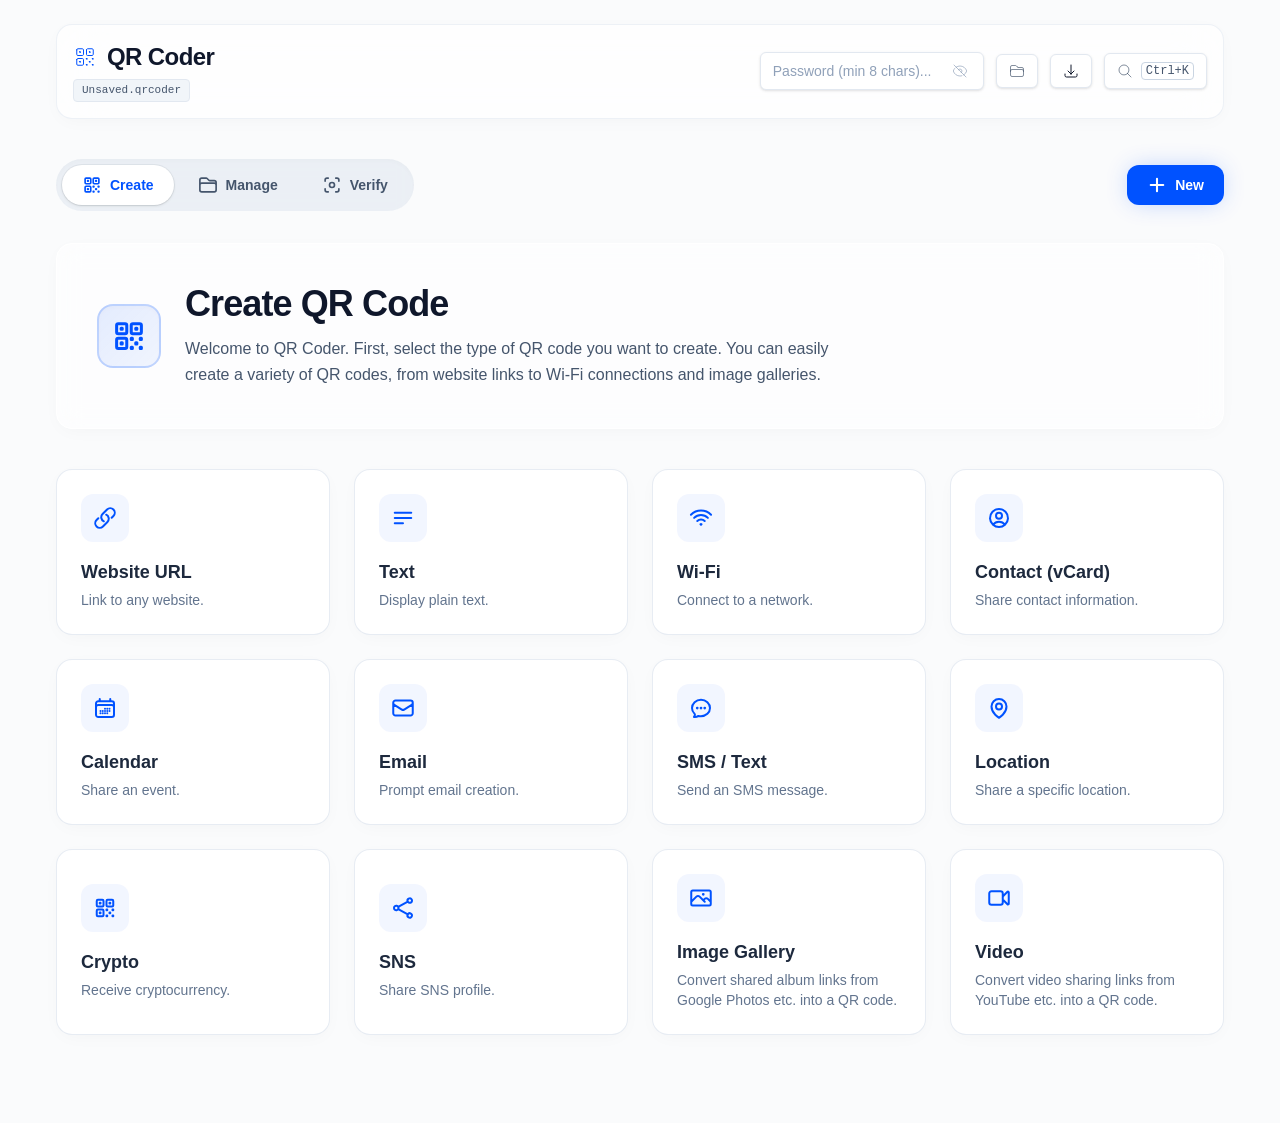
==== index.html @ 738fbc7f "fix: close remaining audit gaps and regressions from the hardening pass Regressions and incorrect fi" ====
<!doctype html>
<html lang="en">
  <head>
    <meta charset="UTF-8" />
    <meta name="viewport" content="width=device-width, initial-scale=1, viewport-fit=cover" />

    <!-- Content Security Policy (Supply chain attack prevention, defense in depth) -->
    <meta http-equiv="Content-Security-Policy" content="default-src 'self'; script-src 'self' 'unsafe-eval'; style-src 'self' 'unsafe-inline'; font-src 'self'; img-src 'self' data: blob:; connect-src 'self' data: blob:; object-src 'none'; base-uri 'self'; form-action 'self';">
    <title>QR Coder - Advanced QR Code Generator</title>

    <!-- SEO / OGP Settings -->
    <meta name="description" content="A privacy-first, serverless, fully offline QR code generator. Create secure QR codes for URLs, Wi-Fi, vCards, SNS, and Crypto. Features custom logos, colors, and CSV bulk generation.">
    <meta property="og:title" content="QR Coder - Advanced QR Code Generator">
    <meta property="og:description" content="A privacy-first, serverless, fully offline QR code generator. Create secure QR codes for URLs, Wi-Fi, vCards, SNS, and Crypto. Features custom logos, colors, and CSV bulk generation.">
    <meta property="og:type" content="website">
    <meta property="og:url" content="https://grindsite.com/tools/qrcoder/">
    <meta property="og:image" content="https://grindsite.com/tools/qrcoder/grind-qrcoder.jpg">
    <meta property="og:site_name" content="Grind Tools">
    <meta name="twitter:card" content="summary_large_image">
    <meta name="twitter:title" content="QR Coder - Advanced QR Code Generator">
    <meta name="twitter:description" content="A privacy-first, serverless, fully offline QR code generator. Create secure QR codes for URLs, Wi-Fi, vCards, SNS, and Crypto. Features custom logos, colors, and CSV bulk generation.">
    <meta name="twitter:image" content="https://grindsite.com/tools/qrcoder/grind-qrcoder.jpg">

    <!-- Sync OS status bar color with theme -->
    <meta id="meta-theme-color" name="theme-color" content="#f8fafc">
    <meta name="color-scheme" content="light">


    <!-- Setup for PWA (Manifest and Icons) -->
    <link rel="manifest" href="manifest.json">
    <link rel="icon" href="icon-192.png" type="image/png">
    <link rel="apple-touch-icon" href="icon-192.png">
    <!-- Removed unnecessary legacy PWA tags (delegated to manifest.json) -->
    <meta name="apple-mobile-web-app-status-bar-style" content="default">

    <!-- Load pre-built Tailwind CSS (Project standard) -->
    <link rel="stylesheet" href="styles.css">

    <!-- Load application logic (Must be loaded before Alpine.js) -->
    <script defer src="main.js"></script>

    <!-- Load required libraries for QR code generation -->
    <script src="./assets/alpine-collapse.min.js" defer></script>
    <script src="./assets/alpine-focus.min.js" defer></script>
    <script src="./assets/qr-code-styling.js" defer></script>
    <script src="./assets/fflate.min.js" defer></script>
    <script src="./assets/purify.min.js" defer></script>
    <!-- Alpine must load last: it starts immediately and init() needs the libraries above -->
    <script src="./assets/alpine.min.js" defer></script>

    <!-- Define basic global styles -->
    <style>

      [x-cloak] {
        display: none !important;
      }

      html, body {
        overscroll-behavior-y: none;
        overscroll-behavior-x: none;
      }

      input[type="color"] {
        -webkit-appearance: none;
        -moz-appearance: none;
        appearance: none;
        width: 40px;
        height: 40px;
        padding: 0;
        border: none;
        border-radius: 9999px;
        cursor: pointer;
        background-color: transparent;
      }

      input[type="color"]::-webkit-color-swatch {
        border-radius: 9999px;
        border: 1px solid #e2e8f0;
      }

      input[type="color"]::-moz-color-swatch {
        border-radius: 9999px;
        border: 1px solid #e2e8f0;
      }

      .tooltip {
        position: relative;
        display: inline-block;
        cursor: help;
        -webkit-tap-highlight-color: transparent;
      }

      .tooltip .tooltiptext {
        visibility: hidden;
        width: max-content;
        max-width: 240px;
        background-color: #1e293b;
        color: #f8fafc;
        text-align: left;
        border-radius: 6px;
        padding: 5px 8px;
        position: absolute;
        z-index: 110;
        bottom: calc(100% + 6px);
        left: 50%;
        transform: translateX(-50%);
        opacity: 0;
        transition: opacity 0.3s;
        font-size: 11px;
        font-weight: 500;
        letter-spacing: 0.02em;
        box-shadow:
          0 4px 6px -1px rgb(0 0 0 / 0.1),
          0 2px 4px -2px rgb(0 0 0 / 0.1);
        pointer-events: none;
      }

      .tooltip .tooltiptext::after {
        content: "";
        position: absolute;
        top: 100%;
        left: 50%;
        transform: translateX(-50%);
        border-width: 5px;
        border-style: solid;
        border-color: #1e293b transparent transparent transparent;
      }

      .tooltip:hover .tooltiptext,
      .tooltip:focus-within .tooltiptext,
      .tooltip:active .tooltiptext {
        visibility: visible;
        opacity: 1;
      }

      .preview-checker-bg {
        background-color: #ffffff;
        background-image:
          linear-gradient(45deg, #f1f5f9 25%, transparent 25%, transparent 75%, #f1f5f9 75%, #f1f5f9),
          linear-gradient(45deg, #f1f5f9 25%, transparent 25%, transparent 75%, #f1f5f9 75%, #f1f5f9);
        background-size: 24px 24px;
        background-position: 0 0, 12px 12px;
        background-repeat: repeat;
      }

      /* Responsive SVG for QR Canvas */
      [x-ref="qrCodeCanvas"] svg,
      [x-ref="modalQrCanvas"] svg {
        width: 100% !important;
        height: auto !important;
        max-width: 100%;
      }

      /* Custom scrollbar */
      ::-webkit-scrollbar {
        width: 14px;
        height: 14px;
      }
      ::-webkit-scrollbar-track {
        background: transparent;
      }
      ::-webkit-scrollbar-thumb {
        background-color: rgba(148, 163, 184, 0.3);
        border-radius: 10px;
        border: 4px solid rgba(0, 0, 0, 0);
        background-clip: padding-box;
        transition: background-color 0.2s ease-in-out;
      }
      ::-webkit-scrollbar-thumb:hover {
        background-color: rgba(148, 163, 184, 0.6);
        border: 3px solid rgba(0, 0, 0, 0);
      }

      .scrollbar-hide::-webkit-scrollbar {
        display: none;
      }
      .scrollbar-hide {
        -ms-overflow-style: none;
        scrollbar-width: none;
      }

      /* Prevent unintended double-tap zoom across the application */
      button, input, select, a, .cursor-pointer {
        touch-action: manipulation;
      }

      /* Lock screen scrolling and swipe-back during slider interaction */
      input[type="range"] {
        touch-action: pan-y;
      }
      @media screen and (max-height: 400px) and (max-width: 640px) {
        nav.sm\:hidden.fixed.bottom-0 {
          display: none !important;
        }
      }
      /* Prevent context menu on images (mobile app feel) */
      img {
        -webkit-touch-callout: none;
        -webkit-user-select: none;
        user-select: none;
      }
    </style>
    <link rel="canonical" href="https://grindsite.com/tools/qrcoder/">
    <script type="application/ld+json">
    {
      "@context": "https://schema.org",
      "@type": "SoftwareApplication",
      "name": "QR Coder",
      "operatingSystem": "Web Browser",
      "applicationCategory": "UtilitiesApplication",
      "offers": {
        "@type": "Offer",
        "price": "0",
        "priceCurrency": "USD"
      },
      "publisher": {
        "@type": "Organization",
        "name": "GRIND WORKS, Y.K.",
        "url": "https://grindsite.com/"
      },
      "description": "A privacy-first, highly functional QR code generator that works completely offline. Convert URLs, Wi-Fi, vCards and more securely.",
      "url": "https://grindsite.com/tools/qrcoder/",
      "featureList": "Offline mode, No tracking, Custom colors, Logo upload, CSV bulk import, High-resolution SVG/PNG export"
    }
    </script>
  </head>

  <body x-data="qrCodeGenerator()" class="min-h-screen bg-[#fafbfc] text-slate-800 font-sans antialiased selection:bg-primary/20 selection:text-primary transition-colors duration-300">
    <noscript>
      <div style="padding: 20px; text-align: center; background: #fff; color: #333;">
        <h2>QR Coder - Advanced Offline QR Code Generator</h2>
        <p>QR Coder is a privacy-first, highly functional QR code generator. It works completely offline in your browser, meaning no data is ever sent to external servers.</p>
        <ul>
          <li>Generate QR codes for URLs, Wi-Fi, vCard, SNS, Crypto, and more.</li>
          <li>Customize with logos, colors, gradients, and frames.</li>
          <li>Manage and edit QR codes in the built-in dashboard.</li>
          <li>Bulk generate via CSV import and export as high-quality PNG/SVG.</li>
        </ul>
        <p><strong>Please enable JavaScript to use this application.</strong></p>
      </div>
    </noscript>
    <!-- Loading Screen (Visible only before Alpine.js initializes) -->
    <div id="initial-loader" class="fixed inset-0 z-200 flex flex-col items-center justify-center bg-[#fafbfc] transition-opacity duration-300" x-data x-init="$el.style.pointerEvents = 'none'; $el.style.opacity = '0'; setTimeout(() => $el.remove(), 300)">
      <div class="flex h-16 w-16 items-center justify-center rounded-2xl border-2 border-primary/20 bg-linear-to-br from-primary/10 to-primary/5 shadow-inner-soft animate-pulse">
        <svg class="h-9 w-9 text-primary" fill="none" viewBox="0 0 24 24" stroke="currentColor" stroke-width="2">
          <path stroke-linecap="round" stroke-linejoin="round" d="M3.75 4.875c0-.621.504-1.125 1.125-1.125h4.5c.621 0 1.125.504 1.125 1.125v4.5c0 .621-.504 1.125-1.125 1.125h-4.5A1.125 1.125 0 0 1 3.75 9.375v-4.5ZM3.75 14.625c0-.621.504-1.125 1.125-1.125h4.5c.621 0 1.125.504 1.125 1.125v4.5c0 .621-.504 1.125-1.125 1.125h-4.5a1.125 1.125 0 0 1-1.125-1.125v-4.5ZM13.5 4.875c0-.621.504-1.125 1.125-1.125h4.5c.621 0 1.125.504 1.125 1.125v4.5c0 .621-.504 1.125-1.125 1.125h-4.5A1.125 1.125 0 0 1 13.5 9.375v-4.5Z" />
          <path stroke-linecap="round" stroke-linejoin="round" d="M6.75 6.75h.75v.75h-.75v-.75ZM6.75 16.5h.75v.75h-.75v-.75ZM16.5 6.75h.75v.75h-.75v-.75ZM13.5 13.5h.75v.75h-.75v-.75ZM13.5 19.5h.75v.75h-.75v-.75ZM19.5 13.5h.75v.75h-.75v-.75ZM19.5 19.5h.75v.75h-.75v-.75ZM16.5 16.5h.75v.75h-.75v-.75Z" />
        </svg>
      </div>
      <p class="mt-4 text-sm font-bold text-slate-500 animate-pulse">Loading QR Coder...</p>
    </div>

    <!-- Global Dropzone for Drag & Drop -->
    <div id="global-dropzone" class="pointer-events-none fixed inset-0 z-[9999] hidden items-center justify-center bg-slate-900/60 backdrop-blur-sm transition-all duration-200" aria-hidden="true">
      <div class="pointer-events-none flex flex-col items-center rounded-3xl border-4 border-dashed border-primary bg-white/10 p-12 text-white shadow-2xl backdrop-blur-md">
        <svg class="mb-4 h-16 w-16 animate-bounce text-blue-400" fill="none" stroke="currentColor" stroke-width="2"><use href="icons-sprite.svg#outline-arrow-down-tray"></use></svg>
        <h2 class="text-3xl font-black tracking-tight">Drop backup or theme file here</h2>
        <p class="mt-2 text-sm font-medium text-slate-300">Restore data, import themes, or drop images in Verify tab.</p>
      </div>
    </div>

    <div id="flash-toast" role="alert" aria-live="assertive" class="fixed top-6 md:top-auto md:bottom-24 xl:bottom-6 left-1/2 md:left-auto md:right-6 -translate-x-1/2 md:translate-x-0 w-[90%] md:w-auto max-w-sm transform rounded-xl bg-slate-900/95 px-5 py-4 text-white shadow-soft backdrop-blur-md transition-all flex items-center justify-between gap-4" style="z-index: 45;" x-show="showNotification" x-transition:enter="transition ease-out duration-300" x-transition:enter-start="opacity-0 translate-y-4" x-transition:enter-end="opacity-100 translate-y-0" x-transition:leave="transition ease-in duration-300" x-transition:leave-start="opacity-100 translate-y-0" x-transition:leave-end="opacity-0 translate-y-4" x-cloak>
      <span x-text="notificationMessage"></span>
      <button x-show="isUpdateNotification" type="button" @click="window.applyAppUpdate()" class="shrink-0 rounded-lg bg-white px-3 py-1.5 text-sm font-semibold text-slate-900 hover:bg-slate-200">Reload</button>
    </div>

    <!-- Main content area -->
    <main class="min-h-screen px-4 pl-[max(1rem,env(safe-area-inset-left))] pr-[max(1rem,env(safe-area-inset-right))] sm:px-6 lg:px-8 w-full transition-all duration-300">
      <div class="mx-auto max-w-7xl w-full px-2 py-6 pb-24 md:p-6 md:pb-6">
        <!-- Header -->
        <header class="relative z-20 flex w-full lg:flex-row flex-col justify-between items-start lg:items-center gap-5 mb-10 bg-white/70 backdrop-blur-xl border border-slate-200/60 shadow-softer rounded-2xl p-4 transition-all duration-300 hover:shadow-soft hover:bg-white/90">
          <!-- Left side: Title & Filename -->
          <div class="flex flex-col gap-1.5 min-w-0 max-w-full shrink-0">
            <h1 class="flex items-center gap-2.5 font-extrabold text-slate-900 text-2xl tracking-tight transition-colors">
              <span class="text-primary"><svg class="w-6 h-6">
                  <use href="icons-sprite.svg#outline-qr-code"></use>
                </svg></span> QR Coder
            </h1>
            <div class="flex items-center">
              <span id="current-filename"
                class="hidden bg-slate-100 px-2 py-0.5 border border-slate-200 rounded max-w-[250px] font-mono font-medium text-[11px] text-slate-600 truncate transition-colors"
                title="Currently open file">Unsaved.qrcoder</span>
              <!-- Offline indicator -->
              <div x-data="{ isOffline: !navigator.onLine }"
                   @online.window="isOffline = false"
                   @offline.window="isOffline = true"
                   x-show="isOffline" x-transition x-cloak
                   class="ml-3 hidden sm:flex items-center gap-1 bg-green-50 px-2 py-0.5 border border-green-200 rounded-full font-medium text-[11px] text-green-700">
                <svg class="w-3 h-3"><use href="icons-sprite.svg#solid-check-circle"></use></svg>
                Offline Mode (Secure)
              </div>
            </div>
          </div>

          <!-- Right side: Control buttons -->
          <div class="flex flex-wrap justify-start lg:justify-end items-center gap-2 sm:gap-3 w-full lg:w-auto">
            <!-- Install App Button (Hidden by default, shown via JS when PWA is installable) -->
            <button id="install-button"
              class="hidden bg-primary hover:bg-primary-hover shadow-sm px-4 py-2 rounded-md font-bold text-white text-sm transition-all shrink-0" aria-label="Install App" title="Install as an application for offline use">
              &darr; Install App
            </button>

            <!-- Encryption password input -->
            <form @submit.prevent="document.getElementById('btn-save').click()" class="relative flex items-center">
              <!-- Hidden username field to satisfy browser password manager requirements -->
              <input type="text" name="file-encryption-username" autocomplete="username" class="sr-only" aria-hidden="true" tabindex="-1" value="encryption-user">
              <label for="file-password" class="sr-only">Encryption Password</label>
              <input type="password" id="file-password" placeholder="Password (min 8 chars)..." autocomplete="new-password"
                data-lpignore="true" data-1p-ignore spellcheck="false" autocorrect="off" autocapitalize="off"
                class="bg-white shadow-sm py-2 pr-10 pl-3 border border-slate-200 focus:border-primary focus:ring-4 focus:ring-primary/20 rounded-md outline-none w-48 md:w-56 text-slate-900 text-base md:text-sm transition-all placeholder-slate-400"
                title="Optional. At least 8 characters. Encrypts the .qrcoder backup with AES-256-GCM.">
              <button type="button" aria-label="Toggle password visibility"
                class="absolute right-2 top-1/2 -translate-y-1/2 p-2 text-slate-400 hover:text-slate-600 transition-colors" title="Show/Hide Password">
                <svg id="icon-eye-open" class="hidden w-4 h-4">
                  <use href="icons-sprite.svg#outline-eye"></use>
                </svg>
                <svg id="icon-eye-closed" class="w-4 h-4">
                  <use href="icons-sprite.svg#outline-eye-slash"></use>
                </svg>
              </button>
            </form>

            <button aria-label="Open Backup"
              class="bg-white hover:bg-slate-100 shadow-sm px-3 py-2 border border-slate-200 rounded-md font-medium text-slate-600 hover:text-slate-900 text-sm transition-all duration-300 cursor-pointer shrink-0"
              title="Open Backup">
              <svg class="w-4 h-4">
                <use href="icons-sprite.svg#outline-folder"></use>
              </svg>
            </button>
            <button id="btn-save" @click="isSavingBackup = true; saveQRCoderFile().finally(() => isSavingBackup = false)"
              :disabled="isSavingBackup"
              :class="{ 'ring-2 ring-green-500/40 bg-green-50 shadow-[0_0_15px_rgba(34,197,94,0.3)]': isSaveSuccess }"
              class="relative bg-white hover:bg-slate-100 shadow-sm px-3 py-2 border border-slate-200 rounded-md font-medium text-slate-900 text-sm transition-all duration-300 shrink-0 disabled:opacity-50 disabled:cursor-not-allowed" aria-label="Save Backup"
              title="Backup to file">
              <svg x-show="!isSavingBackup && !isSaveSuccess" class="w-4 h-4 transition-all duration-300" fill="none" stroke="currentColor" stroke-width="1.5">
                <use href="icons-sprite.svg#outline-arrow-down-tray"></use>
              </svg>
              <svg x-show="isSavingBackup" x-cloak class="w-4 h-4 animate-spin text-slate-500" xmlns="http://www.w3.org/2000/svg" fill="none" viewBox="0 0 24 24">
                <circle class="opacity-25" cx="12" cy="12" r="10" stroke="currentColor" stroke-width="4"></circle>
                <path class="opacity-75" fill="currentColor" d="M4 12a8 8 0 018-8V0C5.373 0 0 5.373 0 12h4zm2 5.291A7.962 7.962 0 014 12H0c0 3.042 1.135 5.824 3 7.938l3-2.647z"></path>
              </svg>
              <svg x-show="isSaveSuccess" x-cloak class="w-4 h-4 text-green-500 scale-125 drop-shadow-[0_0_8px_rgba(34,197,94,0.8)] transition-all duration-300" fill="none" stroke="currentColor" stroke-width="2.5">
                <use href="icons-sprite.svg#outline-check"></use>
              </svg>
              <!-- Unsaved badge -->
              <span id="dirty-badge" class="hidden -top-1 -right-1 absolute w-3 h-3">
                <span class="inline-flex relative bg-orange-500 shadow-[0_0_8px_var(--color-orange-500)] border-2 border-white rounded-full w-3 h-3"></span>
              </span>
            </button>

            <!-- Command palette toggle button -->
            <button aria-label="Open Command Palette"
              class="flex items-center gap-2 bg-white hover:bg-slate-100 shadow-sm px-3 py-2 border border-slate-200 rounded-md font-medium text-slate-600 hover:text-slate-900 text-sm transition-all duration-300 cursor-pointer shrink-0"
              title="Open Command Palette">
              <svg class="w-4 h-4">
                <use href="icons-sprite.svg#outline-magnifying-glass"></use>
              </svg>
              <span id="cmd-shortcut-key" class="px-1 border border-slate-300 rounded font-mono text-xs transition-colors">⌘K</span>
            </button>
          </div>
        </header>

        <!-- Toggle tabs for "Create", "Manage", and "Verify" -->
        <div class="mb-8 flex w-full flex-col sm:flex-row items-stretch sm:items-center justify-between gap-4 sm:gap-0">
          <nav aria-label="Main" class="flex w-full sm:w-auto items-center gap-1 rounded-full bg-slate-200/60 p-1.5 shadow-inner-soft backdrop-blur-sm">
            <button @click="if(isExportingBulk || isImporting) { showFlashNotification('Please wait until the process completes.'); return; }; currentView = 'generator'" :class="currentView === 'generator' ? 'bg-white shadow-sm text-primary ring-1 ring-slate-900/5' : 'text-slate-600 hover:text-slate-800 hover:bg-white/50'" class="flex flex-1 sm:flex-none items-center justify-center gap-1.5 sm:gap-2 rounded-full px-2 sm:px-5 py-2.5 text-[13px] sm:text-sm font-bold transition-all duration-300 whitespace-nowrap">
              <svg class="h-5 w-5 shrink-0" fill="none" stroke="currentColor" stroke-width="2">
                <use href="icons-sprite.svg#outline-qr-code"></use>
              </svg>
              <span>Create</span>
            </button>
            <button @click="if(isExportingBulk || isImporting) { showFlashNotification('Please wait until the process completes.'); return; }; if(hasUnsavedEdit && !await appConfirm('You have unsaved changes. Are you sure you want to leave?')) return; hasUnsavedEdit = false; currentView = 'dashboard'" :class="currentView === 'dashboard' ? 'bg-white shadow-sm text-primary ring-1 ring-slate-900/5' : 'text-slate-600 hover:text-slate-800 hover:bg-white/50'" class="flex flex-1 sm:flex-none items-center justify-center gap-1.5 sm:gap-2 rounded-full px-2 sm:px-5 py-2.5 text-[13px] sm:text-sm font-bold transition-all duration-300 whitespace-nowrap">
              <svg class="h-5 w-5 shrink-0" fill="none" stroke="currentColor" stroke-width="2">
                <use href="icons-sprite.svg#outline-folder"></use>
              </svg>
              <span>Manage</span>
              <span x-show="savedQRCodes.length > 0" class="rounded-full bg-primary/10 px-1.5 sm:px-2 py-0.5 text-[10px] sm:text-xs font-semibold text-primary" x-text="savedQRCodes.length"></span>
            </button>
            <button @click="if(isExportingBulk || isImporting) { showFlashNotification('Please wait until the process completes.'); return; }; if(hasUnsavedEdit && !await appConfirm('You have unsaved changes. Are you sure you want to leave?')) return; hasUnsavedEdit = false; currentView = 'scanner'" :class="currentView === 'scanner' ? 'bg-white shadow-sm text-primary ring-1 ring-slate-900/5' : 'text-slate-600 hover:text-slate-800 hover:bg-white/50'" class="flex flex-1 sm:flex-none items-center justify-center gap-1.5 sm:gap-2 rounded-full px-2 sm:px-5 py-2.5 text-[13px] sm:text-sm font-bold transition-all duration-300 whitespace-nowrap">
              <svg class="h-5 w-5 shrink-0" fill="none" stroke="currentColor" stroke-width="2">
                <use href="icons-sprite.svg#outline-viewfinder-circle"></use>
              </svg>
              <span>Verify</span>
            </button>
          </nav>
          <button @click="if(isExportingBulk || isImporting) { showFlashNotification('Please wait until the process completes.'); return; }; if(hasUnsavedEdit && !await appConfirm('You have unsaved changes. Discard them and create a new one?')) return; resetGenerator(); currentView='generator'; currentStep='typeSelection'" class="w-full sm:w-auto group relative flex items-center justify-center gap-x-2 overflow-hidden rounded-xl bg-primary px-5 py-3 sm:py-2.5 text-sm font-bold text-white shadow-glow transition-all duration-300 hover:-translate-y-0.5 hover:bg-primary-hover hover:shadow-[0_0_28px_-4px_rgba(0,82,255,0.4)] focus:outline-none focus:ring-4 focus:ring-primary/30">
            <span class="absolute inset-0 bg-white/20 opacity-0 transition-opacity duration-300 group-hover:opacity-100"></span>
            <svg class="relative z-10 h-5 w-5 shrink-0" fill="none" stroke="currentColor" stroke-width="2.5">
              <use href="icons-sprite.svg#outline-plus"></use>
            </svg>
            <span class="relative z-10">New</span>
          </button>
        </div>

        <!-- QR code creation view -->
        <div x-show="currentView === 'generator'" class="w-full">
          <!-- Step 1: Select QR code type -->
          <div x-show="currentStep === 'typeSelection'" x-transition:enter="transition ease-out duration-300" x-transition:enter-start="opacity-0 translate-y-4" x-transition:enter-end="opacity-100 translate-y-0">
            <div class="mb-10 rounded-2xl border border-white bg-white/50 p-6 shadow-softer backdrop-blur-md md:p-10">
              <div class="flex flex-col items-start gap-6 md:flex-row md:items-center">
                <div class="shrink-0">
                  <div class="inline-flex h-16 w-16 items-center justify-center rounded-2xl border-2 border-primary/20 bg-linear-to-br from-primary/10 to-primary/5 shadow-inner-soft">
                    <svg class="h-9 w-9 text-primary" fill="none" stroke="currentColor" stroke-width="2">
                      <use href="icons-sprite.svg#outline-qr-code"></use>
                    </svg>
                  </div>
                </div>
                <div>
                  <h2 class="text-3xl font-extrabold tracking-tight text-slate-900 md:text-4xl">Create QR Code</h2>
                  <p class="mt-3 max-w-2xl text-base leading-relaxed text-slate-600">Welcome to QR Coder. First, select the type of QR code you want to create. You can easily create a variety of QR codes, from website links to Wi-Fi connections and image galleries.</p>
                </div>
              </div>
            </div>

            <div class="grid grid-cols-1 gap-6 sm:grid-cols-2 lg:grid-cols-3 xl:grid-cols-4">
              <template x-for="type in qrTypes" :key="type.id">
                <button @click="selectType(type.id)" class="group transform rounded-2xl border border-slate-200/80 bg-white p-6 text-left shadow-softer transition-all duration-300 hover:-translate-y-1.5 hover:border-primary/40 hover:shadow-soft hover:ring-4 hover:ring-primary/10">
                  <div class="inline-flex h-12 w-12 shrink-0 items-center justify-center rounded-xl bg-primary/5 transition-colors duration-300 group-hover:bg-primary/10 group-hover:scale-110">
                    <svg class="h-6 w-6 text-primary transition-transform duration-300" fill="none" stroke-width="2" stroke="currentColor">
                      <use :href="'icons-sprite.svg#outline-' + type.icon"></use>
                    </svg>
                  </div>
                  <div class="mt-4">
                    <h3 class="text-lg font-bold text-slate-800" x-text="type.title"></h3>
                    <p class="mt-1 text-sm text-slate-500" x-text="type.description"></p>
                  </div>
                </button>
              </template>
            </div>
          </div>

          <!-- Step 2: Input content and customize design -->
          <div x-show="currentStep === 'contentEntry'" x-transition:enter="transition ease-out duration-300" x-transition:enter-start="opacity-0 translate-y-4" x-transition:enter-end="opacity-100 translate-y-0">
            <div class="mb-8 flex items-center gap-5">
              <button @click="window.history.length > 1 ? window.history.back() : currentStep = 'typeSelection'" aria-label="Go back" class="group flex h-11 w-11 items-center justify-center rounded-xl border border-slate-200/80 bg-white shadow-softer transition-all duration-300 hover:border-primary/30 hover:bg-slate-50 hover:shadow-soft">
                <svg class="h-5 w-5 text-slate-600 transition-transform duration-300 group-hover:-translate-x-1 group-hover:text-primary" fill="none" stroke="currentColor" stroke-width="2.5">
                  <use href="icons-sprite.svg#outline-chevron-left"></use>
                </svg>
              </button>
              <div>
                <h2 class="text-2xl font-extrabold text-slate-900 md:text-3xl" x-text="getActiveType().title + ' QR Code'"></h2>
                <p class="mt-1 text-sm text-slate-500 md:text-base">Enter content and customize the design</p>
              </div>
            </div>

            <div class="flex flex-col gap-8 xl:flex-row">
              <!-- Left side: Configuration panel -->
              <div class="w-full xl:flex-1">
                <nav aria-label="Create steps" class="mb-8 flex items-center gap-1.5 rounded-2xl bg-slate-200/50 p-1.5 shadow-inner-soft backdrop-blur-sm">
                  <button @click="activeStepTab = 'content'" :class="activeStepTab === 'content' ? 'bg-white shadow-sm text-primary ring-1 ring-slate-900/5' : 'text-slate-600 hover:bg-white/50 hover:text-slate-800'" class="flex-1 rounded-xl px-2 sm:px-4 py-3 text-sm font-bold transition-all duration-300"><span class="hidden sm:inline">1. </span>Content</button>
                  <button @click="activeStepTab = 'design'" :class="activeStepTab === 'design' ? 'bg-white shadow-sm text-primary ring-1 ring-slate-900/5' : 'text-slate-600 hover:bg-white/50 hover:text-slate-800'" class="flex-1 rounded-xl px-2 sm:px-4 py-3 text-sm font-bold transition-all duration-300"><span class="hidden sm:inline">2. </span>Design</button>
                  <button @click="activeStepTab = 'logo'" :class="activeStepTab === 'logo' ? 'bg-white shadow-sm text-primary ring-1 ring-slate-900/5' : 'text-slate-600 hover:bg-white/50 hover:text-slate-800'" class="flex-1 rounded-xl px-2 sm:px-4 py-3 text-sm font-bold transition-all duration-300"><span class="hidden sm:inline">3. </span>Logo<span class="hidden sm:inline"> & Frame</span></button>
                </nav>

                <div class="space-y-8">
                  <!-- Panel 1: Content input form -->
                  <div x-show="activeStepTab === 'content'" x-transition:enter="transition ease-out duration-200" x-transition:enter-start="opacity-0" x-transition:enter-end="opacity-100" class="space-y-6">
                    <div class="rounded-2xl border border-white bg-white p-6 shadow-softer ring-1 ring-slate-900/5 sm:p-8">
                      <div x-show="selectedType === 'url'">
                        <h3 class="mb-2 text-xl font-bold text-slate-800">Website</h3>
                        <p class="mb-6 text-sm leading-relaxed text-slate-500">Enter the URL the QR code will link to.</p>
                        <label for="website-url" class="mb-2.5 block text-sm font-semibold text-slate-700">
                          Website URL
                          <span class="ml-2 inline-flex items-center rounded-md bg-red-50 px-2 py-0.5 text-xs font-semibold text-red-700 ring-1 ring-inset ring-red-500/10">Required</span>
                        </label>
                          <input type="url" id="website-url" autocapitalize="off" autocorrect="off" spellcheck="false" x-model="formData.url.address" @paste="handleSmartUrlPaste($event)" @input.debounce.300ms="updateQrCode(false)" @blur="validateUrl(); recordState()" placeholder="https://www.example.com" class="block w-full rounded-xl border-0 bg-slate-50/50 px-4 py-3.5 text-base md:text-sm text-slate-900 shadow-inner-soft ring-1 ring-inset transition-all focus:bg-white focus:outline-none focus:ring-2 focus:ring-inset" :class="urlError ? 'ring-red-500 focus:ring-red-500' : 'ring-slate-200 focus:ring-primary'" />
                        <p x-show="urlError" x-text="urlError" class="mt-2 text-sm text-red-600"></p>

                        <div class="mt-3 flex items-start gap-2 rounded-lg bg-blue-50/50 p-3 text-[11px] text-slate-500 ring-1 ring-inset ring-blue-100/50">
                          <svg class="mt-0.5 h-4 w-4 shrink-0 text-primary" fill="none" stroke="currentColor" stroke-width="2"><use href="icons-sprite.svg#outline-sparkles"></use></svg>
                          <p class="leading-relaxed"><strong class="font-semibold text-slate-700">Smart Paste:</strong> Try pasting a list of URLs, or a URL containing UTM parameters (e.g., <code class="rounded border border-slate-200 bg-white px-1 py-0.5 font-mono text-[10px] text-slate-600">?utm_source=...</code>) into the field above. We'll automatically extract the parameters and generate tracking variants for you.</p>
                        </div>

                        <!-- Campaign & UTM Manager -->
                        <div x-data="{ showUtm: false }" class="mt-5 overflow-hidden rounded-xl border border-slate-200 bg-slate-50 transition-all duration-300">
                          <button @click="showUtm = !showUtm" class="flex w-full items-center justify-between px-4 py-3 text-sm font-bold text-slate-700 transition-colors hover:bg-slate-100 focus:outline-none">
                            <span class="flex items-center gap-2">
                              <svg class="h-4 w-4 text-slate-400" fill="none" stroke="currentColor" stroke-width="2"><use href="icons-sprite.svg#outline-chart-bar"></use></svg>
                              Campaign & UTM Manager
                              <span x-show="formData.url.utm.source || formData.url.utm.medium || formData.url.utm.campaign || (formData.url.variations?.length || 0) > 0" class="ml-1 rounded bg-primary/10 px-1.5 py-0.5 text-[10px] font-bold text-primary" x-cloak>Active</span>
                              <span x-show="(formData.url.variations?.length || 0) > 0" class="ml-0.5 rounded bg-indigo-50 px-1.5 py-0.5 text-[10px] font-bold text-indigo-600 ring-1 ring-inset ring-indigo-500/10" x-text="(formData.url.variations?.length || 0) + ' Variant' + ((formData.url.variations?.length || 0) > 1 ? 's' : '')" x-cloak></span>
                            </span>
                            <svg class="h-4 w-4 text-slate-400 transition-transform duration-300" :class="showUtm ? 'rotate-180' : ''"><use href="icons-sprite.svg#outline-chevron-down"></use></svg>
                          </button>
                          <div x-show="showUtm" x-collapse x-cloak>
                            <div class="space-y-4 border-t border-slate-200 p-4">

                              <!-- UTM Presets Bar -->
                              <div x-show="utmPresets.length > 0">
                                <div class="flex items-center justify-between mb-2">
                                  <p class="text-xs font-semibold text-slate-600 flex items-center gap-1.5">
                                    <svg class="h-3.5 w-3.5 text-amber-500" fill="none" stroke="currentColor" stroke-width="2"><use href="icons-sprite.svg#outline-bolt"></use></svg>
                                    UTM Presets
                                  </p>
                                  <button type="button" @click="showUtmPresetManager = true" class="text-[10px] font-bold text-slate-400 hover:text-slate-600 transition-colors">Manage</button>
                                </div>
                                <div class="flex flex-wrap gap-1.5">
                                  <template x-for="preset in utmPresets" :key="preset.id">
                                    <button type="button" @click="addVariationFromPreset(preset)" class="inline-flex items-center gap-1 rounded-full bg-white px-2.5 py-1 text-[11px] font-bold text-slate-600 shadow-sm ring-1 ring-slate-200 transition-all hover:ring-primary/40 hover:text-primary hover:bg-primary/5 active:scale-95" :title="'Source: ' + preset.utm.source + ' / Medium: ' + preset.utm.medium">
                                      <svg class="h-3 w-3 text-primary/60" fill="none" stroke="currentColor" stroke-width="2"><use href="icons-sprite.svg#outline-plus"></use></svg>
                                      <span x-text="preset.name"></span>
                                    </button>
                                  </template>
                                </div>
                              </div>

                              <!-- Base UTM Parameters -->
                              <div>
                                <div class="flex items-center justify-between mb-2">
                                  <p class="text-xs text-slate-500">Base UTM parameters (applied when no variants are set).</p>
                                  <button type="button" @click="formData.url.utm = { source: '', medium: '', campaign: '', term: '', content: '' }; updateQrCode()" class="text-xs font-semibold text-rose-500 hover:text-rose-600 transition-colors">Clear</button>
                                </div>
                                <div class="grid grid-cols-1 gap-3 sm:grid-cols-2">
                                  <div>
                                    <label class="mb-1 block text-xs font-semibold text-slate-600">Source (utm_source) <span class="text-red-500">*</span></label>
                                    <input type="text" x-model="formData.url.utm.source" spellcheck="false" autocomplete="off" autocapitalize="off" autocorrect="off" @input.debounce.300ms="updateQrCode(false)" @blur="formatUtmParam('source'); recordState()" placeholder="e.g. google, newsletter" class="block w-full rounded-lg border border-slate-300 bg-white p-2 text-base md:text-sm transition focus:border-primary focus:outline-none focus:ring-2 focus:ring-primary/20" />
                                  </div>
                                  <div>
                                    <label class="mb-1 block text-xs font-semibold text-slate-600">Medium (utm_medium) <span class="text-red-500">*</span></label>
                                    <input type="text" x-model="formData.url.utm.medium" spellcheck="false" autocomplete="off" autocapitalize="off" autocorrect="off" @input.debounce.300ms="updateQrCode(false)" @blur="formatUtmParam('medium'); recordState()" placeholder="e.g. cpc, email, flyer" class="block w-full rounded-lg border border-slate-300 bg-white p-2 text-base md:text-sm transition focus:border-primary focus:outline-none focus:ring-2 focus:ring-primary/20" />
                                  </div>
                                  <div class="sm:col-span-2">
                                    <label class="mb-1 block text-xs font-semibold text-slate-600">Campaign (utm_campaign) <span class="text-red-500">*</span></label>
                                    <input type="text" x-model="formData.url.utm.campaign" spellcheck="false" autocomplete="off" autocapitalize="off" autocorrect="off" @input.debounce.300ms="updateQrCode(false)" @blur="formatUtmParam('campaign'); recordState()" placeholder="e.g. summer-sale, spring-event" class="block w-full rounded-lg border border-slate-300 bg-white p-2 text-base md:text-sm transition focus:border-primary focus:outline-none focus:ring-2 focus:ring-primary/20" />
                                  </div>
                                  <div>
                                    <label class="mb-1 block text-xs font-semibold text-slate-600">Term (utm_term)</label>
                                    <input type="text" x-model="formData.url.utm.term" spellcheck="false" autocomplete="off" autocapitalize="off" autocorrect="off" @input.debounce.300ms="updateQrCode(false)" @blur="formatUtmParam('term'); recordState()" placeholder="Optional" class="block w-full rounded-lg border border-slate-300 bg-white p-2 text-base md:text-sm transition focus:border-primary focus:outline-none focus:ring-2 focus:ring-primary/20" />
                                  </div>
                                  <div>
                                    <label class="mb-1 block text-xs font-semibold text-slate-600">Content (utm_content)</label>
                                    <input type="text" x-model="formData.url.utm.content" spellcheck="false" autocomplete="off" autocapitalize="off" autocorrect="off" @input.debounce.300ms="updateQrCode(false)" @blur="formatUtmParam('content'); recordState()" placeholder="Optional" class="block w-full rounded-lg border border-slate-300 bg-white p-2 text-base md:text-sm transition focus:border-primary focus:outline-none focus:ring-2 focus:ring-primary/20" />
                                  </div>
                                </div>
                              </div>

                              <!-- Variation Table -->
                              <div class="border-t border-slate-200 pt-4">
                                <div class="flex items-center justify-between mb-3">
                                  <p class="text-xs font-semibold text-slate-700 flex items-center gap-1.5">
                                    <svg class="h-3.5 w-3.5 text-indigo-500" fill="none" stroke="currentColor" stroke-width="2"><use href="icons-sprite.svg#outline-squares-2x2"></use></svg>
                                    UTM Variants
                                    <span class="text-slate-400 font-normal">(Same design, different tracking)</span>
                                  </p>
                                  <button type="button"
                                          x-show="(formData.url.variations?.length || 0) > 0"
                                          @click="if(await appConfirm('Are you sure you want to clear all variants?')) { formData.url.variations = []; updateQrCode(); hasUnsavedEdit = true; }"
                                          class="text-xs font-semibold text-rose-500 hover:text-rose-600 transition-colors">
                                    Clear All
                                  </button>
                                </div>

                                <template x-for="(variation, vIndex) in formData.url.variations" :key="variation.id">
                                  <div class="mb-3 rounded-lg border border-slate-200 bg-white p-3 shadow-sm transition-all hover:shadow-md">
                                    <div class="flex items-center justify-between mb-2">
                                      <input type="text" x-model="variation.name" spellcheck="false" autocomplete="off" autocapitalize="off" autocorrect="off" @input.debounce.300ms="hasUnsavedEdit = true" placeholder="Variant name" class="w-full max-w-[200px] rounded border-0 bg-slate-50 px-2 py-1 text-xs font-bold text-slate-700 ring-1 ring-inset ring-slate-200 transition focus:ring-2 focus:ring-primary/30 focus:outline-none" />
                                      <div class="flex items-center gap-1.5 shrink-0 ml-2">
                                        <button type="button" @click="saveCurrentRowAsPreset(variation)" class="flex items-center gap-1 rounded px-2 py-1 text-[10px] font-bold text-slate-400 hover:text-amber-600 hover:bg-amber-50 transition-colors" title="Save as Preset">
                                          <svg class="h-3.5 w-3.5" fill="none" stroke="currentColor" stroke-width="2"><use href="icons-sprite.svg#outline-bookmark"></use></svg>
                                          <span class="hidden sm:inline">Save Preset</span>
                                        </button>
                                        <button type="button" @click="removeVariation(variation.id)" class="rounded p-1 text-slate-400 hover:text-rose-500 hover:bg-rose-50 transition-colors" title="Delete Variant">
                                          <svg class="h-3.5 w-3.5" fill="none" stroke="currentColor" stroke-width="2"><use href="icons-sprite.svg#outline-trash"></use></svg>
                                        </button>
                                      </div>
                                    </div>
                                    <div class="mb-3">
                                      <label class="mb-0.5 block text-[10px] font-semibold text-slate-500">Direct URL (Overrides base URL)</label>
                                      <input type="text" x-model="variation.customUrl" spellcheck="false" autocomplete="off" autocapitalize="off" autocorrect="off" @input.debounce.300ms="updateQrCode(false)" placeholder="Optional: https://..." class="block w-full rounded border border-slate-200 bg-white px-2 py-1 text-xs transition focus:border-primary focus:outline-none focus:ring-1 focus:ring-primary/20" />
                                    </div>
                                    <div class="grid grid-cols-2 gap-2 sm:grid-cols-3">
                                      <div>
                                        <label class="mb-0.5 block text-[10px] font-semibold text-slate-500">Source</label>
                                        <input type="text" x-model="variation.utm.source" spellcheck="false" autocomplete="off" autocapitalize="off" autocorrect="off" @input.debounce.300ms="updateQrCode(false)" @blur="formatVariationUtmParam(variation, 'source')" placeholder="google" class="block w-full rounded border border-slate-200 bg-white px-2 py-1 text-xs transition focus:border-primary focus:outline-none focus:ring-1 focus:ring-primary/20" />
                                      </div>
                                      <div>
                                        <label class="mb-0.5 block text-[10px] font-semibold text-slate-500">Medium</label>
                                        <input type="text" x-model="variation.utm.medium" spellcheck="false" autocomplete="off" autocapitalize="off" autocorrect="off" @input.debounce.300ms="updateQrCode(false)" @blur="formatVariationUtmParam(variation, 'medium')" placeholder="cpc" class="block w-full rounded border border-slate-200 bg-white px-2 py-1 text-xs transition focus:border-primary focus:outline-none focus:ring-1 focus:ring-primary/20" />
                                      </div>
                                      <div>
                                        <label class="mb-0.5 block text-[10px] font-semibold text-slate-500">Campaign</label>
                                        <input type="text" x-model="variation.utm.campaign" spellcheck="false" autocomplete="off" autocapitalize="off" autocorrect="off" @input.debounce.300ms="updateQrCode(false)" @blur="formatVariationUtmParam(variation, 'campaign')" placeholder="summer-sale" class="block w-full rounded border border-slate-200 bg-white px-2 py-1 text-xs transition focus:border-primary focus:outline-none focus:ring-1 focus:ring-primary/20" />
                                      </div>
                                      <div>
                                        <label class="mb-0.5 block text-[10px] font-semibold text-slate-500">Term</label>
                                        <input type="text" x-model="variation.utm.term" spellcheck="false" autocomplete="off" autocapitalize="off" autocorrect="off" @input.debounce.300ms="updateQrCode(false)" @blur="formatVariationUtmParam(variation, 'term')" placeholder="Optional" class="block w-full rounded border border-slate-200 bg-white px-2 py-1 text-xs transition focus:border-primary focus:outline-none focus:ring-1 focus:ring-primary/20" />
                                      </div>
                                      <div>
                                        <label class="mb-0.5 block text-[10px] font-semibold text-slate-500">Content</label>
                                        <input type="text" x-model="variation.utm.content" spellcheck="false" autocomplete="off" autocapitalize="off" autocorrect="off" @input.debounce.300ms="updateQrCode(false)" @blur="formatVariationUtmParam(variation, 'content')" placeholder="Optional" class="block w-full rounded border border-slate-200 bg-white px-2 py-1 text-xs transition focus:border-primary focus:outline-none focus:ring-1 focus:ring-primary/20" />
                                      </div>
                                    </div>
                                    <p class="mt-1.5 truncate text-[10px] text-slate-400 font-mono" x-text="buildVariationUrl(variation)"></p>
                                  </div>
                                </template>

                                <button type="button" @click="addEmptyVariation()" class="flex w-full items-center justify-center gap-1.5 rounded-lg border-2 border-dashed border-slate-300 bg-white/50 px-3 py-2.5 text-xs font-bold text-slate-500 transition-all hover:border-primary/40 hover:text-primary hover:bg-primary/5 active:scale-[0.98]">
                                  <svg class="h-4 w-4" fill="none" stroke="currentColor" stroke-width="2"><use href="icons-sprite.svg#outline-plus"></use></svg>
                                  Add Variant
                                </button>
                              </div>
                            </div>
                          </div>
                        </div>

                        <!-- Dynamic QR Tip -->
                        <div x-data="{ showDynamicTip: false }" class="mt-3 overflow-hidden rounded-xl border border-slate-200 bg-slate-50 transition-all duration-300">
                          <button @click="showDynamicTip = !showDynamicTip" class="flex w-full items-center justify-between px-4 py-3 text-sm font-bold text-slate-700 transition-colors hover:bg-slate-100 focus:outline-none">
                            <span class="flex items-center gap-2">
                              <svg class="h-4 w-4 text-amber-500" fill="none" stroke="currentColor" stroke-width="2"><use href="icons-sprite.svg#outline-light-bulb"></use></svg>
                              Pro Tip: Need Dynamic QR Codes?
                            </span>
                            <svg class="h-4 w-4 text-slate-400 transition-transform duration-300" :class="showDynamicTip ? 'rotate-180' : ''"><use href="icons-sprite.svg#outline-chevron-down"></use></svg>
                          </button>
                          <div x-show="showDynamicTip" x-collapse x-cloak>
                            <div class="space-y-3 border-t border-slate-200 p-4 text-sm text-slate-600 leading-relaxed">
                              <p>
                                To protect your privacy and ensure 100% offline functionality, QR Coder does not route your traffic through external tracking servers.
                              </p>
                              <p>
                                If you need <strong>Dynamic QR Codes</strong> (to change the destination URL after printing or track scan analytics), we recommend generating a short link using free services like <a href="https://bitly.com/" target="_blank" rel="noopener noreferrer" class="font-semibold text-primary hover:underline">Bitly</a> or <a href="https://rebrandly.com/" target="_blank" rel="noopener noreferrer" class="font-semibold text-primary hover:underline">Rebrandly</a>, and pasting that short URL here.
                              </p>
                            </div>
                          </div>
                        </div>
                      </div>
                      <div x-show="selectedType === 'text'">
                        <h3 class="mb-1 text-lg font-semibold text-slate-800">Text</h3>
                        <p class="mb-4 text-sm text-slate-500">Enter the text you want the QR code to display.</p>
                        <label for="text-content" class="mb-2 block text-sm font-medium text-slate-700">Text Content</label>
                        <textarea id="text-content" x-model="formData.text.content" @input.debounce.300ms="updateQrCode(false)" @blur="recordState()" rows="6" placeholder="Enter text here..." class="resize-y block w-full rounded-lg border border-slate-300 bg-white p-3 text-base md:text-sm text-slate-900 transition focus:border-primary focus:outline-none focus:ring-4 focus:ring-primary/20"></textarea>
                      </div>
                      <!-- Other content input forms (WiFi, vCard, Event, Email, Geo, SNS, Images, Video) -->
                      <div x-show="selectedType === 'wifi'">
                        <h3 class="mb-1 text-lg font-semibold text-slate-800">Wi-Fi</h3>
                        <p class="mb-4 text-sm text-slate-500">Create a QR code that connects to a Wi-Fi network just by scanning.</p>
                        <div class="space-y-4">
                          <div>
                            <label for="wifi-ssid" class="mb-2 block text-sm font-medium text-slate-700">
                              Network Name (SSID)
                              <span class="ml-2 inline-flex items-center rounded-md bg-red-100 px-2 py-0.5 text-xs font-medium text-red-700">Required</span>
                            </label>
                            <input type="text" id="wifi-ssid" x-model="formData.wifi.ssid" @input.debounce.300ms="updateQrCode(false)" @blur="recordState()" placeholder="My Wifi Network" class="block w-full rounded-lg border border-slate-300 bg-white p-3 text-base md:text-sm text-slate-900 transition focus:border-primary focus:outline-none focus:ring-4 focus:ring-primary/20" />
                          </div>
                          <div x-show="formData.wifi.encryption !== 'None'" x-collapse>
                            <form @submit.prevent>
                            <!-- Hidden username field to satisfy browser password manager requirements -->
                            <input type="text" name="wifi-network-ssid-dummy" autocomplete="username" class="sr-only" aria-hidden="true" tabindex="-1" value="wifi-user">
                            <label for="wifi-password" class="mb-2 block text-sm font-medium text-slate-700">Password</label>
                            <div x-data="{ showWifiPw: false }" class="relative">
                              <input :type="showWifiPw ? 'text' : 'password'" id="wifi-password" x-model="formData.wifi.password" @input.debounce.300ms="updateQrCode(false)" @blur="recordState()" autocomplete="off" data-lpignore="true" data-1p-ignore placeholder="********" class="block w-full rounded-lg border border-slate-300 bg-white p-3 pr-10 text-base md:text-sm text-slate-900 transition focus:border-primary focus:outline-none focus:ring-4 focus:ring-primary/20" />
                              <button type="button" @click="showWifiPw = !showWifiPw" class="absolute right-3 top-1/2 -translate-y-1/2 text-slate-400 hover:text-slate-600 focus:outline-none" aria-label="Toggle password visibility" title="Show/Hide Password">
                                <svg x-show="!showWifiPw" class="w-4 h-4"><use href="icons-sprite.svg#outline-eye"></use></svg>
                                <svg x-show="showWifiPw" x-cloak class="w-4 h-4"><use href="icons-sprite.svg#outline-eye-slash"></use></svg>
                              </button>
                            </div>
                            </form>
                          </div>
                          <div>
                            <label for="wifi-encryption" class="mb-2 block text-sm font-medium text-slate-700">Encryption</label>
                            <select id="wifi-encryption" x-model="formData.wifi.encryption" @change="updateQrCode()" class="block w-full rounded-lg border border-slate-300 bg-white p-3 text-base md:text-sm text-slate-900 transition focus:border-primary focus:outline-none focus:ring-4 focus:ring-primary/20">
                              <option>WPA/WPA2</option>
                              <option>WPA3</option>
                              <option>WEP</option>
                              <option>None</option>
                            </select>
                          </div>
                          <div class="pt-2">
                            <label class="flex cursor-pointer items-center">
                              <input type="checkbox" x-model="formData.wifi.hidden" @change="updateQrCode()" class="h-4 w-4 rounded border-slate-300 text-primary focus:ring-primary transition-colors cursor-pointer" />
                              <span class="ml-2 text-sm font-medium text-slate-700">Hidden Network</span>
                            </label>
                          </div>
                        </div>
                      </div>
                      <div x-show="selectedType === 'vcard'">
                        <h3 class="mb-1 text-lg font-semibold text-slate-800">Contact (vCard)</h3>
                        <p class="mb-4 text-sm text-slate-500">Create contact information that gets added to the address book when scanned.</p>
                        <div class="grid grid-cols-1 gap-4 sm:grid-cols-2">
                          <div>
                            <label for="vcard-lastname" class="mb-2 block text-sm font-medium text-slate-700">Last Name</label>
                            <input type="text" id="vcard-lastname" x-model="formData.vcard.lastName" @input.debounce.300ms="updateQrCode(false)" @blur="recordState()" placeholder="Doe" class="block w-full rounded-lg border border-slate-300 bg-white p-3 text-base md:text-sm text-slate-900 transition focus:border-primary focus:outline-none focus:ring-4 focus:ring-primary/20" />
                          </div>
                          <div>
                            <label for="vcard-firstname" class="mb-2 block text-sm font-medium text-slate-700">First Name</label>
                            <input type="text" id="vcard-firstname" x-model="formData.vcard.firstName" @input.debounce.300ms="updateQrCode(false)" @blur="recordState()" placeholder="John" class="block w-full rounded-lg border border-slate-300 bg-white p-3 text-base md:text-sm text-slate-900 transition focus:border-primary focus:outline-none focus:ring-4 focus:ring-primary/20" />
                          </div>
                          <div class="sm:col-span-2">
                            <label for="vcard-org" class="mb-2 block text-sm font-medium text-slate-700">Company</label>
                            <input type="text" id="vcard-org" x-model="formData.vcard.organization" @input.debounce.300ms="updateQrCode(false)" @blur="recordState()" placeholder="Acme Corp" class="block w-full rounded-lg border border-slate-300 bg-white p-3 text-base md:text-sm text-slate-900 transition focus:border-primary focus:outline-none focus:ring-4 focus:ring-primary/20" />
                          </div>
                          <div>
                            <label for="vcard-phone" class="mb-2 block text-sm font-medium text-slate-700">Phone Number</label>
                            <input type="tel" id="vcard-phone" x-model="formData.vcard.phone" @input.debounce.300ms="updateQrCode(false)" @blur="recordState()" placeholder="+1-555-123-4567" class="block w-full rounded-lg border border-slate-300 bg-white p-3 text-base md:text-sm text-slate-900 transition focus:border-primary focus:outline-none focus:ring-4 focus:ring-primary/20" />
                          </div>
                          <div>
                            <label for="vcard-email" class="mb-2 block text-sm font-medium text-slate-700">Email Address</label>
                            <input type="email" id="vcard-email" autocapitalize="off" autocorrect="off" spellcheck="false" x-model="formData.vcard.email" @input.debounce.300ms="updateQrCode(false)" @blur="recordState()" placeholder="john.doe@example.com" class="block w-full rounded-lg border border-slate-300 bg-white p-3 text-base md:text-sm text-slate-900 transition focus:border-primary focus:outline-none focus:ring-4 focus:ring-primary/20" />
                          </div>
                          <div class="sm:col-span-2">
                            <label for="vcard-address" class="mb-2 block text-sm font-medium text-slate-700">Address</label>
                            <input type="text" id="vcard-address" x-model="formData.vcard.address" @input.debounce.300ms="updateQrCode(false)" @blur="recordState()" placeholder="123 Tech Avenue, San Francisco, CA" class="block w-full rounded-lg border border-slate-300 bg-white p-3 text-base md:text-sm text-slate-900 transition focus:border-primary focus:outline-none focus:ring-4 focus:ring-primary/20" />
                          </div>
                        </div>
                      </div>
                      <div x-show="selectedType === 'event'">
                        <h3 class="mb-1 text-lg font-semibold text-slate-800">Calendar Event</h3>
                        <p class="mb-4 text-sm text-slate-500">Create event information that gets added to the calendar when scanned.</p>
                        <div class="space-y-4">
                          <div>
                            <label for="event-summary" class="mb-2 block text-sm font-medium text-slate-700">
                              Event Name
                              <span class="ml-2 inline-flex items-center rounded-md bg-red-100 px-2 py-0.5 text-xs font-medium text-red-700">Required</span>
                            </label>
                            <input type="text" id="event-summary" x-model="formData.event.summary" @input.debounce.300ms="updateQrCode(false)" @blur="recordState()" placeholder="Product Launch Event" class="block w-full rounded-lg border border-slate-300 bg-white p-3 text-base md:text-sm text-slate-900 transition focus:border-primary focus:outline-none focus:ring-4 focus:ring-primary/20" />
                          </div>
                          <div>
                            <label for="event-location" class="mb-2 block text-sm font-medium text-slate-700">Location</label>
                            <input type="text" id="event-location" x-model="formData.event.location" @input.debounce.300ms="updateQrCode(false)" @blur="recordState()" placeholder="Moscone Center" class="block w-full rounded-lg border border-slate-300 bg-white p-3 text-base md:text-sm text-slate-900 transition focus:border-primary focus:outline-none focus:ring-4 focus:ring-primary/20" />
                          </div>
                          <div class="grid grid-cols-1 gap-4 sm:grid-cols-2">
                            <div>
                              <label for="event-start" class="mb-2 block text-sm font-medium text-slate-700">
                                Start Date & Time
                                <span class="ml-2 inline-flex items-center rounded-md bg-red-100 px-2 py-0.5 text-xs font-medium text-red-700">Required</span>
                              </label>
                              <input type="datetime-local" id="event-start" x-model="formData.event.start" @change="updateQrCode()" class="block w-full rounded-lg border border-slate-300 bg-white p-3 text-base md:text-sm text-slate-900 transition focus:border-primary focus:outline-none focus:ring-4 focus:ring-primary/20" />
                            </div>
                            <div>
                              <label for="event-end" class="mb-2 block text-sm font-medium text-slate-700">
                                End Date & Time
                                <span class="ml-2 inline-flex items-center rounded-md bg-red-100 px-2 py-0.5 text-xs font-medium text-red-700">Required</span>
                              </label>
                              <input type="datetime-local" id="event-end" x-model="formData.event.end" @change="updateQrCode()" class="block w-full rounded-lg border border-slate-300 bg-white p-3 text-base md:text-sm text-slate-900 transition focus:border-primary focus:outline-none focus:ring-4 focus:ring-primary/20" />
                            </div>
                          </div>
                          <div>
                            <label for="event-description" class="mb-2 block text-sm font-medium text-slate-700">Description</label>
                            <textarea id="event-description" x-model="formData.event.description" @input.debounce.300ms="updateQrCode(false)" @blur="recordState()" rows="3" placeholder="Enter event details..." class="resize-y block w-full rounded-lg border border-slate-300 bg-white p-3 text-base md:text-sm text-slate-900 transition focus:border-primary focus:outline-none focus:ring-4 focus:ring-primary/20"></textarea>
                          </div>
                        </div>
                      </div>
                      <div x-show="selectedType === 'email'">
                        <h3 class="mb-1 text-lg font-semibold text-slate-800">Email</h3>
                        <p class="mb-4 text-sm text-slate-500">Launch the mailer with the recipient, subject, and body pre-filled.</p>
                        <div class="space-y-4">
                          <div>
                            <label for="email-to" class="mb-2 block text-sm font-medium text-slate-700">
                              To Email Address
                              <span class="ml-2 inline-flex items-center rounded-md bg-red-100 px-2 py-0.5 text-xs font-medium text-red-700">Required</span>
                            </label>
                            <input type="email" id="email-to" autocapitalize="off" autocorrect="off" spellcheck="false" x-model="formData.email.to" @input.debounce.300ms="updateQrCode(false)" @blur="recordState()" placeholder="support@example.com" class="block w-full rounded-lg border border-slate-300 bg-white p-3 text-base md:text-sm text-slate-900 transition focus:border-primary focus:outline-none focus:ring-4 focus:ring-primary/20" />
                          </div>
                          <div>
                            <label for="email-subject" class="mb-2 block text-sm font-medium text-slate-700">Subject</label>
                            <input type="text" id="email-subject" x-model="formData.email.subject" @input.debounce.300ms="updateQrCode(false)" @blur="recordState()" placeholder="Product Inquiry" class="block w-full rounded-lg border border-slate-300 bg-white p-3 text-base md:text-sm text-slate-900 transition focus:border-primary focus:outline-none focus:ring-4 focus:ring-primary/20" />
                          </div>
                          <div>
                            <label for="email-body" class="mb-2 block text-sm font-medium text-slate-700">Body</label>
                            <textarea id="email-body" x-model="formData.email.body" @input.debounce.300ms="updateQrCode(false)" @blur="recordState()" rows="4" placeholder="Please enter your inquiry details." class="resize-y block w-full rounded-lg border border-slate-300 bg-white p-3 text-base md:text-sm text-slate-900 transition focus:border-primary focus:outline-none focus:ring-4 focus:ring-primary/20"></textarea>
                          </div>
                        </div>
                      </div>
                      <div x-show="selectedType === 'sms'" x-cloak>
                        <h3 class="mb-1 text-lg font-semibold text-slate-800">SMS / Text Message</h3>
                        <p class="mb-4 text-sm text-slate-500">Create a QR code that opens the SMS app with a prefilled message.</p>
                        <div class="space-y-4">
                          <div>
                            <label for="sms-phone" class="mb-2 block text-sm font-medium text-slate-700">
                              Phone Number
                              <span class="ml-2 inline-flex items-center rounded-md bg-red-100 px-2 py-0.5 text-xs font-medium text-red-700">Required</span>
                            </label>
                            <input type="tel" id="sms-phone" x-model="formData.sms.phone" @input.debounce.300ms="updateQrCode(false)" @blur="recordState()" placeholder="+1234567890" class="block w-full rounded-lg border border-slate-300 bg-white p-3 text-base md:text-sm text-slate-900 transition focus:border-primary focus:outline-none focus:ring-4 focus:ring-primary/20" />
                          </div>
                          <div>
                            <label for="sms-message" class="mb-2 block text-sm font-medium text-slate-700">Prefilled Message (Optional)</label>
                            <textarea id="sms-message" x-model="formData.sms.message" @input.debounce.300ms="updateQrCode(false)" @blur="recordState()" rows="3" placeholder="Hello, I would like to know more about..." class="resize-y block w-full rounded-lg border border-slate-300 bg-white p-3 text-base md:text-sm text-slate-900 transition focus:border-primary focus:outline-none focus:ring-4 focus:ring-primary/20"></textarea>
                          </div>
                        </div>
                      </div>
                      <div x-show="selectedType === 'crypto'" x-cloak>
                        <h3 class="mb-1 text-lg font-semibold text-slate-800">Cryptocurrency</h3>
                        <p class="mb-4 text-sm text-slate-500">Create a QR code to easily receive cryptocurrency payments.</p>
                        <div class="space-y-4">
                          <div>
                            <label for="crypto-currency" class="mb-2 block text-sm font-medium text-slate-700">Currency</label>
                            <select id="crypto-currency" x-model="formData.crypto.currency" @change="updateQrCode()" class="block w-full rounded-lg border border-slate-300 bg-white p-3 text-base md:text-sm text-slate-900 transition focus:border-primary focus:outline-none focus:ring-4 focus:ring-primary/20">
                              <option value="bitcoin">Bitcoin (BTC)</option>
                              <option value="ethereum">Ethereum (ETH)</option>
                              <option value="solana">Solana (SOL)</option>
                            </select>
                          </div>
                          <div>
                            <label for="crypto-address" class="mb-2 block text-sm font-medium text-slate-700">
                              Wallet Address
                              <span class="ml-2 inline-flex items-center rounded-md bg-red-100 px-2 py-0.5 text-xs font-medium text-red-700">Required</span>
                            </label>
                            <input type="text" id="crypto-address" spellcheck="false" autocomplete="off" autocapitalize="off" autocorrect="off" x-model="formData.crypto.address" @input.debounce.300ms="updateQrCode(false)" @blur="recordState()" placeholder="e.g. 1A1zP1eP5QGefi2DMPTfTL5SLmv7DivfNa" class="block w-full rounded-lg border border-slate-300 bg-white p-3 text-base md:text-sm text-slate-900 transition focus:border-primary focus:outline-none focus:ring-4 focus:ring-primary/20" />
                          </div>
                        </div>
                        <p class="mt-4 text-xs font-semibold text-rose-600 flex items-start gap-1.5 bg-rose-50 p-3 rounded-lg border border-rose-200">
                          <svg class="h-4 w-4 shrink-0 mt-0.5" fill="none" stroke="currentColor" stroke-width="2"><use href="icons-sprite.svg#outline-exclamation-triangle"></use></svg>
                          <span>Disclaimer: Please ask the sender to carefully verify the wallet address before executing any transaction. We take no responsibility for lost funds.</span>
                        </p>
                      </div>
                      <div x-show="selectedType === 'geo'">
                        <h3 class="mb-1 text-lg font-semibold text-slate-800">Location (Geo)</h3>
                        <p class="mb-4 text-sm text-slate-500">Display the specified location on a map app when scanned.</p>
                        <div class="grid grid-cols-1 gap-4 sm:grid-cols-2">
                          <div>
                            <label for="geo-latitude" class="mb-2 block text-sm font-medium text-slate-700">
                              Latitude
                              <span class="ml-2 inline-flex items-center rounded-md bg-red-100 px-2 py-0.5 text-xs font-medium text-red-700">Required</span>
                            </label>
                            <input type="text" inputmode="decimal" id="geo-latitude" spellcheck="false" autocomplete="off" autocapitalize="off" autocorrect="off" x-model="formData.geo.latitude" @input.debounce.300ms="updateQrCode(false)" @blur="recordState()" placeholder="35.681236" class="block w-full rounded-lg border border-slate-300 bg-white p-3 text-base md:text-sm text-slate-900 transition focus:border-primary focus:outline-none focus:ring-4 focus:ring-primary/20" />
                          </div>
                          <div>
                            <label for="geo-longitude" class="mb-2 block text-sm font-medium text-slate-700">
                              Longitude
                              <span class="ml-2 inline-flex items-center rounded-md bg-red-100 px-2 py-0.5 text-xs font-medium text-red-700">Required</span>
                            </label>
                            <input type="text" inputmode="decimal" id="geo-longitude" spellcheck="false" autocomplete="off" autocapitalize="off" autocorrect="off" x-model="formData.geo.longitude" @input.debounce.300ms="updateQrCode(false)" @blur="recordState()" placeholder="139.767125" class="block w-full rounded-lg border border-slate-300 bg-white p-3 text-base md:text-sm text-slate-900 transition focus:border-primary focus:outline-none focus:ring-4 focus:ring-primary/20" />
                          </div>
                        </div>
                        <p class="mt-2 text-xs text-slate-500">Example: Tokyo Station (Latitude: 35.681236, Longitude: 139.767125)</p>
                      </div>
                      <div x-show="selectedType === 'sns'">
                        <h3 class="mb-1 text-lg font-semibold text-slate-800">Social / Account</h3>
                        <p class="mb-4 text-sm text-slate-500">Create a QR code linking to various social media or account profile pages.</p>
                        <div class="space-y-4">
                          <div>
                            <label for="sns-service" class="mb-2 block text-sm font-medium text-slate-700">Service</label>
                            <select id="sns-service" x-model="formData.sns.service" @change="updateQrCode()" class="block w-full rounded-lg border border-slate-300 bg-white p-3 text-base md:text-sm text-slate-900 transition focus:border-primary focus:outline-none focus:ring-4 focus:ring-primary/20">
                              <option value="x">X (formerly Twitter)</option>
                              <option value="instagram">Instagram</option>
                              <option value="facebook">Facebook</option>
                              <option value="line">LINE</option>
                              <option value="youtube">YouTube</option>
                              <option value="tiktok">TikTok</option>
                              <option value="threads">Threads</option>
                              <option value="linkedin">LinkedIn</option>
                              <option value="pinterest">Pinterest</option>
                              <option value="whatsapp">WhatsApp</option>
                              <option value="telegram">Telegram</option>
                              <option value="github">GitHub</option>
                              <option value="discord">Discord</option>
                              <option value="twitch">Twitch</option>
                              <option value="paypal">PayPal</option>
                              <option value="venmo">Venmo</option>
                              <option value="paypay">PayPay</option>
                            </select>
                          </div>
                          <div>
                            <label for="sns-identifier" class="mb-2 block text-sm font-medium text-slate-700" x-text="formData.sns.service === 'line' ? 'Official Account ID' : 'Username / ID'"></label>
                            <div class="flex items-center">
                              <span x-show="['x', 'instagram', 'tiktok', 'youtube', 'threads'].includes(formData.sns.service)" class="inline-flex items-center rounded-l-lg border border-r-0 border-slate-300 bg-slate-100 px-3 text-sm text-slate-600">@</span>
                              <input type="text" id="sns-identifier" x-model="formData.sns.identifier" @input.debounce.300ms="updateQrCode(false)" @blur="recordState()" autocomplete="off" data-lpignore="true" data-1p-ignore :placeholder="getSnsPlaceholder()" class="block w-full rounded-r-lg border border-slate-300 bg-white p-3 text-base md:text-sm text-slate-900 transition focus:border-primary focus:outline-none focus:ring-4 focus:ring-primary/20" />
                            </div>
                          </div>
                          <div x-show="formData.sns.service === 'whatsapp'" x-collapse>
                            <label for="sns-message" class="mb-2 block text-sm font-medium text-slate-700">Prefilled Message (Optional)</label>
                            <textarea id="sns-message" x-model="formData.sns.message" @input.debounce.300ms="updateQrCode(false)" @blur="recordState()" rows="2" placeholder="I'm interested in your summer campaign!" class="resize-y block w-full rounded-lg border border-slate-300 bg-white p-3 text-base md:text-sm text-slate-900 transition focus:border-primary focus:outline-none focus:ring-4 focus:ring-primary/20"></textarea>
                            <p class="mt-2 text-xs text-slate-500">This message will be automatically typed when the WhatsApp chat opens.</p>
                          </div>
                        </div>
                      </div>
                      <div x-show="selectedType === 'images'">
                        <h3 class="mb-1 text-lg font-semibold text-slate-800">Image Gallery</h3>
                        <p class="mb-4 text-sm text-slate-500">Convert shared album links from Google Photos, Dropbox, iCloud, etc., into a QR code.</p>
                        <div class="space-y-4">
                          <div>
                            <label for="gallery-url" class="mb-2 block text-sm font-medium text-slate-700">
                              Shared Album Link
                              <span class="ml-2 inline-flex items-center rounded-md bg-red-100 px-2 py-0.5 text-xs font-medium text-red-700">Required</span>
                            </label>
                            <input type="url" id="gallery-url" x-model="formData.images.url" @input.debounce.300ms="updateQrCode(false)" @blur="recordState()" placeholder="https://photos.app.goo.gl/..." class="block w-full rounded-lg border border-slate-300 bg-white p-3 text-base md:text-sm text-slate-900 transition focus:border-primary focus:outline-none focus:ring-4 focus:ring-primary/20" />
                          </div>
                        </div>
                      </div>
                      <div x-show="selectedType === 'video'">
                        <h3 class="mb-1 text-lg font-semibold text-slate-800">Video</h3>
                        <p class="mb-4 text-sm text-slate-500">Convert video sharing links from YouTube, Vimeo, TikTok, etc., into a QR code.</p>
                        <div>
                          <label for="video-url" class="mb-2 block text-sm font-medium text-slate-700">
                            Video URL
                            <span class="ml-2 inline-flex items-center rounded-md bg-red-100 px-2 py-0.5 text-xs font-medium text-red-700">Required</span>
                          </label>
                          <input type="url" id="video-url" x-model="formData.video.url" @input.debounce.300ms="updateQrCode(false)" @blur="recordState()" placeholder="https://www.youtube.com/..." class="block w-full rounded-xl border-0 bg-slate-50/50 px-4 py-3.5 text-base md:text-sm text-slate-900 shadow-inner-soft ring-1 ring-inset ring-slate-200 transition-all focus:bg-white focus:outline-none focus:ring-2 focus:ring-inset focus:ring-primary" />
                        </div>
                      </div>

                      <div x-show="isUrlLong" x-transition x-cloak class="mt-6 rounded-lg border border-blue-200 bg-blue-50 p-3">
                        <div class="flex items-center justify-between">
                          <div>
                            <p class="text-sm font-semibold text-blue-800">URL is too long</p>
                            <p class="text-xs text-blue-700">The QR code's scanning accuracy may decrease. We recommend using a URL shortener service like Bitly.</p>
                          </div>
                        </div>
                      </div>
                    </div>
                  </div>

                  <!-- Panel 2: Design customization -->
                  <div x-show="activeStepTab === 'design'" x-transition:enter="transition ease-out duration-200" x-transition:enter-start="opacity-0" x-transition:enter-end="opacity-100" class="space-y-8">
                    <div class="rounded-2xl border border-white bg-white shadow-softer ring-1 ring-slate-900/5">

                      <div class="p-6 sm:p-8">
                        <div class="mb-8 flex items-center justify-between">
                          <div>
                            <h3 class="mb-1 text-xl font-bold text-slate-800">Design Templates</h3>
                            <p class="text-sm leading-relaxed text-slate-500">Apply professional designs or save your own.</p>
                          </div>
                          <button @click="saveCurrentAsTemplate()" class="flex items-center gap-2 rounded-lg bg-primary/10 px-4 py-2.5 text-sm font-bold text-primary transition-colors hover:bg-primary/20 active:scale-95">
                            <svg class="h-4 w-4" fill="none" stroke="currentColor" stroke-width="2.5"><use href="icons-sprite.svg#outline-plus"></use></svg>
                            <span class="hidden sm:inline">Save Current</span>
                          </button>
                        </div>

                        <div class="space-y-8">
                          <!-- My Templates section -->
                          <div x-show="myTemplates.length > 0" x-transition>
                            <h4 class="mb-3 flex items-center gap-2 text-sm font-bold text-slate-700 border-b border-slate-200 pb-2">
                              <svg class="w-4 h-4 text-primary" fill="none" stroke="currentColor" stroke-width="2" viewBox="0 0 24 24"><path stroke-linecap="round" stroke-linejoin="round" d="M11.049 2.927c.3-.921 1.603-.921 1.902 0l1.519 4.674a1 1 0 00.95.69h4.915c.969 0 1.371 1.24.588 1.81l-3.976 2.888a1 1 0 00-.363 1.118l1.518 4.674c.3.922-.755 1.688-1.538 1.118l-3.976-2.888a1 1 0 00-1.176 0l-3.976 2.888c-.783.57-1.838-.197-1.538-1.118l1.518-4.674a1 1 0 00-.363-1.118l-3.976-2.888c-.784-.57-.38-1.81.588-1.81h4.914a1 1 0 00.951-.69l1.519-4.674z"></path></svg>
                              My Templates
                            </h4>
                            <div class="grid grid-cols-2 gap-4 sm:grid-cols-6">
                              <template x-for="tpl in myTemplates" :key="tpl.id">
                                <div class="group relative space-y-2">
                                  <button @click="applyMyTemplate(tpl)" class="relative w-full aspect-square transform overflow-hidden rounded-lg border-2 bg-slate-50 p-2 shadow-sm transition group-hover:scale-105 group-hover:border-primary group-hover:shadow-md" :class="isCurrentMyTemplate(tpl) ? 'border-primary ring-2 ring-primary/30' : 'border-slate-200'">
                                    <img :src="tpl.preview" class="h-full w-full object-contain drop-shadow-sm" :alt="tpl.name + ' Template Preview'" />
                                  </button>
                                  <p class="text-center text-xs font-semibold text-slate-700 truncate" x-text="tpl.name"></p>
                                  <button @click.stop="deleteMyTemplate(tpl.id)" class="absolute -top-3 -right-2 flex h-6 w-6 items-center justify-center rounded-full bg-white text-slate-400 shadow-sm border border-slate-200 opacity-100 sm:opacity-0 transition-all hover:bg-rose-50 hover:text-rose-500 sm:group-hover:opacity-100" aria-label="Delete template" title="Delete template">
                                    <svg class="h-3.5 w-3.5" fill="none" stroke="currentColor" stroke-width="2"><use href="icons-sprite.svg#outline-x-mark"></use></svg>
                                  </button>
                                </div>
                              </template>
                            </div>
                          </div>

                          <template x-for="group in presetTemplateGroups" :key="group.name">
                            <div>
                              <h4 class="mb-3 text-sm font-bold text-slate-700 border-b border-slate-200 pb-2" x-text="group.name"></h4>
                              <div class="grid grid-cols-2 gap-4 sm:grid-cols-6">
                                <template x-for="template in group.templates" :key="template.name">
                                  <button @click="applyPreset(template)" class="group space-y-2">
                                    <div class="aspect-square w-full transform rounded-lg border-2 bg-slate-50 p-2 shadow-inner transition group-hover:scale-105 group-hover:border-primary/50" :class="isCurrentTemplate(template) ? 'border-primary ring-2 ring-primary/30' : 'border-slate-200'">
                                      <div class="flex h-full w-full items-center justify-center rounded-md" x-html="typeof DOMPurify !== 'undefined' ? DOMPurify.sanitize(template.preview, { USE_PROFILES: { svg: true }, ADD_DATA_URI_TAGS: ['image'], ADD_ATTR: ['href', 'xlink:href'] }) : ''"></div>
                                    </div>
                                    <p class="text-center text-sm font-medium text-slate-600" x-text="template.name"></p>
                                  </button>
                                </template>
                              </div>
                            </div>
                          </template>
                        </div>
                      </div>
                    </div>

                    <div x-data="{ expanded: true }" class="rounded-xl border border-slate-200 bg-white shadow-sm transition-all duration-300">
                      <button @click="expanded = !expanded" class="flex w-full cursor-pointer items-center justify-between p-6 text-lg font-semibold text-slate-800 hover:bg-slate-50/50 focus:outline-none">
                        <span>Color</span>
                        <svg class="h-5 w-5 text-slate-500 transition-transform duration-300" :class="expanded ? '' : '-rotate-90'">
                          <use href="icons-sprite.svg#outline-chevron-down"></use>
                        </svg>
                      </button>
                      <div x-show="expanded" x-collapse>
                        <div class="border-t border-slate-200 p-6">
                          <div class="mb-6">
                            <label class="mb-2 block text-sm font-medium text-slate-700">Color Type</label>
                            <div class="grid grid-cols-2 gap-2 rounded-lg bg-slate-100 p-1">
                              <button @click="qrOptions.colorType = 'single'; updateQrCode()" :class="qrOptions.colorType === 'single' ? 'bg-white shadow-sm text-primary' : 'text-slate-600 hover:bg-white/60'" class="rounded-md px-4 py-2 text-sm font-semibold transition-all">Solid Color</button>
                              <button @click="qrOptions.colorType = 'gradient'; updateQrCode()" :class="qrOptions.colorType === 'gradient' ? 'bg-white shadow-sm text-primary' : 'text-slate-600 hover:bg-white/60'" class="rounded-md px-4 py-2 text-sm font-semibold transition-all">Gradient</button>
                            </div>
                          </div>

                          <div class="space-y-6">
                            <div x-show="qrOptions.colorType === 'single'">
                              <label for="fg-color" class="mb-2 block text-sm font-medium text-slate-700">Dot Color (Foreground)</label>
                              <div class="flex items-center gap-3">
                                <input type="color" id="fg-color" x-model="qrOptions.foregroundColor" @input.debounce.50ms="updateQrCode(false)" @change="updateQrCode(true)" class="shrink-0 rounded-full transition-all hover:ring-2 hover:ring-primary/50 focus:outline-none focus:ring-2 focus:ring-primary" />
                                <input type="text" name="fg-color-hex" spellcheck="false" aria-label="Foreground Hex Color" x-model="qrOptions.foregroundColor" @input.debounce.300ms="updateQrCode(false)" @change="normalizeColors(); updateQrCode()" class="block w-full rounded-lg border border-slate-300 bg-white p-3 font-mono text-base md:text-sm text-slate-900 transition focus:border-primary focus:outline-none focus:ring-4 focus:ring-primary/20" />
                              </div>
                            </div>

                          <div x-show="qrOptions.colorType === 'gradient'" class="space-y-6">
                            <div>
                              <label for="gradient-type" class="mb-2 block text-sm font-medium text-slate-700">Gradient Type</label>
                              <select id="gradient-type" x-model="qrOptions.gradient.type" @change="updateQrCode()" class="block w-full rounded-lg border border-slate-300 bg-white p-3 text-base md:text-sm text-slate-900 transition focus:border-primary focus:outline-none focus:ring-4 focus:ring-primary/20">
                                <option value="linear">Linear</option>
                                <option value="radial">Radial</option>
                              </select>
                            </div>
                            <div x-show="qrOptions.gradient.type === 'linear'">
                              <label for="gradient-rotation" class="mb-2 block text-sm font-medium text-slate-700">Gradient Direction</label>
                              <input id="gradient-rotation" type="range" x-model.number="qrOptions.gradient.rotation" min="0" max="360" step="1" @input.debounce.50ms="updateQrCode(false)" @change="updateQrCode(true)" class="h-2 w-full cursor-pointer rounded-lg bg-slate-200 accent-primary focus:outline-none focus:ring-2 focus:ring-primary/30" />
                              <div class="text-center text-sm text-slate-500" x-text="qrOptions.gradient.rotation + '°'"></div>
                            </div>
                            <div class="grid grid-cols-1 gap-x-6 gap-y-8 sm:grid-cols-2">
                              <div>
                                <label for="gradient-start" class="mb-2 block text-sm font-medium text-slate-700">Start Color</label>
                                <div class="flex items-center gap-3">
                                  <input type="color" id="gradient-start" x-model="qrOptions.gradient.color1" @input.debounce.50ms="updateQrCode(false)" @change="updateQrCode(true)" class="rounded-full transition-all hover:ring-2 hover:ring-primary/50 focus:outline-none focus:ring-2 focus:ring-primary" />
                                <input type="text" name="gradient-start-hex" spellcheck="false" aria-label="Gradient Start Hex Color" x-model="qrOptions.gradient.color1" @input.debounce.300ms="updateQrCode(false)" @change="normalizeColors(); updateQrCode()" class="block w-full rounded-lg border border-slate-300 bg-white p-3 font-mono text-base md:text-sm text-slate-900 transition focus:border-primary focus:outline-none focus:ring-4 focus:ring-primary/20" />
                                </div>
                              </div>
                              <div>
                                <label for="gradient-end" class="mb-2 block text-sm font-medium text-slate-700">End Color</label>
                                <div class="flex items-center gap-3">
                                  <input type="color" id="gradient-end" x-model="qrOptions.gradient.color2" @input.debounce.50ms="updateQrCode(false)" @change="updateQrCode(true)" class="rounded-full transition-all hover:ring-2 hover:ring-primary/50 focus:outline-none focus:ring-2 focus:ring-primary" />
                                <input type="text" name="gradient-end-hex" spellcheck="false" aria-label="Gradient End Hex Color" x-model="qrOptions.gradient.color2" @input.debounce.300ms="updateQrCode(false)" @change="normalizeColors(); updateQrCode()" class="block w-full rounded-lg border border-slate-300 bg-white p-3 font-mono text-base md:text-sm text-slate-900 transition focus:border-primary focus:outline-none focus:ring-4 focus:ring-primary/20" />
                                </div>
                              </div>
                            </div>
                          </div>

                          <div class="grid grid-cols-1 gap-x-6 gap-y-8 sm:grid-cols-2 pt-6 border-t border-slate-200">
                            <div>
                              <label for="bg-color" class="mb-2 block text-sm font-medium text-slate-700">Background Color</label>
                              <div class="flex items-center gap-3">
                                <input type="color" id="bg-color" x-model="qrOptions.backgroundColor" @input.debounce.50ms="updateQrCode(false)" @change="updateQrCode(true)" class="shrink-0 rounded-full transition-all hover:ring-2 hover:ring-primary/50 focus:outline-none focus:ring-2 focus:ring-primary" />
                                <input type="text" name="bg-color-hex" spellcheck="false" aria-label="Background Hex Color" x-model="qrOptions.backgroundColor" @input.debounce.300ms="updateQrCode(false)" @change="normalizeColors(); updateQrCode()" class="block w-full rounded-lg border border-slate-300 bg-white p-3 font-mono text-base md:text-sm text-slate-900 transition focus:border-primary focus:outline-none focus:ring-4 focus:ring-primary/20" />
                              </div>
                            </div>
                            <div>
                              <label for="corner-color" class="mb-2 block text-sm font-medium text-slate-700">Corner Border Color</label>
                              <div class="flex items-center gap-3">
                                <input type="color" id="corner-color" x-model="qrOptions.cornerColor" @input.debounce.50ms="updateQrCode(false)" @change="updateQrCode(true)" class="shrink-0 rounded-full transition-all hover:ring-2 hover:ring-primary/50 focus:outline-none focus:ring-2 focus:ring-primary" />
                                <input type="text" name="corner-color-hex" spellcheck="false" aria-label="Corner Border Hex Color" x-model="qrOptions.cornerColor" @input.debounce.300ms="updateQrCode(false)" @change="normalizeColors(); updateQrCode()" class="block w-full rounded-lg border border-slate-300 bg-white p-3 font-mono text-base md:text-sm text-slate-900 transition focus:border-primary focus:outline-none focus:ring-4 focus:ring-primary/20" />
                              </div>
                            </div>
                            <div>
                              <label for="corner-dot-color" class="mb-2 block text-sm font-medium text-slate-700">Corner Dot Color</label>
                              <div class="flex items-center gap-3">
                                <input type="color" id="corner-dot-color" x-model="qrOptions.cornerDotColor" @input.debounce.50ms="updateQrCode(false)" @change="updateQrCode(true)" class="shrink-0 rounded-full transition-all hover:ring-2 hover:ring-primary/50 focus:outline-none focus:ring-2 focus:ring-primary" />
                                <input type="text" name="corner-dot-color-hex" spellcheck="false" aria-label="Corner Dot Hex Color" x-model="qrOptions.cornerDotColor" @input.debounce.300ms="updateQrCode(false)" @change="normalizeColors(); updateQrCode()" class="block w-full rounded-lg border border-slate-300 bg-white p-3 font-mono text-base md:text-sm text-slate-900 transition focus:border-primary focus:outline-none focus:ring-4 focus:ring-primary/20" />
                              </div>
                            </div>
                          </div>
                          </div>
                          <div class="mt-8 border-t border-slate-200 pt-6">
                            <label class="mb-2 block text-sm font-medium text-slate-700">Recommended Color Palettes</label>
                            <div class="flex flex-wrap gap-2">
                              <template x-for="palette in colorPalettes">
                                <button type="button" @click="applyColorPalette(palette)" :aria-label="'Apply color palette ' + palette.fg + ' on ' + palette.bg" class="flex h-8 w-16 transform overflow-hidden rounded-lg border border-slate-300 shadow-sm outline-none transition hover:scale-105 focus:ring-2 focus:ring-primary focus:ring-offset-2">
                                  <div :style="{ backgroundColor: palette.fg }" class="h-full w-1/2"></div>
                                  <div :style="{ backgroundColor: palette.bg }" class="h-full w-1/2"></div>
                                </button>
                              </template>
                            </div>
                          </div>
                        </div>
                      </div>
                    </div>

                    <div x-data="{ expanded: false }" class="rounded-xl border border-slate-200 bg-white shadow-sm transition-all duration-300">
                      <button @click="expanded = !expanded" class="flex w-full cursor-pointer items-center justify-between p-6 text-lg font-semibold text-slate-800 hover:bg-slate-50/50 focus:outline-none">
                        <span>Shape</span>
                        <svg class="h-5 w-5 text-slate-500 transition-transform duration-300" :class="expanded ? '' : '-rotate-90'">
                          <use href="icons-sprite.svg#outline-chevron-down"></use>
                        </svg>
                      </button>
                      <div x-show="expanded" x-collapse>
                        <div class="space-y-8 border-t border-slate-200 p-6">
                          <div>
                            <label class="mb-3 block text-sm font-medium text-slate-700">Dot Shape</label>
                            <div class="grid grid-cols-3 gap-3">
                              <template x-for="style in dotStyles">
                                <button @click="qrOptions.dotsStyle = style.id; updateQrCode()" class="rounded-lg border p-3 text-center transition" :class="qrOptions.dotsStyle === style.id ? 'border-primary bg-primary-50 ring-2 ring-primary/30' : 'border-slate-300 hover:border-slate-400'">
                                  <div class="flex h-10 items-center justify-center" x-html="style.svg"></div>
                                  <p class="mt-1 text-xs text-slate-600" x-text="style.name"></p>
                                </button>
                              </template>
                            </div>
                          </div>
                          <div>
                            <label class="mb-3 block text-sm font-medium text-slate-700">Corner Shape (Border)</label>
                            <div class="grid grid-cols-3 gap-3">
                              <template x-for="style in cornerStyles">
                                <button @click="qrOptions.cornersStyle = style.id; updateQrCode()" class="rounded-lg border p-3 text-center transition" :class="qrOptions.cornersStyle === style.id ? 'border-primary bg-primary-50 ring-2 ring-primary/30' : 'border-slate-300 hover:border-slate-400'">
                                  <div class="flex h-10 items-center justify-center" x-html="style.svg"></div>
                                  <p class="mt-1 text-xs text-slate-600" x-text="style.name"></p>
                                </button>
                              </template>
                            </div>
                          </div>
                          <div>
                            <label class="mb-3 block text-sm font-medium text-slate-700">Corner Shape (Dot)</label>
                            <div class="grid grid-cols-3 gap-3">
                              <template x-for="style in cornerDotStyles">
                                <button @click="qrOptions.cornersDotStyle = style.id; updateQrCode()" class="rounded-lg border p-3 text-center transition" :class="qrOptions.cornersDotStyle === style.id ? 'border-primary bg-primary-50 ring-2 ring-primary/30' : 'border-slate-300 hover:border-slate-400'">
                                  <div class="flex h-10 items-center justify-center" x-html="style.svg"></div>
                                  <p class="mt-1 text-xs text-slate-600" x-text="style.name"></p>
                                </button>
                              </template>
                            </div>
                          </div>
                        </div>
                      </div>
                    </div>
                  </div>

                  <!-- Panel 3: Logo and frame settings -->
                  <div x-show="activeStepTab === 'logo'" x-transition:enter="transition ease-out duration-200" x-transition:enter-start="opacity-0" x-transition:enter-end="opacity-100" class="space-y-8">
                    <!-- Logo settings -->
                    <div class="rounded-2xl border border-white bg-white shadow-softer ring-1 ring-slate-900/5">
                      <div class="p-6 sm:p-8">
                        <div class="mb-6 flex items-center justify-between">
                          <h3 class="text-xl font-bold text-slate-800">Logo Settings</h3>
                          <template x-if="qrOptions.logo">
                            <button @click="removeLogo()" aria-label="Remove logo" class="text-sm font-semibold text-rose-500 transition-colors hover:text-rose-600 hover:underline">Remove Logo</button>
                          </template>
                        </div>

                        <!-- 1. When logo is not set -->
                        <div x-show="!qrOptions.logo">
                          <label @dragover.prevent.stop="$el.classList.add('border-primary', 'bg-primary-50')" @dragleave.prevent.stop="$el.classList.remove('border-primary', 'bg-primary-50')" @drop.prevent.stop="$el.classList.remove('border-primary', 'bg-primary-50'); handleDrop($event, 'handleLogoUpload')" class="group flex w-full cursor-pointer flex-col items-center justify-center rounded-xl border-2 border-dashed border-slate-300 bg-slate-50 py-8 transition-all hover:border-primary/50 hover:bg-primary-50/50">
                            <div class="flex flex-col items-center justify-center text-center pointer-events-none">
                              <div class="mb-3 flex h-12 w-12 items-center justify-center rounded-full bg-primary/10 text-primary transition-transform group-hover:scale-110">
                                <svg class="h-6 w-6" fill="none" stroke="currentColor" stroke-width="2">
                                  <use href="icons-sprite.svg#outline-arrow-up-tray"></use>
                                </svg>
                              </div>
                              <p class="text-sm font-bold text-slate-700 group-hover:text-primary-hover">Upload Logo</p>
                              <p class="mt-1 text-xs text-slate-500">Click to select file (PNG, JPG, SVG)</p>
                            </div>
                            <input type="file" @change="handleLogoUpload" accept="image/png, image/jpeg, image/svg+xml" class="hidden" />
                          </label>
                        </div>

                        <!-- 2. When logo is set -->
                        <template x-if="qrOptions.logo">
                          <div class="space-y-6">
                            <!-- Advanced preview area -->
                            <div class="relative flex flex-col items-center justify-center rounded-xl border border-slate-200 bg-slate-50 py-8">
                              <!-- Background pattern -->
                              <div class="absolute inset-0 opacity-40" style="background-image: radial-gradient(#cbd5e1 1px, transparent 1px); background-size: 12px 12px"></div>

                              <!-- Logo display area (Visualization) -->
                              <div class="relative z-10">
                                <!-- Border indicating margin (Clear area) -->
                                <!-- Adjust padding based on margin value to visualize area with dashed line -->
                                <div class="group relative flex items-center justify-center border-2 border-dashed transition-all duration-200" :class="qrOptions.imageOptions.margin < 2 ? 'border-rose-300 bg-rose-50/30' : 'border-primary/30 bg-primary-50/30'" :style="{ padding: qrOptions.imageOptions.margin + 'px' }">
                                  <!-- Margin label (visible on hover/interaction) -->
                                  <div class="absolute -top-6 left-1/2 -translate-x-1/2 whitespace-nowrap rounded bg-slate-800 px-1.5 py-0.5 text-[10px] text-white opacity-0 transition-opacity group-hover:opacity-100">
                                    Clear Area:
                                    <span x-text="qrOptions.imageOptions.margin"></span>
                                    px
                                  </div>

                                  <!-- Logo image -->
                                  <div class="relative transition-all duration-200" :style="{ transform: `scale(${0.5 + (qrOptions.imageOptions.imageSize)})` }">
                                    <img :src="qrOptions.logo" class="h-16 w-auto max-w-[200px] object-contain drop-shadow-sm" alt="" />
                                  </div>
                                </div>
                              </div>

                              <!-- Scan safety indicator -->
                              <div class="absolute bottom-3 right-3 flex items-center gap-1.5 rounded-full border bg-white px-2 py-1 text-[10px] font-bold shadow-sm" :class="qrOptions.imageOptions.imageSize > 0.35 ? 'border-amber-200 text-amber-700' : 'border-green-200 text-green-700'">
                                <div class="h-2 w-2 rounded-full" :class="qrOptions.imageOptions.imageSize > 0.35 ? 'bg-amber-500' : 'bg-green-500'"></div>
                                <span x-text="qrOptions.imageOptions.imageSize > 0.35 ? 'Scan Warning' : 'Good Size'"></span>
                              </div>
                            </div>

                            <!-- Control area -->
                            <div class="grid gap-6 sm:grid-cols-2">
                              <!-- Adjust size -->
                              <div class="space-y-3">
                                <div class="flex items-center justify-between">
                                  <label class="flex items-center gap-2 text-sm font-bold text-slate-700">Size</label>
                                  <span class="rounded bg-primary-50 px-2 py-0.5 font-mono text-xs font-bold text-primary" x-text="Math.round(qrOptions.imageOptions.imageSize * 100) + '%'"></span>
                                </div>
                                <!-- Limit max to 0.5 (50%) to ensure safety -->
                                <div class="relative flex items-center">
                                  <input type="range" x-model.number="qrOptions.imageOptions.imageSize" min="0.1" max="0.4" step="0.05" @input.debounce.50ms="updateQrCode(false)" @change="updateQrCode(true)" class="h-2 w-full cursor-pointer rounded-lg bg-slate-200 accent-primary focus:outline-none focus:ring-2 focus:ring-primary/30" />
                                </div>
                                <div class="flex justify-between px-1 text-[10px] font-medium text-slate-400">
                                  <span>Min</span>
                                  <span>Max(40%)</span>
                                </div>
                              </div>

                              <!-- Adjust margin -->
                              <div class="space-y-3">
                                <div class="flex items-center justify-between">
                                  <label class="flex items-center gap-2 text-sm font-bold text-slate-700">Margin (Clear Area)</label>
                                  <span class="rounded bg-primary-50 px-2 py-0.5 font-mono text-xs font-bold text-primary" x-text="qrOptions.imageOptions.margin + 'px'"></span>
                                </div>

                                <div class="relative flex items-center">
                                  <!-- Change min to 4 -->
                                  <input type="range" x-model.number="qrOptions.imageOptions.margin" min="4" max="20" step="1" @input.debounce.50ms="updateQrCode(false)" @change="updateQrCode(true)" class="h-2 w-full cursor-pointer rounded-lg bg-slate-200 accent-primary focus:outline-none focus:ring-2 focus:ring-primary/30" />
                                </div>

                                <div class="flex justify-between px-1 text-[10px] font-medium text-slate-400">
                                  <!-- Remove conditional classes/unrecommended tags, use simple labels -->
                                  <span>Narrow</span>
                                  <span>Wide</span>
                                </div>
                              </div>
                            </div>

                            <!-- Guide message -->
                            <p class="text-xs text-slate-500">
                              <span class="font-bold">Hint:</span>
                              The blue dotted frame is the "clear area" where QR code dots are removed. Adjust the margin so the frame doesn't overlap with the logo.
                            </p>
                          </div>
                        </template>
                      </div>
                    </div>

                    <div class="rounded-xl border border-slate-200 bg-white shadow-sm">
                      <div class="space-y-6 p-6">
                        <h3 class="mb-0 text-lg font-semibold text-slate-800">Frame</h3>
                        <div>
                          <label class="mb-2 block text-sm font-medium text-slate-700">Frame Style</label>
                          <div class="grid grid-cols-2 gap-3 sm:grid-cols-4">
                            <button @click="frame.style = 'none'; updateQrCode()" class="rounded-lg border-2 p-3 transition" :class="frame.style === 'none' ? 'border-primary ring-2 ring-primary/20' : 'border-slate-200 hover:border-primary/50'">
                              <div class="flex h-12 w-full items-center justify-center rounded-md bg-slate-100">
                                <svg class="h-6 w-6 text-slate-400" fill="none" stroke="currentColor" stroke-width="2">
                                  <use href="icons-sprite.svg#outline-no-symbol"></use>
                                </svg>
                              </div>
                              <p class="mt-2 text-center text-xs font-semibold">None</p>
                            </button>
                            <template x-for="f in frameStyles" :key="f.id">
                              <button @click="frame.style = f.id; updateQrCode()" class="rounded-lg border-2 p-2 transition" :class="frame.style === f.id ? 'border-primary ring-2 ring-primary/20' : 'border-slate-200 hover:border-primary/50'">
                                <img :src="f.preview" class="h-auto w-full" alt="" />
                                <p class="mt-2 text-center text-xs font-semibold" x-text="f.name"></p>
                              </button>
                            </template>
                          </div>
                        </div>
                        <div x-show="frame.style !== 'none'" x-collapse>
                          <div class="mt-2 pt-6 border-t border-slate-100">
                            <label for="frame-text" class="mb-2 block text-sm font-medium text-slate-700">Frame Text</label>
                            <div class="relative max-w-sm">
                              <input type="text" id="frame-text" x-model="frame.text" @input.debounce.300ms="updateQrCode(false)" @blur="recordState()" placeholder="SCAN ME" maxlength="14" class="block w-full rounded-lg border border-slate-300 bg-white p-3 pr-14 text-base md:text-sm text-slate-900 transition focus:border-primary focus:outline-none focus:ring-4 focus:ring-primary/20" />
                              <div class="absolute inset-y-0 right-0 flex items-center pr-3 pointer-events-none">
                                <span class="text-[11px] font-mono font-medium transition-colors" :class="(frame.text || '').length >= 14 ? 'text-rose-500' : 'text-slate-400'"><span x-text="(frame.text || '').length"></span>/14</span>
                              </div>
                            </div>
                            <p class="mt-2 text-xs text-slate-500">Keep it short and catchy to encourage scans.</p>
                          </div>
                        </div>
                      </div>
                    </div>
                    <div class="rounded-xl border border-slate-200 bg-white shadow-sm">
                      <div class="space-y-6 p-6">
                        <h3 class="mb-0 text-lg font-semibold text-slate-800">Advanced Settings</h3>
                        <div class="space-y-2">
                          <label for="error-correction" class="mb-2 block text-sm font-medium text-slate-700">
                            Error Correction Level
                            <button type="button" tabindex="0" class="tooltip inline-flex items-center justify-center focus:outline-none ml-1 translate-y-0.5">
                              <svg class="h-4 w-4 text-slate-400" fill="none" viewBox="0 0 24 24" stroke="currentColor" stroke-width="2">
                                <use href="icons-sprite.svg#outline-question-mark-circle"></use>
                              </svg>
                              <span class="tooltiptext font-normal">This feature ensures the QR code remains readable even if it's partially damaged. Higher levels provide more error correction. "High (H)" is automatically selected when a logo is placed in the center.</span>
                            </button>
                          </label>
                          <select id="error-correction" x-model="qrOptions.errorCorrectionLevel" @change="updateQrCode()" class="block w-full rounded-lg border border-slate-300 bg-white p-3 text-base md:text-sm text-slate-900 transition focus:border-primary focus:outline-none focus:ring-4 focus:ring-primary/20">
                            <option value="L">Low (L - 7%)</option>
                            <option value="M">Medium (M - 15%)</option>
                            <option value="Q">Quartile (Q - 25%)</option>
                            <option value="H">High (H - 30%)</option>
                          </select>
                        </div>
                        <div class="space-y-2 border-t border-slate-200 pt-6">
                          <div class="flex items-center justify-between">
                            <label class="block text-sm font-medium text-slate-700">
                              Margin (Quiet Zone)
                              <button type="button" tabindex="0" class="tooltip inline-flex items-center justify-center focus:outline-none ml-1 translate-y-0.5">
                                <svg class="h-4 w-4 text-slate-400" fill="none" viewBox="0 0 24 24" stroke="currentColor" stroke-width="2">
                                  <use href="icons-sprite.svg#outline-question-mark-circle"></use>
                                </svg>
                                <span class="tooltiptext font-normal">This area is essential for stable scanning of the QR code. A margin of 4 modules is strongly recommended.</span>
                              </button>
                            </label>
                            <div @click="toggleQuietZone()" tabindex="0" @keydown.space.prevent="toggleQuietZone()" @keydown.enter.prevent="toggleQuietZone()" class="relative inline-flex h-6 w-11 shrink-0 cursor-pointer rounded-full border-2 border-transparent transition-colors duration-200 ease-in-out focus:outline-none focus:ring-2 focus:ring-primary focus:ring-offset-2" role="switch" aria-label="Quiet zone margin" :aria-checked="includeQuietZone" :class="includeQuietZone ? 'bg-primary' : 'bg-slate-300'">
                              <span aria-hidden="true" class="pointer-events-none inline-block h-5 w-5 transform rounded-full bg-white shadow ring-0 transition duration-200 ease-in-out" :class="includeQuietZone ? 'translate-x-5' : 'translate-x-0'"></span>
                            </div>
                          </div>
                          <p class="text-xs text-slate-500">Turn off only if you manage margins in design software.</p>
                        </div>
                      </div>
                    </div>
                    <div class="rounded-xl border border-slate-200 bg-white shadow-sm">
                      <div x-data="{ expanded: false }">
                        <button @click="expanded = !expanded" class="flex w-full cursor-pointer items-center justify-between p-6 text-lg font-semibold text-slate-800 hover:bg-slate-50/50 focus:outline-none">
                          <span>Brand Kit</span>
                          <svg class="h-5 w-5 text-slate-500 transition-transform duration-300" :class="expanded ? '' : '-rotate-90'">
                            <use href="icons-sprite.svg#outline-chevron-down"></use>
                          </svg>
                        </button>
                        <div x-show="expanded" x-collapse>
                        <div class="space-y-4 border-t border-slate-200 px-6 pb-6 pt-4">
                          <div class="flex items-center justify-between">
                            <p class="text-xs text-slate-500">Manage multiple client brands.</p>
                            <button @click="createNewBrandKit()" class="flex items-center gap-1 text-xs font-bold text-primary transition-colors hover:text-primary-hover">
                              <svg class="h-4 w-4" fill="none" stroke="currentColor" stroke-width="2.5"><use href="icons-sprite.svg#outline-plus"></use></svg>New
                            </button>
                          </div>

                          <!-- When there are no brand kits -->
                          <div x-show="brandKits.length === 0" class="rounded-lg border-2 border-dashed border-slate-200 bg-slate-50 py-6 text-center">
                            <p class="text-sm font-medium text-slate-500">No brand kits saved.</p>
                            <button @click="createNewBrandKit()" class="mt-2 rounded-lg bg-white px-3 py-1.5 text-xs font-bold text-slate-700 shadow-sm ring-1 ring-slate-200 transition-all hover:bg-slate-50">Create your first brand</button>
                          </div>

                          <!-- When there are brand kits -->
                          <div x-show="brandKits.length > 0" class="space-y-6">
                            <!-- Selector & Action buttons -->
                            <div class="flex gap-2">
                              <!-- Added: applyBrandKit() is called on change to instantly reflect on the preview -->
                              <select x-model="activeBrandKitId" @change="applyBrandKit()" class="block w-full flex-1 rounded-lg border border-slate-300 bg-white p-2.5 text-base md:text-sm font-semibold text-slate-700 shadow-sm transition focus:border-primary focus:outline-none focus:ring-2 focus:ring-primary/20">
                                <template x-for="kit in brandKits" :key="kit.id">
                                  <option :value="kit.id" x-text="kit.name"></option>
                                </template>
                              </select>
                              <div class="flex gap-1" x-show="activeBrandKitId">
                                <button @click="renameBrandKit()" class="rounded-lg bg-slate-100 p-2.5 text-slate-500 transition-colors hover:bg-slate-200 hover:text-slate-800" title="Rename Brand">
                                  <svg class="h-4 w-4" fill="none" stroke="currentColor" stroke-width="2"><use href="icons-sprite.svg#outline-pencil-square"></use></svg>
                                </button>
                                <button @click="deleteBrandKit()" class="rounded-lg bg-rose-50 p-2.5 text-rose-500 transition-colors hover:bg-rose-100 hover:text-rose-700" title="Delete Brand">
                                  <svg class="h-4 w-4" fill="none" stroke="currentColor" stroke-width="2"><use href="icons-sprite.svg#outline-trash"></use></svg>
                                </button>
                              </div>
                            </div>

                            <!-- Selected brand settings -->
                            <div x-show="activeBrandKitId">
                              <div class="space-y-4">
                                <!-- Logo settings -->
                                <div>
                                  <label class="mb-2 block text-sm font-medium text-slate-700">Brand Logo</label>
                                  <div x-show="getActiveBrandKit()?.logo" class="mb-4 flex items-center justify-between rounded-lg border border-slate-200 bg-slate-50 p-2 shadow-sm">
                                    <div class="flex items-center gap-3">
                                      <img :src="getActiveBrandKit()?.logo || ''" class="h-8 w-8 rounded object-contain drop-shadow-sm" alt="" />
                                      <span class="text-sm font-semibold text-slate-700" x-text="getActiveBrandKit()?.name + ' Logo'"></span>
                                    </div>
                                    <button @click="removeBrandLogo(); applyBrandKit({ silent: true });" class="rounded-full bg-white p-1.5 text-slate-400 shadow-sm ring-1 ring-slate-200 transition-all hover:bg-rose-50 hover:text-rose-500" title="Remove logo">
                                      <svg class="h-4 w-4" fill="none" stroke="currentColor" stroke-width="2.5"><use href="icons-sprite.svg#outline-x-mark"></use></svg>
                                    </button>
                                  </div>
                                  <div class="space-y-4 rounded-xl border border-slate-100 bg-slate-50/50 p-4">
                                    <div>
                                      <label class="mb-2 block text-xs font-semibold text-slate-600">Upload Logo</label>
                                      <input id="brand-logo-upload" type="file" @change="handleBrandLogoUpload" accept="image/png, image/jpeg, image/svg+xml" class="block w-full cursor-pointer text-sm text-slate-500 transition file:mr-4 file:rounded-lg file:border file:border-slate-300 file:bg-white file:px-4 file:py-2 file:text-sm file:font-semibold file:text-slate-700 hover:file:bg-slate-50" />
                                    </div>
                                    <div>
                                      <label class="mb-2 block text-xs font-semibold text-slate-600">Or, select from icons</label>
                                      <div class="grid grid-cols-4 gap-2 sm:grid-cols-6">
                                        <template x-for="logo in presetLogos" :key="logo">
                                          <button @click="selectBrandLogo(logo)" class="flex aspect-square items-center justify-center rounded-lg border p-2 transition" :class="(getActiveBrandKit()?.logo === logo) ? 'border-primary ring-2 ring-primary/30' : 'border-slate-200 bg-white hover:border-slate-400'">
                                            <img :src="logo" class="h-8 w-8 object-contain" :alt="logo.split('/').pop().split('.')[0]" />
                                          </button>
                                        </template>
                                      </div>
                                    </div>
                                  </div>
                                </div>

                                <!-- Color settings -->
                                <div class="border-t border-slate-100 pt-4">
                                  <div class="mb-2 flex items-center justify-between">
                                    <label class="block text-sm font-medium text-slate-700">Brand Color</label>
                                    <button type="button" @click="if(getActiveBrandKit()) { getActiveBrandKit().colors = ['#000000', '#ffffff']; saveBrandKits(false); applyBrandKit({ silent: true }); }" class="flex items-center gap-1 text-[11px] font-bold text-slate-400 transition-colors hover:text-slate-600">
                                      <svg class="h-3 w-3" fill="none" stroke="currentColor" stroke-width="2"><use href="icons-sprite.svg#outline-arrow-path"></use></svg>Reset
                                    </button>
                                  </div>
                                  <div class="grid grid-cols-1 gap-4 sm:grid-cols-2">
                                    <template x-if="getActiveBrandKit()">
                                      <div>
                                        <label class="mb-1.5 block text-xs font-semibold text-slate-500">Main Color</label>
                                        <div class="flex items-center gap-3">
                                          <input type="color" x-model="getActiveBrandKit().colors[0]" @input.debounce.300ms="saveBrandKits(false); applyBrandKit({ silent: true });" class="shrink-0 rounded-full transition-all hover:ring-2 hover:ring-primary/50 focus:outline-none focus:ring-2 focus:ring-primary" />
                                          <input type="text" x-model="getActiveBrandKit().colors[0]" spellcheck="false" @input.debounce.300ms="saveBrandKits(false); applyBrandKit({ silent: true });" class="block w-full rounded-lg border border-slate-300 bg-white p-2 font-mono text-sm text-slate-900 transition focus:border-primary focus:outline-none focus:ring-2 focus:ring-primary/20" />
                                        </div>
                                      </div>
                                    </template>
                                    <template x-if="getActiveBrandKit()">
                                      <div>
                                        <label class="mb-1.5 block text-xs font-semibold text-slate-500">Background Color</label>
                                        <div class="flex items-center gap-3">
                                          <input type="color" x-model="getActiveBrandKit().colors[1]" @input.debounce.300ms="saveBrandKits(false); applyBrandKit({ silent: true });" class="shrink-0 rounded-full transition-all hover:ring-2 hover:ring-primary/50 focus:outline-none focus:ring-2 focus:ring-primary" />
                                          <input type="text" x-model="getActiveBrandKit().colors[1]" spellcheck="false" @input.debounce.300ms="saveBrandKits(false); applyBrandKit({ silent: true });" class="block w-full rounded-lg border border-slate-300 bg-white p-2 font-mono text-sm text-slate-900 transition focus:border-primary focus:outline-none focus:ring-2 focus:ring-primary/20" />
                                        </div>
                                      </div>
                                    </template>
                                  </div>
                                </div>

                                <!-- Apply button (Removed for UX improvement as it is now auto-applied, but kept in comments just in case) -->
                              </div>
                            </div>
                          </div>

                          <div class="mt-4 border-t border-slate-200 bg-slate-50 p-4">
                            <label class="mb-1 block text-xs font-semibold text-slate-600">Generated URL</label>
                            <div class="break-all rounded bg-white p-2.5 font-mono text-[11px] text-slate-600 shadow-sm ring-1 ring-inset ring-slate-200" x-text="rawDataString.trim() || '(No data)'"></div>
                          </div>
                        </div>
                        </div>
                      </div>
                    </div>
                  </div>
                </div>
              </div>

              <!-- Right side: Preview and download -->
              <div class="order-first xl:order-0 mb-8 xl:mb-0 xl:sticky z-40 xl:top-6 h-fit w-full xl:w-[420px] xl:shrink-0 xl:max-h-[calc(100vh-3rem)] xl:overflow-y-auto xl:pb-4 transition-all">
                <div class="rounded-xl border border-slate-200 bg-white p-4 pt-5 shadow-lg md:p-6 md:pt-7 transition-all duration-300"
                     :class="{ 'ring-4 ring-primary/20 scale-[1.01] shadow-xl': isUpdatingPreview }">
                  <div class="mb-4 flex items-center justify-between">
                    <h2 class="text-xl font-bold text-slate-800">Preview</h2>
                    <div class="flex items-center gap-2">
                      <button @click="openSceneModal()" class="rounded-md bg-slate-100 px-3 py-1.5 text-xs font-bold text-slate-600 transition-colors hover:bg-slate-200 hover:text-slate-900">
                        Use Case
                      </button>
                      <div class="h-6 w-px bg-slate-200"></div>
                      <button @click="undo()" :disabled="historyIndex <= 0" aria-label="Undo" class="rounded-md p-1.5 text-slate-500 transition hover:bg-slate-100 disabled:cursor-not-allowed disabled:text-slate-300">
                        <svg class="h-5 w-5" fill="none" stroke="currentColor" stroke-width="1.5">
                          <use href="icons-sprite.svg#outline-arrow-uturn-left"></use>
                        </svg>
                      </button>
                      <button @click="redo()" :disabled="historyIndex >= history.length - 1" aria-label="Redo" class="rounded-md p-1.5 text-slate-500 transition hover:bg-slate-100 disabled:cursor-not-allowed disabled:text-slate-300">
                        <svg class="h-5 w-5" fill="none" stroke="currentColor" stroke-width="1.5">
                          <use href="icons-sprite.svg#outline-arrow-uturn-right"></use>
                        </svg>
                      </button>
                      <button @click="resetQrOptions()" class="text-sm font-semibold text-primary transition-colors hover:text-primary-hover">Reset</button>
                    </div>
                  </div>

                  <div>
                    <div class="relative flex w-full items-center justify-center overflow-hidden rounded-lg border border-slate-200/60 preview-checker-bg transition-all duration-300">
                      <div x-ref="qrCodeCanvas" class="flex w-full items-center justify-center"></div>
                    </div>
                  </div>

                  <div class="mt-6 space-y-3">
                    <h3 class="text-sm font-bold text-slate-700 flex items-center gap-2">
                      <svg class="h-5 w-5 text-indigo-500" fill="none" stroke="currentColor" stroke-width="2"><use href="icons-sprite.svg#outline-sparkles"></use></svg>
                      QR Reliability Lab
                    </h3>

                    <div class="rounded-lg border border-slate-200 bg-slate-50 p-4">
                      <!-- Overall -->
                      <div class="flex items-center gap-4 border-b border-slate-200 pb-4">
                        <div class="relative h-16 w-16 shrink-0">
                          <svg class="h-full w-full" viewBox="0 0 36 36">
                            <path class="text-slate-200" d="M18 2.0845 a 15.9155 15.9155 0 0 1 0 31.831 a 15.9155 15.9155 0 0 1 0 -31.831" fill="none" stroke="currentColor" stroke-width="3"></path>
                            <path :class="qrQuality.score >= 80 ? 'text-green-500' : qrQuality.score >= 50 ? 'text-yellow-500' : 'text-red-500'"
                                  style="transition: stroke-dasharray 1s cubic-bezier(0.16, 1, 0.3, 1), color 0.5s ease;"
                                  d="M18 2.0845 a 15.9155 15.9155 0 0 1 0 31.831 a 15.9155 15.9155 0 0 1 0 -31.831" fill="none" stroke="currentColor" stroke-width="3" stroke-linecap="round" :stroke-dasharray="qrQuality.score + ', 100'"></path>
                          </svg>
                          <div class="absolute inset-0 flex flex-col items-center justify-center">
                            <span class="text-xl font-bold text-slate-800" x-text="qrQuality.score"></span>
                          </div>
                        </div>
                        <div class="flex-1">
                          <p class="text-xs font-semibold text-slate-500 uppercase tracking-wider mb-1">Overall</p>
                          <div class="flex items-center gap-1.5" :class="qrQuality.score >= 80 ? 'text-green-700' : qrQuality.score >= 50 ? 'text-yellow-800' : 'text-red-700'">
                            <svg class="h-4 w-4" fill="currentColor"><use :href="qrQuality.score >= 80 ? 'icons-sprite.svg#solid-check-circle' : qrQuality.score >= 50 ? 'icons-sprite.svg#solid-exclamation-triangle' : 'icons-sprite.svg#solid-x-circle'"></use></svg>
                            <span class="text-sm font-bold" x-text="qrQuality.score >= 80 ? 'Production Ready' : qrQuality.score >= 50 ? 'Review Needed' : 'Not Recommended'"></span>
                          </div>
                        </div>
                      </div>

                      <!-- Evaluations Table -->
                      <div class="py-3 space-y-2">
                        <template x-for="item in qrQuality.evaluations" :key="item.name">
                          <div class="flex items-center justify-between text-xs">
                            <div class="flex items-center gap-2 w-28">
                              <span class="rounded px-1.5 py-0.5 font-bold uppercase tracking-wider text-[9px] w-10 text-center"
                                    :class="item.pass ? 'bg-green-100 text-green-700' : item.warn ? 'bg-yellow-100 text-yellow-700' : 'bg-red-100 text-red-700'"
                                    x-text="item.pass ? 'PASS' : item.warn ? 'WARN' : 'FAIL'"></span>
                              <span class="font-medium text-slate-700" x-text="item.name"></span>
                            </div>
                            <div class="flex-1 text-right font-mono text-slate-600" x-text="item.value"></div>
                            <div class="w-14 text-right font-mono text-slate-500">
                              <span :class="item.pass ? 'text-green-700 font-medium' : item.warn ? 'text-yellow-800 font-medium' : 'text-red-700 font-medium'" x-text="item.score"></span>
                              <span x-text="'/' + item.max"></span>
                            </div>
                          </div>
                        </template>
                      </div>

                      <!-- Print Suitability -->
                      <div class="border-t border-slate-200 pt-3">
                        <p class="text-xs font-semibold text-slate-500 uppercase tracking-wider mb-2 flex items-center gap-1.5">
                          <svg class="h-3.5 w-3.5" fill="none" stroke="currentColor" stroke-width="2"><use href="icons-sprite.svg#outline-printer"></use></svg>
                          Print Suitability
                        </p>
                        <div class="flex items-center justify-between text-xs mb-2">
                          <span class="text-slate-600">Minimum Size:</span>
                          <span class="font-mono font-medium text-slate-800"><span x-text="qrQuality.minSize"></span> x <span x-text="qrQuality.minSize"></span> mm</span>
                        </div>
                        <div class="flex gap-2 text-[10px] font-bold">
                          <span class="flex items-center gap-1 rounded bg-slate-100 px-2 py-1" :class="qrQuality.minSize <= 15 ? 'text-slate-700' : 'text-slate-400 opacity-50'">
                            <svg class="h-3 w-3" fill="currentColor"><use :href="qrQuality.minSize <= 15 ? 'icons-sprite.svg#solid-check-circle' : 'icons-sprite.svg#solid-x-circle'"></use></svg> Business Card
                          </span>
                          <span class="flex items-center gap-1 rounded bg-slate-100 px-2 py-1" :class="qrQuality.minSize <= 30 ? 'text-slate-700' : 'text-slate-400 opacity-50'">
                            <svg class="h-3 w-3" fill="currentColor"><use :href="qrQuality.minSize <= 30 ? 'icons-sprite.svg#solid-check-circle' : 'icons-sprite.svg#solid-x-circle'"></use></svg> Flyer
                          </span>
                          <span class="flex items-center gap-1 rounded bg-slate-100 px-2 py-1 text-slate-700">
                            <svg class="h-3 w-3" fill="currentColor"><use href="icons-sprite.svg#solid-check-circle"></use></svg> Poster
                          </span>
                        </div>
                      </div>
                    </div>

                    <template x-if="qrQuality.issues.length > 0">
                      <div class="space-y-1 mt-2">
                        <template x-for="(issue, index) in qrQuality.issues" :key="index">
                          <div class="flex items-center gap-2 rounded-lg p-2 text-xs" :class="{ 'bg-yellow-50 text-yellow-800': issue.status === 'warning', 'bg-red-50 text-red-800': issue.status === 'bad' }">
                            <svg class="h-4 w-4 shrink-0" fill="currentColor">
                              <use x-show="issue.status === 'warning'" href="icons-sprite.svg#solid-exclamation-triangle"></use>
                              <use x-show="issue.status === 'bad'" href="icons-sprite.svg#solid-x-circle"></use>
                            </svg>
                            <span class="grow" x-text="issue.message"></span>
                            <button x-show="issue.action" @click="issue.action()" class="ml-1 whitespace-nowrap rounded bg-white/60 px-1.5 py-0.5 text-xs font-bold hover:bg-white">Fix</button>
                          </div>
                        </template>
                      </div>
                    </template>
                  </div>

                  <!-- Raw Data Inspector -->
                  <div class="mt-6 border-t border-slate-200 pt-6">
                    <button @click="showRawData = !showRawData" class="flex w-full items-center justify-between text-sm font-bold text-slate-700 transition-colors hover:text-primary focus:outline-none">
                      <span class="flex items-center gap-2">
                        <svg class="h-4 w-4" fill="none" stroke="currentColor" stroke-width="2"><use href="icons-sprite.svg#outline-code-bracket"></use></svg>
                        Inspect Raw Data
                        <span x-show="selectedType === 'url' && (formData.url.variations?.length || 0) > 0" class="ml-1 rounded bg-indigo-50 px-1.5 py-0.5 text-[10px] font-bold text-indigo-600" x-cloak x-text="((formData.url.variations?.length || 0) + 1) + ' URLs'"></span>
                      </span>
                      <svg class="h-4 w-4 transition-transform duration-300" :class="showRawData ? 'rotate-180' : ''"><use href="icons-sprite.svg#outline-chevron-down"></use></svg>
                    </button>
                    <div x-show="showRawData" x-collapse>
                      <!-- Variation list view -->
                      <template x-if="selectedType === 'url' && formData.url.variations && formData.url.variations.length > 0">
                        <div class="mt-3 space-y-2">
                          <template x-for="item in getRawDataList()" :key="item.label">
                            <div class="group relative rounded-lg bg-slate-900 px-3 py-2.5 shadow-inner">
                              <div class="flex items-center justify-between mb-1">
                                <span class="text-[10px] font-bold uppercase tracking-wider text-slate-500" x-text="item.label"></span>
                                <button @click="if(item.url) { const ok = await copyToTextClipboard(item.url); if(ok) { hapticFeedback('light'); showFlashNotification('Copied!'); } else { hapticFeedback('error'); showFlashNotification('Could not copy.'); } }" class="rounded bg-slate-700 p-1 text-slate-400 transition-colors hover:bg-slate-600 hover:text-white opacity-100 sm:opacity-0 sm:group-hover:opacity-100" aria-label="Copy URL" title="Copy">
                                  <svg class="h-3 w-3" fill="none" stroke="currentColor" stroke-width="2"><use href="icons-sprite.svg#outline-clipboard-document"></use></svg>
                                </button>
                              </div>
                              <p class="break-all font-mono text-[11px] leading-relaxed text-slate-300" x-text="item.url || '(No data)'"></p>
                            </div>
                          </template>
                          <button @click="const allText = getRawDataList().map(i => i.label + ': ' + i.url).join('\n'); const ok = await copyToTextClipboard(allText); if(ok) { hapticFeedback('light'); showFlashNotification('Copied all URLs!'); } else { hapticFeedback('error'); showFlashNotification('Could not copy.'); }" class="flex w-full items-center justify-center gap-1.5 rounded-lg bg-slate-800 px-3 py-2 text-xs font-bold text-slate-400 transition-colors hover:bg-slate-700 hover:text-white">
                            <svg class="h-3.5 w-3.5" fill="none" stroke="currentColor" stroke-width="2"><use href="icons-sprite.svg#outline-clipboard-document"></use></svg>
                            Copy All
                          </button>
                        </div>
                      </template>
                      <!-- Simple single view (default / non-URL types) -->
                      <template x-if="selectedType !== 'url' || !formData.url.variations || formData.url.variations.length === 0">
                        <div class="relative mt-3 group rounded-lg bg-slate-900 p-4 shadow-inner">
                          <button @click="if(rawDataString.trim()) { const ok = await copyToTextClipboard(rawDataString.trim()); if(ok) { copiedRaw = true; hapticFeedback('light'); setTimeout(() => copiedRaw = false, 2000); } else { hapticFeedback('error'); showFlashNotification('Could not copy.'); } }" class="absolute right-2 top-1/2 -translate-y-1/2 rounded bg-slate-700 p-1.5 text-slate-400 transition-colors hover:bg-slate-600 hover:text-white opacity-100 sm:opacity-0 sm:group-hover:opacity-100" aria-label="Copy Raw Data" title="Copy Raw Data">
                            <svg x-show="!copiedRaw" class="h-3.5 w-3.5" fill="none" stroke="currentColor" stroke-width="2"><use href="icons-sprite.svg#outline-clipboard-document"></use></svg>
                            <svg x-show="copiedRaw" x-cloak class="h-3.5 w-3.5 text-green-400" fill="none" stroke="currentColor" stroke-width="2.5" viewBox="0 0 24 24"><path stroke-linecap="round" stroke-linejoin="round" d="M5 13l4 4L19 7"/></svg>
                          </button>
                          <pre class="max-h-32 overflow-y-auto overflow-x-hidden break-all whitespace-pre-wrap font-mono text-[11px] leading-relaxed text-slate-300" x-text="rawDataString.trim() || '(No data)'"></pre>
                        </div>
                      </template>
                    </div>
                  </div>

                  <div class="mt-6 space-y-2 border-t border-slate-200 pt-6">
                      <div class="flex gap-2">
                        <button type="button" @click="isBulkDownload = false; showDownloadModal = true" :disabled="!canExportQr" class="relative z-30 flex flex-1 items-center justify-center gap-x-2 rounded-lg bg-primary px-5 py-3 text-sm font-bold text-white shadow-sm transition-all hover:bg-primary-hover hover:scale-[1.01] active:scale-95 focus:outline-none disabled:cursor-not-allowed disabled:opacity-50">
                          <svg class="h-5 w-5" fill="none" stroke="currentColor" stroke-width="2">
                            <use href="icons-sprite.svg#outline-arrow-down-tray"></use>
                          </svg>
                          <span>Download Image</span>
                        </button>
                        <button type="button" @click="copyImageToClipboard()" :disabled="!canExportQr" class="relative z-30 flex items-center justify-center gap-x-2 rounded-lg bg-slate-100 px-4 py-3 text-sm font-bold text-slate-700 shadow-sm transition-all hover:bg-slate-200 hover:scale-[1.01] active:scale-95 focus:outline-none disabled:cursor-not-allowed disabled:opacity-50" title="Copy image to clipboard">
                          <svg class="h-5 w-5" fill="none" stroke="currentColor" stroke-width="2">
                            <use href="icons-sprite.svg#outline-clipboard-document"></use>
                          </svg>
                        </button>
                      </div>
                      <div class="flex gap-2 w-full">
                        <button x-show="editingQRCodeId" type="button" @click="if(hasUnsavedEdit && !await appConfirm('You have unsaved changes. Are you sure you want to cancel?')) return; currentView = 'dashboard'; resetGenerator()" class="relative z-30 flex items-center justify-center gap-x-2 rounded-lg border border-slate-300 bg-white px-4 py-3 text-sm font-bold text-slate-700 shadow-sm transition-all hover:bg-slate-50 focus:outline-none">
                          Cancel
                        </button>
                        <button type="button" @click="showSaveModal = true; setTimeout(() => $refs.saveNameInput.focus(), 310)" :disabled="!canExportQr" class="relative z-30 flex flex-1 items-center justify-center gap-x-2 rounded-lg border border-slate-300 bg-slate-50 px-5 py-3 text-sm font-bold text-slate-700 shadow-sm transition-all hover:bg-slate-100 hover:scale-[1.01] active:scale-95 focus:outline-none disabled:cursor-not-allowed disabled:opacity-50">
                          <svg class="h-5 w-5" fill="none" stroke="currentColor" stroke-width="2">
                            <use href="icons-sprite.svg#outline-folder"></use>
                          </svg>
                          <span x-text="editingQRCodeId ? 'Save changes' : 'Save QR data to Dashboard'"></span>
                        </button>
                      </div>
                    </div>
                  </div>
                </div>
              </div>
            </div>
          </div>

        <!-- QR code management view (Dashboard) -->
        <div x-show="currentView === 'dashboard'" x-transition:enter="transition ease-out duration-300" x-transition:enter-start="opacity-0" x-transition:enter-end="opacity-100" class="w-full">
          <div class="mb-10 rounded-2xl border border-white bg-white/50 p-6 shadow-softer backdrop-blur-md md:p-10">
            <div class="flex flex-col items-start gap-6 md:flex-row md:items-center justify-between">
              <div class="flex items-center gap-6">
                <div class="shrink-0">
                  <div class="inline-flex h-16 w-16 items-center justify-center rounded-2xl border-2 border-primary/20 bg-linear-to-br from-primary/10 to-primary/5 shadow-inner-soft">
                    <svg class="h-9 w-9 text-primary" fill="none" stroke="currentColor" stroke-width="2">
                      <use href="icons-sprite.svg#outline-folder"></use>
                    </svg>
                  </div>
                </div>
                <div>
                  <h2 class="text-3xl font-extrabold tracking-tight text-slate-900 md:text-4xl">Dashboard</h2>
                  <p class="mt-2 max-w-2xl text-base leading-relaxed text-slate-600">Manage and organize your QR codes.</p>
                </div>
              </div>
              <div class="flex items-center gap-4">
                <button @click="openImportModal()" class="flex items-center gap-2 bg-white hover:bg-slate-50 text-slate-700 border border-slate-200 shadow-sm px-4 py-2.5 rounded-lg text-sm font-bold transition-all">
                  <svg class="w-5 h-5 text-primary" fill="none" stroke="currentColor" stroke-width="2"><use href="icons-sprite.svg#outline-arrow-up-tray"></use></svg>
                  Import CSV
                </button>
                <!-- View Mode Toggle -->
                <div class="hidden sm:flex bg-slate-200/60 p-1 rounded-lg backdrop-blur-sm">
                  <button @click="viewMode = 'grid'" :class="viewMode === 'grid' ? 'bg-white shadow-sm text-primary' : 'text-slate-500 hover:text-slate-800'" class="p-2 rounded-md transition-all" aria-label="Grid view" title="Grid view">
                    <svg class="w-5 h-5" fill="none" stroke="currentColor" stroke-width="2"><use href="icons-sprite.svg#outline-squares-2x2"></use></svg>
                  </button>
                  <button @click="viewMode = 'table'" :class="viewMode === 'table' ? 'bg-white shadow-sm text-primary' : 'text-slate-500 hover:text-slate-800'" class="p-2 rounded-md transition-all" aria-label="Table view" title="Table view">
                    <svg class="w-5 h-5" fill="none" stroke="currentColor" stroke-width="2"><use href="icons-sprite.svg#outline-bars-3"></use></svg>
                  </button>
                </div>
              </div>
            </div>
          </div>

          <!-- 2-column layout from here -->
          <div class="flex flex-col lg:flex-row gap-8">
            <!-- Sidebar (Projects) -->
            <div class="w-full lg:w-64 shrink-0 space-y-2 max-h-48 overflow-y-auto lg:max-h-none scrollbar-hide transition-opacity duration-300" :class="{ 'pointer-events-none opacity-60': isExportingBulk || isImporting }">
              <div class="flex items-center justify-between px-2 mb-4">
                <h3 class="text-xs font-black tracking-wider text-slate-500 uppercase">PROJECTS</h3>
                <button @click="createNewProject()" class="text-primary hover:bg-primary/10 p-1 rounded transition-colors" title="New Project">
                  <svg class="w-4 h-4" fill="none" stroke="currentColor" stroke-width="2.5"><use href="icons-sprite.svg#outline-plus"></use></svg>
                </button>
              </div>

              <button @click="currentProjectId = 'all'; currentPage = 1" :class="currentProjectId === 'all' ? 'bg-primary text-white shadow-sm' : 'hover:bg-slate-200/60 text-slate-700'" class="w-full flex items-center justify-between px-3 py-2.5 rounded-lg text-sm font-semibold transition-all">
                <span class="flex items-center gap-2"><svg class="w-4 h-4"><use href="icons-sprite.svg#outline-folder"></use></svg> All Projects</span>
                <span class="bg-black/10 text-xs px-2 py-0.5 rounded-full" x-text="savedQRCodes.length"></span>
              </button>

              <template x-for="project in projects" :key="project.id">
                <div class="group relative flex items-center">
                  <button @click="currentProjectId = project.id; currentPage = 1" :class="currentProjectId === project.id ? 'bg-primary text-white shadow-sm' : 'hover:bg-slate-200/60 text-slate-700'" class="w-full flex items-center justify-between px-3 py-2.5 rounded-lg text-sm font-semibold transition-all">
                    <span class="flex items-center gap-2 truncate mr-2">
                      <svg class="w-4 h-4 shrink-0"><use href="icons-sprite.svg#outline-folder"></use></svg>
                      <span x-text="project.name" class="truncate"></span>
                    </span>
                    <span class="bg-black/10 text-xs px-2 py-0.5 rounded-full" :class="project.id !== 'default' ? 'hidden sm:inline-block group-hover:hidden' : ''" x-text="savedQRCodes.filter(q => (q.projectId || 'default') === project.id).length"></span>
                    <template x-if="project.id !== 'default'">
                      <div class="flex sm:hidden group-hover:flex items-center gap-1 shrink-0">
                        <div role="button" tabindex="0" @keydown.enter.stop="renameProject(project.id)" @click.stop="renameProject(project.id)" aria-label="Rename project" class="p-1 rounded hover:bg-black/10 transition-colors focus:outline-none focus:ring-1 focus:ring-white/50" title="Rename"><svg class="w-3.5 h-3.5"><use href="icons-sprite.svg#outline-pencil-square"></use></svg></div>
                        <div role="button" tabindex="0" @keydown.enter.stop="deleteProject(project.id)" @click.stop="deleteProject(project.id)" aria-label="Delete project" class="p-1 rounded hover:bg-rose-500 text-rose-500 hover:text-white transition-colors focus:outline-none focus:ring-1 focus:ring-white/50" title="Delete"><svg class="w-3.5 h-3.5"><use href="icons-sprite.svg#outline-trash"></use></svg></div>
                      </div>
                    </template>
                  </button>
                </div>
              </template>

              <!-- Type Filters -->
              <div x-show="activeTypes.length > 0" x-cloak class="pt-6 pb-2">
                <div class="flex items-center justify-between px-2 mb-3">
                  <h3 class="text-xs font-black tracking-wider text-slate-500 uppercase">Types</h3>
                </div>
                <div class="flex flex-wrap gap-1.5 px-2">
                  <button @click="activeTypeFilter = 'all'; currentPage = 1" class="px-2.5 py-1.5 rounded-lg text-xs font-bold transition-all active:scale-95 flex items-center gap-1.5" :class="activeTypeFilter === 'all' ? 'bg-primary text-white shadow-md scale-105' : 'bg-slate-100 hover:bg-slate-200 text-slate-600'">
                    All
                  </button>
                  <template x-for="type in activeTypes" :key="type.id">
                    <button @click="activeTypeFilter = type.id; currentPage = 1" class="px-2.5 py-1.5 rounded-lg text-xs font-bold transition-all active:scale-95 flex items-center gap-1.5" :class="activeTypeFilter === type.id ? 'bg-primary text-white shadow-md scale-105' : 'bg-slate-100 hover:bg-slate-200 text-slate-600'" :title="type.title">
                      <svg class="w-3.5 h-3.5" fill="none" stroke="currentColor" stroke-width="2"><use :href="'icons-sprite.svg#outline-' + type.icon"></use></svg>
                      <span class="text-[10px] font-normal opacity-80" x-text="type.count"></span>
                    </button>
                  </template>
                </div>
              </div>

              <!-- Tag Cloud / Filters -->
              <div x-show="allTags.length > 0" x-cloak class="pt-6 pb-2">
                <div class="flex items-center justify-between px-2 mb-3">
                  <h3 class="text-xs font-black tracking-wider text-slate-500 uppercase">Tags</h3>
                </div>
                <div class="flex flex-wrap gap-1.5 px-2">
                  <template x-for="tag in allTags" :key="tag.name">
                    <button @click="searchQuery = tag.name; currentPage = 1" class="px-2.5 py-1.5 rounded-lg text-xs font-bold transition-all active:scale-95 flex items-center gap-1.5" :class="searchQuery === tag.name ? 'bg-primary text-white shadow-md scale-105' : 'bg-slate-100 hover:bg-slate-200 text-slate-600'">
                      <span class="truncate max-w-[120px]" x-text="tag.name"></span>
                      <span class="text-[10px] opacity-70 font-normal" x-text="tag.count"></span>
                    </button>
                  </template>
                </div>
              </div>
            </div>

            <!-- Main Content (List Area) -->
            <div class="flex-1 min-w-0 space-y-6 transition-opacity duration-300" :class="{ 'pointer-events-none opacity-60': isExportingBulk || isImporting }">
            <div x-show="savedQRCodes.length > 0">
              <div class="flex flex-col gap-4 sm:flex-row sm:items-center sm:justify-between mb-4">
                <div class="flex items-center gap-x-2">
                  <label for="itemsPerPage" class="text-sm font-medium text-slate-600">Items per page:</label>
                  <select x-model.number="itemsPerPage" @change="currentPage = 1" id="itemsPerPage" class="rounded-md border border-slate-300 bg-white px-3 py-2 text-base md:text-sm text-slate-700 shadow-sm focus:border-primary focus:outline-none focus:ring-4 focus:ring-primary/20">
                    <option value="5">5</option>
                    <option value="10">10</option>
                    <option value="20">20</option>
                  </select>
                </div>

                <!-- Search filter -->
                <div class="relative w-full sm:w-64 shrink-0">
                  <div class="pointer-events-none absolute inset-y-0 left-0 flex items-center pl-3">
                    <svg class="h-4 w-4 text-slate-400" fill="none" stroke="currentColor" stroke-width="2">
                      <use href="icons-sprite.svg#outline-magnifying-glass"></use>
                    </svg>
                  </div>
                  <label for="search-qr" class="sr-only">Search QR Codes</label>
                  <input type="text" id="search-qr" name="search-qr" x-ref="searchInput" x-model="searchQuery" @input.debounce.300ms="currentPage = 1" placeholder="Search by name, memo, tag..." class="block w-full rounded-lg border border-slate-300 bg-white p-2 pl-9 pr-8 text-base md:text-sm text-slate-900 shadow-sm transition focus:border-primary focus:outline-none focus:ring-4 focus:ring-primary/20" />
                  <button type="button" x-show="searchQuery" @click="searchQuery = ''; currentPage = 1; $nextTick(() => $refs.searchInput.focus())" x-cloak class="absolute inset-y-0 right-0 flex items-center pr-3 text-slate-400 hover:text-slate-600">
                    <svg class="h-4 w-4" fill="none" stroke="currentColor" stroke-width="2">
                      <use href="icons-sprite.svg#outline-x-mark"></use>
                    </svg>
                  </button>
                </div>
              </div>

              <div class="hidden rounded-lg bg-slate-100 px-6 py-3 text-left text-sm font-semibold text-slate-600 md:grid md:grid-cols-12 md:gap-4">
                <div class="col-span-4 flex items-center gap-3">
                  <input type="checkbox" name="select-all" aria-label="Select all on this page" :checked="isAllSelected()" x-effect="$el.indeterminate = selectedIds.length > 0 && !isAllSelected()" @change="toggleSelectAll()" class="h-4 w-4 rounded border-slate-300 text-primary focus:ring-primary transition-colors cursor-pointer" title="Select all on this page" />
                  <button @click="sortBy('name')" class="flex items-center gap-1">
                    <span>QR Code Name</span>
                    <svg x-show="sortKey === 'name'" :class="sortOrder === 'asc' ? 'rotate-180' : ''" class="h-4 w-4 transform transition-transform" fill="currentColor" viewBox="0 0 20 20">
                      <path fill-rule="evenodd" d="M10 17a.75.75 0 01-.75-.75V5.612L6.22 8.78a.75.75 0 11-1.06-1.06l4.25-4.25a.75.75 0 011.06 0l4.25 4.25a.75.75 0 11-1.06 1.06L10.75 5.612V16.25A.75.75 0 0110 17z" clip-rule="evenodd"></path>
                    </svg>
                  </button>
                </div>
                <div class="col-span-4">Memo / Tag</div>
                <div class="col-span-4 flex items-center justify-end gap-4">
                  <button @click="sortBy('createdAt')" class="flex items-center gap-1">
                    <span>Created At</span>
                    <svg x-show="sortKey === 'createdAt'" :class="sortOrder === 'asc' ? 'rotate-180' : ''" class="h-4 w-4 transform transition-transform" fill="currentColor" viewBox="0 0 20 20">
                      <path fill-rule="evenodd" d="M10 17a.75.75 0 01-.75-.75V5.612L6.22 8.78a.75.75 0 11-1.06-1.06l4.25-4.25a.75.75 0 011.06 0l4.25 4.25a.75.75 0 11-1.06 1.06L10.75 5.612V16.25A.75.75 0 0110 17z" clip-rule="evenodd"></path>
                    </svg>
                  </button>
                  <div class="w-[108px]"></div>
                </div>
              </div>

              <!-- Grid View -->
              <div x-show="viewMode === 'grid'" class="space-y-4" :class="{ 'pointer-events-none opacity-60 transition-opacity': isExportingBulk }">
                <template x-for="qr in displayedItems" :key="qr.id">
                  <div x-data="{ dropdownOpen: false }" class="relative min-w-0 overflow-hidden rounded-xl bg-white shadow-md ring-1 ring-slate-900/5 transition-all duration-300 hover:-translate-y-1 hover:shadow-lg" :class="dropdownOpen ? 'z-10 overflow-visible' : 'z-0'">
                    <div class="grid min-w-0 items-center gap-y-4 p-4 md:grid-cols-12 md:gap-x-4 md:p-6">
                      <div class="col-span-12 flex min-w-0 items-center gap-4 md:col-span-4">
                        <label class="shrink-0 p-2 -ml-2 cursor-pointer flex items-center justify-center">
                          <input type="checkbox" :name="'select-qr-' + qr.id" aria-label="Select QR code" :value="qr.id" x-model="selectedIds" @click="handleCheckboxClick($event, qr.id)" class="h-5 w-5 rounded border-slate-300 text-primary focus:ring-primary transition-colors cursor-pointer" />
                        </label>
                        <button @click="editQRCode(qr.id)" class="flex h-16 w-16 shrink-0 items-center justify-center rounded-lg border border-slate-200 bg-white p-1 shadow-sm transition-all hover:scale-105 hover:border-primary/50 hover:shadow-md" title="Edit">
                          <img :src="qr.previewSvgUrl" class="h-full w-full object-contain" :alt="'QR Code: ' + (qr.name || 'Untitled')" />
                        </button>
                        <div class="min-w-0 flex-1 overflow-hidden">
                          <p class="font-semibold text-slate-800 truncate" x-text="qr.name" :title="qr.name"></p>
                          <div class="mt-0.5 flex min-w-0 items-center gap-2 overflow-hidden">
                            <p class="truncate text-sm text-slate-500" x-text="qrTypes.find(t => t.id === qr.type)?.title || 'Unknown'"></p>
                            <span x-show="qr.type === 'url' && (qr.formData?.url?.variations?.length || 0) > 0" class="inline-flex items-center gap-1 rounded bg-indigo-50 px-1.5 py-0.5 text-[10px] font-bold text-indigo-600 ring-1 ring-inset ring-indigo-500/10" x-cloak>
                              <svg class="h-3 w-3" fill="none" stroke="currentColor" stroke-width="2"><use href="icons-sprite.svg#outline-folder"></use></svg>
                              <span x-text="(qr.formData?.url?.variations?.length || 0) + ' Variants'"></span>
                            </span>
                          </div>
                        </div>
                      </div>

                      <div class="col-span-12 flex flex-col md:col-span-4 md:block" x-data="{ editingMemo: false, editingTags: false, tempMemo: qr.memo || '', tempTags: (qr.tags || []).join(', ') }">
                        <span class="font-medium text-slate-500 md:hidden mb-2">Memo / Tag</span>

                        <!-- Inline edit memo -->
                        <div class="relative group" @click.outside="if(editingMemo) { updateInlineMemo(qr, tempMemo); editingMemo = false; }">
                          <div x-show="!editingMemo" @click="editingMemo = true; tempMemo = qr.memo || ''; $nextTick(() => $el.nextElementSibling.focus())" class="cursor-text rounded border border-transparent hover:border-slate-200 hover:bg-slate-50 p-1 -mx-1 min-h-7 transition-colors" title="Click to edit memo">
                            <p class="text-sm text-slate-600 line-clamp-2" x-text="qr.memo || 'Add memo...'" :class="{'text-slate-400 italic': !qr.memo}"></p>
                          </div>
                          <textarea x-show="editingMemo" x-cloak x-model="tempMemo" @keydown.enter="if(!$event.isComposing && !$event.shiftKey) { $event.preventDefault(); updateInlineMemo(qr, tempMemo); editingMemo = false; }" @keydown.escape="editingMemo = false; tempMemo = qr.memo || ''" rows="3" class="resize-y absolute -top-1 -left-1 z-10 w-[calc(100%+0.5rem)] rounded-lg border border-primary bg-white p-2 text-base md:text-sm shadow-lg focus:outline-none focus:ring-4 focus:ring-primary/20" placeholder="Enter memo... (Enter to save / Shift+Enter for new line)"></textarea>
                        </div>

                        <!-- Inline edit tags -->
                        <div class="relative group mt-1" @click.outside="if(editingTags) { updateInlineTags(qr, tempTags); editingTags = false; }">
                          <div x-show="!editingTags" @click="editingTags = true; tempTags = (qr.tags || []).join(', '); $nextTick(() => $el.nextElementSibling.focus())" class="cursor-text flex min-h-7 flex-wrap items-center gap-1 rounded border border-transparent hover:border-slate-200 hover:bg-slate-50 p-1 -mx-1 transition-colors" title="Click to edit tags">
                            <template x-if="!qr.tags || qr.tags.length === 0">
                              <span class="text-[11px] text-slate-500 italic">Add tag...</span>
                            </template>
                            <template x-for="tag in qr.tags" :key="tag">
                              <button @click.stop="searchQuery = tag; currentPage = 1; window.scrollTo({top: 0, behavior: 'smooth'})"
                                      class="rounded bg-primary/10 px-1.5 py-0.5 text-[10px] font-medium text-primary hover:bg-primary/20 hover:scale-105 transition-all cursor-pointer"
                                      title="Filter by this tag"
                                      x-text="tag">
                              </button>
                            </template>
                          </div>
                          <input type="text" x-show="editingTags" x-cloak x-model="tempTags" @keydown.enter="if(!$event.isComposing) { $event.preventDefault(); updateInlineTags(qr, tempTags); editingTags = false; }" @keydown.escape="editingTags = false; tempTags = (qr.tags || []).join(', ')" class="absolute -top-1 -left-1 z-10 w-[calc(100%+0.5rem)] rounded-lg border border-primary bg-white p-2 text-base md:text-sm shadow-lg focus:outline-none focus:ring-4 focus:ring-primary/20" placeholder="tag1, tag2... (Enter to save)" />
                        </div>
                      </div>

                      <!-- Display creation date for mobile -->
                      <div class="col-span-12 flex items-center justify-between md:hidden">
                        <span class="font-medium text-slate-500">Created At</span>
                        <p class="text-sm text-slate-500" x-text="new Date(qr.createdAt).toLocaleDateString()"></p>
                      </div>

                      <div class="col-span-12 flex items-center justify-end gap-4 md:col-span-4">
                        <p class="hidden text-sm text-slate-500 md:block whitespace-nowrap" x-text="new Date(qr.createdAt).toLocaleDateString()"></p>
                        <div class="flex items-center justify-end gap-2">
                          <button @click.stop="toggleFavorite(qr.id)" class="rounded-lg p-2 transition-all hover:bg-slate-100" :class="qr.isFavorite ? 'text-amber-400 hover:text-slate-400' : 'text-slate-400 hover:text-amber-400'" :title="qr.isFavorite ? 'Unpin' : 'Pin to top'">
                            <svg class="h-5 w-5 drop-shadow-sm" :fill="qr.isFavorite ? 'currentColor' : 'none'" :stroke-width="qr.isFavorite ? '0' : '2'" stroke="currentColor">
                              <use :href="qr.isFavorite ? 'icons-sprite.svg#solid-star' : 'icons-sprite.svg#outline-star'"></use>
                            </svg>
                          </button>
                          <button @click="prepareDownloadFromDashboard(qr)" class="rounded-lg p-2 text-slate-500 transition-colors hover:bg-slate-100 hover:text-slate-800" aria-label="Download QR code" title="Download">
                            <svg class="h-5 w-5" fill="none" stroke="currentColor" stroke-width="2">
                              <use href="icons-sprite.svg#outline-arrow-down-tray"></use>
                            </svg>
                          </button>
                          <button @click="openShareModal(qr)" class="rounded-lg p-2 text-slate-500 transition-colors hover:bg-slate-100 hover:text-slate-800" aria-label="Share QR code" title="Share">
                            <svg class="h-5 w-5" fill="none" stroke="currentColor" stroke-width="2">
                              <use href="icons-sprite.svg#outline-share"></use>
                            </svg>
                          </button>
                          <button @click.stop="dropdownOpen = !dropdownOpen" class="rounded-lg p-2 text-slate-500 transition-colors hover:bg-slate-100 hover:text-slate-800" aria-label="More actions" title="More">
                            <svg class="h-5 w-5" fill="none" stroke="currentColor" stroke-width="2">
                              <use href="icons-sprite.svg#outline-ellipsis-vertical"></use>
                            </svg>
                          </button>
                        </div>
                      </div>

                      <div x-show="dropdownOpen" @click.outside="dropdownOpen = false" x-cloak x-transition class="absolute right-4 top-16 z-50 mt-2 w-48 origin-top-right rounded-xl bg-white py-2 shadow-lg ring-1 ring-black/5">
                        <button type="button" @click.prevent="editQRCode(qr.id); dropdownOpen = false" class="flex w-full items-center gap-3 px-4 py-2.5 text-left text-sm text-slate-700 hover:bg-slate-100">
                          <svg class="h-4 w-4" fill="none" stroke="currentColor" stroke-width="1.5">
                            <use href="icons-sprite.svg#outline-pencil-square"></use>
                          </svg>
                          <span>Edit</span>
                        </button>
                        <button type="button" @click.prevent="duplicateQRCode(qr.id); dropdownOpen = false" class="flex w-full items-center gap-3 px-4 py-2.5 text-left text-sm text-slate-700 hover:bg-slate-100">
                          <svg class="h-4 w-4" fill="none" stroke="currentColor" stroke-width="1.5">
                            <use href="icons-sprite.svg#outline-document-duplicate"></use>
                          </svg>
                          <span>Duplicate</span>
                        </button>
                        <button type="button" @click.prevent="deleteQRCode(qr.id); dropdownOpen = false" class="flex w-full items-center gap-3 px-4 py-2.5 text-left text-sm text-rose-600 hover:bg-rose-50">
                          <svg class="h-4 w-4" fill="none" stroke="currentColor" stroke-width="1.5">
                            <use href="icons-sprite.svg#outline-trash"></use>
                          </svg>
                          <span>Delete</span>
                        </button>
                      </div>
                    </div>
                  </div>
                </template>
              </div>

              <!-- Table View -->
              <div x-show="viewMode === 'table'" class="bg-white rounded-xl shadow-md ring-1 ring-slate-900/5 overflow-hidden" :class="{ 'pointer-events-none opacity-60 transition-opacity': isExportingBulk }" x-cloak>
                <div class="overflow-x-auto">
                  <table class="w-full text-sm text-left">
                    <thead class="bg-slate-50 border-b border-slate-200 text-xs text-slate-500 font-semibold uppercase tracking-wider">
                      <tr>
                        <th class="px-4 py-3 w-10">
                          <label class="p-2 -ml-2 cursor-pointer flex items-center justify-center">
                            <input type="checkbox" name="select-all-table" aria-label="Select all on this page" :checked="isAllSelected()" x-effect="$el.indeterminate = selectedIds.length > 0 && !isAllSelected()" @change="toggleSelectAll()" class="rounded border-slate-300 text-primary focus:ring-primary transition-colors cursor-pointer" title="Select all on this page" />
                          </label>
                        </th>
                        <th class="px-4 py-3">QR Code</th>
                        <th class="px-4 py-3">Name / Memo</th>
                        <th class="px-4 py-3">Tags</th>
                        <th class="px-4 py-3">Date</th>
                        <th class="px-4 py-3 text-right">Actions</th>
                      </tr>
                    </thead>
                    <tbody class="divide-y divide-slate-100">
                      <template x-for="qr in displayedItems" :key="qr.id">
                        <tr class="hover:bg-slate-50/50 transition-colors">
                          <td class="px-4 py-3">
                            <label class="p-2 -ml-2 cursor-pointer flex items-center justify-center">
                              <input type="checkbox" :name="'select-qr-table-' + qr.id" aria-label="Select QR code" :value="qr.id" x-model="selectedIds" @click="handleCheckboxClick($event, qr.id)" class="h-5 w-5 rounded border-slate-300 text-primary focus:ring-primary transition-colors cursor-pointer" />
                            </label>
                          </td>
                          <td class="px-4 py-3">
                            <button @click="editQRCode(qr.id)" class="w-12 h-12 border border-slate-200 rounded-lg p-1 bg-white hover:border-primary/50 shadow-sm transition-all hover:scale-105" title="Edit">
                              <img :src="qr.previewSvgUrl" class="w-full h-full object-contain" :alt="'QR Code: ' + (qr.name || 'Untitled')" />
                            </button>
                          </td>
                          <td class="px-4 py-3 max-w-[200px] min-w-0">
                            <div class="mb-0.5 flex min-w-0 items-center gap-1.5">
                              <button @click.stop="toggleFavorite(qr.id)" class="shrink-0 transition-all hover:scale-110 focus:outline-none" :class="qr.isFavorite ? 'text-amber-400 drop-shadow-sm' : 'text-slate-300 hover:text-amber-400'" :title="qr.isFavorite ? 'Unpin' : 'Pin to top'">
                                <svg class="h-4 w-4" :fill="qr.isFavorite ? 'currentColor' : 'none'" :stroke-width="qr.isFavorite ? '0' : '2'" stroke="currentColor"><use :href="qr.isFavorite ? 'icons-sprite.svg#solid-star' : 'icons-sprite.svg#outline-star'"></use></svg>
                              </button>
                              <div class="min-w-0 truncate font-bold text-slate-800" x-text="qr.name" :title="qr.name"></div>
                            </div>
                            <div class="mt-0.5 truncate text-xs text-slate-500" x-text="qr.memo || 'No memo'" :title="qr.memo"></div>
                            <div x-show="qr.type === 'url' && (qr.formData?.url?.variations?.length || 0) > 0" class="mt-1" x-cloak>
                              <span class="inline-flex items-center gap-1 rounded bg-indigo-50 px-1.5 py-0.5 text-[10px] font-bold text-indigo-600 ring-1 ring-inset ring-indigo-500/10">
                                <svg class="h-3 w-3" fill="none" stroke="currentColor" stroke-width="2"><use href="icons-sprite.svg#outline-folder"></use></svg>
                                <span x-text="(qr.formData?.url?.variations?.length || 0) + ' Variants'"></span>
                              </span>
                            </div>
                          </td>
                          <td class="px-4 py-3">
                            <div class="flex flex-wrap gap-1">
                              <template x-for="tag in (qr.tags || []).slice(0, 2)" :key="tag">
                                <button @click.stop="searchQuery = tag; currentPage = 1; window.scrollTo({top: 0, behavior: 'smooth'})" class="px-1.5 py-0.5 bg-primary/10 text-primary hover:bg-primary/20 hover:scale-105 transition-all rounded text-[10px] font-medium cursor-pointer" title="Filter by this tag" x-text="tag"></button>
                              </template>
                              <span x-show="(qr.tags || []).length > 2" class="px-1.5 py-0.5 bg-slate-100 text-slate-500 rounded text-[10px] font-medium" x-text="'+' + ((qr.tags || []).length - 2)"></span>
                            </div>
                          </td>
                          <td class="px-4 py-3 text-xs text-slate-500 whitespace-nowrap" x-text="new Date(qr.createdAt).toLocaleDateString()"></td>
                          <td class="px-4 py-3">
                            <div class="flex items-center justify-end gap-1">
                              <button @click="prepareDownloadFromDashboard(qr)" class="p-1.5 text-slate-400 hover:text-slate-800 hover:bg-slate-100 rounded transition-colors" aria-label="Download QR code" title="Download"><svg class="w-4 h-4" fill="none" stroke="currentColor" stroke-width="2"><use href="icons-sprite.svg#outline-arrow-down-tray"></use></svg></button>
                              <button @click="openShareModal(qr)" class="p-1.5 text-slate-400 hover:text-slate-800 hover:bg-slate-100 rounded transition-colors" aria-label="Share QR code" title="Share"><svg class="w-4 h-4" fill="none" stroke="currentColor" stroke-width="2"><use href="icons-sprite.svg#outline-share"></use></svg></button>
                              <button @click="editQRCode(qr.id)" class="p-1.5 text-slate-400 hover:text-primary hover:bg-primary/10 rounded transition-colors" aria-label="Edit QR code" title="Edit"><svg class="w-4 h-4" fill="none" stroke="currentColor" stroke-width="2"><use href="icons-sprite.svg#outline-pencil-square"></use></svg></button>
                              <button @click="duplicateQRCode(qr.id)" class="p-1.5 text-slate-400 hover:text-slate-800 hover:bg-slate-100 rounded transition-colors" aria-label="Duplicate QR code" title="Duplicate"><svg class="w-4 h-4" fill="none" stroke="currentColor" stroke-width="2"><use href="icons-sprite.svg#outline-document-duplicate"></use></svg></button>
                              <button @click="deleteQRCode(qr.id)" class="p-1.5 text-slate-400 hover:text-rose-600 hover:bg-rose-50 rounded transition-colors" aria-label="Delete QR code" title="Delete"><svg class="w-4 h-4" fill="none" stroke="currentColor" stroke-width="2"><use href="icons-sprite.svg#outline-trash"></use></svg></button>
                            </div>
                          </td>
                        </tr>
                      </template>
                    </tbody>
                  </table>
                </div>
              </div>

              <!-- Show when no search results found -->
              <div x-show="displayedItems.length === 0 && (searchQuery || currentProjectId !== 'all' || activeTypeFilter !== 'all')" x-cloak role="status" aria-live="polite" class="rounded-xl border-2 border-dashed border-slate-300 bg-slate-50 py-12 text-center">
                <svg class="mx-auto h-12 w-12 text-slate-400" fill="none" stroke="currentColor" stroke-width="1.5">
                  <use href="icons-sprite.svg#outline-magnifying-glass"></use>
                </svg>
                <h3 class="mt-4 text-lg font-semibold text-slate-900">No matching QR codes found</h3>
                <p class="mt-2 text-sm text-slate-500">
                  <template x-if="searchQuery"><span>No results found for "<span x-text="searchQuery" class="font-bold"></span>".<br></span></template>
                  Try adjusting your filters or search keywords.
                </p>
                <button @click="searchQuery = ''; currentProjectId = 'all'; activeTypeFilter = 'all'; currentPage = 1" class="mt-4 rounded-lg bg-slate-200 px-4 py-2 text-sm font-semibold text-slate-700 transition hover:bg-slate-300">Clear All Filters</button>
              </div>

              <nav x-show="totalPages > 1" aria-label="Pagination" class="flex items-center justify-between rounded-lg bg-slate-100 px-4 py-3 sm:px-6">
                <div class="flex flex-1 justify-between sm:hidden">
                  <button @click="changePage(currentPage - 1)" :disabled="currentPage === 1" class="relative inline-flex items-center rounded-md border border-slate-300 bg-white px-4 py-2 text-sm font-medium text-slate-700 hover:bg-slate-50 disabled:cursor-not-allowed disabled:opacity-50">Prev</button>
                  <button @click="changePage(currentPage + 1)" :disabled="currentPage === totalPages" class="relative ml-3 inline-flex items-center rounded-md border border-slate-300 bg-white px-4 py-2 text-sm font-medium text-slate-700 hover:bg-slate-50 disabled:cursor-not-allowed disabled:opacity-50">Next</button>
                </div>
                <div class="hidden sm:flex sm:flex-1 sm:items-center sm:justify-between">
                  <div>
                    <p class="text-sm text-slate-700">
                      Total
                      <span x-text="filteredQRCodes.length"></span>
                      items: showing
                      <span x-text="(currentPage - 1) * itemsPerPage + 1"></span>
                      -
                      <span x-text="Math.min(currentPage * itemsPerPage, filteredQRCodes.length)"></span>
                    </p>
                  </div>
                  <div>
                    <ul class="isolate inline-flex -space-x-px rounded-md shadow-sm">
                      <li>
                        <button @click="changePage(currentPage - 1)" :disabled="currentPage === 1" aria-label="Previous page" class="relative inline-flex items-center rounded-l-md px-2 py-2 text-slate-400 ring-1 ring-inset ring-slate-300 hover:bg-slate-50 focus:z-20 focus:outline-offset-0 disabled:cursor-not-allowed disabled:opacity-50">
                          <svg class="h-5 w-5" viewBox="0 0 20 20" fill="currentColor">
                            <path fill-rule="evenodd" d="M12.79 5.23a.75.75 0 01-.02 1.06L8.832 10l3.938 3.71a.75.75 0 11-1.04 1.08l-4.5-4.25a.75.75 0 010-1.08l4.5-4.25a.75.75 0 011.06.02z" clip-rule="evenodd" />
                          </svg>
                        </button>
                      </li>
                      <template x-for="(page, index) in pageNumbers" :key="page !== null ? page : 'ellipsis-' + index">
                        <li>
                          <template x-if="page === null">
                            <span class="relative inline-flex items-center px-4 py-2 text-sm font-semibold text-slate-700 ring-1 ring-inset ring-slate-300">...</span>
                          </template>
                          <template x-if="page !== null">
                            <button @click="changePage(page)" :class="{ 'z-10 bg-primary text-white focus-visible:outline-primary': currentPage === page, 'text-slate-900 ring-1 ring-inset ring-slate-300 hover:bg-slate-50 focus:z-20 focus:outline-offset-0': currentPage !== page }" class="relative inline-flex items-center px-4 py-2 text-sm font-semibold" x-text="page"></button>
                          </template>
                        </li>
                      </template>
                      <li>
                        <button @click="changePage(currentPage + 1)" :disabled="currentPage === totalPages" aria-label="Next page" class="relative inline-flex items-center rounded-r-md px-2 py-2 text-slate-400 ring-1 ring-inset ring-slate-300 hover:bg-slate-50 focus:z-20 focus:outline-offset-0 disabled:cursor-not-allowed disabled:opacity-50">
                          <svg class="h-5 w-5" viewBox="0 0 20 20" fill="currentColor">
                            <path fill-rule="evenodd" d="M7.21 14.77a.75.75 0 01.02-1.06L11.168 10 7.23 6.29a.75.75 0 111.04-1.08l4.5 4.25a.75.75 0 010 1.08l-4.5 4.25a.75.75 0 01-1.06-.02z" clip-rule="evenodd" />
                          </svg>
                        </button>
                      </li>
                    </ul>
                  </div>
                </div>
              </nav>
            </div>

            <!-- Floating Action Bar (FAB) for Bulk Download -->
            <div x-show="selectedIds.length > 0 && currentView === 'dashboard'" x-transition:enter="transition ease-out duration-300 transform" x-transition:enter-start="translate-y-full opacity-0" x-transition:enter-end="translate-y-0 opacity-100" x-transition:leave="transition ease-in duration-200 transform" x-transition:leave-start="translate-y-0 opacity-100" x-transition:leave-end="translate-y-full opacity-0" class="fixed bottom-24 md:bottom-8 left-1/2 -translate-x-1/2 z-50 flex items-center gap-4 rounded-full bg-slate-900 px-6 py-3 shadow-2xl ring-1 ring-white/10 whitespace-nowrap">
              <span class="font-bold text-white text-sm">
                <span x-text="selectedIds.length" class="text-blue-400 mr-1"></span> Selected
              </span>
              <div class="h-5 w-px bg-slate-700"></div>

              <button @click="openBulkMoveModal()" :disabled="isExportingBulk" class="flex items-center gap-2 rounded-full bg-slate-700 px-4 py-2 text-sm font-bold text-white transition-colors hover:bg-slate-600 active:scale-95 disabled:opacity-50">
                <svg class="h-4 w-4" fill="none" stroke="currentColor" stroke-width="2"><use href="icons-sprite.svg#outline-folder-arrow-down"></use></svg>
                <span class="hidden sm:inline">Move</span>
              </button>

              <button @click="openBulkTagModal()" :disabled="isExportingBulk" class="flex items-center gap-2 rounded-full bg-slate-700 px-4 py-2 text-sm font-bold text-white transition-colors hover:bg-slate-600 active:scale-95 disabled:opacity-50">
                <svg class="h-4 w-4" fill="none" stroke="currentColor" stroke-width="2"><use href="icons-sprite.svg#outline-tag"></use></svg>
                <span class="hidden sm:inline">Tags</span>
              </button>

              <button @click="exportSelectedAsCsv()" :disabled="isExportingBulk" class="flex items-center gap-2 rounded-full bg-emerald-500 px-4 py-2 text-sm font-bold text-white transition-colors hover:bg-emerald-600 active:scale-95 disabled:opacity-50" title="Export metadata as CSV for CRM (People)">
                <svg class="h-4 w-4" fill="none" stroke="currentColor" stroke-width="2"><use href="icons-sprite.svg#outline-table-cells"></use></svg>
                <span class="hidden sm:inline">Export CSV</span>
              </button>

              <button @click="isBulkDownload = true; download.format = 'png'; download.size = 1024; download.zipName = getActiveProjectName() + '_' + new Date().toISOString().slice(0,10).replace(/-/g, ''); showDownloadModal = true" :disabled="isExportingBulk" class="flex items-center gap-2 rounded-full bg-primary px-4 py-2 text-sm font-bold text-white transition-colors hover:bg-primary-hover active:scale-95 disabled:opacity-50 disabled:cursor-wait">
                <template x-if="!isExportingBulk">
                  <svg class="h-4 w-4" fill="none" stroke="currentColor" stroke-width="2"><use href="icons-sprite.svg#outline-arrow-down-tray"></use></svg>
                </template>
                <template x-if="isExportingBulk">
                  <svg class="h-4 w-4 animate-spin text-white" fill="none" viewBox="0 0 24 24"><circle class="opacity-25" cx="12" cy="12" r="10" stroke="currentColor" stroke-width="4"></circle><path class="opacity-75" fill="currentColor" d="M4 12a8 8 0 018-8V0C5.373 0 0 5.373 0 12h4zm2 5.291A7.962 7.962 0 014 12H0c0 3.042 1.135 5.824 3 7.938l3-2.647z"></path></svg>
                </template>
                <span x-text="isExportingBulk ? exportProgress : 'Export ZIP'"></span>
              </button>

              <button @click="if (savedQRCodes.filter(qr => selectedIds.includes(qr.id) && qr.type === 'url').length > 0) { showUrlExportModal = true; } else { showFlashNotification('No URL-type QR codes selected.'); hapticFeedback('error'); }" :disabled="isExportingBulk" class="flex items-center gap-2 rounded-full bg-indigo-500 px-4 py-2 text-sm font-bold text-white transition-colors hover:bg-indigo-600 active:scale-95 disabled:opacity-50">
                <svg class="h-4 w-4" fill="none" stroke="currentColor" stroke-width="2"><use href="icons-sprite.svg#outline-link"></use></svg>
                <span class="hidden sm:inline">Copy URLs</span>
              </button>

              <button @click="bulkDeleteQRCodes()" :disabled="isExportingBulk" class="flex items-center gap-2 rounded-full bg-rose-500 px-4 py-2 text-sm font-bold text-white transition-colors hover:bg-rose-600 active:scale-95 disabled:opacity-50">
                <svg class="h-4 w-4" fill="none" stroke="currentColor" stroke-width="2"><use href="icons-sprite.svg#outline-trash"></use></svg>
                <span class="hidden sm:inline">Delete</span>
              </button>
              <button @click="selectedIds = []" :disabled="isExportingBulk" class="ml-2 text-slate-400 hover:text-white transition-colors p-1 disabled:opacity-50 disabled:cursor-not-allowed" title="Clear selection">
                <svg class="h-5 w-5" fill="none" stroke="currentColor" stroke-width="2"><use href="icons-sprite.svg#outline-x-mark"></use></svg>
              </button>
            </div>

            <div x-show="savedQRCodes.length === 0" class="rounded-xl border-2 border-dashed border-slate-300 bg-white py-16 text-center">
              <div class="inline-flex h-20 w-20 items-center justify-center rounded-full bg-slate-100">
                <svg class="h-10 w-10 text-slate-400" fill="none" stroke="currentColor" stroke-width="1.5">
                  <use href="icons-sprite.svg#outline-qr-code"></use>
                </svg>
              </div>
              <h3 class="mt-6 text-xl font-semibold text-slate-800">No QR codes yet</h3>
              <p class="mt-2 text-base text-slate-500">Create your first QR code and start managing.</p>
              <div class="mt-8">
                <button @click="resetGenerator(); currentView='generator'; currentStep='typeSelection'" class="mx-auto flex items-center gap-x-2 rounded-lg bg-primary px-5 py-3 text-sm font-bold text-white shadow-sm transition-colors hover:bg-primary-hover focus:outline-none focus:ring-2 focus:ring-primary focus:ring-offset-2">
                  <svg class="h-5 w-5" fill="none" stroke="currentColor" stroke-width="2">
                    <use href="icons-sprite.svg#outline-plus"></use>
                  </svg>
                  <span>Create New QR Code</span>
                </button>
              </div>
            </div>
          </div>
        </div>
      </div>

        <!-- Scan & Validate View -->
        <div x-show="currentView === 'scanner'" x-transition:enter="transition ease-out duration-300" x-transition:enter-start="opacity-0" x-transition:enter-end="opacity-100" class="w-full">
          <div class="mx-auto max-w-3xl">
            <!-- Header -->
            <div class="mb-8 rounded-2xl border border-white bg-white/50 p-6 shadow-softer backdrop-blur-md md:p-8">
              <div class="flex flex-col items-start gap-4 md:flex-row md:items-center">
                <div class="inline-flex h-14 w-14 shrink-0 items-center justify-center rounded-2xl border-2 border-primary/20 bg-linear-to-br from-primary/10 to-primary/5 shadow-inner-soft">
                  <svg class="h-8 w-8 text-primary" fill="none" stroke="currentColor" stroke-width="2">
                    <use href="icons-sprite.svg#outline-viewfinder-circle"></use>
                  </svg>
                </div>
                <div>
                  <h2 class="text-2xl font-extrabold tracking-tight text-slate-900 md:text-3xl">Scan & Validate</h2>
                  <p class="mt-1 text-sm leading-relaxed text-slate-500">Scan QR codes with your camera or upload images to verify the encoded data. All processing is done locally for maximum security.</p>
                </div>
              </div>
            </div>

            <!-- Scanner Controls -->
            <div class="mb-6 flex flex-wrap items-center gap-3">
              <button @click="isScannerActive ? stopScanner() : startScanner()" class="group flex items-center gap-2 rounded-xl px-5 py-3 text-sm font-bold shadow-sm transition-all active:scale-95" :class="isScannerActive ? 'bg-rose-500 text-white hover:bg-rose-600' : 'bg-primary text-white hover:bg-primary-hover'">
                <svg class="h-5 w-5" fill="none" stroke="currentColor" stroke-width="2"><use href="icons-sprite.svg#outline-camera"></use></svg>
                <span x-text="isScannerActive ? 'Stop Camera' : 'Start Camera'"></span>
              </button>
              <label class="group flex cursor-pointer items-center gap-2 rounded-xl bg-white px-5 py-3 text-sm font-bold text-slate-700 shadow-sm ring-1 ring-slate-200 transition-all hover:bg-slate-50 hover:ring-primary/30 active:scale-95">
                <svg class="h-5 w-5 text-slate-400" fill="none" stroke="currentColor" stroke-width="2"><use href="icons-sprite.svg#outline-photo"></use></svg>
                <span>Scan from Image</span>
                <input type="file" accept="image/*" multiple @change="scanFromImage($event)" class="sr-only" />
              </label>
            </div>

            <!-- Camera Viewport -->
            <div x-show="isScannerActive" x-transition class="mb-6 overflow-hidden rounded-2xl border border-slate-200 bg-black shadow-soft" x-cloak>
              <div id="qr-scanner-viewport" class="w-full"></div>
            </div>
            <!-- Hidden container for image scanning -->
            <div id="qr-scanner-temp" style="width: 10px; height: 10px; opacity: 0; pointer-events: none; overflow: hidden; position: absolute; visibility: hidden;"></div>

            <!-- Results -->
            <div class="rounded-2xl border border-white bg-white p-5 shadow-softer sm:p-6">
              <div class="flex items-center justify-between mb-4">
                <h2 class="text-lg font-extrabold text-slate-800 flex items-center gap-2">
                  Scan Results
                  <span x-show="scannerResults.length > 0" class="rounded-full bg-primary/10 px-2.5 py-0.5 text-xs font-bold text-primary" x-text="scannerResults.length" x-cloak></span>
                </h2>
                <div class="flex items-center gap-2" x-show="scannerResults.length > 0" x-data="{ copiedAll: false }">
                  <button @click="copyAllScanResults(); copiedAll = true; setTimeout(() => copiedAll = false, 2000);" class="flex items-center gap-1.5 rounded-lg px-3 py-1.5 text-xs font-bold transition-colors active:scale-95" :class="copiedAll ? 'bg-green-50 text-green-600' : 'bg-slate-100 text-slate-600 hover:bg-slate-200'">
                    <svg x-show="!copiedAll" class="h-3.5 w-3.5" fill="none" stroke="currentColor" stroke-width="2"><use href="icons-sprite.svg#outline-clipboard-document"></use></svg>
                    <svg x-show="copiedAll" x-cloak class="h-3.5 w-3.5" fill="none" stroke="currentColor" stroke-width="2.5" viewBox="0 0 24 24"><path stroke-linecap="round" stroke-linejoin="round" d="M5 13l4 4L19 7"/></svg>
                    <span x-text="copiedAll ? 'Copied!' : 'Copy All'"></span>
                  </button>
                  <button @click="clearScanResults()" class="flex items-center gap-1.5 rounded-lg bg-rose-50 px-3 py-1.5 text-xs font-bold text-rose-600 transition-colors hover:bg-rose-100 active:scale-95">
                    <svg class="h-3.5 w-3.5" fill="none" stroke="currentColor" stroke-width="2"><use href="icons-sprite.svg#outline-trash"></use></svg>
                    Clear
                  </button>
                </div>
              </div>

              <!-- Empty state -->
              <div x-show="scannerResults.length === 0" class="py-12 text-center">
                <div class="inline-flex h-16 w-16 items-center justify-center rounded-full bg-slate-100">
                  <svg class="h-8 w-8 text-slate-400" fill="none" stroke="currentColor" stroke-width="1.5"><use href="icons-sprite.svg#outline-viewfinder-circle"></use></svg>
                </div>
                <p class="mt-4 text-sm text-slate-500">No scans yet. Start the camera or upload an image to begin.</p>
              </div>

              <!-- Results list -->
              <div class="space-y-2" x-show="scannerResults.length > 0">
                <template x-for="result in scannerResults" :key="result.id">
                  <div class="group flex flex-col gap-3 rounded-xl border border-slate-200 bg-white p-4 shadow-sm transition-all hover:border-slate-300">
                    <div class="flex items-start gap-3">
                      <template x-if="result.filePreview">
                        <img :src="result.filePreview" class="mt-0.5 h-12 w-12 shrink-0 rounded object-contain border border-slate-200 bg-white shadow-sm" alt="Preview">
                      </template>
                      <template x-if="!result.filePreview">
                        <div class="mt-0.5 flex h-6 w-6 shrink-0 items-center justify-center rounded-full bg-green-100 text-green-600">
                          <svg class="h-3.5 w-3.5" fill="none" stroke="currentColor" stroke-width="2.5" viewBox="0 0 24 24"><path stroke-linecap="round" stroke-linejoin="round" d="M5 13l4 4L19 7"/></svg>
                        </div>
                      </template>
                      <div class="min-w-0 flex-1">
                        <div class="flex items-center gap-2 mb-1">
                          <p class="text-[10px] font-bold text-slate-400 uppercase tracking-wider">Decoded Content</p>
                          <template x-if="result.fileName">
                            <span class="rounded bg-slate-100 px-1.5 py-0.5 text-[9px] font-medium text-slate-500 truncate max-w-[150px]" x-text="result.fileName" :title="result.fileName"></span>
                          </template>
                        </div>
                        <template x-if="result.isUrl">
                          <a :href="result.text" target="_blank" rel="noopener noreferrer" class="block break-all text-sm font-medium text-primary hover:underline" x-text="result.text"></a>
                        </template>
                        <template x-if="!result.isUrl">
                          <p class="break-all text-sm font-medium text-slate-800" x-text="result.text"></p>
                        </template>
                        <p class="mt-1 text-[10px] text-slate-400" x-text="result.timestamp"></p>
                      </div>
                      <div x-data="{ copied: false }" class="flex items-center gap-1 shrink-0 transition-opacity" :class="copied ? 'opacity-100' : 'opacity-100 sm:opacity-0 sm:group-hover:opacity-100'">
                        <button @click="const ok = await copyToTextClipboard(result.text); if(ok) { hapticFeedback('light'); showFlashNotification('Copied!'); copied = true; setTimeout(() => copied = false, 2000); } else { hapticFeedback('error'); showFlashNotification('Could not copy.'); }" class="rounded-lg p-1.5 transition-colors" :class="copied ? 'bg-green-50 text-green-500' : 'text-slate-400 hover:bg-slate-100 hover:text-slate-600'" aria-label="Copy result" :title="copied ? 'Copied!' : 'Copy'">
                          <svg x-show="!copied" class="h-4 w-4" fill="none" stroke="currentColor" stroke-width="2"><use href="icons-sprite.svg#outline-clipboard-document"></use></svg>
                          <svg x-show="copied" x-cloak class="h-4 w-4" fill="none" stroke="currentColor" stroke-width="2.5" viewBox="0 0 24 24"><path stroke-linecap="round" stroke-linejoin="round" d="M5 13l4 4L19 7"/></svg>
                        </button>
                        <button @click="removeScanResult(result.id)" class="rounded-lg p-1.5 text-slate-400 transition-colors hover:bg-rose-50 hover:text-rose-500" aria-label="Delete result" title="Delete">
                          <svg class="h-4 w-4" fill="none" stroke="currentColor" stroke-width="2"><use href="icons-sprite.svg#outline-trash"></use></svg>
                        </button>
                      </div>
                    </div>

                    <template x-if="result.analysis">
                      <div class="mt-2 rounded-lg bg-slate-900 p-4 text-slate-300 shadow-inner">
                        <div class="flex items-center justify-between border-b border-slate-700 pb-2 mb-3">
                          <div>
                            <h4 class="text-xs font-bold text-white flex items-center gap-1.5">
                              <svg class="h-4 w-4 text-indigo-400" fill="none" stroke="currentColor" stroke-width="2"><use href="icons-sprite.svg#outline-sparkles"></use></svg>
                              Reliability Analysis
                            </h4>
                            <p class="text-[9px] text-slate-500 mt-0.5">[Local Analysis - No Data Sent]</p>
                          </div>
                          <div class="text-right">
                            <span class="text-xs font-bold" :class="result.analysis.score >= 80 ? 'text-green-400' : result.analysis.score >= 50 ? 'text-yellow-400' : 'text-red-400'" x-text="result.analysis.score + '/100'"></span>
                            <p class="text-[10px] text-slate-400" x-text="'(' + result.analysis.status + ')'"></p>
                          </div>
                        </div>

                        <div class="space-y-2 text-xs">
                          <div class="flex items-center gap-2">
                            <svg class="h-3.5 w-3.5 text-green-400 shrink-0" fill="currentColor"><use href="icons-sprite.svg#solid-check-circle"></use></svg>
                            <span>Decode Status: <span class="font-bold text-white" x-text="result.analysis.decodeStatus"></span></span>
                          </div>

                          <div class="flex items-center gap-2">
                            <svg class="h-3.5 w-3.5 shrink-0" :class="result.analysis.contrast.pass ? 'text-green-400' : 'text-red-400'" fill="currentColor"><use :href="result.analysis.contrast.pass ? 'icons-sprite.svg#solid-check-circle' : 'icons-sprite.svg#solid-x-circle'"></use></svg>
                            <span>Contrast Check: <span class="font-bold text-white" x-text="(result.analysis.contrast.pass ? 'Pass' : 'Fail') + ' (Est. ' + result.analysis.contrast.ratio + ')'"></span></span>
                          </div>

                          <div class="flex items-center gap-2">
                            <svg class="h-3.5 w-3.5 shrink-0" :class="result.analysis.quietZone.pass ? 'text-green-400' : 'text-yellow-400'" fill="currentColor"><use :href="result.analysis.quietZone.pass ? 'icons-sprite.svg#solid-check-circle' : 'icons-sprite.svg#solid-exclamation-triangle'"></use></svg>
                            <span>Quiet Zone: <span class="font-bold text-white" x-text="result.analysis.quietZone.message"></span></span>
                          </div>

                          <div class="flex items-center gap-2">
                            <svg class="h-3.5 w-3.5 text-slate-400 shrink-0" fill="none" stroke="currentColor" stroke-width="2"><use href="icons-sprite.svg#outline-information-circle"></use></svg>
                            <span>Est. Density: <span class="font-bold text-white" x-text="'Version ' + result.analysis.density.version"></span></span>
                          </div>
                        </div>
                      </div>
                    </template>
                  </div>
                </template>
              </div>
            </div>
          </div>

        </div>

        <!-- Global Footer Placeholder -->
        <div id="grind-global-footer" class="mt-16 w-full opacity-80 hover:opacity-100 transition-opacity"></div>
        <noscript>
          <div style="text-align: center; padding: 20px; font-size: 0.875rem; color: #64748b;">
            <p><a href="https://grindsite.com/" style="color: #0ea5e9; text-decoration: underline;">Home</a> | <a href="https://grindsite.com/terms/" style="color: #0ea5e9; text-decoration: underline;">Terms of Service</a> | <a href="https://grindsite.com/privacy/" style="color: #0ea5e9; text-decoration: underline;">Privacy Policy</a></p>
          </div>
        </noscript>
      </div>
    </main>

    <!-- UTM Preset Manager Modal -->
    <div x-show="showUtmPresetManager" @keydown.escape.window="showUtmPresetManager = false" class="fixed inset-0 z-50 overflow-y-auto" role="dialog" aria-modal="true" aria-labelledby="utm-preset-modal-title" x-trap.noscroll="showUtmPresetManager" x-cloak>
      <div class="flex min-h-screen items-end justify-center px-4 pb-20 pt-4 text-center sm:block sm:p-0">
        <div x-show="showUtmPresetManager" x-transition:enter="ease-out duration-300" x-transition:enter-start="opacity-0" x-transition:enter-end="opacity-100" x-transition:leave="ease-in duration-200" x-transition:leave-start="opacity-100" x-transition:leave-end="opacity-0" @click="showUtmPresetManager = false" class="fixed inset-0 bg-gray-900/80 backdrop-blur-sm transition-opacity" aria-hidden="true"></div>
        <span class="hidden sm:inline-block sm:h-screen sm:align-middle" aria-hidden="true">&#8203;</span>
        <div x-show="showUtmPresetManager" x-transition:enter="transition ease-out duration-300" x-transition:enter-start="translate-y-full sm:translate-y-0 sm:scale-95 opacity-0" x-transition:enter-end="translate-y-0 sm:scale-100 opacity-100" class="relative inline-block w-full max-w-md transform-gpu rounded-t-3xl sm:rounded-3xl bg-white text-left align-bottom shadow-2xl transition-all sm:my-8 sm:align-middle p-6 pb-[max(1.5rem,env(safe-area-inset-bottom))]">
          <h3 id="utm-preset-modal-title" class="text-xl font-black text-slate-900 mb-1">Manage UTM Presets</h3>
          <p class="text-sm text-slate-500 mb-5">Edit or delete your saved UTM parameter presets.</p>

          <div x-show="utmPresets.length === 0" class="py-8 text-center text-sm text-slate-400">
            No presets saved yet. Save a variant row as a preset to get started.
          </div>

          <div class="space-y-2 max-h-80 overflow-y-auto">
            <template x-for="preset in utmPresets" :key="preset.id">
              <div class="flex items-center justify-between rounded-xl border border-slate-200 bg-slate-50 p-3 transition-all hover:border-slate-300">
                <div class="min-w-0 flex-1">
                  <p class="text-sm font-bold text-slate-700 truncate" x-text="preset.name"></p>
                  <p class="text-[10px] text-slate-400 truncate" x-text="[preset.utm.source, preset.utm.medium, preset.utm.campaign].filter(Boolean).join(' / ') || '(Empty)'"></p>
                </div>
                <div class="flex items-center gap-1 ml-2 shrink-0">
                  <button @click="renameUtmPreset(preset.id)" class="rounded p-1.5 text-slate-400 hover:text-slate-600 hover:bg-white transition-colors" title="Rename">
                    <svg class="h-4 w-4" fill="none" stroke="currentColor" stroke-width="2"><use href="icons-sprite.svg#outline-pencil"></use></svg>
                  </button>
                  <button @click="deleteUtmPreset(preset.id)" class="rounded p-1.5 text-slate-400 hover:text-rose-500 hover:bg-rose-50 transition-colors" title="Delete">
                    <svg class="h-4 w-4" fill="none" stroke="currentColor" stroke-width="2"><use href="icons-sprite.svg#outline-trash"></use></svg>
                  </button>
                </div>
              </div>
            </template>
          </div>

          <button @click="showUtmPresetManager = false" class="mt-5 w-full rounded-xl bg-slate-100 px-4 py-3 text-sm font-bold text-slate-700 transition-colors hover:bg-slate-200">Close</button>
        </div>
      </div>
    </div>

    <!-- Mobile Bottom Navigation -->
    <nav aria-label="Mobile" class="sm:hidden fixed bottom-0 left-0 z-40 w-full backdrop-blur-md bg-white/80 border-t border-slate-200 pb-[env(safe-area-inset-bottom)]">
      <div class="grid grid-cols-3 items-center px-2 py-1">
        <button @click="if(isExportingBulk || isImporting) { showFlashNotification('Please wait until the process completes.'); return; }; if(currentView === 'generator') { if(hasUnsavedEdit && !await appConfirm('Discard changes and start new?')) return; resetGenerator(); currentStep='typeSelection'; } else { currentView = 'generator'; }" class="flex flex-col items-center justify-center py-2 rounded-2xl transition-all" :class="currentView === 'generator' ? 'text-primary scale-105' : 'text-slate-400 active:bg-slate-100'">
          <svg class="h-6 w-6 mb-0.5" aria-hidden="true" fill="none" stroke="currentColor" stroke-width="2.5"><use href="icons-sprite.svg#outline-qr-code"></use></svg>
          <span class="text-[10px] font-black tracking-wide">Create</span>
        </button>
        <button @click="if(isExportingBulk || isImporting) { showFlashNotification('Please wait until the process completes.'); return; }; if(hasUnsavedEdit && !await appConfirm('You have unsaved changes. Are you sure you want to leave?')) return; hasUnsavedEdit = false; currentView = 'dashboard'" class="flex flex-col items-center justify-center py-2 rounded-2xl transition-all" :class="currentView === 'dashboard' ? 'text-primary scale-105' : 'text-slate-400 active:bg-slate-100'">
          <div class="relative">
            <svg class="h-6 w-6 mb-0.5" aria-hidden="true" fill="none" stroke="currentColor" stroke-width="2.5"><use href="icons-sprite.svg#outline-folder"></use></svg>
            <span x-show="savedQRCodes.length > 0" class="absolute -top-1 -right-2 flex h-4 min-w-4 px-1 items-center justify-center rounded-full border-2 border-white bg-rose-500 text-[8px] font-black text-white" x-text="savedQRCodes.length"></span>
          </div>
          <span class="text-[10px] font-black tracking-wide">Manage</span>
        </button>
        <button @click="if(isExportingBulk || isImporting) { showFlashNotification('Please wait until the process completes.'); return; }; if(hasUnsavedEdit && !await appConfirm('You have unsaved changes. Are you sure you want to leave?')) return; hasUnsavedEdit = false; currentView = 'scanner'" class="flex flex-col items-center justify-center py-2 rounded-2xl transition-all" :class="currentView === 'scanner' ? 'text-primary scale-105' : 'text-slate-400 active:bg-slate-100'">
          <svg class="h-6 w-6 mb-0.5" aria-hidden="true" fill="none" stroke="currentColor" stroke-width="2.5"><use href="icons-sprite.svg#outline-camera"></use></svg>
          <span class="text-[10px] font-black tracking-wide">Verify</span>
        </button>
      </div>
    </nav>

    <!-- Modal windows for various actions -->

    <!-- Save Modal -->
    <div x-show="showSaveModal" @keydown.escape.window="showSaveModal = false" class="fixed inset-0 z-50 overflow-y-auto" aria-labelledby="save-modal-title" role="dialog" aria-modal="true" x-trap.noscroll="showSaveModal" x-cloak>
      <div class="flex min-h-screen items-end justify-center px-4 pb-20 pt-4 text-center sm:block sm:p-0">
        <div x-show="showSaveModal" x-transition:enter="ease-out duration-300" x-transition:enter-start="opacity-0" x-transition:enter-end="opacity-100" x-transition:leave="ease-in duration-200" x-transition:leave-start="opacity-100" x-transition:leave-end="opacity-0" @click="showSaveModal = false" class="fixed inset-0 bg-gray-900/80 backdrop-blur-sm transition-opacity" aria-hidden="true"></div>
        <span class="hidden sm:inline-block sm:h-screen sm:align-middle" aria-hidden="true">&#8203;</span>
      <div x-show="showSaveModal" x-transition:enter="transition ease-out duration-300" x-transition:enter-start="translate-y-full sm:translate-y-0 sm:scale-95 opacity-0" x-transition:enter-end="translate-y-0 sm:scale-100 opacity-100" class="relative inline-block w-full max-w-md transform-gpu rounded-t-3xl sm:rounded-3xl bg-white text-left align-bottom shadow-2xl transition-all sm:my-8 sm:align-middle p-6 pb-[max(1.5rem,env(safe-area-inset-bottom))]">
        <h3 id="save-modal-title" class="text-xl font-black text-slate-900 mb-2" x-text="editingQRCodeId ? 'Save QR Code Changes' : 'Save QR Code'"></h3>
        <p class="text-sm text-slate-500 mb-6">Save to the dashboard for later editing.</p>
        <form @submit.prevent="saveToGrind(true)">
          <div class="space-y-4 mb-6">
            <div>
              <div class="flex items-center justify-between mb-1">
                <label class="block text-xs font-semibold text-slate-600">Project</label>
                <button type="button" @click="createNewProject().then(id => { if(id) saveProjectId = id; $nextTick(() => $refs.saveNameInput.focus()); })" class="flex items-center gap-1 text-[11px] font-bold text-primary transition-colors hover:text-primary-hover">
                  <svg class="h-3 w-3" fill="none" stroke="currentColor" stroke-width="2.5"><use href="icons-sprite.svg#outline-plus"></use></svg>New Project
                </button>
              </div>
              <select x-model="saveProjectId" class="block w-full rounded-lg border border-slate-300 bg-slate-50 p-3 text-base md:text-sm text-slate-900 transition focus:border-primary focus:outline-none focus:ring-2 focus:ring-primary/20">
                <template x-for="p in projects" :key="p.id">
                  <option :value="p.id" x-text="p.name"></option>
                </template>
              </select>
            </div>
            <label for="save-name" class="sr-only">QR Code Name</label>
            <input type="text" id="save-name" name="save-name" x-model="saveName" x-ref="saveNameInput" spellcheck="false" autocomplete="off" autocapitalize="off" autocorrect="off" placeholder="QR Code Name" required class="block w-full rounded-lg border border-slate-300 bg-white p-3 text-base md:text-sm text-slate-900 transition focus:border-primary focus:outline-none focus:ring-2 focus:ring-primary/20" />
            <label for="save-memo" class="sr-only">Memo</label>
            <textarea id="save-memo" name="save-memo" x-model="saveMemo" placeholder="Memo (Optional)" rows="2" class="resize-y block w-full rounded-lg border border-slate-300 bg-white p-3 text-base md:text-sm text-slate-900 transition focus:border-primary focus:outline-none focus:ring-2 focus:ring-primary/20"></textarea>
            <label for="save-tags" class="sr-only">Tags</label>
            <input type="text" id="save-tags" name="save-tags" x-model="saveTags" spellcheck="false" autocomplete="off" autocapitalize="off" autocorrect="off" placeholder="Tags (Comma separated, Optional)" class="block w-full rounded-lg border border-slate-300 bg-white p-3 text-base md:text-sm text-slate-900 transition focus:border-primary focus:outline-none focus:ring-2 focus:ring-primary/20" />
          </div>
          <div class="flex gap-3">
            <button type="button" @click="showSaveModal = false" class="flex-1 py-3.5 rounded-2xl bg-slate-100 font-bold text-slate-700 active:scale-95 transition-transform">Cancel</button>
            <button type="submit" class="flex-1 py-3.5 rounded-2xl bg-primary font-bold text-white active:scale-95 transition-transform" x-text="editingQRCodeId ? 'Save Changes' : 'Save'"></button>
          </div>
        </form>
      </div>
      </div>
    </div>

    <!-- Share Modal -->
    <div x-show="showShareModal" @keydown.escape.window="showShareModal = false" class="fixed inset-0 z-50 overflow-y-auto" aria-labelledby="share-modal-title" role="dialog" aria-modal="true" x-trap.noscroll="showShareModal" x-cloak>
      <div class="flex min-h-screen items-end justify-center px-4 pb-20 pt-4 text-center sm:block sm:p-0">
        <div x-show="showShareModal" x-transition:enter="ease-out duration-300" x-transition:enter-start="opacity-0" x-transition:enter-end="opacity-100" x-transition:leave="ease-in duration-200" x-transition:leave-start="opacity-100" x-transition:leave-end="opacity-0" @click="showShareModal = false" class="fixed inset-0 bg-gray-900/80 backdrop-blur-sm transition-opacity" aria-hidden="true"></div>
        <span class="hidden sm:inline-block sm:h-screen sm:align-middle" aria-hidden="true">&#8203;</span>
        <div x-show="showShareModal" x-transition:enter="ease-out duration-300" x-transition:enter-start="opacity-0 translate-y-4 sm:translate-y-0 sm:scale-95" x-transition:enter-end="opacity-100 translate-y-0 sm:scale-100" x-transition:leave="ease-in duration-200" x-transition:leave-start="opacity-100 translate-y-0 sm:scale-100" x-transition:leave-end="opacity-0 translate-y-4 sm:translate-y-0 sm:scale-95" class="inline-block w-full transform-gpu overflow-hidden rounded-xl bg-white text-left align-bottom shadow-2xl transition-all sm:my-8 sm:w-full sm:max-w-lg sm:align-middle">
          <div class="bg-white p-6">
            <div class="sm:flex sm:items-start">
              <div class="mx-auto flex h-12 w-12 shrink-0 items-center justify-center rounded-full bg-primary/10 sm:mx-0 sm:h-10 sm:w-10">
                <svg class="h-6 w-6 text-primary" fill="none" stroke="currentColor" stroke-width="1.5">
                  <use href="icons-sprite.svg#outline-share"></use>
                </svg>
              </div>
              <div class="mt-3 w-full text-center sm:ml-4 sm:mt-0 sm:text-left">
                <h3 class="text-lg font-medium leading-6 text-slate-900" id="share-modal-title">Share QR Code</h3>
                <div class="mt-4">
                  <p class="mb-4 text-sm text-slate-500" x-text="`Data content of \x22${qrToShare.name}\x22`"></p>
                  <div class="flex rounded-lg shadow-sm">
                    <textarea readonly :value="getShareDataText(qrToShare)" rows="4" class="resize-none overflow-y-auto block w-full min-w-0 flex-1 rounded-none rounded-l-lg border-slate-300 bg-slate-50 p-3 font-mono text-xs focus:border-primary focus:ring-primary"></textarea>
                    <button @click="const ok = await copyToTextClipboard(getShareDataText(qrToShare)); if(ok) { copied = true; hapticFeedback('light'); setTimeout(() => copied = false, 2000); } else { hapticFeedback('error'); showFlashNotification('Could not copy.'); }" type="button" class="relative -ml-px inline-flex w-24 items-center justify-center gap-x-1.5 rounded-r-lg bg-slate-100 px-3 py-2 text-sm font-semibold text-slate-600 ring-1 ring-inset ring-slate-300 transition-all hover:bg-slate-200">
                      <template x-if="!copied">
                        <span class="flex items-center gap-1.5">
                          <svg class="h-4 w-4 text-slate-500"><use href="icons-sprite.svg#outline-clipboard-document"></use></svg>
                          Copy
                        </span>
                      </template>
                      <template x-if="copied">
                        <span class="flex items-center gap-1.5 text-green-600">
                          <svg class="h-4 w-4" fill="none" stroke="currentColor" stroke-width="2" viewBox="0 0 24 24"><path stroke-linecap="round" stroke-linejoin="round" d="M5 13l4 4L19 7"/></svg>
                          Copied!
                        </span>
                      </template>
                    </button>
                  </div>
                  <div class="mt-6 space-y-3">
                    <button @click="shareViaOS(qrToShare)" x-show="'share' in navigator" class="flex w-full items-center justify-center gap-2 rounded-xl bg-blue-50 px-4 py-4 text-sm font-bold text-blue-600 transition-colors hover:bg-blue-100">
                      <svg class="h-5 w-5" fill="none" stroke="currentColor" stroke-width="2"><path stroke-linecap="round" stroke-linejoin="round" d="M8.684 13.342C8.886 12.938 9 12.482 9 12c0-.482-.114-.938-.316-1.342m0 2.684a3 3 0 110-2.684m0 2.684l6.632 3.316m-6.632-6l6.632-3.316m0 0a3 3 0 105.367-2.684 3 3 0 00-5.367 2.684zm0 9.316a3 3 0 105.368 2.684 3 3 0 00-5.368-2.684z"/></svg>
                      <span>Share via OS</span>
                    </button>
                    <button @click="copyShareImage(qrToShare)" class="flex w-full items-center justify-center gap-2 rounded-xl bg-primary/10 px-4 py-4 text-sm font-bold text-primary transition-colors hover:bg-primary/20">
                      <svg class="h-5 w-5" fill="none" stroke="currentColor" stroke-width="2"><use href="icons-sprite.svg#outline-photo"></use></svg>
                      <span>Copy QR Code Image</span>
                    </button>
                  </div>
                </div>
              </div>
            </div>
          </div>
          <div class="bg-slate-50 px-4 py-3 sm:flex sm:flex-row-reverse sm:px-6">
            <button @click="showShareModal = false" type="button" class="mt-3 inline-flex w-full justify-center rounded-lg border border-slate-300 bg-white px-4 py-2 text-base font-medium text-slate-700 shadow-sm hover:bg-slate-50 focus:outline-none focus:ring-2 focus:ring-slate-400 focus:ring-offset-2 sm:mt-0 sm:w-auto sm:text-sm">Close</button>
          </div>
        </div>
      </div>
    </div>

    <!-- URL Export Modal -->
    <div x-show="showUrlExportModal" @keydown.escape.window="showUrlExportModal = false" class="fixed inset-0 z-50 overflow-y-auto" aria-labelledby="url-export-modal-title" role="dialog" aria-modal="true" x-trap.noscroll="showUrlExportModal" x-cloak>
      <div class="flex min-h-screen items-end justify-center px-4 pb-20 pt-4 text-center sm:block sm:p-0">
        <div x-show="showUrlExportModal" x-transition:enter="ease-out duration-300" x-transition:enter-start="opacity-0" x-transition:enter-end="opacity-100" x-transition:leave="ease-in duration-200" x-transition:leave-start="opacity-100" x-transition:leave-end="opacity-0" @click="showUrlExportModal = false" class="fixed inset-0 bg-gray-900/80 backdrop-blur-sm transition-opacity" aria-hidden="true"></div>
        <span class="hidden sm:inline-block sm:h-screen sm:align-middle" aria-hidden="true">&#8203;</span>
        <div x-show="showUrlExportModal" x-transition:enter="ease-out duration-300" x-transition:enter-start="opacity-0 translate-y-4 sm:translate-y-0 sm:scale-95" x-transition:enter-end="opacity-100 translate-y-0 sm:scale-100" x-transition:leave="ease-in duration-200" x-transition:leave-start="opacity-100 translate-y-0 sm:scale-100" x-transition:leave-end="opacity-0 translate-y-4 sm:translate-y-0 sm:scale-95" class="inline-block w-full transform-gpu overflow-hidden rounded-xl bg-white text-left align-bottom shadow-2xl transition-all sm:my-8 sm:w-full sm:max-w-lg sm:align-middle">
          <div class="bg-white px-4 pb-4 pt-5 sm:p-6 sm:pb-4">
            <div class="sm:flex sm:items-start">
              <div class="mx-auto flex h-12 w-12 shrink-0 items-center justify-center rounded-full bg-indigo-50 sm:mx-0 sm:h-10 sm:w-10">
                <svg class="h-6 w-6 text-indigo-600" fill="none" stroke="currentColor" stroke-width="1.5">
                  <use href="icons-sprite.svg#outline-link"></use>
                </svg>
              </div>
              <div class="mt-3 w-full text-center sm:ml-4 sm:mt-0 sm:text-left">
                <h3 class="text-lg font-medium leading-6 text-slate-900" id="url-export-modal-title">Export URLs for Campaigns</h3>
                <div class="mt-4 w-full">
                  <p class="mb-4 text-sm text-slate-500">Export the generated URLs and their UTM parameters from the selected URL-type QR codes.</p>

                  <div class="space-y-3">
                    <button @click="downloadUrlsAsCsv()" class="flex w-full items-center justify-center gap-2 rounded-xl bg-indigo-50 px-4 py-4 text-sm font-bold text-indigo-700 transition-colors hover:bg-indigo-100 ring-1 ring-inset ring-indigo-200">
                      <svg class="h-5 w-5" fill="none" stroke="currentColor" stroke-width="2"><use href="icons-sprite.svg#outline-table-cells"></use></svg>
                      <span>Download as CSV</span>
                    </button>
                    <button @click="copyUrlsAsMarkdown()" class="flex w-full items-center justify-center gap-2 rounded-xl bg-slate-100 px-4 py-4 text-sm font-bold text-slate-700 transition-colors hover:bg-slate-200 ring-1 ring-inset ring-slate-200">
                      <svg class="h-5 w-5" fill="none" stroke="currentColor" stroke-width="2"><use href="icons-sprite.svg#outline-clipboard-document"></use></svg>
                      <span>Copy as Markdown</span>
                    </button>
                  </div>

                  <div class="mt-5 rounded-lg border border-slate-200 bg-slate-50 p-3">
                    <p class="text-xs text-slate-600"><span class="font-bold">Info:</span> This will extract the base URL and all associated tracking variants. Non-URL type QR codes are automatically excluded.</p>
                  </div>
                </div>
              </div>
            </div>
          </div>
          <div class="bg-slate-50 px-4 py-3 sm:flex sm:flex-row-reverse sm:px-6">
            <button @click="showUrlExportModal = false" type="button" class="mt-3 inline-flex w-full justify-center rounded-lg border border-slate-300 bg-white px-4 py-2 text-base font-medium text-slate-700 shadow-sm hover:bg-slate-50 focus:outline-none focus:ring-2 focus:ring-slate-400 focus:ring-offset-2 sm:mt-0 sm:w-auto sm:text-sm">Cancel</button>
          </div>
        </div>
      </div>
    </div>

    <!-- QA Preview Modal (For Variations) -->
    <div x-show="showQaModal" @keydown.escape.window="showQaModal = false" class="fixed inset-0 z-50 overflow-y-auto" aria-labelledby="qa-modal-title" role="dialog" aria-modal="true" x-trap.noscroll="showQaModal" x-cloak>
      <div class="flex min-h-screen items-end justify-center px-4 pb-20 pt-4 text-center sm:block sm:p-0">
        <div x-show="showQaModal" x-transition:enter="ease-out duration-300" x-transition:enter-start="opacity-0" x-transition:enter-end="opacity-100" x-transition:leave="ease-in duration-200" x-transition:leave-start="opacity-100" x-transition:leave-end="opacity-0" @click="showQaModal = false" class="fixed inset-0 bg-gray-900/80 backdrop-blur-sm transition-opacity" aria-hidden="true"></div>
        <span class="hidden sm:inline-block sm:h-screen sm:align-middle" aria-hidden="true">&#8203;</span>
        <div x-show="showQaModal" x-transition:enter="ease-out duration-300" x-transition:enter-start="opacity-0 translate-y-4 sm:translate-y-0 sm:scale-95" x-transition:enter-end="opacity-100 translate-y-0 sm:scale-100" x-transition:leave="ease-in duration-200" x-transition:leave-start="opacity-100 translate-y-0 sm:scale-100" x-transition:leave-end="opacity-0 translate-y-4 sm:translate-y-0 sm:scale-95" class="inline-block w-full max-w-4xl transform-gpu overflow-hidden rounded-2xl bg-white text-left align-bottom shadow-2xl transition-all sm:my-8 sm:align-middle border border-slate-200">
          <div class="bg-white px-4 pb-4 pt-5 sm:p-6 sm:pb-4">
            <div class="sm:flex sm:items-start">
              <div class="mx-auto flex h-12 w-12 shrink-0 items-center justify-center rounded-full bg-indigo-50 sm:mx-0 sm:h-10 sm:w-10 ring-1 ring-indigo-500/20">
                <svg class="h-6 w-6 text-indigo-600" fill="none" stroke="currentColor" stroke-width="2"><use href="icons-sprite.svg#outline-clipboard-document-check"></use></svg>
              </div>
              <div class="mt-3 w-full text-center sm:ml-4 sm:mt-0 sm:text-left">
                <h3 class="text-xl font-extrabold text-slate-900" id="qa-modal-title">QA Verification List</h3>
                <p class="mt-1 text-sm text-slate-500">Please review the generated variations and their links before exporting to ZIP.</p>

                <div class="mt-6 w-full overflow-hidden rounded-xl border border-slate-200 shadow-sm bg-white">
                  <div class="max-h-[50vh] overflow-y-auto">
                    <table class="min-w-full divide-y divide-slate-200">
                      <thead class="bg-slate-50 sticky top-0 z-10 shadow-sm">
                        <tr>
                          <th scope="col" class="px-4 py-3 text-left text-xs font-semibold text-slate-500 uppercase tracking-wider w-20">Thumbnail</th>
                          <th scope="col" class="px-4 py-3 text-left text-xs font-semibold text-slate-500 uppercase tracking-wider">File Name</th>
                          <th scope="col" class="px-4 py-3 text-left text-xs font-semibold text-slate-500 uppercase tracking-wider">Generated URL</th>
                          <th scope="col" class="px-4 py-3 text-center text-xs font-semibold text-slate-500 uppercase tracking-wider w-24">Test Link</th>
                        </tr>
                      </thead>
                      <tbody class="divide-y divide-slate-200 bg-white" x-show="qaCurrentQr">
                        <template x-for="(variant, idx) in qaCurrentQr?.formData?.url?.variations" :key="idx">
                          <tr class="hover:bg-slate-50 transition-colors">
                            <td class="px-4 py-3 whitespace-nowrap">
                              <div class="h-12 w-12 rounded border border-slate-200 bg-white p-1 shadow-sm">
                                <img :src="qaCurrentQr.previewSvgUrl" class="h-full w-full object-contain" alt="QR Preview" />
                              </div>
                            </td>
                            <td class="px-4 py-3 text-sm text-slate-900 font-medium">
                              <span x-text="`${qaCurrentQr.name} - ${variant.name}.png`"></span>
                            </td>
                            <td class="px-4 py-3 text-sm text-slate-500 max-w-xs truncate">
                              <span x-text="generateVariantUrl(qaCurrentQr.formData.url.address, variant)" class="font-mono text-xs bg-slate-100 px-2 py-1 rounded select-all"></span>
                            </td>
                            <td class="px-4 py-3 text-center whitespace-nowrap">
                              <a :href="generateVariantUrl(qaCurrentQr.formData.url.address, variant)" target="_blank" rel="noopener noreferrer" class="inline-flex items-center justify-center rounded-lg p-2 text-primary hover:bg-primary-50 transition-colors" title="Test Link">
                                <svg class="w-5 h-5" fill="none" stroke="currentColor" stroke-width="2"><use href="icons-sprite.svg#outline-arrow-top-right-on-square"></use></svg>
                              </a>
                            </td>
                          </tr>
                        </template>
                      </tbody>
                    </table>
                  </div>
                </div>
              </div>
            </div>
          </div>
          <div class="bg-slate-50 px-4 py-4 sm:flex sm:flex-row-reverse sm:px-6 gap-3 rounded-b-2xl">
            <button @click="downloadVariationsAsZip(qaCurrentQr); showQaModal = false" type="button" class="inline-flex w-full justify-center items-center gap-2 rounded-xl bg-primary px-5 py-2.5 text-sm font-bold text-white shadow-sm transition-all hover:bg-primary-hover active:scale-95 focus:outline-none sm:w-auto">
              <svg class="h-5 w-5" fill="none" stroke="currentColor" stroke-width="2"><use href="icons-sprite.svg#outline-arrow-down-tray"></use></svg>
              Download ZIP
            </button>
            <button @click="showQaModal = false" type="button" class="mt-3 inline-flex w-full justify-center rounded-xl bg-white px-5 py-2.5 text-sm font-bold text-slate-700 shadow-sm ring-1 ring-inset ring-slate-300 hover:bg-slate-50 transition-all focus:outline-none sm:mt-0 sm:w-auto">
              Cancel
            </button>
          </div>
        </div>
      </div>
    </div>

    <!-- Download confirmation Modal -->
    <div x-show="showDownloadModal" @keydown.escape.window="showDownloadModal = false" class="fixed inset-0 z-50 overflow-y-auto" aria-labelledby="download-modal-title" role="dialog" aria-modal="true" x-trap.noscroll="showDownloadModal" x-cloak>
      <div class="flex min-h-screen items-end justify-center px-4 pb-20 pt-4 text-center sm:block sm:p-0">
        <div x-show="showDownloadModal" x-transition:enter="ease-out duration-300" x-transition:enter-start="opacity-0" x-transition:enter-end="opacity-100" x-transition:leave="ease-in duration-200" x-transition:leave-start="opacity-100" x-transition:leave-end="opacity-0" @click="showDownloadModal = false" class="fixed inset-0 bg-gray-900/80 backdrop-blur-sm transition-opacity" aria-hidden="true"></div>
        <span class="hidden sm:inline-block sm:h-screen sm:align-middle" aria-hidden="true">&#8203;</span>
        <div x-show="showDownloadModal" x-transition:enter="ease-out duration-300" x-transition:enter-start="opacity-0 translate-y-4 sm:translate-y-0 sm:scale-95" x-transition:enter-end="opacity-100 translate-y-0 sm:scale-100" x-transition:leave="ease-in duration-200" x-transition:leave-start="opacity-100 translate-y-0 sm:scale-100" x-transition:leave-end="opacity-0 translate-y-4 sm:translate-y-0 sm:scale-95" class="inline-block w-full transform-gpu overflow-hidden rounded-xl bg-white text-left align-bottom shadow-2xl transition-all sm:my-8 sm:w-full sm:max-w-lg sm:align-middle">
          <div class="bg-white px-4 pb-4 pt-5 sm:p-6 sm:pb-4">
            <div class="sm:flex sm:items-start">
              <div class="mx-auto flex h-12 w-12 shrink-0 items-center justify-center rounded-full bg-primary/10 sm:mx-0 sm:h-10 sm:w-10">
                <svg class="h-6 w-6 text-primary" fill="none" stroke="currentColor" stroke-width="1.5">
                  <use href="icons-sprite.svg#outline-arrow-down-tray"></use>
                </svg>
              </div>
              <div class="mt-3 w-full text-center sm:ml-4 sm:mt-0 sm:text-left">
                <h3 class="text-lg font-medium leading-6 text-slate-900" id="download-modal-title" x-text="isBulkDownload ? 'Bulk Export Options' : 'Download Options'"></h3>
                <div class="mt-4 w-full">
                  <p class="mb-4 text-sm text-slate-500" x-text="isBulkDownload ? 'Adjust the settings for ' + selectedIds.length + ' selected QR codes.' : 'Adjust the settings and download the QR code.'"></p>
                  <div class="space-y-4 text-left">
                    <!-- ZIP File Name for Bulk Export -->
                    <div x-show="isBulkDownload" x-cloak>
                      <label for="modal-zip-name" class="mb-1.5 block text-sm font-semibold text-slate-700">ZIP File Name</label>
                      <div class="flex items-center rounded-lg shadow-sm">
                        <input type="text" id="modal-zip-name" x-model="download.zipName" spellcheck="false" autocomplete="off" autocapitalize="off" autocorrect="off" class="z-10 block w-full rounded-none rounded-l-lg border border-slate-300 bg-white p-2.5 text-base md:text-sm text-slate-900 transition focus:border-primary focus:outline-none focus:ring-2 focus:ring-primary/20" />
                        <span class="rounded-none rounded-r-lg border border-l-0 border-slate-300 bg-slate-50 px-3 py-2.5 font-mono text-sm text-slate-500">.zip</span>
                      </div>
                      <p class="text-[11px] text-slate-500 mt-1.5 leading-relaxed">
                        <span class="font-bold text-slate-600">Inside the ZIP:</span> Each QR code image will be named automatically based on its "Name" column from the CSV.
                      </p>
                    </div>
                    <div x-show="!isBulkDownload">
                      <label for="modal-file-name" class="mb-1.5 block text-sm font-semibold text-slate-700">File Name</label>
                      <div class="flex items-center rounded-lg shadow-sm">
                        <input type="text" id="modal-file-name" x-model="download.fileName" spellcheck="false" autocomplete="off" autocapitalize="off" autocorrect="off" class="z-10 block w-full rounded-none rounded-l-lg border border-slate-300 bg-white p-2.5 text-base md:text-sm text-slate-900 transition focus:border-primary focus:outline-none focus:ring-2 focus:ring-primary/20" />
                        <span class="rounded-none rounded-r-lg border border-l-0 border-slate-300 bg-slate-50 px-3 py-2.5 font-mono text-sm text-slate-500" x-text="'.' + download.format"></span>
                      </div>
                    </div>
                    <div>
                      <label class="mb-1.5 block text-sm font-semibold text-slate-700">Format</label>
                      <div class="grid w-full grid-cols-2 gap-2 rounded-lg bg-slate-100 p-1">
                        <button @click="download.format = 'png'" :class="download.format === 'png' ? 'bg-white shadow-sm text-primary' : 'text-slate-600 hover:bg-white/60'" class="rounded-md px-4 py-2 text-sm font-semibold transition-all">PNG</button>
                        <button @click="download.format = 'svg'" :class="download.format === 'svg' ? 'bg-white shadow-sm text-primary' : 'text-slate-600 hover:bg-white/60'" class="rounded-md px-4 py-2 text-sm font-semibold transition-all">SVG</button>
                      </div>
                    </div>
                    <div x-show="download.format === 'svg'" x-collapse>
                      <div class="rounded-lg border border-blue-200 bg-blue-50 p-3">
                        <div class="flex items-start gap-2.5">
                          <svg class="mt-0.5 h-4 w-4 shrink-0 text-blue-600" fill="none" stroke="currentColor" stroke-width="2"><use href="icons-sprite.svg#outline-question-mark-circle"></use></svg>
                          <p class="text-xs leading-relaxed text-blue-800"><span class="font-bold">Note:</span> Text elements (e.g., Frame text) in SVG are not outlined. When opening in vector software like Illustrator, fonts may be substituted depending on your system.</p>
                        </div>
                      </div>
                    </div>
                    <div x-show="download.format === 'png'">
                      <label for="modal-download-size" class="mb-1.5 block text-sm font-semibold text-slate-700">
                        Resolution: <span class="font-normal text-slate-500" x-text="download.size + 'px'"></span>
                      </label>
                      <input id="modal-download-size" type="range" x-model.number="download.size" min="512" max="4096" step="512" class="h-2 w-full cursor-pointer rounded-lg bg-slate-200 accent-primary focus:outline-none focus:ring-2 focus:ring-primary/30" />
                    </div>
                    <div class="pt-2">
                      <label class="flex cursor-pointer items-center">
                        <input type="checkbox" x-model="download.transparentBg" class="h-4 w-4 rounded border-gray-300 text-primary focus:ring-primary transition-colors cursor-pointer" />
                        <span class="ml-2 text-sm font-medium text-slate-700">Transparent Background</span>
                      </label>
                      <div x-show="download.transparentBg && isDotColorBright()" class="mt-3 rounded-lg border border-amber-200 bg-amber-50 p-3 text-xs text-amber-800" x-cloak>
                        <strong class="flex items-center gap-1 mb-1"><svg class="w-4 h-4"><use href="icons-sprite.svg#solid-exclamation-triangle"></use></svg>Warning</strong>
                        You have selected a bright dot color with a transparent background. If placed on a dark surface, this creates an inverted (negative) QR code, which many scanners cannot read.
                      </div>
                    </div>
                  </div>
                </div>
              </div>
            </div>
          </div>
          <div class="bg-slate-50 px-4 py-3 sm:flex sm:flex-row-reverse sm:px-6">
            <button @click="if(isBulkDownload) { bulkDownloadZIP(); } else { downloadQrCode(); }; showDownloadModal = false" type="button" class="inline-flex w-full justify-center rounded-lg border border-transparent bg-primary px-4 py-2 text-base font-medium text-white shadow-sm hover:bg-primary-hover focus:outline-none focus:ring-2 focus:ring-primary focus:ring-offset-2 sm:ml-3 sm:w-auto sm:text-sm" x-text="isBulkDownload ? 'Download ZIP' : 'Download'"></button>
            <button @click="showDownloadModal = false" type="button" class="mt-3 inline-flex w-full justify-center rounded-lg border border-slate-300 bg-white px-4 py-2 text-base font-medium text-slate-700 shadow-sm hover:bg-slate-50 focus:outline-none focus:ring-2 focus:ring-slate-400 focus:ring-offset-2 sm:mt-0 sm:w-auto sm:text-sm">Cancel</button>
          </div>
        </div>
      </div>
    </div>

    <!-- Use case preview Modal -->
    <div x-show="showSceneModal" @keydown.escape.window="closeSceneModal()" class="fixed inset-0 z-50 overflow-y-auto" aria-labelledby="scene-modal-title" role="dialog" aria-modal="true" x-trap.noscroll="showSceneModal" x-cloak>
      <div class="flex min-h-screen items-end justify-center px-4 pb-20 pt-4 text-center sm:block sm:p-0">
        <div x-show="showSceneModal" x-transition:enter="ease-out duration-300" x-transition:enter-start="opacity-0" x-transition:enter-end="opacity-100" x-transition:leave="ease-in duration-200" x-transition:leave-start="opacity-100" x-transition:leave-end="opacity-0" @click="closeSceneModal()" class="fixed inset-0 bg-gray-900/80 backdrop-blur-sm transition-opacity" aria-hidden="true"></div>
        <span class="hidden sm:inline-block sm:h-screen sm:align-middle" aria-hidden="true">&#8203;</span>
        <div x-show="showSceneModal" x-transition:enter="ease-out duration-300" x-transition:enter-start="opacity-0 translate-y-4 sm:translate-y-0 sm:scale-95" x-transition:enter-end="opacity-100 translate-y-0 sm:scale-100" x-transition:leave="ease-in duration-200" x-transition:leave-start="opacity-100 translate-y-0 sm:scale-100" x-transition:leave-end="opacity-0 translate-y-4 sm:translate-y-0 sm:scale-95" class="inline-block w-full transform-gpu overflow-hidden rounded-xl bg-white text-left align-bottom shadow-2xl transition-all sm:my-8 sm:w-full sm:max-w-4xl sm:align-middle">
          <div class="bg-white px-4 pb-4 pt-5 sm:p-6 relative">
            <button @click="closeSceneModal()" class="absolute top-4 right-4 text-slate-400 hover:text-slate-600 transition" aria-label="Close modal">
              <svg class="h-6 w-6" fill="none" viewBox="0 0 24 24" stroke="currentColor">
                <path stroke-linecap="round" stroke-linejoin="round" stroke-width="2" d="M6 18L18 6M6 6l12 12" />
              </svg>
            </button>
            <h3 class="text-lg font-medium leading-6 text-slate-900" id="scene-modal-title">Preview Use Case</h3>
            <div class="mt-6 flex flex-col md:grid md:grid-cols-3 gap-6 relative">
              <div class="space-y-6 md:col-span-1 order-last md:order-first">
                <div>
                  <label for="scene-upload" class="block text-sm font-medium text-slate-700">Upload Background</label>
                  <input id="scene-upload" type="file" @change="handleSceneBackgroundUpload" accept="image/*" class="mt-1 block w-full cursor-pointer text-sm text-slate-500 transition file:mr-4 file:rounded-lg file:border file:border-slate-300 file:bg-slate-50 file:px-4 file:py-2 file:text-sm file:font-semibold file:text-slate-700 hover:file:bg-slate-100" />
                </div>
                <div>
                  <label class="block text-sm font-medium text-slate-500">Or start from a starter kit</label>
                  <div class="mt-2 grid grid-cols-1 gap-2 sm:grid-cols-2">
                    <button @click="loadScenePreset('poster')" class="rounded-lg bg-slate-100 px-3 py-2 text-sm font-semibold text-slate-700 transition-colors hover:bg-slate-200">Poster</button>
                    <button @click="loadScenePreset('card')" class="rounded-lg bg-slate-100 px-3 py-2 text-sm font-semibold text-slate-700 transition-colors hover:bg-slate-200">Business Card</button>
                  </div>
                </div>
                <hr class="border-slate-200" />
                <div>
                  <label for="scene-size" class="block text-sm font-medium text-slate-700">
                    QR Code Size:
                    <span x-text="Math.round(mainSceneOptions.scale * 100) + '%'"></span>
                  </label>
                  <input id="scene-size" type="range" x-model.number="mainSceneOptions.scale" min="0.1" max="1.5" step="0.01" class="mt-1 h-2 w-full cursor-pointer rounded-lg bg-slate-200 accent-primary focus:outline-none focus:ring-2 focus:ring-primary/30" />
                </div>
                <div>
                  <label for="scene-x" class="block text-sm font-medium text-slate-700">
                    Horizontal Position:
                    <span x-text="mainSceneOptions.x + '%'"></span>
                  </label>
                  <input id="scene-x" type="range" x-model.number="mainSceneOptions.x" min="-50" max="50" step="1" class="mt-1 h-2 w-full cursor-pointer rounded-lg bg-slate-200 accent-primary focus:outline-none focus:ring-2 focus:ring-primary/30" />
                </div>
                <div>
                  <label for="scene-y" class="block text-sm font-medium text-slate-700">
                    Vertical Position:
                    <span x-text="mainSceneOptions.y + '%'"></span>
                  </label>
                  <input id="scene-y" type="range" x-model.number="mainSceneOptions.y" min="-50" max="50" step="1" class="mt-1 h-2 w-full cursor-pointer rounded-lg bg-slate-200 accent-primary focus:outline-none focus:ring-2 focus:ring-primary/30" />
                </div>
                <div>
                  <label for="scene-rotation" class="block text-sm font-medium text-slate-700">
                    Rotation:
                    <span x-text="mainSceneOptions.rotation + '°'"></span>
                  </label>
                  <input id="scene-rotation" type="range" x-model.number="mainSceneOptions.rotation" min="-180" max="180" step="1" class="mt-1 h-2 w-full cursor-pointer rounded-lg bg-slate-200 accent-primary focus:outline-none focus:ring-2 focus:ring-primary/30" />
                </div>
                <button @click="resetSceneOptions()" type="button" class="w-full rounded-lg bg-slate-100 px-3 py-2 text-sm font-semibold text-slate-700 transition-colors hover:bg-slate-200">Reset Settings</button>
              </div>
              <div class="sticky top-0 z-20 bg-white pb-2 md:pb-0 md:relative md:col-span-2 order-first md:order-last">
                <div class="relative flex aspect-square items-center justify-center overflow-hidden rounded-lg border border-slate-200/60 preview-checker-bg">
                  <!-- Background Image Layer -->
                  <div class="absolute inset-0 z-0" :style="mainSceneBackgroundUrl ? { backgroundImage: `url('${mainSceneBackgroundUrl}')`, backgroundSize: 'contain', backgroundPosition: 'center', backgroundRepeat: 'no-repeat' } : {}"></div>

                  <!-- QR Code Layer -->
                  <div class="relative z-10 h-full w-full pointer-events-none">
                    <div class="absolute left-0 top-0 flex h-full w-full items-center justify-center transition-transform duration-100" :style="{ transform: `translateX(${mainSceneOptions.x}%) translateY(${mainSceneOptions.y}%)` }">
                      <div x-ref="modalQrCanvas" class="flex items-center justify-center transition-transform duration-100" :style="{ transform: `scale(${mainSceneOptions.scale}) rotate(${mainSceneOptions.rotation}deg)`, width: '50%', height: '50%' }"></div>
                    </div>
                  </div>
                </div>
              </div>
            </div>
          </div>
          <div class="bg-slate-50 px-4 py-3 sm:flex sm:flex-row-reverse sm:px-6">
            <button @click="closeSceneModal()" type="button" class="inline-flex w-full justify-center rounded-lg border border-slate-300 bg-white px-4 py-2 text-base font-medium text-slate-700 shadow-sm hover:bg-slate-50 focus:outline-none focus:ring-2 focus:ring-slate-400 focus:ring-offset-2 sm:w-auto sm:text-sm">Close</button>
          </div>
        </div>
      </div>
    </div>

    <!-- Bulk Import CSV Modal -->
    <div x-show="showImportModal" @keydown.escape.window="if(!isImporting) showImportModal = false" class="fixed inset-0 z-105 overflow-y-auto" aria-labelledby="import-modal-title" role="dialog" aria-modal="true" x-trap.noscroll="showImportModal" x-cloak>
      <div class="flex min-h-screen items-end justify-center px-4 pb-20 pt-4 text-center sm:block sm:p-0">
        <div x-show="showImportModal" x-transition:enter="ease-out duration-300" x-transition:enter-start="opacity-0" x-transition:enter-end="opacity-100" x-transition:leave="ease-in duration-200" x-transition:leave-start="opacity-100" x-transition:leave-end="opacity-0" @click="if(!isImporting) showImportModal = false" class="fixed inset-0 bg-gray-900/80 backdrop-blur-sm transition-opacity" aria-hidden="true"></div>
        <span class="hidden sm:inline-block sm:h-screen sm:align-middle" aria-hidden="true">&#8203;</span>

        <div x-show="showImportModal" x-transition:enter="transition ease-out duration-300" x-transition:enter-start="translate-y-full sm:translate-y-0 sm:scale-95 opacity-0" x-transition:enter-end="translate-y-0 sm:scale-100 opacity-100" class="relative inline-block w-full max-w-2xl transform-gpu rounded-t-3xl sm:rounded-3xl bg-white text-left align-bottom shadow-2xl transition-all sm:my-8 sm:align-middle p-6 pb-[max(1.5rem,env(safe-area-inset-bottom))]">

          <div class="flex items-center justify-between mb-6">
            <div>
              <h3 id="import-modal-title" class="text-xl font-black text-slate-900">Bulk Import via CSV</h3>
              <p class="text-sm text-slate-500 mt-1">Generate multiple QR codes instantly using the current design.</p>
            </div>
            <button @click="showImportModal = false" :disabled="isImporting" class="p-2 text-slate-400 hover:text-slate-600 hover:bg-slate-100 rounded-full transition-colors disabled:opacity-50">
              <svg class="w-6 h-6" fill="none" stroke="currentColor" stroke-width="2"><use href="icons-sprite.svg#outline-x-mark"></use></svg>
            </button>
          </div>

          <!-- Step 1: Upload -->
          <div x-show="csvHeaders.length === 0">
            <div class="mb-5 bg-slate-50 p-4 rounded-xl border border-slate-200">
              <label class="block text-sm font-semibold text-slate-700 mb-2">QR Code Type</label>
              <select x-model="selectedType" @change="reMapCsvHeaders()" class="w-full rounded-lg border-slate-300 bg-white p-2.5 text-base md:text-sm shadow-sm focus:border-primary focus:ring-primary">
                <template x-for="type in qrTypes" :key="type.id">
                  <option :value="type.id" x-text="type.title"></option>
                </template>
              </select>
              <div class="mt-3 flex items-start gap-2 rounded-lg bg-blue-50/50 p-3 text-[11px] text-slate-500 ring-1 ring-inset ring-blue-100/50">
                <svg class="mt-0.5 h-4 w-4 shrink-0 text-primary" fill="none" stroke="currentColor" stroke-width="2"><use href="icons-sprite.svg#outline-sparkles"></use></svg>
                <p class="leading-relaxed"><strong class="font-semibold text-slate-700">Pro Tip:</strong> The design currently set in the editor (Logo, Frame, Colors) will be automatically applied to all generated QR codes.</p>
              </div>
            </div>

            <label @dragover.prevent.stop="$el.classList.add('border-primary', 'bg-primary-50')" @dragleave.prevent.stop="$el.classList.remove('border-primary', 'bg-primary-50')" @drop.prevent.stop="$el.classList.remove('border-primary', 'bg-primary-50'); handleCsvDrop($event)" class="group flex w-full cursor-pointer flex-col items-center justify-center rounded-2xl border-2 border-dashed border-slate-300 bg-slate-50 py-16 transition-all hover:border-primary/50 hover:bg-primary-50/50">
              <div class="mb-4 flex h-16 w-16 items-center justify-center rounded-full bg-primary/10 text-primary transition-transform group-hover:scale-110">
                <svg class="h-8 w-8" fill="none" stroke="currentColor" stroke-width="2"><use href="icons-sprite.svg#outline-document-arrow-up"></use></svg>
              </div>
              <p class="text-lg font-bold text-slate-700">Drop your CSV file here</p>
              <p class="mt-2 text-sm text-slate-500">or click to browse</p>
              <input id="csv-upload-input" type="file" @change="handleCsvDrop" accept=".csv" class="hidden" />
            </label>
            <div class="mt-4 p-4 bg-slate-100 rounded-xl text-xs text-slate-600 relative border border-slate-200 shadow-inner-soft">
              <p class="font-bold mb-1 flex items-center gap-1.5 text-slate-800">
                <svg class="w-4 h-4 text-amber-500" fill="currentColor" viewBox="0 0 20 20"><path d="M10 2a6 6 0 00-6 6c0 1.887.454 3.665 1.257 5.234a.75.75 0 01-.132.846l-1.9 1.9a.75.75 0 001.06 1.06l1.9-1.9a.75.75 0 01.846-.132A5.962 5.962 0 0010 16a6 6 0 100-14zM8 11V7a2 2 0 114 0v4a2 2 0 11-4 0z"></path></svg>
                Expected CSV Format
              </p>
              <p class="mb-2">
                Your CSV should contain the following headers for <strong class="text-primary" x-text="getActiveType().title"></strong>:
              </p>

              <!-- Visual representation of CSV columns -->
              <div class="mb-4 flex flex-wrap gap-1.5 p-2.5 bg-white/60 rounded-lg border border-slate-200/80 shadow-inner-soft">
                <span class="px-2 py-1 bg-white border border-slate-200 rounded text-[10px] font-mono text-slate-500 shadow-sm">Name</span>
                <span class="px-2 py-1 bg-white border border-slate-200 rounded text-[10px] font-mono text-slate-500 shadow-sm">Memo</span>
                <span class="px-2 py-1 bg-white border border-slate-200 rounded text-[10px] font-mono text-slate-500 shadow-sm">Tags</span>
                <template x-for="field in activeTypeFields" :key="selectedType + '-' + field.key">
                  <span class="px-2 py-1 bg-primary/10 border border-primary/20 rounded text-[10px] font-mono font-bold text-primary animate-fade-in shadow-sm" x-text="field.label"></span>
                </template>
              </div>

              <div class="flex items-center gap-3">
                <button :key="'btn-' + selectedType" @click="downloadSampleCSV()" class="animate-fade-in flex items-center gap-2 rounded-lg bg-white px-3 py-2 text-xs font-bold text-slate-700 shadow-sm ring-1 ring-slate-300 transition-all hover:bg-slate-50 hover:text-primary active:scale-95">
                  <svg class="h-4 w-4 text-primary" fill="none" stroke="currentColor" stroke-width="2"><use href="icons-sprite.svg#outline-arrow-down-tray"></use></svg>
                  Download <span x-text="getActiveType().title"></span> Sample
                </button>
              </div>
            </div>
          </div>

          <!-- Step 2: Mapping & Execute -->
          <div x-show="csvHeaders.length > 0" x-cloak>
            <div class="space-y-5">

              <!-- Project Selection -->
              <div class="bg-slate-50 p-4 rounded-xl border border-slate-200">
                <label class="block text-sm font-semibold text-slate-700 mb-2">Import Destination Project</label>
                <select x-model="importTargetProject" :disabled="isImporting" class="w-full rounded-lg border-slate-300 bg-white p-2.5 text-base md:text-sm shadow-sm focus:border-primary focus:ring-primary disabled:opacity-50">
                  <template x-for="p in projects" :key="p.id">
                    <option :value="p.id" x-text="p.name"></option>
                  </template>
                </select>
              </div>

              <!-- Field Mapping -->
              <div>
                <div class="flex items-center justify-between mb-4">
                  <h4 class="text-sm font-bold text-slate-800 flex items-center gap-2">
                    <svg class="w-4 h-4 text-primary" fill="none" stroke="currentColor" stroke-width="2"><use href="icons-sprite.svg#outline-arrows-right-left"></use></svg>
                    Map CSV Columns
                  </h4>
                  <div class="flex items-center gap-2 bg-slate-100 px-3 py-1.5 rounded-lg border border-slate-200">
                    <span class="text-[11px] text-slate-500 font-semibold">Type:</span>
                    <select x-model="selectedType" @change="reMapCsvHeaders()" :disabled="isImporting" class="text-xs font-bold text-primary bg-transparent border-none py-0 pl-1 pr-6 focus:ring-0 cursor-pointer w-auto min-w-[140px]">
                      <template x-for="type in qrTypes" :key="type.id">
                        <option :value="type.id" x-text="type.title"></option>
                      </template>
                    </select>
                  </div>
                </div>

                <div class="grid grid-cols-2 gap-4 bg-slate-50/50 p-4 rounded-xl border border-slate-100">
                  <template x-for="field in activeTypeFields" :key="field.key">
                    <div>
                      <label class="block text-xs font-semibold text-slate-600 mb-1">
                        <span x-text="field.label"></span>
                        <span x-show="field.required" class="text-red-500">*</span>
                      </label>
                      <select x-model="csvMapping.dynamic[field.key]" :disabled="isImporting" class="w-full rounded-lg border-slate-300 bg-white text-base md:text-sm shadow-sm focus:border-primary focus:ring-primary disabled:opacity-50">
                        <option value="">-- Select Column --</option>
                        <template x-for="h in csvHeaders"><option :value="h" x-text="h"></option></template>
                      </select>
                    </div>
                  </template>
                </div>

                <h4 class="text-sm font-bold text-slate-800 mb-3 mt-6 flex items-center gap-2">
                  <svg class="w-4 h-4 text-slate-400" fill="none" stroke="currentColor" stroke-width="2"><use href="icons-sprite.svg#outline-tag"></use></svg>
                  Dashboard Metadata (Optional)
                </h4>
                <div class="grid grid-cols-2 sm:grid-cols-3 gap-4">
                  <div>
                    <label class="block text-xs font-semibold text-slate-600 mb-1">Name Column</label>
                    <select x-model="csvMapping.name" :disabled="isImporting" class="w-full rounded-lg border-slate-300 text-base md:text-sm focus:border-primary focus:ring-primary disabled:opacity-50">
                      <option value="">-- Optional --</option>
                      <template x-for="h in csvHeaders"><option :value="h" x-text="h"></option></template>
                    </select>
                  </div>
                  <div>
                    <label class="block text-xs font-semibold text-slate-600 mb-1">Memo Column</label>
                    <select x-model="csvMapping.memo" :disabled="isImporting" class="w-full rounded-lg border-slate-300 text-base md:text-sm focus:border-primary focus:ring-primary disabled:opacity-50">
                      <option value="">-- Optional --</option>
                      <template x-for="h in csvHeaders"><option :value="h" x-text="h"></option></template>
                    </select>
                  </div>
                  <div class="col-span-2 sm:col-span-1">
                    <label class="block text-xs font-semibold text-slate-600 mb-1">Tags (Comma separated)</label>
                    <select x-model="csvMapping.tags" :disabled="isImporting" class="w-full rounded-lg border-slate-300 text-base md:text-sm focus:border-primary focus:ring-primary disabled:opacity-50">
                      <option value="">-- Optional --</option>
                      <template x-for="h in csvHeaders"><option :value="h" x-text="h"></option></template>
                    </select>
                  </div>
                </div>
              </div>

              <!-- Data Preview -->
              <div>
                <h4 class="text-sm font-bold text-slate-800 mb-2">Data Preview</h4>
                <div class="overflow-x-auto border border-slate-200 rounded-lg max-h-48 scrollbar-hide">
                  <table class="w-full text-xs text-left">
                    <thead class="bg-slate-50 sticky top-0">
                      <tr>
                        <template x-for="h in csvHeaders">
                          <th class="px-3 py-2 font-semibold text-slate-600 border-b border-slate-200 whitespace-nowrap" x-text="h"></th>
                        </template>
                      </tr>
                    </thead>
                    <tbody class="divide-y divide-slate-100">
                      <template x-for="row in csvData.slice(0, 3)">
                        <tr>
                          <template x-for="cell in row">
                            <td class="px-3 py-2 text-slate-600 truncate max-w-[150px]" x-text="cell"></td>
                          </template>
                        </tr>
                      </template>
                    </tbody>
                  </table>
                </div>
                <p class="text-[11px] text-slate-500 mt-1 text-right">Showing top 3 of <span x-text="csvData.length"></span> rows</p>
              </div>

              <!-- Action Buttons & Progress -->
              <div class="mt-6 pt-6 border-t border-slate-200 flex flex-col gap-4">
                <div x-show="isImporting" class="w-full">
                  <div class="flex justify-between text-xs font-bold text-slate-700 mb-1">
                    <span>Generating QR Codes...</span>
                    <span x-text="importProgress + '%'"></span>
                  </div>
                  <div class="w-full bg-slate-200 rounded-full h-2.5 overflow-hidden">
                    <div class="bg-primary h-2.5 rounded-full transition-all duration-300" :style="`width: ${importProgress}%`"></div>
                  </div>
                </div>

                <div class="flex gap-3">
                  <button type="button" @click="resetImportState()" :disabled="isImporting" class="flex-1 py-3.5 rounded-xl bg-slate-100 font-bold text-slate-700 active:scale-95 transition-all disabled:opacity-50">Cancel & Select New File</button>
                  <button type="button" @click="executeBulkImport()" :disabled="isImporting || activeTypeFields.filter(f => f.required).some(f => !csvMapping.dynamic[f.key])" class="flex-1 py-3.5 rounded-xl bg-primary font-bold text-white shadow-md hover:bg-primary-hover active:scale-95 transition-all disabled:opacity-50 disabled:cursor-not-allowed flex items-center justify-center gap-2">
                    <template x-if="isImporting">
                      <svg class="h-5 w-5 animate-spin text-white" fill="none" viewBox="0 0 24 24"><circle class="opacity-25" cx="12" cy="12" r="10" stroke="currentColor" stroke-width="4"></circle><path class="opacity-75" fill="currentColor" d="M4 12a8 8 0 018-8V0C5.373 0 0 5.373 0 12h4zm2 5.291A7.962 7.962 0 014 12H0c0 3.042 1.135 5.824 3 7.938l3-2.647z"></path></svg>
                    </template>
                    <span x-text="isImporting ? 'Processing...' : `Generate ${csvData.length} QR Codes`"></span>
                  </button>
                </div>
              </div>

            </div>
          </div>
        </div>
      </div>
    </div>

    <!-- Bulk Move Modal -->
    <div x-show="showBulkMoveModal" @keydown.escape.window="showBulkMoveModal = false" class="fixed inset-0 z-105 overflow-y-auto" aria-labelledby="bulk-move-modal-title" role="dialog" aria-modal="true" x-trap.noscroll="showBulkMoveModal" x-cloak>
      <div class="flex min-h-screen items-end justify-center px-4 pb-20 pt-4 text-center sm:block sm:p-0">
        <div x-show="showBulkMoveModal" x-transition:enter="ease-out duration-300" x-transition:enter-start="opacity-0" x-transition:enter-end="opacity-100" x-transition:leave="ease-in duration-200" x-transition:leave-start="opacity-100" x-transition:leave-end="opacity-0" @click="showBulkMoveModal = false" class="fixed inset-0 bg-gray-900/80 backdrop-blur-sm transition-opacity" aria-hidden="true"></div>
        <span class="hidden sm:inline-block sm:h-screen sm:align-middle" aria-hidden="true">&#8203;</span>
        <div x-show="showBulkMoveModal" x-transition:enter="transition ease-out duration-300" x-transition:enter-start="translate-y-full sm:translate-y-0 sm:scale-95 opacity-0" x-transition:enter-end="translate-y-0 sm:scale-100 opacity-100" class="relative inline-block w-full max-w-sm transform-gpu rounded-3xl bg-white text-left align-bottom shadow-2xl transition-all sm:my-8 sm:align-middle p-6 pb-[max(1.5rem,env(safe-area-inset-bottom))]">
          <div class="mx-auto flex h-12 w-12 shrink-0 items-center justify-center rounded-full bg-primary/10 sm:mx-0 sm:h-10 sm:w-10 mb-4">
            <svg class="h-6 w-6 text-primary" fill="none" stroke="currentColor" stroke-width="2"><use href="icons-sprite.svg#outline-folder-arrow-down"></use></svg>
          </div>
          <h3 id="bulk-move-modal-title" class="text-lg font-bold text-slate-900 mb-1">Move to Project</h3>
          <p class="text-sm text-slate-500 mb-4">Move <span x-text="selectedIds.length" class="font-bold"></span> selected items to:</p>

          <div class="mb-6">
            <select x-model="bulkMoveTargetProject" class="block w-full rounded-lg border border-slate-300 bg-slate-50 p-3 text-base md:text-sm text-slate-900 shadow-sm transition focus:border-primary focus:outline-none focus:ring-2 focus:ring-primary/20">
              <template x-for="p in projects" :key="p.id">
                <option :value="p.id" x-text="p.name"></option>
              </template>
            </select>
          </div>

          <div class="flex gap-3">
            <button type="button" @click="showBulkMoveModal = false" class="flex-1 py-3 rounded-xl bg-slate-100 font-bold text-slate-700 active:scale-95 transition-transform hover:bg-slate-200">Cancel</button>
            <button type="button" @click="executeBulkMove()" class="flex-1 py-3 rounded-xl bg-primary font-bold text-white active:scale-95 transition-transform hover:bg-primary-hover">Move</button>
          </div>
        </div>
      </div>
    </div>

    <!-- Bulk Tag Modal -->
    <div x-show="showBulkTagModal" @keydown.escape.window="showBulkTagModal = false" class="fixed inset-0 z-105 overflow-y-auto" aria-labelledby="bulk-tag-modal-title" role="dialog" aria-modal="true" x-trap.noscroll="showBulkTagModal" x-cloak>
      <div class="flex min-h-screen items-end justify-center px-4 pb-20 pt-4 text-center sm:block sm:p-0">
        <div x-show="showBulkTagModal" x-transition:enter="ease-out duration-300" x-transition:enter-start="opacity-0" x-transition:enter-end="opacity-100" x-transition:leave="ease-in duration-200" x-transition:leave-start="opacity-100" x-transition:leave-end="opacity-0" @click="showBulkTagModal = false" class="fixed inset-0 bg-gray-900/80 backdrop-blur-sm transition-opacity" aria-hidden="true"></div>
        <span class="hidden sm:inline-block sm:h-screen sm:align-middle" aria-hidden="true">&#8203;</span>
        <div x-show="showBulkTagModal" x-transition:enter="transition ease-out duration-300" x-transition:enter-start="translate-y-full sm:translate-y-0 sm:scale-95 opacity-0" x-transition:enter-end="translate-y-0 sm:scale-100 opacity-100" class="relative inline-block w-full max-w-sm transform-gpu rounded-3xl bg-white text-left align-bottom shadow-2xl transition-all sm:my-8 sm:align-middle p-6 pb-[max(1.5rem,env(safe-area-inset-bottom))]">
          <div class="mx-auto flex h-12 w-12 shrink-0 items-center justify-center rounded-full bg-indigo-50 sm:mx-0 sm:h-10 sm:w-10 mb-4">
            <svg class="h-6 w-6 text-indigo-600" fill="none" stroke="currentColor" stroke-width="2"><use href="icons-sprite.svg#outline-tag"></use></svg>
          </div>
          <h3 id="bulk-tag-modal-title" class="text-lg font-bold text-slate-900 mb-1">Edit Tags</h3>
          <p class="text-sm text-slate-500 mb-4">Update tags for <span x-text="selectedIds.length" class="font-bold"></span> selected items.</p>

          <div class="mb-4">
            <div class="grid grid-cols-3 gap-2 p-1 bg-slate-100 rounded-lg mb-3">
              <button @click="bulkTagMode = 'add'" :class="bulkTagMode === 'add' ? 'bg-white shadow-sm text-indigo-600' : 'text-slate-600 hover:bg-white/50'" class="px-2 py-1.5 rounded-md text-xs font-bold transition-colors">Add</button>
              <button @click="bulkTagMode = 'replace'" :class="bulkTagMode === 'replace' ? 'bg-white shadow-sm text-indigo-600' : 'text-slate-600 hover:bg-white/50'" class="px-2 py-1.5 rounded-md text-xs font-bold transition-colors">Replace</button>
              <button @click="bulkTagMode = 'remove'" :class="bulkTagMode === 'remove' ? 'bg-white shadow-sm text-indigo-600' : 'text-slate-600 hover:bg-white/50'" class="px-2 py-1.5 rounded-md text-xs font-bold transition-colors">Remove</button>
            </div>
            <input type="text" x-model="bulkTagInput" placeholder="tag1, tag2..." class="block w-full rounded-lg border border-slate-300 bg-white p-3 text-base md:text-sm text-slate-900 shadow-sm transition focus:border-indigo-500 focus:outline-none focus:ring-2 focus:ring-indigo-500/20" autofocus />
            <p class="mt-2 text-xs text-slate-500">Comma-separated values.</p>
          </div>

          <div class="flex gap-3 mt-6">
            <button type="button" @click="showBulkTagModal = false" class="flex-1 py-3 rounded-xl bg-slate-100 font-bold text-slate-700 active:scale-95 transition-transform hover:bg-slate-200">Cancel</button>
            <button type="button" @click="executeBulkTag()" class="flex-1 py-3 rounded-xl bg-indigo-600 font-bold text-white active:scale-95 transition-transform hover:bg-indigo-700">Apply</button>
          </div>
        </div>
      </div>
    </div>

    <!-- Custom prompt modal -->
    <div x-show="showPromptModal" @keydown.escape.window="if(showPromptModal) { resolvePrompt(null); showPromptModal = false; }" class="fixed inset-0 z-[110] overflow-y-auto" aria-labelledby="prompt-modal-title" role="dialog" aria-modal="true" x-cloak x-trap.noscroll="showPromptModal">
      <div class="flex min-h-screen items-end justify-center px-4 pb-20 pt-4 text-center sm:block sm:p-0">
        <div x-show="showPromptModal" x-transition:enter="ease-out duration-300" x-transition:enter-start="opacity-0" x-transition:enter-end="opacity-100" x-transition:leave="ease-in duration-200" x-transition:leave-start="opacity-100" x-transition:leave-end="opacity-0" @click="resolvePrompt(null); showPromptModal = false;" class="fixed inset-0 bg-gray-900/80 backdrop-blur-sm transition-opacity" aria-hidden="true"></div>
        <span class="hidden sm:inline-block sm:h-screen sm:align-middle" aria-hidden="true">&#8203;</span>
        <div x-show="showPromptModal" x-transition:enter="transition ease-out duration-300" x-transition:enter-start="translate-y-full sm:translate-y-0 sm:scale-95 opacity-0" x-transition:enter-end="translate-y-0 sm:scale-100 opacity-100" class="relative inline-block w-full max-w-sm transform-gpu rounded-3xl bg-white text-left align-bottom shadow-2xl transition-all sm:my-8 sm:align-middle p-6 pb-[max(1.5rem,env(safe-area-inset-bottom))]">
          <h3 id="prompt-modal-title" class="text-lg font-bold text-slate-900 mb-4" x-text="promptMessage"></h3>
          <form @submit.prevent="resolvePrompt(promptInput); showPromptModal = false;">
            <input :type="promptInputType" x-model="promptInput" x-ref="promptInputField" autocomplete="off" data-lpignore="true" spellcheck="false" class="mb-6 block w-full rounded-lg border border-slate-300 bg-white p-3 text-base md:text-sm text-slate-900 transition focus:border-primary focus:outline-none focus:ring-4 focus:ring-primary/20" autofocus />
            <div class="flex gap-3">
              <button type="button" @click="resolvePrompt(null); showPromptModal = false;" class="flex-1 py-3 rounded-xl bg-slate-100 font-bold text-slate-700 active:scale-95 transition-transform">Cancel</button>
              <button type="submit" class="flex-1 py-3 rounded-xl bg-primary font-bold text-white active:scale-95 transition-transform">OK</button>
            </div>
          </form>
        </div>
      </div>
    </div>

    <!-- Custom Confirm Modal -->
    <div x-show="showConfirmModal" @keydown.escape.window="if(showConfirmModal) { resolveConfirm(false); showConfirmModal = false; }" class="fixed inset-0 z-[110] overflow-y-auto" aria-labelledby="confirm-modal-title" role="dialog" aria-modal="true" x-cloak x-trap.noscroll="showConfirmModal">
      <div class="flex min-h-screen items-center justify-center p-4 text-center sm:p-0">
        <div x-show="showConfirmModal" x-transition:enter="ease-out duration-300" x-transition:enter-start="opacity-0" x-transition:enter-end="opacity-100" x-transition:leave="ease-in duration-200" x-transition:leave-start="opacity-100" x-transition:leave-end="opacity-0" @click="resolveConfirm(false); showConfirmModal = false;" class="fixed inset-0 bg-gray-900/80 backdrop-blur-sm transition-opacity" aria-hidden="true"></div>
        <div x-show="showConfirmModal" x-transition:enter="transition ease-out duration-300" x-transition:enter-start="translate-y-full sm:translate-y-0 sm:scale-95 opacity-0" x-transition:enter-end="translate-y-0 sm:scale-100 opacity-100" class="relative inline-block w-full max-w-sm transform-gpu rounded-3xl bg-white text-left align-middle shadow-2xl transition-all sm:my-8 p-6">
          <div class="flex items-center gap-3 mb-4">
            <div class="flex h-10 w-10 items-center justify-center rounded-full bg-amber-100 shrink-0">
              <svg class="h-6 w-6 text-amber-600" fill="none" viewBox="0 0 24 24" stroke-width="1.5" stroke="currentColor">
                <path stroke-linecap="round" stroke-linejoin="round" d="M12 9v2m0 4h.01m-6.938 4h13.856c1.54 0 2.502-1.667 1.732-3L13.732 4c-.77-1.333-2.694-1.333-3.464 0L3.34 16c-.77 1.333.192 3 1.732 3z" />
              </svg>
            </div>
            <h3 class="text-lg font-bold text-slate-900" id="confirm-modal-title">Confirmation</h3>
          </div>
          <div class="mt-2 mb-6">
            <p class="text-sm text-slate-500 whitespace-pre-wrap" x-text="confirmMessage"></p>
          </div>
          <div class="flex gap-3">
            <button type="button" @click="resolveConfirm(false); showConfirmModal = false;" class="flex-1 py-3 rounded-xl bg-slate-100 font-bold text-slate-700 active:scale-95 transition-transform hover:bg-slate-200">Cancel</button>
            <button type="button" @click="resolveConfirm(true); showConfirmModal = false;" class="flex-1 py-3 rounded-xl bg-amber-500 font-bold text-white shadow-md active:scale-95 transition-transform hover:bg-amber-600" x-ref="confirmOkBtn">OK</button>
          </div>
        </div>
      </div>
    </div>

    <!-- Custom Alert Modal -->
    <div x-show="showAlertModal" @keydown.escape.window="if(showAlertModal) { resolveAlert?.(); showAlertModal = false; }" class="fixed inset-0 z-[110] overflow-y-auto" aria-labelledby="alert-modal-title" role="dialog" aria-modal="true" x-cloak x-trap.noscroll="showAlertModal">
      <div class="flex min-h-screen items-center justify-center p-4 text-center sm:p-0">
        <div x-show="showAlertModal" x-transition:enter="ease-out duration-300" x-transition:enter-start="opacity-0" x-transition:enter-end="opacity-100" x-transition:leave="ease-in duration-200" x-transition:leave-start="opacity-100" x-transition:leave-end="opacity-0" @click="resolveAlert?.(); showAlertModal = false;" class="fixed inset-0 bg-gray-900/80 backdrop-blur-sm transition-opacity" aria-hidden="true"></div>
        <div x-show="showAlertModal" x-transition:enter="transition ease-out duration-300" x-transition:enter-start="translate-y-full sm:translate-y-0 sm:scale-95 opacity-0" x-transition:enter-end="translate-y-0 sm:scale-100 opacity-100" class="relative inline-block w-full max-w-sm transform-gpu rounded-3xl bg-white text-left align-middle shadow-2xl transition-all sm:my-8 p-6">
          <div class="flex items-center gap-3 mb-4">
            <div class="flex h-10 w-10 items-center justify-center rounded-full bg-blue-100 shrink-0">
              <svg class="h-6 w-6 text-blue-600" fill="none" viewBox="0 0 24 24" stroke-width="1.5" stroke="currentColor">
                <path stroke-linecap="round" stroke-linejoin="round" d="M11.25 11.25l.041-.02a.75.75 0 011.063.852l-.708 2.836a.75.75 0 001.063.853l.041-.021M21 12a9 9 0 11-18 0 9 9 0 0118 0zm-9-3.75h.008v.008H12V8.25z" />
              </svg>
            </div>
            <h3 class="text-lg font-bold text-slate-900" id="alert-modal-title">Notice</h3>
          </div>
          <div class="mt-2 mb-6">
            <p class="text-sm text-slate-500 whitespace-pre-wrap" x-text="alertMessage"></p>
          </div>
          <button type="button" @click="resolveAlert?.(); showAlertModal = false;" class="w-full py-3 rounded-xl bg-primary font-bold text-white shadow-md active:scale-95 transition-transform hover:bg-primary/90" x-ref="alertOkBtn">OK</button>
        </div>
      </div>
    </div>

    <!-- Mobile scroll-to-top FAB for preview -->
    <div x-data="{ showFab: false }"
         @scroll.window="showFab = (window.scrollY > 300)"
         class="fixed bottom-6 right-6 z-50 xl:hidden"
         x-show="showFab && currentView === 'generator'"
         x-cloak
         x-transition:enter="transition ease-out duration-300"
         x-transition:enter-start="opacity-0 translate-y-4"
         x-transition:enter-end="opacity-100 translate-y-0"
         x-transition:leave="transition ease-in duration-300"
         x-transition:leave-start="opacity-100 translate-y-0"
         x-transition:leave-end="opacity-0 translate-y-4"
         style="display: none;">
      <button type="button" @click="window.scrollTo({top: 0, behavior: 'smooth'})" class="flex h-14 w-14 items-center justify-center rounded-full bg-slate-800 text-white shadow-xl shadow-slate-400 hover:bg-slate-700 active:scale-95 transition-all" aria-label="Scroll to Preview">
        <svg class="h-6 w-6" fill="none" stroke="currentColor" stroke-width="2"><use href="icons-sprite.svg#outline-arrow-up"></use></svg>
      </button>
    </div>

    <!-- Command palette -->
    <div id="cmd-palette" role="dialog" aria-modal="true" aria-label="Command Palette" class="hidden z-100 fixed inset-0 justify-center items-start bg-slate-900/30 backdrop-blur-md p-4 pt-4 md:pt-[15vh] transition-all duration-300 opacity-0" style="transition-timing-function: cubic-bezier(0.16, 1, 0.3, 1);">
      <div id="cmd-palette-content" class="flex flex-col bg-white/90 shadow-2xl backdrop-blur-xl rounded-xl ring-1 ring-white/50 w-full max-w-2xl overflow-hidden transition-all duration-300 scale-95" style="transition-timing-function: cubic-bezier(0.16, 1, 0.3, 1);">
        <div class="relative flex items-center gap-3 p-4 border-slate-200 border-b">
          <label for="cmd-input" class="sr-only">Search Command</label>
          <span class="text-slate-500">
            <svg class="w-5 h-5"><use href="icons-sprite.svg#outline-magnifying-glass"></use></svg>
          </span>
          <input type="text" id="cmd-input" placeholder="Execute command or search by name, tag, memo..." class="bg-transparent outline-none w-full font-sans font-medium text-slate-900 text-xl placeholder-slate-400">
          <span class="right-4 absolute bg-slate-100 px-2 py-1 rounded font-mono text-[10px] text-slate-400">ESC</span>
        </div>
        <div id="cmd-list" class="p-2 max-h-[50vh] overflow-y-auto scrollbar-hide"></div>
      </div>
    </div>

  </body>
</html>
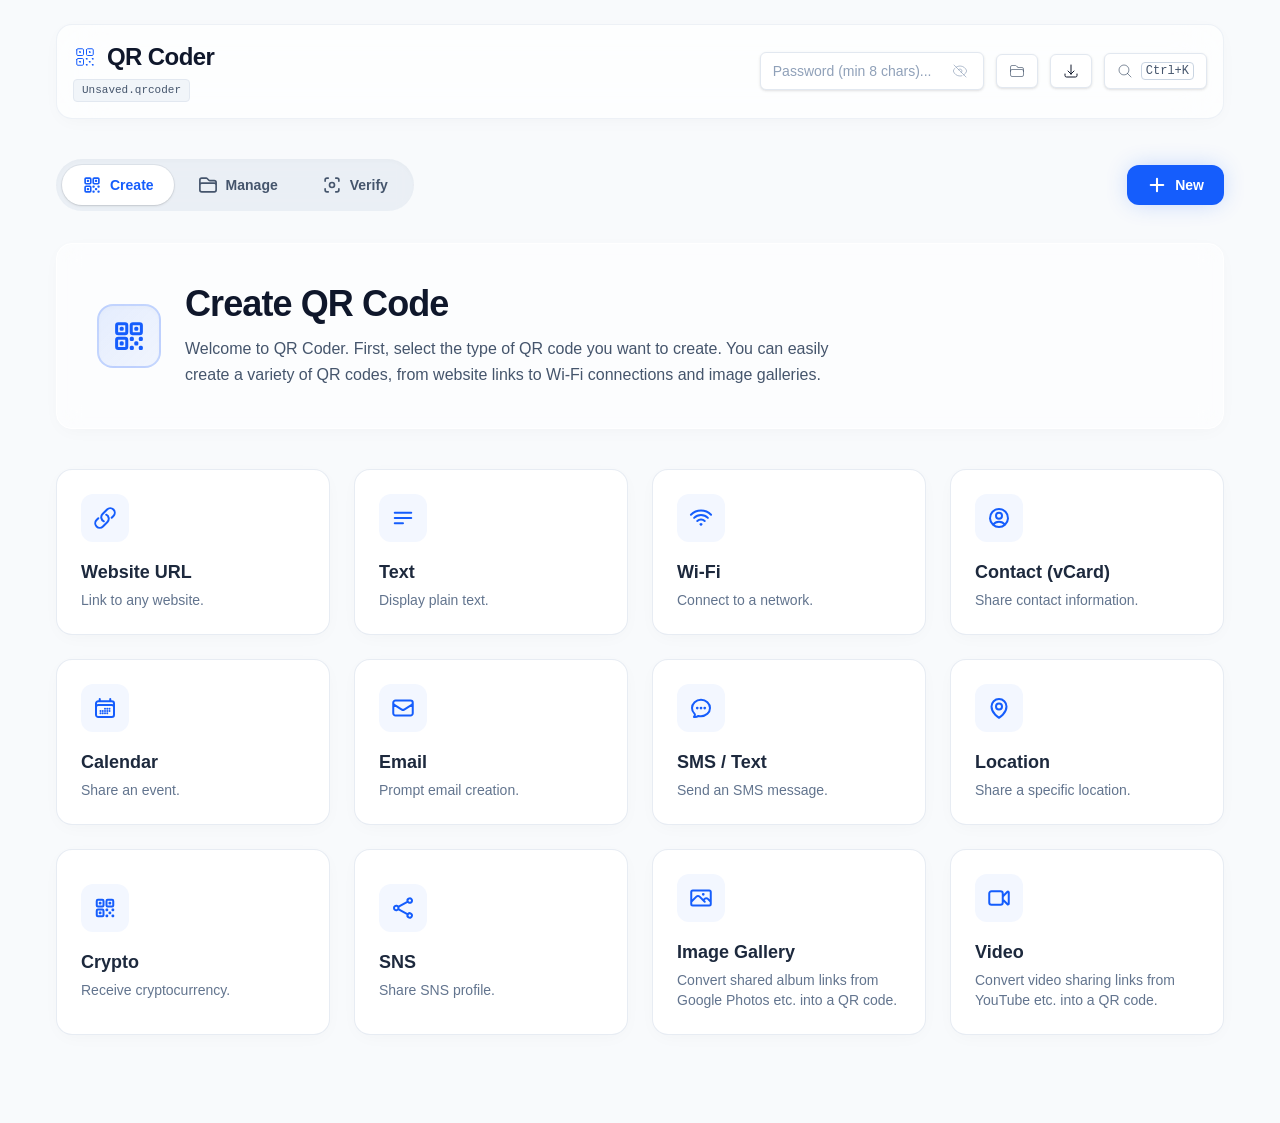
==== commit e78d782d: "style: use the shared primary token, font stack and animation timings Replace the primary tokens wit" ====
--- a/index.html
+++ b/index.html
@@ -225,7 +225,7 @@
     </script>
   </head>
 
-  <body x-data="qrCodeGenerator()" class="min-h-screen bg-[#fafbfc] text-slate-800 font-sans antialiased selection:bg-primary/20 selection:text-primary transition-colors duration-300">
+  <body x-data="qrCodeGenerator()" class="min-h-screen bg-slate-50 text-slate-900 font-sans antialiased selection:bg-primary/20 selection:text-primary transition-colors duration-300">
     <noscript>
       <div style="padding: 20px; text-align: center; background: #fff; color: #333;">
         <h2>QR Coder - Advanced Offline QR Code Generator</h2>
@@ -240,7 +240,7 @@
       </div>
     </noscript>
     <!-- Loading Screen (Visible only before Alpine.js initializes) -->
-    <div id="initial-loader" class="fixed inset-0 z-200 flex flex-col items-center justify-center bg-[#fafbfc] transition-opacity duration-300" x-data x-init="$el.style.pointerEvents = 'none'; $el.style.opacity = '0'; setTimeout(() => $el.remove(), 300)">
+    <div id="initial-loader" class="fixed inset-0 z-200 flex flex-col items-center justify-center bg-slate-50 transition-opacity duration-300" x-data x-init="$el.style.pointerEvents = 'none'; $el.style.opacity = '0'; setTimeout(() => $el.remove(), 300)">
       <div class="flex h-16 w-16 items-center justify-center rounded-2xl border-2 border-primary/20 bg-linear-to-br from-primary/10 to-primary/5 shadow-inner-soft animate-pulse">
         <svg class="h-9 w-9 text-primary" fill="none" viewBox="0 0 24 24" stroke="currentColor" stroke-width="2">
           <path stroke-linecap="round" stroke-linejoin="round" d="M3.75 4.875c0-.621.504-1.125 1.125-1.125h4.5c.621 0 1.125.504 1.125 1.125v4.5c0 .621-.504 1.125-1.125 1.125h-4.5A1.125 1.125 0 0 1 3.75 9.375v-4.5ZM3.75 14.625c0-.621.504-1.125 1.125-1.125h4.5c.621 0 1.125.504 1.125 1.125v4.5c0 .621-.504 1.125-1.125 1.125h-4.5a1.125 1.125 0 0 1-1.125-1.125v-4.5ZM13.5 4.875c0-.621.504-1.125 1.125-1.125h4.5c.621 0 1.125.504 1.125 1.125v4.5c0 .621-.504 1.125-1.125 1.125h-4.5A1.125 1.125 0 0 1 13.5 9.375v-4.5Z" />
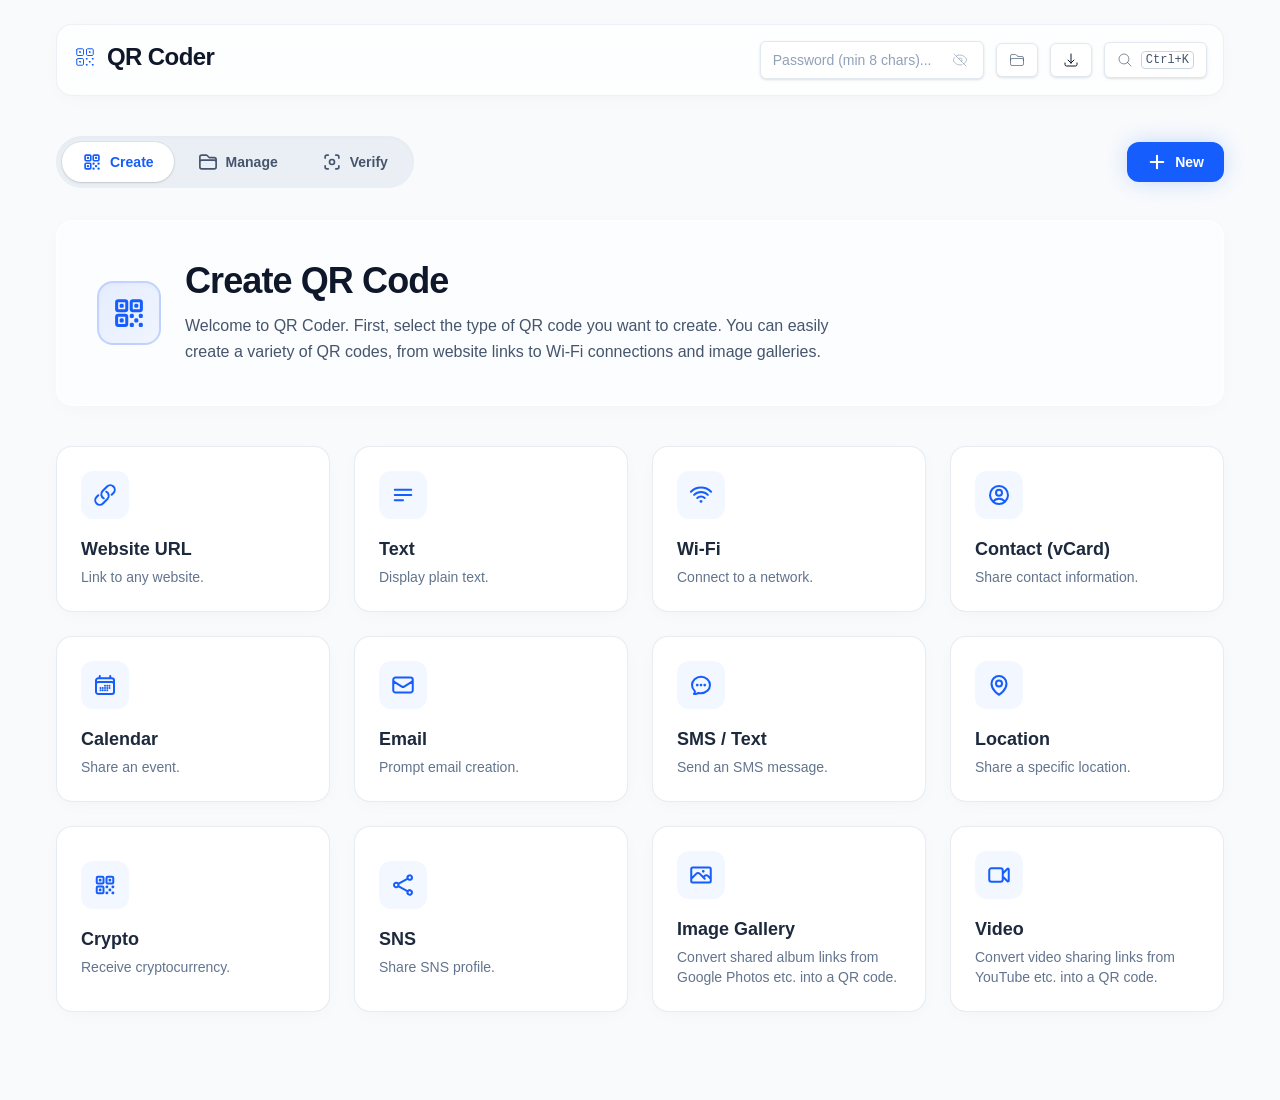
==== commit 7a6589ed: "fix: close the gaps found in the qrcoder audit - Start the camera with a single-key config and apply" ====
--- a/index.html
+++ b/index.html
@@ -75,12 +75,12 @@
 
       input[type="color"]::-webkit-color-swatch {
         border-radius: 9999px;
-        border: 1px solid #e2e8f0;
+        border: 1px solid var(--color-slate-200);
       }
 
       input[type="color"]::-moz-color-swatch {
         border-radius: 9999px;
-        border: 1px solid #e2e8f0;
+        border: 1px solid var(--color-slate-200);
       }
 
       .tooltip {
@@ -94,8 +94,8 @@
         visibility: hidden;
         width: max-content;
         max-width: 240px;
-        background-color: #1e293b;
-        color: #f8fafc;
+        background-color: var(--color-slate-800);
+        color: var(--color-slate-50);
         text-align: left;
         border-radius: 6px;
         padding: 5px 8px;
@@ -123,7 +123,7 @@
         transform: translateX(-50%);
         border-width: 5px;
         border-style: solid;
-        border-color: #1e293b transparent transparent transparent;
+        border-color: var(--color-slate-800) transparent transparent transparent;
       }
 
       .tooltip:hover .tooltiptext,
@@ -134,10 +134,10 @@
       }
 
       .preview-checker-bg {
-        background-color: #ffffff;
+        background-color: white;
         background-image:
-          linear-gradient(45deg, #f1f5f9 25%, transparent 25%, transparent 75%, #f1f5f9 75%, #f1f5f9),
-          linear-gradient(45deg, #f1f5f9 25%, transparent 25%, transparent 75%, #f1f5f9 75%, #f1f5f9);
+          linear-gradient(45deg, var(--color-slate-100) 25%, transparent 25%, transparent 75%, var(--color-slate-100) 75%, #f1f5f9),
+          linear-gradient(45deg, var(--color-slate-100) 25%, transparent 25%, transparent 75%, var(--color-slate-100) 75%, #f1f5f9);
         background-size: 24px 24px;
         background-position: 0 0, 12px 12px;
         background-repeat: repeat;
@@ -226,6 +226,262 @@
   </head>
 
   <body x-data="qrCodeGenerator()" class="min-h-screen bg-slate-50 text-slate-900 font-sans antialiased selection:bg-primary/20 selection:text-primary transition-colors duration-300">
+    <!-- SVG sprite -->
+    <svg aria-hidden="true" style="position: absolute; width: 0; height: 0; overflow: hidden;" version="1.1" xmlns="http://www.w3.org/2000/svg">
+        <symbol id="outline-arrow-down-tray" viewBox="0 0 24 24" fill="none" stroke="currentColor">
+          <path stroke-linecap="round" stroke-linejoin="round"
+            d="M3 16.5v2.25A2.25 2.25 0 0 0 5.25 21h13.5A2.25 2.25 0 0 0 21 18.75V16.5M16.5 12 12 16.5m0 0L7.5 12m4.5 4.5V3" />
+        </symbol>
+        <symbol id="outline-arrow-path" viewBox="0 0 24 24" fill="none" stroke="currentColor">
+          <path stroke-linecap="round" stroke-linejoin="round"
+            d="M16.023 9.348h4.992v-.001M2.985 19.644v-4.992m0 0h4.992m-4.993 0 3.181 3.183a8.25 8.25 0 0 0 13.803-3.7M4.031 9.865a8.25 8.25 0 0 1 13.803-3.7l3.181 3.182m0-4.991v4.99" />
+        </symbol>
+        <symbol id="outline-arrow-top-right-on-square" viewBox="0 0 24 24" fill="none" stroke="currentColor">
+          <path stroke-linecap="round" stroke-linejoin="round"
+            d="M13.5 6H5.25A2.25 2.25 0 0 0 3 8.25v10.5A2.25 2.25 0 0 0 5.25 21h10.5A2.25 2.25 0 0 0 18 18.75V10.5m-10.5 6L21 3m0 0h-5.25M21 3v5.25" />
+        </symbol>
+        <symbol id="outline-arrow-up-tray" viewBox="0 0 24 24" fill="none" stroke="currentColor">
+          <path stroke-linecap="round" stroke-linejoin="round"
+            d="M3 16.5v2.25A2.25 2.25 0 0 0 5.25 21h13.5A2.25 2.25 0 0 0 21 18.75V16.5m-13.5-9L12 3m0 0 4.5 4.5M12 3v13.5" />
+        </symbol>
+        <symbol id="outline-arrow-up" viewBox="0 0 24 24" fill="none" stroke="currentColor">
+          <path stroke-linecap="round" stroke-linejoin="round" d="M4.5 10.5 12 3m0 0 7.5 7.5M12 3v18" />
+        </symbol>
+        <symbol id="outline-arrow-uturn-left" viewBox="0 0 24 24" fill="none" stroke="currentColor">
+          <path stroke-linecap="round" stroke-linejoin="round" d="M9 15 3 9m0 0 6-6M3 9h12a6 6 0 0 1 0 12h-3" />
+        </symbol>
+        <symbol id="outline-arrow-uturn-right" viewBox="0 0 24 24" fill="none" stroke="currentColor">
+          <path stroke-linecap="round" stroke-linejoin="round" d="m15 15 6-6m0 0-6-6m6 6H9a6 6 0 0 0 0 12h3" />
+        </symbol>
+        <symbol id="outline-arrows-right-left" viewBox="0 0 24 24" fill="none" stroke="currentColor">
+          <path stroke-linecap="round" stroke-linejoin="round"
+            d="M7.5 21 3 16.5m0 0L7.5 12M3 16.5h13.5m0-13.5L21 7.5m0 0L16.5 12M21 7.5H7.5" />
+        </symbol>
+        <symbol id="outline-bars-3-bottom-left" viewBox="0 0 24 24" fill="none" stroke="currentColor">
+          <path stroke-linecap="round" stroke-linejoin="round" d="M3.75 6.75h16.5M3.75 12h16.5m-16.5 5.25H12" />
+        </symbol>
+        <symbol id="outline-bars-3" viewBox="0 0 24 24" fill="none" stroke="currentColor">
+          <path stroke-linecap="round" stroke-linejoin="round" d="M3.75 6.75h16.5M3.75 12h16.5m-16.5 5.25h16.5" />
+        </symbol>
+        <symbol id="outline-bolt" viewBox="0 0 24 24" fill="none" stroke="currentColor">
+          <path stroke-linecap="round" stroke-linejoin="round"
+            d="m3.75 13.5 10.5-11.25L12 10.5h8.25L9.75 21.75 12 13.5H3.75Z" />
+        </symbol>
+        <symbol id="outline-bookmark" viewBox="0 0 24 24" fill="none" stroke="currentColor">
+          <path stroke-linecap="round" stroke-linejoin="round"
+            d="M17.593 3.322c1.1.128 1.907 1.077 1.907 2.185V21L12 17.25 4.5 21V5.507c0-1.108.806-2.057 1.907-2.185a48.507 48.507 0 0 1 11.186 0Z" />
+        </symbol>
+        <symbol id="outline-calendar-days" viewBox="0 0 24 24" fill="none" stroke="currentColor">
+          <path stroke-linecap="round" stroke-linejoin="round"
+            d="M6.75 3v2.25M17.25 3v2.25M3 18.75V7.5a2.25 2.25 0 0 1 2.25-2.25h13.5A2.25 2.25 0 0 1 21 7.5v11.25m-18 0A2.25 2.25 0 0 0 5.25 21h13.5A2.25 2.25 0 0 0 21 18.75m-18 0v-7.5A2.25 2.25 0 0 1 5.25 9h13.5A2.25 2.25 0 0 1 21 11.25v7.5m-9-6h.008v.008H12v-.008ZM12 15h.008v.008H12V15Zm0 2.25h.008v.008H12v-.008ZM9.75 15h.008v.008H9.75V15Zm0 2.25h.008v.008H9.75v-.008ZM7.5 15h.008v.008H7.5V15Zm0 2.25h.008v.008H7.5v-.008Zm6.75-4.5h.008v.008h-.008v-.008Zm0 2.25h.008v.008h-.008V15Zm0 2.25h.008v.008h-.008v-.008Zm2.25-4.5h.008v.008H16.5v-.008Zm0 2.25h.008v.008H16.5V15Z" />
+        </symbol>
+        <symbol id="outline-camera" viewBox="0 0 24 24" fill="none" stroke="currentColor">
+          <path stroke-linecap="round" stroke-linejoin="round"
+            d="M6.827 6.175A2.31 2.31 0 0 1 5.186 7.23c-.38.054-.757.112-1.134.175C2.999 7.58 2.25 8.507 2.25 9.574V18a2.25 2.25 0 0 0 2.25 2.25h15A2.25 2.25 0 0 0 21.75 18V9.574c0-1.067-.75-1.994-1.802-2.169a47.865 47.865 0 0 0-1.134-.175 2.31 2.31 0 0 1-1.64-1.055l-.822-1.316a2.192 2.192 0 0 0-1.736-1.039 48.774 48.774 0 0 0-5.232 0 2.192 2.192 0 0 0-1.736 1.039l-.821 1.316Z" />
+          <path stroke-linecap="round" stroke-linejoin="round"
+            d="M16.5 12.75a4.5 4.5 0 1 1-9 0 4.5 4.5 0 0 1 9 0ZM18.75 10.5h.008v.008h-.008V10.5Z" />
+        </symbol>
+        <symbol id="outline-chart-bar" viewBox="0 0 24 24" fill="none" stroke="currentColor">
+          <path stroke-linecap="round" stroke-linejoin="round"
+            d="M3 13.125C3 12.504 3.504 12 4.125 12h2.25c.621 0 1.125.504 1.125 1.125v6.75C7.5 20.496 6.996 21 6.375 21h-2.25A1.125 1.125 0 0 1 3 19.875v-6.75ZM9.75 8.625c0-.621.504-1.125 1.125-1.125h2.25c.621 0 1.125.504 1.125 1.125v11.25c0 .621-.504 1.125-1.125 1.125h-2.25a1.125 1.125 0 0 1-1.125-1.125V8.625ZM16.5 4.125c0-.621.504-1.125 1.125-1.125h2.25C20.496 3 21 3.504 21 4.125v15.75c0 .621-.504 1.125-1.125 1.125h-2.25a1.125 1.125 0 0 1-1.125-1.125V4.125Z" />
+        </symbol>
+        <symbol id="outline-chat-bubble-oval-left-ellipsis" viewBox="0 0 24 24" fill="none" stroke="currentColor">
+          <path stroke-linecap="round" stroke-linejoin="round"
+            d="M8.625 12a.375.375 0 1 1-.75 0 .375.375 0 0 1 .75 0Zm0 0H8.25m4.125 0a.375.375 0 1 1-.75 0 .375.375 0 0 1 .75 0Zm0 0H12m4.125 0a.375.375 0 1 1-.75 0 .375.375 0 0 1 .75 0Zm0 0h-.375M21 12c0 4.556-4.03 8.25-9 8.25a9.764 9.764 0 0 1-2.555-.337A5.972 5.972 0 0 1 5.41 20.97a5.969 5.969 0 0 1-.474-.065 4.48 4.48 0 0 0 .978-2.025c.09-.457-.133-.901-.467-1.226C3.93 16.178 3 14.189 3 12c0-4.556 4.03-8.25 9-8.25s9 3.694 9 8.25Z" />
+        </symbol>
+        <symbol id="outline-check" viewBox="0 0 24 24" fill="none" stroke="currentColor">
+          <path stroke-linecap="round" stroke-linejoin="round" d="m4.5 12.75 6 6 9-13.5" />
+        </symbol>
+        <symbol id="outline-chevron-down" viewBox="0 0 24 24" fill="none" stroke="currentColor">
+          <path stroke-linecap="round" stroke-linejoin="round" d="m19.5 8.25-7.5 7.5-7.5-7.5" />
+        </symbol>
+        <symbol id="outline-chevron-left" viewBox="0 0 24 24" fill="none" stroke="currentColor">
+          <path stroke-linecap="round" stroke-linejoin="round" d="M15.75 19.5 8.25 12l7.5-7.5" />
+        </symbol>
+        <symbol id="outline-clipboard-document-check" viewBox="0 0 24 24" fill="none" stroke="currentColor">
+          <path stroke-linecap="round" stroke-linejoin="round"
+            d="M11.35 3.836c-.065.21-.1.433-.1.664 0 .414.336.75.75.75h4.5a.75.75 0 0 0 .75-.75 2.25 2.25 0 0 0-.1-.664m-5.8 0A2.251 2.251 0 0 1 13.5 2.25H15c1.012 0 1.867.668 2.15 1.586m-5.8 0c-.376.023-.75.05-1.124.08C9.095 4.01 8.25 4.973 8.25 6.108V8.25m8.9-4.414c.376.023.75.05 1.124.08 1.131.094 1.976 1.057 1.976 2.192V16.5A2.25 2.25 0 0 1 18 18.75h-2.25m-7.5-10.5H4.875c-.621 0-1.125.504-1.125 1.125v11.25c0 .621.504 1.125 1.125 1.125h9.75c.621 0 1.125-.504 1.125-1.125V18.75m-7.5-10.5h6.375c.621 0 1.125.504 1.125 1.125v9.375m-8.25-3 1.5 1.5 3-3.75" />
+        </symbol>
+        <symbol id="outline-clipboard-document" viewBox="0 0 24 24" fill="none" stroke="currentColor">
+          <path stroke-linecap="round" stroke-linejoin="round"
+            d="M8.25 7.5V6.108c0-1.135.845-2.098 1.976-2.192.373-.03.748-.057 1.123-.08M15.75 18H18a2.25 2.25 0 0 0 2.25-2.25V6.108c0-1.135-.845-2.098-1.976-2.192a48.424 48.424 0 0 0-1.123-.08M15.75 18.75v-1.875a3.375 3.375 0 0 0-3.375-3.375h-1.5a1.125 1.125 0 0 1-1.125-1.125v-1.5A3.375 3.375 0 0 0 6.375 7.5H5.25m11.9-3.664A2.251 2.251 0 0 0 15 2.25h-1.5a2.251 2.251 0 0 0-2.15 1.586m5.8 0c.065.21.1.433.1.664v.75h-6V4.5c0-.231.035-.454.1-.664M6.75 7.5H4.875c-.621 0-1.125.504-1.125 1.125v12c0 .621.504 1.125 1.125 1.125h9.75c.621 0 1.125-.504 1.125-1.125V16.5a9 9 0 0 0-9-9Z" />
+        </symbol>
+        <symbol id="outline-code-bracket" viewBox="0 0 24 24" fill="none" stroke="currentColor">
+          <path stroke-linecap="round" stroke-linejoin="round"
+            d="M17.25 6.75 22.5 12l-5.25 5.25m-10.5 0L1.5 12l5.25-5.25m7.5-3-4.5 16.5" />
+        </symbol>
+        <symbol id="outline-document-arrow-up" viewBox="0 0 24 24" fill="none" stroke="currentColor">
+          <path stroke-linecap="round" stroke-linejoin="round"
+            d="M19.5 14.25v-2.625a3.375 3.375 0 0 0-3.375-3.375h-1.5A1.125 1.125 0 0 1 13.5 7.125v-1.5a3.375 3.375 0 0 0-3.375-3.375H8.25m6.75 12-3-3m0 0-3 3m3-3v6m-1.5-15H5.625c-.621 0-1.125.504-1.125 1.125v17.25c0 .621.504 1.125 1.125 1.125h12.75c.621 0 1.125-.504 1.125-1.125V11.25a9 9 0 0 0-9-9Z" />
+        </symbol>
+        <symbol id="outline-document-duplicate" viewBox="0 0 24 24" fill="none" stroke="currentColor">
+          <path stroke-linecap="round" stroke-linejoin="round"
+            d="M15.75 17.25v3.375c0 .621-.504 1.125-1.125 1.125h-9.75a1.125 1.125 0 0 1-1.125-1.125V7.875c0-.621.504-1.125 1.125-1.125H6.75a9.06 9.06 0 0 1 1.5.124m7.5 10.376h3.375c.621 0 1.125-.504 1.125-1.125V11.25c0-4.46-3.243-8.161-7.5-8.876a9.06 9.06 0 0 0-1.5-.124H9.375c-.621 0-1.125.504-1.125 1.125v3.5m7.5 10.375H9.375a1.125 1.125 0 0 1-1.125-1.125v-9.25m12 6.625v-1.875a3.375 3.375 0 0 0-3.375-3.375h-1.5a1.125 1.125 0 0 1-1.125-1.125v-1.5a3.375 3.375 0 0 0-3.375-3.375H9.75" />
+        </symbol>
+        <symbol id="outline-ellipsis-vertical" viewBox="0 0 24 24" fill="none" stroke="currentColor">
+          <path stroke-linecap="round" stroke-linejoin="round"
+            d="M12 6.75a.75.75 0 1 1 0-1.5.75.75 0 0 1 0 1.5ZM12 12.75a.75.75 0 1 1 0-1.5.75.75 0 0 1 0 1.5ZM12 18.75a.75.75 0 1 1 0-1.5.75.75 0 0 1 0 1.5Z" />
+        </symbol>
+        <symbol id="outline-envelope" viewBox="0 0 24 24" fill="none" stroke="currentColor">
+          <path stroke-linecap="round" stroke-linejoin="round"
+            d="M21.75 6.75v10.5a2.25 2.25 0 0 1-2.25 2.25h-15a2.25 2.25 0 0 1-2.25-2.25V6.75m19.5 0A2.25 2.25 0 0 0 19.5 4.5h-15a2.25 2.25 0 0 0-2.25 2.25m19.5 0v.243a2.25 2.25 0 0 1-1.07 1.916l-7.5 4.615a2.25 2.25 0 0 1-2.36 0L3.32 8.91a2.25 2.25 0 0 1-1.07-1.916V6.75" />
+        </symbol>
+        <symbol id="outline-exclamation-triangle" viewBox="0 0 24 24" fill="none" stroke="currentColor">
+          <path stroke-linecap="round" stroke-linejoin="round"
+            d="M12 9v3.75m-9.303 3.376c-.866 1.5.217 3.374 1.948 3.374h14.71c1.73 0 2.813-1.874 1.948-3.374L13.949 3.378c-.866-1.5-3.032-1.5-3.898 0L2.697 16.126ZM12 15.75h.007v.008H12v-.008Z" />
+        </symbol>
+        <symbol id="outline-eye-slash" viewBox="0 0 24 24" fill="none" stroke="currentColor">
+          <path stroke-linecap="round" stroke-linejoin="round"
+            d="M3.98 8.223A10.477 10.477 0 0 0 1.934 12C3.226 16.338 7.244 19.5 12 19.5c.993 0 1.953-.138 2.863-.395M6.228 6.228A10.451 10.451 0 0 1 12 4.5c4.756 0 8.773 3.162 10.065 7.498a10.522 10.522 0 0 1-4.293 5.774M6.228 6.228 3 3m3.228 3.228 3.65 3.65m7.894 7.894L21 21m-3.228-3.228-3.65-3.65m0 0a3 3 0 1 0-4.243-4.243m4.242 4.242L9.88 9.88" />
+        </symbol>
+        <symbol id="outline-eye" viewBox="0 0 24 24" fill="none" stroke="currentColor">
+          <path stroke-linecap="round" stroke-linejoin="round"
+            d="M2.036 12.322a1.012 1.012 0 0 1 0-.639C3.423 7.51 7.36 4.5 12 4.5c4.638 0 8.573 3.007 9.963 7.178.07.207.07.431 0 .639C20.577 16.49 16.64 19.5 12 19.5c-4.638 0-8.573-3.007-9.963-7.178Z" />
+          <path stroke-linecap="round" stroke-linejoin="round" d="M15 12a3 3 0 1 1-6 0 3 3 0 0 1 6 0Z" />
+        </symbol>
+        <symbol id="outline-folder-arrow-down" viewBox="0 0 24 24" fill="none" stroke="currentColor">
+          <path stroke-linecap="round" stroke-linejoin="round"
+            d="m9 13.5 3 3m0 0 3-3m-3 3v-6m1.06-4.19-2.12-2.12a1.5 1.5 0 0 0-1.061-.44H4.5A2.25 2.25 0 0 0 2.25 6v12a2.25 2.25 0 0 0 2.25 2.25h15A2.25 2.25 0 0 0 21.75 18V9a2.25 2.25 0 0 0-2.25-2.25h-5.379a1.5 1.5 0 0 1-1.06-.44Z" />
+        </symbol>
+        <symbol id="outline-folder" viewBox="0 0 24 24" fill="none" stroke="currentColor">
+          <path stroke-linecap="round" stroke-linejoin="round"
+            d="M2.25 12.75V12A2.25 2.25 0 0 1 4.5 9.75h15A2.25 2.25 0 0 1 21.75 12v.75m-8.69-6.44-2.12-2.12a1.5 1.5 0 0 0-1.061-.44H4.5A2.25 2.25 0 0 0 2.25 6v12a2.25 2.25 0 0 0 2.25 2.25h15A2.25 2.25 0 0 0 21.75 18V9a2.25 2.25 0 0 0-2.25-2.25h-5.379a1.5 1.5 0 0 1-1.06-.44Z" />
+        </symbol>
+        <symbol id="outline-information-circle" viewBox="0 0 24 24" fill="none" stroke="currentColor">
+          <path stroke-linecap="round" stroke-linejoin="round"
+            d="m11.25 11.25.041-.02a.75.75 0 0 1 1.063.852l-.708 2.836a.75.75 0 0 0 1.063.853l.041-.021M21 12a9 9 0 1 1-18 0 9 9 0 0 1 18 0Zm-9-3.75h.008v.008H12V8.25Z" />
+        </symbol>
+        <symbol id="outline-light-bulb" viewBox="0 0 24 24" fill="none" stroke="currentColor">
+          <path stroke-linecap="round" stroke-linejoin="round"
+            d="M12 18v-5.25m0 0a6.01 6.01 0 0 0 1.5-.189m-1.5.189a6.01 6.01 0 0 1-1.5-.189m3.75 7.478a12.06 12.06 0 0 1-4.5 0m3.75 2.383a14.406 14.406 0 0 1-3 0M14.25 18v-.192c0-.983.658-1.823 1.508-2.316a7.5 7.5 0 1 0-7.517 0c.85.493 1.509 1.333 1.509 2.316V18" />
+        </symbol>
+        <symbol id="outline-link" viewBox="0 0 24 24" fill="none" stroke="currentColor">
+          <path stroke-linecap="round" stroke-linejoin="round"
+            d="M13.19 8.688a4.5 4.5 0 0 1 1.242 7.244l-4.5 4.5a4.5 4.5 0 0 1-6.364-6.364l1.757-1.757m13.35-.622 1.757-1.757a4.5 4.5 0 0 0-6.364-6.364l-4.5 4.5a4.5 4.5 0 0 0 1.242 7.244" />
+        </symbol>
+        <symbol id="outline-magnifying-glass" viewBox="0 0 24 24" fill="none" stroke="currentColor">
+          <path stroke-linecap="round" stroke-linejoin="round"
+            d="m21 21-5.197-5.197m0 0A7.5 7.5 0 1 0 5.196 5.196a7.5 7.5 0 0 0 10.607 10.607Z" />
+        </symbol>
+        <symbol id="outline-map-pin" viewBox="0 0 24 24" fill="none" stroke="currentColor">
+          <path stroke-linecap="round" stroke-linejoin="round" d="M15 10.5a3 3 0 1 1-6 0 3 3 0 0 1 6 0Z" />
+          <path stroke-linecap="round" stroke-linejoin="round"
+            d="M19.5 10.5c0 7.142-7.5 11.25-7.5 11.25S4.5 17.642 4.5 10.5a7.5 7.5 0 1 1 15 0Z" />
+        </symbol>
+        <symbol id="outline-no-symbol" viewBox="0 0 24 24" fill="none" stroke="currentColor">
+          <path stroke-linecap="round" stroke-linejoin="round"
+            d="M18.364 18.364A9 9 0 0 0 5.636 5.636m12.728 12.728A9 9 0 0 1 5.636 5.636m12.728 12.728L5.636 5.636" />
+        </symbol>
+        <symbol id="outline-pencil-square" viewBox="0 0 24 24" fill="none" stroke="currentColor">
+          <path stroke-linecap="round" stroke-linejoin="round"
+            d="m16.862 4.487 1.687-1.688a1.875 1.875 0 1 1 2.652 2.652L10.582 16.07a4.5 4.5 0 0 1-1.897 1.13L6 18l.8-2.685a4.5 4.5 0 0 1 1.13-1.897l8.932-8.931Zm0 0L19.5 7.125M18 14v4.75A2.25 2.25 0 0 1 15.75 21H5.25A2.25 2.25 0 0 1 3 18.75V8.25A2.25 2.25 0 0 1 5.25 6H10" />
+        </symbol>
+        <symbol id="outline-pencil" viewBox="0 0 24 24" fill="none" stroke="currentColor">
+          <path stroke-linecap="round" stroke-linejoin="round"
+            d="m16.862 4.487 1.687-1.688a1.875 1.875 0 1 1 2.652 2.652L6.832 19.82a4.5 4.5 0 0 1-1.897 1.13l-2.685.8.8-2.685a4.5 4.5 0 0 1 1.13-1.897L16.863 4.487Zm0 0L19.5 7.125" />
+        </symbol>
+        <symbol id="outline-photo" viewBox="0 0 24 24" fill="none" stroke="currentColor">
+          <path stroke-linecap="round" stroke-linejoin="round"
+            d="m2.25 15.75 5.159-5.159a2.25 2.25 0 0 1 3.182 0l5.159 5.159m-1.5-1.5 1.409-1.409a2.25 2.25 0 0 1 3.182 0l2.909 2.909m-18 3.75h16.5a1.5 1.5 0 0 0 1.5-1.5V6a1.5 1.5 0 0 0-1.5-1.5H3.75A1.5 1.5 0 0 0 2.25 6v12a1.5 1.5 0 0 0 1.5 1.5Zm10.5-11.25h.008v.008h-.008V8.25Zm.375 0a.375.375 0 1 1-.75 0 .375.375 0 0 1 .75 0Z" />
+        </symbol>
+        <symbol id="outline-plus" viewBox="0 0 24 24" fill="none" stroke="currentColor">
+          <path stroke-linecap="round" stroke-linejoin="round" d="M12 4.5v15m7.5-7.5h-15" />
+        </symbol>
+        <symbol id="outline-printer" viewBox="0 0 24 24" fill="none" stroke="currentColor">
+          <path stroke-linecap="round" stroke-linejoin="round"
+            d="M6.72 13.829c-.24.03-.48.062-.72.096m.72-.096a42.415 42.415 0 0 1 10.56 0m-10.56 0L6.34 18m10.94-4.171c.24.03.48.062.72.096m-.72-.096L17.66 18m0 0 .229 2.523a1.125 1.125 0 0 1-1.12 1.227H7.231c-.662 0-1.18-.568-1.12-1.227L6.34 18m11.318 0h1.091A2.25 2.25 0 0 0 21 15.75V9.456c0-1.081-.768-2.015-1.837-2.175a48.055 48.055 0 0 0-1.913-.247M6.34 18H5.25A2.25 2.25 0 0 1 3 15.75V9.456c0-1.081.768-2.015 1.837-2.175a48.041 48.041 0 0 1 1.913-.247m10.5 0a48.536 48.536 0 0 0-10.5 0m10.5 0V3.375c0-.621-.504-1.125-1.125-1.125h-8.25c-.621 0-1.125.504-1.125 1.125v3.659M18 10.5h.008v.008H18V10.5Zm-3 0h.008v.008H15V10.5Z" />
+        </symbol>
+        <symbol id="outline-qr-code" viewBox="0 0 24 24" fill="none" stroke="currentColor">
+          <path stroke-linecap="round" stroke-linejoin="round"
+            d="M3.75 4.875c0-.621.504-1.125 1.125-1.125h4.5c.621 0 1.125.504 1.125 1.125v4.5c0 .621-.504 1.125-1.125 1.125h-4.5A1.125 1.125 0 0 1 3.75 9.375v-4.5ZM3.75 14.625c0-.621.504-1.125 1.125-1.125h4.5c.621 0 1.125.504 1.125 1.125v4.5c0 .621-.504 1.125-1.125 1.125h-4.5a1.125 1.125 0 0 1-1.125-1.125v-4.5ZM13.5 4.875c0-.621.504-1.125 1.125-1.125h4.5c.621 0 1.125.504 1.125 1.125v4.5c0 .621-.504 1.125-1.125 1.125h-4.5A1.125 1.125 0 0 1 13.5 9.375v-4.5Z" />
+          <path stroke-linecap="round" stroke-linejoin="round"
+            d="M6.75 6.75h.75v.75h-.75v-.75ZM6.75 16.5h.75v.75h-.75v-.75ZM16.5 6.75h.75v.75h-.75v-.75ZM13.5 13.5h.75v.75h-.75v-.75ZM13.5 19.5h.75v.75h-.75v-.75ZM19.5 13.5h.75v.75h-.75v-.75ZM19.5 19.5h.75v.75h-.75v-.75ZM16.5 16.5h.75v.75h-.75v-.75Z" />
+        </symbol>
+        <symbol id="outline-question-mark-circle" viewBox="0 0 24 24" fill="none" stroke="currentColor">
+          <path stroke-linecap="round" stroke-linejoin="round"
+            d="M9.879 7.519c1.171-1.025 3.071-1.025 4.242 0 1.172 1.025 1.172 2.687 0 3.712-.203.179-.43.326-.67.442-.745.361-1.45.999-1.45 1.827v.75M21 12a9 9 0 1 1-18 0 9 9 0 0 1 18 0Zm-9 5.25h.008v.008H12v-.008Z" />
+        </symbol>
+        <symbol id="outline-share" viewBox="0 0 24 24" fill="none" stroke="currentColor">
+          <path stroke-linecap="round" stroke-linejoin="round"
+            d="M7.217 10.907a2.25 2.25 0 1 0 0 2.186m0-2.186c.18.324.283.696.283 1.093s-.103.77-.283 1.093m0-2.186 9.566-5.314m-9.566 7.5 9.566 5.314m0 0a2.25 2.25 0 1 0 3.935 2.186 2.25 2.25 0 0 0-3.935-2.186Zm0-12.814a2.25 2.25 0 1 0 3.933-2.185 2.25 2.25 0 0 0-3.933 2.185Z" />
+        </symbol>
+        <symbol id="outline-sparkles" viewBox="0 0 24 24" fill="none" stroke="currentColor">
+          <path stroke-linecap="round" stroke-linejoin="round"
+            d="M9.813 15.904 9 18.75l-.813-2.846a4.5 4.5 0 0 0-3.09-3.09L2.25 12l2.846-.813a4.5 4.5 0 0 0 3.09-3.09L9 5.25l.813 2.846a4.5 4.5 0 0 0 3.09 3.09L15.75 12l-2.846.813a4.5 4.5 0 0 0-3.09 3.09ZM18.259 8.715 18 9.75l-.259-1.035a3.375 3.375 0 0 0-2.455-2.456L14.25 6l1.036-.259a3.375 3.375 0 0 0 2.455-2.456L18 2.25l.259 1.035a3.375 3.375 0 0 0 2.456 2.456L21.75 6l-1.035.259a3.375 3.375 0 0 0-2.456 2.456ZM16.894 20.567 16.5 21.75l-.394-1.183a2.25 2.25 0 0 0-1.423-1.423L13.5 18.75l1.183-.394a2.25 2.25 0 0 0 1.423-1.423l.394-1.183.394 1.183a2.25 2.25 0 0 0 1.423 1.423l1.183.394-1.183.394a2.25 2.25 0 0 0-1.423 1.423Z" />
+        </symbol>
+        <symbol id="outline-squares-2x2" viewBox="0 0 24 24" fill="none" stroke="currentColor">
+          <path stroke-linecap="round" stroke-linejoin="round"
+            d="M3.75 6A2.25 2.25 0 0 1 6 3.75h2.25A2.25 2.25 0 0 1 10.5 6v2.25a2.25 2.25 0 0 1-2.25 2.25H6a2.25 2.25 0 0 1-2.25-2.25V6ZM3.75 15.75A2.25 2.25 0 0 1 6 13.5h2.25a2.25 2.25 0 0 1 2.25 2.25V18a2.25 2.25 0 0 1-2.25 2.25H6A2.25 2.25 0 0 1 3.75 18v-2.25ZM13.5 6a2.25 2.25 0 0 1 2.25-2.25H18A2.25 2.25 0 0 1 20.25 6v2.25A2.25 2.25 0 0 1 18 10.5h-2.25a2.25 2.25 0 0 1-2.25-2.25V6ZM13.5 15.75a2.25 2.25 0 0 1 2.25-2.25H18a2.25 2.25 0 0 1 2.25 2.25V18A2.25 2.25 0 0 1 18 20.25h-2.25A2.25 2.25 0 0 1 13.5 18v-2.25Z" />
+        </symbol>
+        <symbol id="outline-star" viewBox="0 0 24 24" fill="none" stroke="currentColor">
+          <path stroke-linecap="round" stroke-linejoin="round"
+            d="M11.48 3.499a.562.562 0 0 1 1.04 0l2.125 5.111a.563.563 0 0 0 .475.345l5.518.442c.499.04.701.663.321.988l-4.204 3.602a.563.563 0 0 0-.182.557l1.285 5.385a.562.562 0 0 1-.84.61l-4.725-2.885a.562.562 0 0 0-.586 0L6.982 20.54a.562.562 0 0 1-.84-.61l1.285-5.386a.562.562 0 0 0-.182-.557l-4.204-3.602a.562.562 0 0 1 .321-.988l5.518-.442a.563.563 0 0 0 .475-.345L11.48 3.5Z" />
+        </symbol>
+        <symbol id="outline-table-cells" viewBox="0 0 24 24" fill="none" stroke="currentColor">
+          <path stroke-linecap="round" stroke-linejoin="round"
+            d="M3.375 19.5h17.25m-17.25 0a1.125 1.125 0 0 1-1.125-1.125M3.375 19.5h7.5c.621 0 1.125-.504 1.125-1.125m-9.75 0V5.625m0 12.75v-1.5c0-.621.504-1.125 1.125-1.125m18.375 2.625V5.625m0 12.75c0 .621-.504 1.125-1.125 1.125m1.125-1.125v-1.5c0-.621-.504-1.125-1.125-1.125m0 3.75h-7.5A1.125 1.125 0 0 1 12 18.375m9.75-12.75c0-.621-.504-1.125-1.125-1.125H3.375c-.621 0-1.125.504-1.125 1.125m19.5 0v1.5c0 .621-.504 1.125-1.125 1.125M2.25 5.625v1.5c0 .621.504 1.125 1.125 1.125m0 0h17.25m-17.25 0h7.5c.621 0 1.125.504 1.125 1.125M3.375 8.25c-.621 0-1.125.504-1.125 1.125v1.5c0 .621.504 1.125 1.125 1.125m17.25-3.75h-7.5c-.621 0-1.125.504-1.125 1.125m8.625-1.125c.621 0 1.125.504 1.125 1.125v1.5c0 .621-.504 1.125-1.125 1.125m-17.25 0h7.5m-7.5 0c-.621 0-1.125.504-1.125 1.125v1.5c0 .621.504 1.125 1.125 1.125M12 10.875v-1.5m0 1.5c0 .621-.504 1.125-1.125 1.125M12 10.875c0 .621.504 1.125 1.125 1.125m-2.25 0c.621 0 1.125.504 1.125 1.125M13.125 12h7.5m-7.5 0c-.621 0-1.125.504-1.125 1.125M20.625 12c.621 0 1.125.504 1.125 1.125v1.5c0 .621-.504 1.125-1.125 1.125m-17.25 0h7.5M12 14.625v-1.5m0 1.5c0 .621-.504 1.125-1.125 1.125M12 14.625c0 .621.504 1.125 1.125 1.125m-2.25 0c.621 0 1.125.504 1.125 1.125m0 1.5v-1.5m0 0c0-.621.504-1.125 1.125-1.125m0 0h7.5" />
+        </symbol>
+        <symbol id="outline-tag" viewBox="0 0 24 24" fill="none" stroke="currentColor">
+          <path stroke-linecap="round" stroke-linejoin="round"
+            d="M9.568 3H5.25A2.25 2.25 0 0 0 3 5.25v4.318c0 .597.237 1.17.659 1.591l9.581 9.581c.699.699 1.78.872 2.607.33a18.095 18.095 0 0 0 5.223-5.223c.542-.827.369-1.908-.33-2.607L11.16 3.66A2.25 2.25 0 0 0 9.568 3Z" />
+          <path stroke-linecap="round" stroke-linejoin="round" d="M6 6h.008v.008H6V6Z" />
+        </symbol>
+        <symbol id="outline-trash" viewBox="0 0 24 24" fill="none" stroke="currentColor">
+          <path stroke-linecap="round" stroke-linejoin="round"
+            d="m14.74 9-.346 9m-4.788 0L9.26 9m9.968-3.21c.342.052.682.107 1.022.166m-1.022-.165L18.16 19.673a2.25 2.25 0 0 1-2.244 2.077H8.084a2.25 2.25 0 0 1-2.244-2.077L4.772 5.79m14.456 0a48.108 48.108 0 0 0-3.478-.397m-12 .562c.34-.059.68-.114 1.022-.165m0 0a48.11 48.11 0 0 1 3.478-.397m7.5 0v-.916c0-1.18-.91-2.164-2.09-2.201a51.964 51.964 0 0 0-3.32 0c-1.18.037-2.09 1.022-2.09 2.201v.916m7.5 0a48.667 48.667 0 0 0-7.5 0" />
+        </symbol>
+        <symbol id="outline-user-circle" viewBox="0 0 24 24" fill="none" stroke="currentColor">
+          <path stroke-linecap="round" stroke-linejoin="round"
+            d="M17.982 18.725A7.488 7.488 0 0 0 12 15.75a7.488 7.488 0 0 0-5.982 2.975m11.963 0a9 9 0 1 0-11.963 0m11.963 0A8.966 8.966 0 0 1 12 21a8.966 8.966 0 0 1-5.982-2.275M15 9.75a3 3 0 1 1-6 0 3 3 0 0 1 6 0Z" />
+        </symbol>
+        <symbol id="outline-video-camera" viewBox="0 0 24 24" fill="none" stroke="currentColor">
+          <path stroke-linecap="round" stroke-linejoin="round"
+            d="m15.75 10.5 4.72-4.72a.75.75 0 0 1 1.28.53v11.38a.75.75 0 0 1-1.28.53l-4.72-4.72M4.5 18.75h9a2.25 2.25 0 0 0 2.25-2.25v-9a2.25 2.25 0 0 0-2.25-2.25h-9A2.25 2.25 0 0 0 2.25 7.5v9a2.25 2.25 0 0 0 2.25 2.25Z" />
+        </symbol>
+        <symbol id="outline-viewfinder-circle" viewBox="0 0 24 24" fill="none" stroke="currentColor">
+          <path stroke-linecap="round" stroke-linejoin="round"
+            d="M7.5 3.75H6A2.25 2.25 0 0 0 3.75 6v1.5M16.5 3.75H18A2.25 2.25 0 0 1 20.25 6v1.5m0 9V18A2.25 2.25 0 0 1 18 20.25h-1.5m-9 0H6A2.25 2.25 0 0 1 3.75 18v-1.5M15 12a3 3 0 1 1-6 0 3 3 0 0 1 6 0Z" />
+        </symbol>
+        <symbol id="outline-wifi" viewBox="0 0 24 24" fill="none" stroke="currentColor">
+          <path stroke-linecap="round" stroke-linejoin="round"
+            d="M8.288 15.038a5.25 5.25 0 0 1 7.424 0M5.106 11.856c3.807-3.808 9.98-3.808 13.788 0M1.924 8.674c5.565-5.565 14.587-5.565 20.152 0M12.53 18.22l-.53.53-.53-.53a.75.75 0 0 1 1.06 0Z" />
+        </symbol>
+        <symbol id="outline-x-mark" viewBox="0 0 24 24" fill="none" stroke="currentColor">
+          <path stroke-linecap="round" stroke-linejoin="round" d="M6 18 18 6M6 6l12 12" />
+        </symbol>
+
+        <symbol id="solid-check-circle" viewBox="0 0 24 24" fill="currentColor">
+          <path fill-rule="evenodd"
+            d="M2.25 12c0-5.385 4.365-9.75 9.75-9.75s9.75 4.365 9.75 9.75-4.365 9.75-9.75 9.75S2.25 17.385 2.25 12Zm13.36-1.814a.75.75 0 1 0-1.22-.872l-3.236 4.53L9.53 12.22a.75.75 0 0 0-1.06 1.06l2.25 2.25a.75.75 0 0 0 1.14-.094l3.75-5.25Z"
+            clip-rule="evenodd" />
+        </symbol>
+        <symbol id="solid-exclamation-triangle" viewBox="0 0 24 24" fill="currentColor">
+          <path fill-rule="evenodd"
+            d="M9.401 3.003c1.155-2 4.043-2 5.197 0l7.355 12.748c1.154 2-.29 4.5-2.599 4.5H4.645c-2.309 0-3.752-2.5-2.598-4.5L9.4 3.003ZM12 8.25a.75.75 0 0 1 .75.75v3.75a.75.75 0 0 1-1.5 0V9a.75.75 0 0 1 .75-.75Zm0 8.25a.75.75 0 1 0 0-1.5.75.75 0 0 0 0 1.5Z"
+            clip-rule="evenodd" />
+        </symbol>
+        <symbol id="solid-x-circle" viewBox="0 0 24 24" fill="currentColor">
+          <path fill-rule="evenodd"
+            d="M12 2.25c-5.385 0-9.75 4.365-9.75 9.75s4.365 9.75 9.75 9.75 9.75-4.365 9.75-9.75S17.385 2.25 12 2.25Zm-1.72 6.97a.75.75 0 1 0-1.06 1.06L10.94 12l-1.72 1.72a.75.75 0 1 0 1.06 1.06L12 13.06l1.72 1.72a.75.75 0 1 0 1.06-1.06L13.06 12l1.72-1.72a.75.75 0 1 0-1.06-1.06L12 10.94l-1.72-1.72Z"
+            clip-rule="evenodd" />
+        </symbol>
+        <symbol id="solid-star" viewBox="0 0 24 24" fill="currentColor">
+          <path fill-rule="evenodd"
+            d="M10.788 3.21c.448-1.077 1.976-1.077 2.424 0l2.082 5.006 5.404.434c1.164.093 1.636 1.545.749 2.305l-4.117 3.527 1.257 5.273c.271 1.136-.964 2.033-1.96 1.425L12 18.354 7.373 21.18c-.996.608-2.231-.29-1.96-1.425l1.257-5.273-4.117-3.527c-.887-.76-.415-2.212.749-2.305l5.404-.434 2.082-5.005Z"
+            clip-rule="evenodd" />
+        </symbol>
+        <defs>
+          <linearGradient id="insta-gradient" x1="0%" y1="100%" x2="100%" y2="0%">
+            <stop offset="0%" style="stop-color:#f09433;stop-opacity:1"/>
+            <stop offset="25%" style="stop-color:#e6683c;stop-opacity:1"/>
+            <stop offset="50%" style="stop-color:#dc2743;stop-opacity:1"/>
+            <stop offset="75%" style="stop-color:#cc2366;stop-opacity:1"/>
+            <stop offset="100%" style="stop-color:#bc1888;stop-opacity:1"/>
+          </linearGradient>
+        </defs>
+        <!-- animals / Phosphor Icons / MIT -->
+        <!-- natural / Phosphor Icons / MIT -->
+    </svg>
     <noscript>
       <div style="padding: 20px; text-align: center; background: #fff; color: #333;">
         <h2>QR Coder - Advanced Offline QR Code Generator</h2>
@@ -253,7 +509,7 @@
     <!-- Global Dropzone for Drag & Drop -->
     <div id="global-dropzone" class="pointer-events-none fixed inset-0 z-[9999] hidden items-center justify-center bg-slate-900/60 backdrop-blur-sm transition-all duration-200" aria-hidden="true">
       <div class="pointer-events-none flex flex-col items-center rounded-3xl border-4 border-dashed border-primary bg-white/10 p-12 text-white shadow-2xl backdrop-blur-md">
-        <svg class="mb-4 h-16 w-16 animate-bounce text-blue-400" fill="none" stroke="currentColor" stroke-width="2"><use href="icons-sprite.svg#outline-arrow-down-tray"></use></svg>
+        <svg class="mb-4 h-16 w-16 animate-bounce text-primary/70" fill="none" stroke="currentColor" stroke-width="2"><use href="#outline-arrow-down-tray"></use></svg>
         <h2 class="text-3xl font-black tracking-tight">Drop backup or theme file here</h2>
         <p class="mt-2 text-sm font-medium text-slate-300">Restore data, import themes, or drop images in Verify tab.</p>
       </div>
@@ -273,7 +529,7 @@
           <div class="flex flex-col gap-1.5 min-w-0 max-w-full shrink-0">
             <h1 class="flex items-center gap-2.5 font-extrabold text-slate-900 text-2xl tracking-tight transition-colors">
               <span class="text-primary"><svg class="w-6 h-6">
-                  <use href="icons-sprite.svg#outline-qr-code"></use>
+                  <use href="#outline-qr-code"></use>
                 </svg></span> QR Coder
             </h1>
             <div class="flex items-center">
@@ -286,7 +542,7 @@
                    @offline.window="isOffline = true"
                    x-show="isOffline" x-transition x-cloak
                    class="ml-3 hidden sm:flex items-center gap-1 bg-green-50 px-2 py-0.5 border border-green-200 rounded-full font-medium text-[11px] text-green-700">
-                <svg class="w-3 h-3"><use href="icons-sprite.svg#solid-check-circle"></use></svg>
+                <svg class="w-3 h-3"><use href="#solid-check-circle"></use></svg>
                 Offline Mode (Secure)
               </div>
             </div>
@@ -312,10 +568,10 @@
               <button type="button" aria-label="Toggle password visibility"
                 class="absolute right-2 top-1/2 -translate-y-1/2 p-2 text-slate-400 hover:text-slate-600 transition-colors" title="Show/Hide Password">
                 <svg id="icon-eye-open" class="hidden w-4 h-4">
-                  <use href="icons-sprite.svg#outline-eye"></use>
+                  <use href="#outline-eye"></use>
                 </svg>
                 <svg id="icon-eye-closed" class="w-4 h-4">
-                  <use href="icons-sprite.svg#outline-eye-slash"></use>
+                  <use href="#outline-eye-slash"></use>
                 </svg>
               </button>
             </form>
@@ -324,7 +580,7 @@
               class="bg-white hover:bg-slate-100 shadow-sm px-3 py-2 border border-slate-200 rounded-md font-medium text-slate-600 hover:text-slate-900 text-sm transition-all duration-300 cursor-pointer shrink-0"
               title="Open Backup">
               <svg class="w-4 h-4">
-                <use href="icons-sprite.svg#outline-folder"></use>
+                <use href="#outline-folder"></use>
               </svg>
             </button>
             <button id="btn-save" @click="isSavingBackup = true; saveQRCoderFile().finally(() => isSavingBackup = false)"
@@ -333,14 +589,14 @@
               class="relative bg-white hover:bg-slate-100 shadow-sm px-3 py-2 border border-slate-200 rounded-md font-medium text-slate-900 text-sm transition-all duration-300 shrink-0 disabled:opacity-50 disabled:cursor-not-allowed" aria-label="Save Backup"
               title="Backup to file">
               <svg x-show="!isSavingBackup && !isSaveSuccess" class="w-4 h-4 transition-all duration-300" fill="none" stroke="currentColor" stroke-width="1.5">
-                <use href="icons-sprite.svg#outline-arrow-down-tray"></use>
+                <use href="#outline-arrow-down-tray"></use>
               </svg>
               <svg x-show="isSavingBackup" x-cloak class="w-4 h-4 animate-spin text-slate-500" xmlns="http://www.w3.org/2000/svg" fill="none" viewBox="0 0 24 24">
                 <circle class="opacity-25" cx="12" cy="12" r="10" stroke="currentColor" stroke-width="4"></circle>
                 <path class="opacity-75" fill="currentColor" d="M4 12a8 8 0 018-8V0C5.373 0 0 5.373 0 12h4zm2 5.291A7.962 7.962 0 014 12H0c0 3.042 1.135 5.824 3 7.938l3-2.647z"></path>
               </svg>
               <svg x-show="isSaveSuccess" x-cloak class="w-4 h-4 text-green-500 scale-125 drop-shadow-[0_0_8px_rgba(34,197,94,0.8)] transition-all duration-300" fill="none" stroke="currentColor" stroke-width="2.5">
-                <use href="icons-sprite.svg#outline-check"></use>
+                <use href="#outline-check"></use>
               </svg>
               <!-- Unsaved badge -->
               <span id="dirty-badge" class="hidden -top-1 -right-1 absolute w-3 h-3">
@@ -353,7 +609,7 @@
               class="flex items-center gap-2 bg-white hover:bg-slate-100 shadow-sm px-3 py-2 border border-slate-200 rounded-md font-medium text-slate-600 hover:text-slate-900 text-sm transition-all duration-300 cursor-pointer shrink-0"
               title="Open Command Palette">
               <svg class="w-4 h-4">
-                <use href="icons-sprite.svg#outline-magnifying-glass"></use>
+                <use href="#outline-magnifying-glass"></use>
               </svg>
               <span id="cmd-shortcut-key" class="px-1 border border-slate-300 rounded font-mono text-xs transition-colors">⌘K</span>
             </button>
@@ -365,20 +621,20 @@
           <nav aria-label="Main" class="flex w-full sm:w-auto items-center gap-1 rounded-full bg-slate-200/60 p-1.5 shadow-inner-soft backdrop-blur-sm">
             <button @click="if(isExportingBulk || isImporting) { showFlashNotification('Please wait until the process completes.'); return; }; currentView = 'generator'" :class="currentView === 'generator' ? 'bg-white shadow-sm text-primary ring-1 ring-slate-900/5' : 'text-slate-600 hover:text-slate-800 hover:bg-white/50'" class="flex flex-1 sm:flex-none items-center justify-center gap-1.5 sm:gap-2 rounded-full px-2 sm:px-5 py-2.5 text-[13px] sm:text-sm font-bold transition-all duration-300 whitespace-nowrap">
               <svg class="h-5 w-5 shrink-0" fill="none" stroke="currentColor" stroke-width="2">
-                <use href="icons-sprite.svg#outline-qr-code"></use>
+                <use href="#outline-qr-code"></use>
               </svg>
               <span>Create</span>
             </button>
             <button @click="if(isExportingBulk || isImporting) { showFlashNotification('Please wait until the process completes.'); return; }; if(hasUnsavedEdit && !await appConfirm('You have unsaved changes. Are you sure you want to leave?')) return; hasUnsavedEdit = false; currentView = 'dashboard'" :class="currentView === 'dashboard' ? 'bg-white shadow-sm text-primary ring-1 ring-slate-900/5' : 'text-slate-600 hover:text-slate-800 hover:bg-white/50'" class="flex flex-1 sm:flex-none items-center justify-center gap-1.5 sm:gap-2 rounded-full px-2 sm:px-5 py-2.5 text-[13px] sm:text-sm font-bold transition-all duration-300 whitespace-nowrap">
               <svg class="h-5 w-5 shrink-0" fill="none" stroke="currentColor" stroke-width="2">
-                <use href="icons-sprite.svg#outline-folder"></use>
+                <use href="#outline-folder"></use>
               </svg>
               <span>Manage</span>
               <span x-show="savedQRCodes.length > 0" class="rounded-full bg-primary/10 px-1.5 sm:px-2 py-0.5 text-[10px] sm:text-xs font-semibold text-primary" x-text="savedQRCodes.length"></span>
             </button>
             <button @click="if(isExportingBulk || isImporting) { showFlashNotification('Please wait until the process completes.'); return; }; if(hasUnsavedEdit && !await appConfirm('You have unsaved changes. Are you sure you want to leave?')) return; hasUnsavedEdit = false; currentView = 'scanner'" :class="currentView === 'scanner' ? 'bg-white shadow-sm text-primary ring-1 ring-slate-900/5' : 'text-slate-600 hover:text-slate-800 hover:bg-white/50'" class="flex flex-1 sm:flex-none items-center justify-center gap-1.5 sm:gap-2 rounded-full px-2 sm:px-5 py-2.5 text-[13px] sm:text-sm font-bold transition-all duration-300 whitespace-nowrap">
               <svg class="h-5 w-5 shrink-0" fill="none" stroke="currentColor" stroke-width="2">
-                <use href="icons-sprite.svg#outline-viewfinder-circle"></use>
+                <use href="#outline-viewfinder-circle"></use>
               </svg>
               <span>Verify</span>
             </button>
@@ -386,7 +642,7 @@
           <button @click="if(isExportingBulk || isImporting) { showFlashNotification('Please wait until the process completes.'); return; }; if(hasUnsavedEdit && !await appConfirm('You have unsaved changes. Discard them and create a new one?')) return; resetGenerator(); currentView='generator'; currentStep='typeSelection'" class="w-full sm:w-auto group relative flex items-center justify-center gap-x-2 overflow-hidden rounded-xl bg-primary px-5 py-3 sm:py-2.5 text-sm font-bold text-white shadow-glow transition-all duration-300 hover:-translate-y-0.5 hover:bg-primary-hover hover:shadow-[0_0_28px_-4px_rgba(0,82,255,0.4)] focus:outline-none focus:ring-4 focus:ring-primary/30">
             <span class="absolute inset-0 bg-white/20 opacity-0 transition-opacity duration-300 group-hover:opacity-100"></span>
             <svg class="relative z-10 h-5 w-5 shrink-0" fill="none" stroke="currentColor" stroke-width="2.5">
-              <use href="icons-sprite.svg#outline-plus"></use>
+              <use href="#outline-plus"></use>
             </svg>
             <span class="relative z-10">New</span>
           </button>
@@ -401,7 +657,7 @@
                 <div class="shrink-0">
                   <div class="inline-flex h-16 w-16 items-center justify-center rounded-2xl border-2 border-primary/20 bg-linear-to-br from-primary/10 to-primary/5 shadow-inner-soft">
                     <svg class="h-9 w-9 text-primary" fill="none" stroke="currentColor" stroke-width="2">
-                      <use href="icons-sprite.svg#outline-qr-code"></use>
+                      <use href="#outline-qr-code"></use>
                     </svg>
                   </div>
                 </div>
@@ -417,7 +673,7 @@
                 <button @click="selectType(type.id)" class="group transform rounded-2xl border border-slate-200/80 bg-white p-6 text-left shadow-softer transition-all duration-300 hover:-translate-y-1.5 hover:border-primary/40 hover:shadow-soft hover:ring-4 hover:ring-primary/10">
                   <div class="inline-flex h-12 w-12 shrink-0 items-center justify-center rounded-xl bg-primary/5 transition-colors duration-300 group-hover:bg-primary/10 group-hover:scale-110">
                     <svg class="h-6 w-6 text-primary transition-transform duration-300" fill="none" stroke-width="2" stroke="currentColor">
-                      <use :href="'icons-sprite.svg#outline-' + type.icon"></use>
+                      <use :href="'#outline-' + type.icon"></use>
                     </svg>
                   </div>
                   <div class="mt-4">
@@ -434,7 +690,7 @@
             <div class="mb-8 flex items-center gap-5">
               <button @click="window.history.length > 1 ? window.history.back() : currentStep = 'typeSelection'" aria-label="Go back" class="group flex h-11 w-11 items-center justify-center rounded-xl border border-slate-200/80 bg-white shadow-softer transition-all duration-300 hover:border-primary/30 hover:bg-slate-50 hover:shadow-soft">
                 <svg class="h-5 w-5 text-slate-600 transition-transform duration-300 group-hover:-translate-x-1 group-hover:text-primary" fill="none" stroke="currentColor" stroke-width="2.5">
-                  <use href="icons-sprite.svg#outline-chevron-left"></use>
+                  <use href="#outline-chevron-left"></use>
                 </svg>
               </button>
               <div>
@@ -466,8 +722,8 @@
                           <input type="url" id="website-url" autocapitalize="off" autocorrect="off" spellcheck="false" x-model="formData.url.address" @paste="handleSmartUrlPaste($event)" @input.debounce.300ms="updateQrCode(false)" @blur="validateUrl(); recordState()" placeholder="https://www.example.com" class="block w-full rounded-xl border-0 bg-slate-50/50 px-4 py-3.5 text-base md:text-sm text-slate-900 shadow-inner-soft ring-1 ring-inset transition-all focus:bg-white focus:outline-none focus:ring-2 focus:ring-inset" :class="urlError ? 'ring-red-500 focus:ring-red-500' : 'ring-slate-200 focus:ring-primary'" />
                         <p x-show="urlError" x-text="urlError" class="mt-2 text-sm text-red-600"></p>
 
-                        <div class="mt-3 flex items-start gap-2 rounded-lg bg-blue-50/50 p-3 text-[11px] text-slate-500 ring-1 ring-inset ring-blue-100/50">
-                          <svg class="mt-0.5 h-4 w-4 shrink-0 text-primary" fill="none" stroke="currentColor" stroke-width="2"><use href="icons-sprite.svg#outline-sparkles"></use></svg>
+                        <div class="mt-3 flex items-start gap-2 rounded-lg bg-primary-50/50 p-3 text-[11px] text-slate-500 ring-1 ring-inset ring-primary-100/50">
+                          <svg class="mt-0.5 h-4 w-4 shrink-0 text-primary" fill="none" stroke="currentColor" stroke-width="2"><use href="#outline-sparkles"></use></svg>
                           <p class="leading-relaxed"><strong class="font-semibold text-slate-700">Smart Paste:</strong> Try pasting a list of URLs, or a URL containing UTM parameters (e.g., <code class="rounded border border-slate-200 bg-white px-1 py-0.5 font-mono text-[10px] text-slate-600">?utm_source=...</code>) into the field above. We'll automatically extract the parameters and generate tracking variants for you.</p>
                         </div>
 
@@ -475,12 +731,12 @@
                         <div x-data="{ showUtm: false }" class="mt-5 overflow-hidden rounded-xl border border-slate-200 bg-slate-50 transition-all duration-300">
                           <button @click="showUtm = !showUtm" class="flex w-full items-center justify-between px-4 py-3 text-sm font-bold text-slate-700 transition-colors hover:bg-slate-100 focus:outline-none">
                             <span class="flex items-center gap-2">
-                              <svg class="h-4 w-4 text-slate-400" fill="none" stroke="currentColor" stroke-width="2"><use href="icons-sprite.svg#outline-chart-bar"></use></svg>
+                              <svg class="h-4 w-4 text-slate-400" fill="none" stroke="currentColor" stroke-width="2"><use href="#outline-chart-bar"></use></svg>
                               Campaign & UTM Manager
                               <span x-show="formData.url.utm.source || formData.url.utm.medium || formData.url.utm.campaign || (formData.url.variations?.length || 0) > 0" class="ml-1 rounded bg-primary/10 px-1.5 py-0.5 text-[10px] font-bold text-primary" x-cloak>Active</span>
                               <span x-show="(formData.url.variations?.length || 0) > 0" class="ml-0.5 rounded bg-indigo-50 px-1.5 py-0.5 text-[10px] font-bold text-indigo-600 ring-1 ring-inset ring-indigo-500/10" x-text="(formData.url.variations?.length || 0) + ' Variant' + ((formData.url.variations?.length || 0) > 1 ? 's' : '')" x-cloak></span>
                             </span>
-                            <svg class="h-4 w-4 text-slate-400 transition-transform duration-300" :class="showUtm ? 'rotate-180' : ''"><use href="icons-sprite.svg#outline-chevron-down"></use></svg>
+                            <svg class="h-4 w-4 text-slate-400 transition-transform duration-300" :class="showUtm ? 'rotate-180' : ''"><use href="#outline-chevron-down"></use></svg>
                           </button>
                           <div x-show="showUtm" x-collapse x-cloak>
                             <div class="space-y-4 border-t border-slate-200 p-4">
@@ -489,7 +745,7 @@
                               <div x-show="utmPresets.length > 0">
                                 <div class="flex items-center justify-between mb-2">
                                   <p class="text-xs font-semibold text-slate-600 flex items-center gap-1.5">
-                                    <svg class="h-3.5 w-3.5 text-amber-500" fill="none" stroke="currentColor" stroke-width="2"><use href="icons-sprite.svg#outline-bolt"></use></svg>
+                                    <svg class="h-3.5 w-3.5 text-amber-500" fill="none" stroke="currentColor" stroke-width="2"><use href="#outline-bolt"></use></svg>
                                     UTM Presets
                                   </p>
                                   <button type="button" @click="showUtmPresetManager = true" class="text-[10px] font-bold text-slate-400 hover:text-slate-600 transition-colors">Manage</button>
@@ -497,7 +753,7 @@
                                 <div class="flex flex-wrap gap-1.5">
                                   <template x-for="preset in utmPresets" :key="preset.id">
                                     <button type="button" @click="addVariationFromPreset(preset)" class="inline-flex items-center gap-1 rounded-full bg-white px-2.5 py-1 text-[11px] font-bold text-slate-600 shadow-sm ring-1 ring-slate-200 transition-all hover:ring-primary/40 hover:text-primary hover:bg-primary/5 active:scale-95" :title="'Source: ' + preset.utm.source + ' / Medium: ' + preset.utm.medium">
-                                      <svg class="h-3 w-3 text-primary/60" fill="none" stroke="currentColor" stroke-width="2"><use href="icons-sprite.svg#outline-plus"></use></svg>
+                                      <svg class="h-3 w-3 text-primary/60" fill="none" stroke="currentColor" stroke-width="2"><use href="#outline-plus"></use></svg>
                                       <span x-text="preset.name"></span>
                                     </button>
                                   </template>
@@ -538,7 +794,7 @@
                               <div class="border-t border-slate-200 pt-4">
                                 <div class="flex items-center justify-between mb-3">
                                   <p class="text-xs font-semibold text-slate-700 flex items-center gap-1.5">
-                                    <svg class="h-3.5 w-3.5 text-indigo-500" fill="none" stroke="currentColor" stroke-width="2"><use href="icons-sprite.svg#outline-squares-2x2"></use></svg>
+                                    <svg class="h-3.5 w-3.5 text-indigo-500" fill="none" stroke="currentColor" stroke-width="2"><use href="#outline-squares-2x2"></use></svg>
                                     UTM Variants
                                     <span class="text-slate-400 font-normal">(Same design, different tracking)</span>
                                   </p>
@@ -556,11 +812,11 @@
                                       <input type="text" x-model="variation.name" spellcheck="false" autocomplete="off" autocapitalize="off" autocorrect="off" @input.debounce.300ms="hasUnsavedEdit = true" placeholder="Variant name" class="w-full max-w-[200px] rounded border-0 bg-slate-50 px-2 py-1 text-xs font-bold text-slate-700 ring-1 ring-inset ring-slate-200 transition focus:ring-2 focus:ring-primary/30 focus:outline-none" />
                                       <div class="flex items-center gap-1.5 shrink-0 ml-2">
                                         <button type="button" @click="saveCurrentRowAsPreset(variation)" class="flex items-center gap-1 rounded px-2 py-1 text-[10px] font-bold text-slate-400 hover:text-amber-600 hover:bg-amber-50 transition-colors" title="Save as Preset">
-                                          <svg class="h-3.5 w-3.5" fill="none" stroke="currentColor" stroke-width="2"><use href="icons-sprite.svg#outline-bookmark"></use></svg>
+                                          <svg class="h-3.5 w-3.5" fill="none" stroke="currentColor" stroke-width="2"><use href="#outline-bookmark"></use></svg>
                                           <span class="hidden sm:inline">Save Preset</span>
                                         </button>
                                         <button type="button" @click="removeVariation(variation.id)" class="rounded p-1 text-slate-400 hover:text-rose-500 hover:bg-rose-50 transition-colors" title="Delete Variant">
-                                          <svg class="h-3.5 w-3.5" fill="none" stroke="currentColor" stroke-width="2"><use href="icons-sprite.svg#outline-trash"></use></svg>
+                                          <svg class="h-3.5 w-3.5" fill="none" stroke="currentColor" stroke-width="2"><use href="#outline-trash"></use></svg>
                                         </button>
                                       </div>
                                     </div>
@@ -595,7 +851,7 @@
                                 </template>
 
                                 <button type="button" @click="addEmptyVariation()" class="flex w-full items-center justify-center gap-1.5 rounded-lg border-2 border-dashed border-slate-300 bg-white/50 px-3 py-2.5 text-xs font-bold text-slate-500 transition-all hover:border-primary/40 hover:text-primary hover:bg-primary/5 active:scale-[0.98]">
-                                  <svg class="h-4 w-4" fill="none" stroke="currentColor" stroke-width="2"><use href="icons-sprite.svg#outline-plus"></use></svg>
+                                  <svg class="h-4 w-4" fill="none" stroke="currentColor" stroke-width="2"><use href="#outline-plus"></use></svg>
                                   Add Variant
                                 </button>
                               </div>
@@ -607,10 +863,10 @@
                         <div x-data="{ showDynamicTip: false }" class="mt-3 overflow-hidden rounded-xl border border-slate-200 bg-slate-50 transition-all duration-300">
                           <button @click="showDynamicTip = !showDynamicTip" class="flex w-full items-center justify-between px-4 py-3 text-sm font-bold text-slate-700 transition-colors hover:bg-slate-100 focus:outline-none">
                             <span class="flex items-center gap-2">
-                              <svg class="h-4 w-4 text-amber-500" fill="none" stroke="currentColor" stroke-width="2"><use href="icons-sprite.svg#outline-light-bulb"></use></svg>
+                              <svg class="h-4 w-4 text-amber-500" fill="none" stroke="currentColor" stroke-width="2"><use href="#outline-light-bulb"></use></svg>
                               Pro Tip: Need Dynamic QR Codes?
                             </span>
-                            <svg class="h-4 w-4 text-slate-400 transition-transform duration-300" :class="showDynamicTip ? 'rotate-180' : ''"><use href="icons-sprite.svg#outline-chevron-down"></use></svg>
+                            <svg class="h-4 w-4 text-slate-400 transition-transform duration-300" :class="showDynamicTip ? 'rotate-180' : ''"><use href="#outline-chevron-down"></use></svg>
                           </button>
                           <div x-show="showDynamicTip" x-collapse x-cloak>
                             <div class="space-y-3 border-t border-slate-200 p-4 text-sm text-slate-600 leading-relaxed">
@@ -650,8 +906,8 @@
                             <div x-data="{ showWifiPw: false }" class="relative">
                               <input :type="showWifiPw ? 'text' : 'password'" id="wifi-password" x-model="formData.wifi.password" @input.debounce.300ms="updateQrCode(false)" @blur="recordState()" autocomplete="off" data-lpignore="true" data-1p-ignore placeholder="********" class="block w-full rounded-lg border border-slate-300 bg-white p-3 pr-10 text-base md:text-sm text-slate-900 transition focus:border-primary focus:outline-none focus:ring-4 focus:ring-primary/20" />
                               <button type="button" @click="showWifiPw = !showWifiPw" class="absolute right-3 top-1/2 -translate-y-1/2 text-slate-400 hover:text-slate-600 focus:outline-none" aria-label="Toggle password visibility" title="Show/Hide Password">
-                                <svg x-show="!showWifiPw" class="w-4 h-4"><use href="icons-sprite.svg#outline-eye"></use></svg>
-                                <svg x-show="showWifiPw" x-cloak class="w-4 h-4"><use href="icons-sprite.svg#outline-eye-slash"></use></svg>
+                                <svg x-show="!showWifiPw" class="w-4 h-4"><use href="#outline-eye"></use></svg>
+                                <svg x-show="showWifiPw" x-cloak class="w-4 h-4"><use href="#outline-eye-slash"></use></svg>
                               </button>
                             </div>
                             </form>
@@ -799,7 +1055,7 @@
                           </div>
                         </div>
                         <p class="mt-4 text-xs font-semibold text-rose-600 flex items-start gap-1.5 bg-rose-50 p-3 rounded-lg border border-rose-200">
-                          <svg class="h-4 w-4 shrink-0 mt-0.5" fill="none" stroke="currentColor" stroke-width="2"><use href="icons-sprite.svg#outline-exclamation-triangle"></use></svg>
+                          <svg class="h-4 w-4 shrink-0 mt-0.5" fill="none" stroke="currentColor" stroke-width="2"><use href="#outline-exclamation-triangle"></use></svg>
                           <span>Disclaimer: Please ask the sender to carefully verify the wallet address before executing any transaction. We take no responsibility for lost funds.</span>
                         </p>
                       </div>
@@ -889,11 +1145,11 @@
                         </div>
                       </div>
 
-                      <div x-show="isUrlLong" x-transition x-cloak class="mt-6 rounded-lg border border-blue-200 bg-blue-50 p-3">
+                      <div x-show="isUrlLong" x-transition x-cloak class="mt-6 rounded-lg border border-primary-100 bg-primary-50 p-3">
                         <div class="flex items-center justify-between">
                           <div>
-                            <p class="text-sm font-semibold text-blue-800">URL is too long</p>
-                            <p class="text-xs text-blue-700">The QR code's scanning accuracy may decrease. We recommend using a URL shortener service like Bitly.</p>
+                            <p class="text-sm font-semibold text-primary-hover">URL is too long</p>
+                            <p class="text-xs text-primary-hover">The QR code's scanning accuracy may decrease. We recommend using a URL shortener service like Bitly.</p>
                           </div>
                         </div>
                       </div>
@@ -911,7 +1167,7 @@
                             <p class="text-sm leading-relaxed text-slate-500">Apply professional designs or save your own.</p>
                           </div>
                           <button @click="saveCurrentAsTemplate()" class="flex items-center gap-2 rounded-lg bg-primary/10 px-4 py-2.5 text-sm font-bold text-primary transition-colors hover:bg-primary/20 active:scale-95">
-                            <svg class="h-4 w-4" fill="none" stroke="currentColor" stroke-width="2.5"><use href="icons-sprite.svg#outline-plus"></use></svg>
+                            <svg class="h-4 w-4" fill="none" stroke="currentColor" stroke-width="2.5"><use href="#outline-plus"></use></svg>
                             <span class="hidden sm:inline">Save Current</span>
                           </button>
                         </div>
@@ -931,7 +1187,7 @@
                                   </button>
                                   <p class="text-center text-xs font-semibold text-slate-700 truncate" x-text="tpl.name"></p>
                                   <button @click.stop="deleteMyTemplate(tpl.id)" class="absolute -top-3 -right-2 flex h-6 w-6 items-center justify-center rounded-full bg-white text-slate-400 shadow-sm border border-slate-200 opacity-100 sm:opacity-0 transition-all hover:bg-rose-50 hover:text-rose-500 sm:group-hover:opacity-100" aria-label="Delete template" title="Delete template">
-                                    <svg class="h-3.5 w-3.5" fill="none" stroke="currentColor" stroke-width="2"><use href="icons-sprite.svg#outline-x-mark"></use></svg>
+                                    <svg class="h-3.5 w-3.5" fill="none" stroke="currentColor" stroke-width="2"><use href="#outline-x-mark"></use></svg>
                                   </button>
                                 </div>
                               </template>
@@ -961,7 +1217,7 @@
                       <button @click="expanded = !expanded" class="flex w-full cursor-pointer items-center justify-between p-6 text-lg font-semibold text-slate-800 hover:bg-slate-50/50 focus:outline-none">
                         <span>Color</span>
                         <svg class="h-5 w-5 text-slate-500 transition-transform duration-300" :class="expanded ? '' : '-rotate-90'">
-                          <use href="icons-sprite.svg#outline-chevron-down"></use>
+                          <use href="#outline-chevron-down"></use>
                         </svg>
                       </button>
                       <div x-show="expanded" x-collapse>
@@ -1057,7 +1313,7 @@
                       <button @click="expanded = !expanded" class="flex w-full cursor-pointer items-center justify-between p-6 text-lg font-semibold text-slate-800 hover:bg-slate-50/50 focus:outline-none">
                         <span>Shape</span>
                         <svg class="h-5 w-5 text-slate-500 transition-transform duration-300" :class="expanded ? '' : '-rotate-90'">
-                          <use href="icons-sprite.svg#outline-chevron-down"></use>
+                          <use href="#outline-chevron-down"></use>
                         </svg>
                       </button>
                       <div x-show="expanded" x-collapse>
@@ -1118,7 +1374,7 @@
                             <div class="flex flex-col items-center justify-center text-center pointer-events-none">
                               <div class="mb-3 flex h-12 w-12 items-center justify-center rounded-full bg-primary/10 text-primary transition-transform group-hover:scale-110">
                                 <svg class="h-6 w-6" fill="none" stroke="currentColor" stroke-width="2">
-                                  <use href="icons-sprite.svg#outline-arrow-up-tray"></use>
+                                  <use href="#outline-arrow-up-tray"></use>
                                 </svg>
                               </div>
                               <p class="text-sm font-bold text-slate-700 group-hover:text-primary-hover">Upload Logo</p>
@@ -1219,7 +1475,7 @@
                             <button @click="frame.style = 'none'; updateQrCode()" class="rounded-lg border-2 p-3 transition" :class="frame.style === 'none' ? 'border-primary ring-2 ring-primary/20' : 'border-slate-200 hover:border-primary/50'">
                               <div class="flex h-12 w-full items-center justify-center rounded-md bg-slate-100">
                                 <svg class="h-6 w-6 text-slate-400" fill="none" stroke="currentColor" stroke-width="2">
-                                  <use href="icons-sprite.svg#outline-no-symbol"></use>
+                                  <use href="#outline-no-symbol"></use>
                                 </svg>
                               </div>
                               <p class="mt-2 text-center text-xs font-semibold">None</p>
@@ -1254,7 +1510,7 @@
                             Error Correction Level
                             <button type="button" tabindex="0" class="tooltip inline-flex items-center justify-center focus:outline-none ml-1 translate-y-0.5">
                               <svg class="h-4 w-4 text-slate-400" fill="none" viewBox="0 0 24 24" stroke="currentColor" stroke-width="2">
-                                <use href="icons-sprite.svg#outline-question-mark-circle"></use>
+                                <use href="#outline-question-mark-circle"></use>
                               </svg>
                               <span class="tooltiptext font-normal">This feature ensures the QR code remains readable even if it's partially damaged. Higher levels provide more error correction. "High (H)" is automatically selected when a logo is placed in the center.</span>
                             </button>
@@ -1272,7 +1528,7 @@
                               Margin (Quiet Zone)
                               <button type="button" tabindex="0" class="tooltip inline-flex items-center justify-center focus:outline-none ml-1 translate-y-0.5">
                                 <svg class="h-4 w-4 text-slate-400" fill="none" viewBox="0 0 24 24" stroke="currentColor" stroke-width="2">
-                                  <use href="icons-sprite.svg#outline-question-mark-circle"></use>
+                                  <use href="#outline-question-mark-circle"></use>
                                 </svg>
                                 <span class="tooltiptext font-normal">This area is essential for stable scanning of the QR code. A margin of 4 modules is strongly recommended.</span>
                               </button>
@@ -1290,7 +1546,7 @@
                         <button @click="expanded = !expanded" class="flex w-full cursor-pointer items-center justify-between p-6 text-lg font-semibold text-slate-800 hover:bg-slate-50/50 focus:outline-none">
                           <span>Brand Kit</span>
                           <svg class="h-5 w-5 text-slate-500 transition-transform duration-300" :class="expanded ? '' : '-rotate-90'">
-                            <use href="icons-sprite.svg#outline-chevron-down"></use>
+                            <use href="#outline-chevron-down"></use>
                           </svg>
                         </button>
                         <div x-show="expanded" x-collapse>
@@ -1298,7 +1554,7 @@
                           <div class="flex items-center justify-between">
                             <p class="text-xs text-slate-500">Manage multiple client brands.</p>
                             <button @click="createNewBrandKit()" class="flex items-center gap-1 text-xs font-bold text-primary transition-colors hover:text-primary-hover">
-                              <svg class="h-4 w-4" fill="none" stroke="currentColor" stroke-width="2.5"><use href="icons-sprite.svg#outline-plus"></use></svg>New
+                              <svg class="h-4 w-4" fill="none" stroke="currentColor" stroke-width="2.5"><use href="#outline-plus"></use></svg>New
                             </button>
                           </div>
 
@@ -1320,10 +1576,10 @@
                               </select>
                               <div class="flex gap-1" x-show="activeBrandKitId">
                                 <button @click="renameBrandKit()" class="rounded-lg bg-slate-100 p-2.5 text-slate-500 transition-colors hover:bg-slate-200 hover:text-slate-800" title="Rename Brand">
-                                  <svg class="h-4 w-4" fill="none" stroke="currentColor" stroke-width="2"><use href="icons-sprite.svg#outline-pencil-square"></use></svg>
+                                  <svg class="h-4 w-4" fill="none" stroke="currentColor" stroke-width="2"><use href="#outline-pencil-square"></use></svg>
                                 </button>
                                 <button @click="deleteBrandKit()" class="rounded-lg bg-rose-50 p-2.5 text-rose-500 transition-colors hover:bg-rose-100 hover:text-rose-700" title="Delete Brand">
-                                  <svg class="h-4 w-4" fill="none" stroke="currentColor" stroke-width="2"><use href="icons-sprite.svg#outline-trash"></use></svg>
+                                  <svg class="h-4 w-4" fill="none" stroke="currentColor" stroke-width="2"><use href="#outline-trash"></use></svg>
                                 </button>
                               </div>
                             </div>
@@ -1340,7 +1596,7 @@
                                       <span class="text-sm font-semibold text-slate-700" x-text="getActiveBrandKit()?.name + ' Logo'"></span>
                                     </div>
                                     <button @click="removeBrandLogo(); applyBrandKit({ silent: true });" class="rounded-full bg-white p-1.5 text-slate-400 shadow-sm ring-1 ring-slate-200 transition-all hover:bg-rose-50 hover:text-rose-500" title="Remove logo">
-                                      <svg class="h-4 w-4" fill="none" stroke="currentColor" stroke-width="2.5"><use href="icons-sprite.svg#outline-x-mark"></use></svg>
+                                      <svg class="h-4 w-4" fill="none" stroke="currentColor" stroke-width="2.5"><use href="#outline-x-mark"></use></svg>
                                     </button>
                                   </div>
                                   <div class="space-y-4 rounded-xl border border-slate-100 bg-slate-50/50 p-4">
@@ -1366,7 +1622,7 @@
                                   <div class="mb-2 flex items-center justify-between">
                                     <label class="block text-sm font-medium text-slate-700">Brand Color</label>
                                     <button type="button" @click="if(getActiveBrandKit()) { getActiveBrandKit().colors = ['#000000', '#ffffff']; saveBrandKits(false); applyBrandKit({ silent: true }); }" class="flex items-center gap-1 text-[11px] font-bold text-slate-400 transition-colors hover:text-slate-600">
-                                      <svg class="h-3 w-3" fill="none" stroke="currentColor" stroke-width="2"><use href="icons-sprite.svg#outline-arrow-path"></use></svg>Reset
+                                      <svg class="h-3 w-3" fill="none" stroke="currentColor" stroke-width="2"><use href="#outline-arrow-path"></use></svg>Reset
                                     </button>
                                   </div>
                                   <div class="grid grid-cols-1 gap-4 sm:grid-cols-2">
@@ -1421,12 +1677,12 @@
                       <div class="h-6 w-px bg-slate-200"></div>
                       <button @click="undo()" :disabled="historyIndex <= 0" aria-label="Undo" class="rounded-md p-1.5 text-slate-500 transition hover:bg-slate-100 disabled:cursor-not-allowed disabled:text-slate-300">
                         <svg class="h-5 w-5" fill="none" stroke="currentColor" stroke-width="1.5">
-                          <use href="icons-sprite.svg#outline-arrow-uturn-left"></use>
+                          <use href="#outline-arrow-uturn-left"></use>
                         </svg>
                       </button>
                       <button @click="redo()" :disabled="historyIndex >= history.length - 1" aria-label="Redo" class="rounded-md p-1.5 text-slate-500 transition hover:bg-slate-100 disabled:cursor-not-allowed disabled:text-slate-300">
                         <svg class="h-5 w-5" fill="none" stroke="currentColor" stroke-width="1.5">
-                          <use href="icons-sprite.svg#outline-arrow-uturn-right"></use>
+                          <use href="#outline-arrow-uturn-right"></use>
                         </svg>
                       </button>
                       <button @click="resetQrOptions()" class="text-sm font-semibold text-primary transition-colors hover:text-primary-hover">Reset</button>
@@ -1441,7 +1697,7 @@
 
                   <div class="mt-6 space-y-3">
                     <h3 class="text-sm font-bold text-slate-700 flex items-center gap-2">
-                      <svg class="h-5 w-5 text-indigo-500" fill="none" stroke="currentColor" stroke-width="2"><use href="icons-sprite.svg#outline-sparkles"></use></svg>
+                      <svg class="h-5 w-5 text-indigo-500" fill="none" stroke="currentColor" stroke-width="2"><use href="#outline-sparkles"></use></svg>
                       QR Reliability Lab
                     </h3>
 
@@ -1462,7 +1718,7 @@
                         <div class="flex-1">
                           <p class="text-xs font-semibold text-slate-500 uppercase tracking-wider mb-1">Overall</p>
                           <div class="flex items-center gap-1.5" :class="qrQuality.score >= 80 ? 'text-green-700' : qrQuality.score >= 50 ? 'text-yellow-800' : 'text-red-700'">
-                            <svg class="h-4 w-4" fill="currentColor"><use :href="qrQuality.score >= 80 ? 'icons-sprite.svg#solid-check-circle' : qrQuality.score >= 50 ? 'icons-sprite.svg#solid-exclamation-triangle' : 'icons-sprite.svg#solid-x-circle'"></use></svg>
+                            <svg class="h-4 w-4" fill="currentColor"><use :href="qrQuality.score >= 80 ? '#solid-check-circle' : qrQuality.score >= 50 ? '#solid-exclamation-triangle' : '#solid-x-circle'"></use></svg>
                             <span class="text-sm font-bold" x-text="qrQuality.score >= 80 ? 'Production Ready' : qrQuality.score >= 50 ? 'Review Needed' : 'Not Recommended'"></span>
                           </div>
                         </div>
@@ -1490,7 +1746,7 @@
                       <!-- Print Suitability -->
                       <div class="border-t border-slate-200 pt-3">
                         <p class="text-xs font-semibold text-slate-500 uppercase tracking-wider mb-2 flex items-center gap-1.5">
-                          <svg class="h-3.5 w-3.5" fill="none" stroke="currentColor" stroke-width="2"><use href="icons-sprite.svg#outline-printer"></use></svg>
+                          <svg class="h-3.5 w-3.5" fill="none" stroke="currentColor" stroke-width="2"><use href="#outline-printer"></use></svg>
                           Print Suitability
                         </p>
                         <div class="flex items-center justify-between text-xs mb-2">
@@ -1499,13 +1755,13 @@
                         </div>
                         <div class="flex gap-2 text-[10px] font-bold">
                           <span class="flex items-center gap-1 rounded bg-slate-100 px-2 py-1" :class="qrQuality.minSize <= 15 ? 'text-slate-700' : 'text-slate-400 opacity-50'">
-                            <svg class="h-3 w-3" fill="currentColor"><use :href="qrQuality.minSize <= 15 ? 'icons-sprite.svg#solid-check-circle' : 'icons-sprite.svg#solid-x-circle'"></use></svg> Business Card
+                            <svg class="h-3 w-3" fill="currentColor"><use :href="qrQuality.minSize <= 15 ? '#solid-check-circle' : '#solid-x-circle'"></use></svg> Business Card
                           </span>
                           <span class="flex items-center gap-1 rounded bg-slate-100 px-2 py-1" :class="qrQuality.minSize <= 30 ? 'text-slate-700' : 'text-slate-400 opacity-50'">
-                            <svg class="h-3 w-3" fill="currentColor"><use :href="qrQuality.minSize <= 30 ? 'icons-sprite.svg#solid-check-circle' : 'icons-sprite.svg#solid-x-circle'"></use></svg> Flyer
+                            <svg class="h-3 w-3" fill="currentColor"><use :href="qrQuality.minSize <= 30 ? '#solid-check-circle' : '#solid-x-circle'"></use></svg> Flyer
                           </span>
                           <span class="flex items-center gap-1 rounded bg-slate-100 px-2 py-1 text-slate-700">
-                            <svg class="h-3 w-3" fill="currentColor"><use href="icons-sprite.svg#solid-check-circle"></use></svg> Poster
+                            <svg class="h-3 w-3" fill="currentColor"><use href="#solid-check-circle"></use></svg> Poster
                           </span>
                         </div>
                       </div>
@@ -1516,8 +1772,8 @@
                         <template x-for="(issue, index) in qrQuality.issues" :key="index">
                           <div class="flex items-center gap-2 rounded-lg p-2 text-xs" :class="{ 'bg-yellow-50 text-yellow-800': issue.status === 'warning', 'bg-red-50 text-red-800': issue.status === 'bad' }">
                             <svg class="h-4 w-4 shrink-0" fill="currentColor">
-                              <use x-show="issue.status === 'warning'" href="icons-sprite.svg#solid-exclamation-triangle"></use>
-                              <use x-show="issue.status === 'bad'" href="icons-sprite.svg#solid-x-circle"></use>
+                              <use x-show="issue.status === 'warning'" href="#solid-exclamation-triangle"></use>
+                              <use x-show="issue.status === 'bad'" href="#solid-x-circle"></use>
                             </svg>
                             <span class="grow" x-text="issue.message"></span>
                             <button x-show="issue.action" @click="issue.action()" class="ml-1 whitespace-nowrap rounded bg-white/60 px-1.5 py-0.5 text-xs font-bold hover:bg-white">Fix</button>
@@ -1531,11 +1787,11 @@
                   <div class="mt-6 border-t border-slate-200 pt-6">
                     <button @click="showRawData = !showRawData" class="flex w-full items-center justify-between text-sm font-bold text-slate-700 transition-colors hover:text-primary focus:outline-none">
                       <span class="flex items-center gap-2">
-                        <svg class="h-4 w-4" fill="none" stroke="currentColor" stroke-width="2"><use href="icons-sprite.svg#outline-code-bracket"></use></svg>
+                        <svg class="h-4 w-4" fill="none" stroke="currentColor" stroke-width="2"><use href="#outline-code-bracket"></use></svg>
                         Inspect Raw Data
                         <span x-show="selectedType === 'url' && (formData.url.variations?.length || 0) > 0" class="ml-1 rounded bg-indigo-50 px-1.5 py-0.5 text-[10px] font-bold text-indigo-600" x-cloak x-text="((formData.url.variations?.length || 0) + 1) + ' URLs'"></span>
                       </span>
-                      <svg class="h-4 w-4 transition-transform duration-300" :class="showRawData ? 'rotate-180' : ''"><use href="icons-sprite.svg#outline-chevron-down"></use></svg>
+                      <svg class="h-4 w-4 transition-transform duration-300" :class="showRawData ? 'rotate-180' : ''"><use href="#outline-chevron-down"></use></svg>
                     </button>
                     <div x-show="showRawData" x-collapse>
                       <!-- Variation list view -->
@@ -1546,14 +1802,14 @@
                               <div class="flex items-center justify-between mb-1">
                                 <span class="text-[10px] font-bold uppercase tracking-wider text-slate-500" x-text="item.label"></span>
                                 <button @click="if(item.url) { const ok = await copyToTextClipboard(item.url); if(ok) { hapticFeedback('light'); showFlashNotification('Copied!'); } else { hapticFeedback('error'); showFlashNotification('Could not copy.'); } }" class="rounded bg-slate-700 p-1 text-slate-400 transition-colors hover:bg-slate-600 hover:text-white opacity-100 sm:opacity-0 sm:group-hover:opacity-100" aria-label="Copy URL" title="Copy">
-                                  <svg class="h-3 w-3" fill="none" stroke="currentColor" stroke-width="2"><use href="icons-sprite.svg#outline-clipboard-document"></use></svg>
+                                  <svg class="h-3 w-3" fill="none" stroke="currentColor" stroke-width="2"><use href="#outline-clipboard-document"></use></svg>
                                 </button>
                               </div>
                               <p class="break-all font-mono text-[11px] leading-relaxed text-slate-300" x-text="item.url || '(No data)'"></p>
                             </div>
                           </template>
                           <button @click="const allText = getRawDataList().map(i => i.label + ': ' + i.url).join('\n'); const ok = await copyToTextClipboard(allText); if(ok) { hapticFeedback('light'); showFlashNotification('Copied all URLs!'); } else { hapticFeedback('error'); showFlashNotification('Could not copy.'); }" class="flex w-full items-center justify-center gap-1.5 rounded-lg bg-slate-800 px-3 py-2 text-xs font-bold text-slate-400 transition-colors hover:bg-slate-700 hover:text-white">
-                            <svg class="h-3.5 w-3.5" fill="none" stroke="currentColor" stroke-width="2"><use href="icons-sprite.svg#outline-clipboard-document"></use></svg>
+                            <svg class="h-3.5 w-3.5" fill="none" stroke="currentColor" stroke-width="2"><use href="#outline-clipboard-document"></use></svg>
                             Copy All
                           </button>
                         </div>
@@ -1562,7 +1818,7 @@
                       <template x-if="selectedType !== 'url' || !formData.url.variations || formData.url.variations.length === 0">
                         <div class="relative mt-3 group rounded-lg bg-slate-900 p-4 shadow-inner">
                           <button @click="if(rawDataString.trim()) { const ok = await copyToTextClipboard(rawDataString.trim()); if(ok) { copiedRaw = true; hapticFeedback('light'); setTimeout(() => copiedRaw = false, 2000); } else { hapticFeedback('error'); showFlashNotification('Could not copy.'); } }" class="absolute right-2 top-1/2 -translate-y-1/2 rounded bg-slate-700 p-1.5 text-slate-400 transition-colors hover:bg-slate-600 hover:text-white opacity-100 sm:opacity-0 sm:group-hover:opacity-100" aria-label="Copy Raw Data" title="Copy Raw Data">
-                            <svg x-show="!copiedRaw" class="h-3.5 w-3.5" fill="none" stroke="currentColor" stroke-width="2"><use href="icons-sprite.svg#outline-clipboard-document"></use></svg>
+                            <svg x-show="!copiedRaw" class="h-3.5 w-3.5" fill="none" stroke="currentColor" stroke-width="2"><use href="#outline-clipboard-document"></use></svg>
                             <svg x-show="copiedRaw" x-cloak class="h-3.5 w-3.5 text-green-400" fill="none" stroke="currentColor" stroke-width="2.5" viewBox="0 0 24 24"><path stroke-linecap="round" stroke-linejoin="round" d="M5 13l4 4L19 7"/></svg>
                           </button>
                           <pre class="max-h-32 overflow-y-auto overflow-x-hidden break-all whitespace-pre-wrap font-mono text-[11px] leading-relaxed text-slate-300" x-text="rawDataString.trim() || '(No data)'"></pre>
@@ -1575,13 +1831,13 @@
                       <div class="flex gap-2">
                         <button type="button" @click="isBulkDownload = false; showDownloadModal = true" :disabled="!canExportQr" class="relative z-30 flex flex-1 items-center justify-center gap-x-2 rounded-lg bg-primary px-5 py-3 text-sm font-bold text-white shadow-sm transition-all hover:bg-primary-hover hover:scale-[1.01] active:scale-95 focus:outline-none disabled:cursor-not-allowed disabled:opacity-50">
                           <svg class="h-5 w-5" fill="none" stroke="currentColor" stroke-width="2">
-                            <use href="icons-sprite.svg#outline-arrow-down-tray"></use>
+                            <use href="#outline-arrow-down-tray"></use>
                           </svg>
                           <span>Download Image</span>
                         </button>
                         <button type="button" @click="copyImageToClipboard()" :disabled="!canExportQr" class="relative z-30 flex items-center justify-center gap-x-2 rounded-lg bg-slate-100 px-4 py-3 text-sm font-bold text-slate-700 shadow-sm transition-all hover:bg-slate-200 hover:scale-[1.01] active:scale-95 focus:outline-none disabled:cursor-not-allowed disabled:opacity-50" title="Copy image to clipboard">
                           <svg class="h-5 w-5" fill="none" stroke="currentColor" stroke-width="2">
-                            <use href="icons-sprite.svg#outline-clipboard-document"></use>
+                            <use href="#outline-clipboard-document"></use>
                           </svg>
                         </button>
                       </div>
@@ -1591,7 +1847,7 @@
                         </button>
                         <button type="button" @click="showSaveModal = true; setTimeout(() => $refs.saveNameInput.focus(), 310)" :disabled="!canExportQr" class="relative z-30 flex flex-1 items-center justify-center gap-x-2 rounded-lg border border-slate-300 bg-slate-50 px-5 py-3 text-sm font-bold text-slate-700 shadow-sm transition-all hover:bg-slate-100 hover:scale-[1.01] active:scale-95 focus:outline-none disabled:cursor-not-allowed disabled:opacity-50">
                           <svg class="h-5 w-5" fill="none" stroke="currentColor" stroke-width="2">
-                            <use href="icons-sprite.svg#outline-folder"></use>
+                            <use href="#outline-folder"></use>
                           </svg>
                           <span x-text="editingQRCodeId ? 'Save changes' : 'Save QR data to Dashboard'"></span>
                         </button>
@@ -1611,7 +1867,7 @@
                 <div class="shrink-0">
                   <div class="inline-flex h-16 w-16 items-center justify-center rounded-2xl border-2 border-primary/20 bg-linear-to-br from-primary/10 to-primary/5 shadow-inner-soft">
                     <svg class="h-9 w-9 text-primary" fill="none" stroke="currentColor" stroke-width="2">
-                      <use href="icons-sprite.svg#outline-folder"></use>
+                      <use href="#outline-folder"></use>
                     </svg>
                   </div>
                 </div>
@@ -1622,16 +1878,16 @@
               </div>
               <div class="flex items-center gap-4">
                 <button @click="openImportModal()" class="flex items-center gap-2 bg-white hover:bg-slate-50 text-slate-700 border border-slate-200 shadow-sm px-4 py-2.5 rounded-lg text-sm font-bold transition-all">
-                  <svg class="w-5 h-5 text-primary" fill="none" stroke="currentColor" stroke-width="2"><use href="icons-sprite.svg#outline-arrow-up-tray"></use></svg>
+                  <svg class="w-5 h-5 text-primary" fill="none" stroke="currentColor" stroke-width="2"><use href="#outline-arrow-up-tray"></use></svg>
                   Import CSV
                 </button>
                 <!-- View Mode Toggle -->
                 <div class="hidden sm:flex bg-slate-200/60 p-1 rounded-lg backdrop-blur-sm">
                   <button @click="viewMode = 'grid'" :class="viewMode === 'grid' ? 'bg-white shadow-sm text-primary' : 'text-slate-500 hover:text-slate-800'" class="p-2 rounded-md transition-all" aria-label="Grid view" title="Grid view">
-                    <svg class="w-5 h-5" fill="none" stroke="currentColor" stroke-width="2"><use href="icons-sprite.svg#outline-squares-2x2"></use></svg>
+                    <svg class="w-5 h-5" fill="none" stroke="currentColor" stroke-width="2"><use href="#outline-squares-2x2"></use></svg>
                   </button>
                   <button @click="viewMode = 'table'" :class="viewMode === 'table' ? 'bg-white shadow-sm text-primary' : 'text-slate-500 hover:text-slate-800'" class="p-2 rounded-md transition-all" aria-label="Table view" title="Table view">
-                    <svg class="w-5 h-5" fill="none" stroke="currentColor" stroke-width="2"><use href="icons-sprite.svg#outline-bars-3"></use></svg>
+                    <svg class="w-5 h-5" fill="none" stroke="currentColor" stroke-width="2"><use href="#outline-bars-3"></use></svg>
                   </button>
                 </div>
               </div>
@@ -1645,12 +1901,12 @@
               <div class="flex items-center justify-between px-2 mb-4">
                 <h3 class="text-xs font-black tracking-wider text-slate-500 uppercase">PROJECTS</h3>
                 <button @click="createNewProject()" class="text-primary hover:bg-primary/10 p-1 rounded transition-colors" title="New Project">
-                  <svg class="w-4 h-4" fill="none" stroke="currentColor" stroke-width="2.5"><use href="icons-sprite.svg#outline-plus"></use></svg>
+                  <svg class="w-4 h-4" fill="none" stroke="currentColor" stroke-width="2.5"><use href="#outline-plus"></use></svg>
                 </button>
               </div>
 
               <button @click="currentProjectId = 'all'; currentPage = 1" :class="currentProjectId === 'all' ? 'bg-primary text-white shadow-sm' : 'hover:bg-slate-200/60 text-slate-700'" class="w-full flex items-center justify-between px-3 py-2.5 rounded-lg text-sm font-semibold transition-all">
-                <span class="flex items-center gap-2"><svg class="w-4 h-4"><use href="icons-sprite.svg#outline-folder"></use></svg> All Projects</span>
+                <span class="flex items-center gap-2"><svg class="w-4 h-4"><use href="#outline-folder"></use></svg> All Projects</span>
                 <span class="bg-black/10 text-xs px-2 py-0.5 rounded-full" x-text="savedQRCodes.length"></span>
               </button>
 
@@ -1658,14 +1914,14 @@
                 <div class="group relative flex items-center">
                   <button @click="currentProjectId = project.id; currentPage = 1" :class="currentProjectId === project.id ? 'bg-primary text-white shadow-sm' : 'hover:bg-slate-200/60 text-slate-700'" class="w-full flex items-center justify-between px-3 py-2.5 rounded-lg text-sm font-semibold transition-all">
                     <span class="flex items-center gap-2 truncate mr-2">
-                      <svg class="w-4 h-4 shrink-0"><use href="icons-sprite.svg#outline-folder"></use></svg>
+                      <svg class="w-4 h-4 shrink-0"><use href="#outline-folder"></use></svg>
                       <span x-text="project.name" class="truncate"></span>
                     </span>
                     <span class="bg-black/10 text-xs px-2 py-0.5 rounded-full" :class="project.id !== 'default' ? 'hidden sm:inline-block group-hover:hidden' : ''" x-text="savedQRCodes.filter(q => (q.projectId || 'default') === project.id).length"></span>
                     <template x-if="project.id !== 'default'">
                       <div class="flex sm:hidden group-hover:flex items-center gap-1 shrink-0">
-                        <div role="button" tabindex="0" @keydown.enter.stop="renameProject(project.id)" @click.stop="renameProject(project.id)" aria-label="Rename project" class="p-1 rounded hover:bg-black/10 transition-colors focus:outline-none focus:ring-1 focus:ring-white/50" title="Rename"><svg class="w-3.5 h-3.5"><use href="icons-sprite.svg#outline-pencil-square"></use></svg></div>
-                        <div role="button" tabindex="0" @keydown.enter.stop="deleteProject(project.id)" @click.stop="deleteProject(project.id)" aria-label="Delete project" class="p-1 rounded hover:bg-rose-500 text-rose-500 hover:text-white transition-colors focus:outline-none focus:ring-1 focus:ring-white/50" title="Delete"><svg class="w-3.5 h-3.5"><use href="icons-sprite.svg#outline-trash"></use></svg></div>
+                        <div role="button" tabindex="0" @keydown.enter.stop="renameProject(project.id)" @click.stop="renameProject(project.id)" aria-label="Rename project" class="p-1 rounded hover:bg-black/10 transition-colors focus:outline-none focus:ring-1 focus:ring-white/50" title="Rename"><svg class="w-3.5 h-3.5"><use href="#outline-pencil-square"></use></svg></div>
+                        <div role="button" tabindex="0" @keydown.enter.stop="deleteProject(project.id)" @click.stop="deleteProject(project.id)" aria-label="Delete project" class="p-1 rounded hover:bg-rose-500 text-rose-500 hover:text-white transition-colors focus:outline-none focus:ring-1 focus:ring-white/50" title="Delete"><svg class="w-3.5 h-3.5"><use href="#outline-trash"></use></svg></div>
                       </div>
                     </template>
                   </button>
@@ -1683,7 +1939,7 @@
                   </button>
                   <template x-for="type in activeTypes" :key="type.id">
                     <button @click="activeTypeFilter = type.id; currentPage = 1" class="px-2.5 py-1.5 rounded-lg text-xs font-bold transition-all active:scale-95 flex items-center gap-1.5" :class="activeTypeFilter === type.id ? 'bg-primary text-white shadow-md scale-105' : 'bg-slate-100 hover:bg-slate-200 text-slate-600'" :title="type.title">
-                      <svg class="w-3.5 h-3.5" fill="none" stroke="currentColor" stroke-width="2"><use :href="'icons-sprite.svg#outline-' + type.icon"></use></svg>
+                      <svg class="w-3.5 h-3.5" fill="none" stroke="currentColor" stroke-width="2"><use :href="'#outline-' + type.icon"></use></svg>
                       <span class="text-[10px] font-normal opacity-80" x-text="type.count"></span>
                     </button>
                   </template>
@@ -1723,14 +1979,14 @@
                 <div class="relative w-full sm:w-64 shrink-0">
                   <div class="pointer-events-none absolute inset-y-0 left-0 flex items-center pl-3">
                     <svg class="h-4 w-4 text-slate-400" fill="none" stroke="currentColor" stroke-width="2">
-                      <use href="icons-sprite.svg#outline-magnifying-glass"></use>
+                      <use href="#outline-magnifying-glass"></use>
                     </svg>
                   </div>
                   <label for="search-qr" class="sr-only">Search QR Codes</label>
                   <input type="text" id="search-qr" name="search-qr" x-ref="searchInput" x-model="searchQuery" @input.debounce.300ms="currentPage = 1" placeholder="Search by name, memo, tag..." class="block w-full rounded-lg border border-slate-300 bg-white p-2 pl-9 pr-8 text-base md:text-sm text-slate-900 shadow-sm transition focus:border-primary focus:outline-none focus:ring-4 focus:ring-primary/20" />
-                  <button type="button" x-show="searchQuery" @click="searchQuery = ''; currentPage = 1; $nextTick(() => $refs.searchInput.focus())" x-cloak class="absolute inset-y-0 right-0 flex items-center pr-3 text-slate-400 hover:text-slate-600">
+                  <button type="button" aria-label="Clear search" x-show="searchQuery" @click="searchQuery = ''; currentPage = 1; $nextTick(() => $refs.searchInput.focus())" x-cloak class="absolute inset-y-0 right-0 flex items-center pr-3 text-slate-400 hover:text-slate-600">
                     <svg class="h-4 w-4" fill="none" stroke="currentColor" stroke-width="2">
-                      <use href="icons-sprite.svg#outline-x-mark"></use>
+                      <use href="#outline-x-mark"></use>
                     </svg>
                   </button>
                 </div>
@@ -1775,7 +2031,7 @@
                           <div class="mt-0.5 flex min-w-0 items-center gap-2 overflow-hidden">
                             <p class="truncate text-sm text-slate-500" x-text="qrTypes.find(t => t.id === qr.type)?.title || 'Unknown'"></p>
                             <span x-show="qr.type === 'url' && (qr.formData?.url?.variations?.length || 0) > 0" class="inline-flex items-center gap-1 rounded bg-indigo-50 px-1.5 py-0.5 text-[10px] font-bold text-indigo-600 ring-1 ring-inset ring-indigo-500/10" x-cloak>
-                              <svg class="h-3 w-3" fill="none" stroke="currentColor" stroke-width="2"><use href="icons-sprite.svg#outline-folder"></use></svg>
+                              <svg class="h-3 w-3" fill="none" stroke="currentColor" stroke-width="2"><use href="#outline-folder"></use></svg>
                               <span x-text="(qr.formData?.url?.variations?.length || 0) + ' Variants'"></span>
                             </span>
                           </div>
@@ -1822,22 +2078,22 @@
                         <div class="flex items-center justify-end gap-2">
                           <button @click.stop="toggleFavorite(qr.id)" class="rounded-lg p-2 transition-all hover:bg-slate-100" :class="qr.isFavorite ? 'text-amber-400 hover:text-slate-400' : 'text-slate-400 hover:text-amber-400'" :title="qr.isFavorite ? 'Unpin' : 'Pin to top'">
                             <svg class="h-5 w-5 drop-shadow-sm" :fill="qr.isFavorite ? 'currentColor' : 'none'" :stroke-width="qr.isFavorite ? '0' : '2'" stroke="currentColor">
-                              <use :href="qr.isFavorite ? 'icons-sprite.svg#solid-star' : 'icons-sprite.svg#outline-star'"></use>
+                              <use :href="qr.isFavorite ? '#solid-star' : '#outline-star'"></use>
                             </svg>
                           </button>
                           <button @click="prepareDownloadFromDashboard(qr)" class="rounded-lg p-2 text-slate-500 transition-colors hover:bg-slate-100 hover:text-slate-800" aria-label="Download QR code" title="Download">
                             <svg class="h-5 w-5" fill="none" stroke="currentColor" stroke-width="2">
-                              <use href="icons-sprite.svg#outline-arrow-down-tray"></use>
+                              <use href="#outline-arrow-down-tray"></use>
                             </svg>
                           </button>
                           <button @click="openShareModal(qr)" class="rounded-lg p-2 text-slate-500 transition-colors hover:bg-slate-100 hover:text-slate-800" aria-label="Share QR code" title="Share">
                             <svg class="h-5 w-5" fill="none" stroke="currentColor" stroke-width="2">
-                              <use href="icons-sprite.svg#outline-share"></use>
+                              <use href="#outline-share"></use>
                             </svg>
                           </button>
                           <button @click.stop="dropdownOpen = !dropdownOpen" class="rounded-lg p-2 text-slate-500 transition-colors hover:bg-slate-100 hover:text-slate-800" aria-label="More actions" title="More">
                             <svg class="h-5 w-5" fill="none" stroke="currentColor" stroke-width="2">
-                              <use href="icons-sprite.svg#outline-ellipsis-vertical"></use>
+                              <use href="#outline-ellipsis-vertical"></use>
                             </svg>
                           </button>
                         </div>
@@ -1846,19 +2102,19 @@
                       <div x-show="dropdownOpen" @click.outside="dropdownOpen = false" x-cloak x-transition class="absolute right-4 top-16 z-50 mt-2 w-48 origin-top-right rounded-xl bg-white py-2 shadow-lg ring-1 ring-black/5">
                         <button type="button" @click.prevent="editQRCode(qr.id); dropdownOpen = false" class="flex w-full items-center gap-3 px-4 py-2.5 text-left text-sm text-slate-700 hover:bg-slate-100">
                           <svg class="h-4 w-4" fill="none" stroke="currentColor" stroke-width="1.5">
-                            <use href="icons-sprite.svg#outline-pencil-square"></use>
+                            <use href="#outline-pencil-square"></use>
                           </svg>
                           <span>Edit</span>
                         </button>
                         <button type="button" @click.prevent="duplicateQRCode(qr.id); dropdownOpen = false" class="flex w-full items-center gap-3 px-4 py-2.5 text-left text-sm text-slate-700 hover:bg-slate-100">
                           <svg class="h-4 w-4" fill="none" stroke="currentColor" stroke-width="1.5">
-                            <use href="icons-sprite.svg#outline-document-duplicate"></use>
+                            <use href="#outline-document-duplicate"></use>
                           </svg>
                           <span>Duplicate</span>
                         </button>
                         <button type="button" @click.prevent="deleteQRCode(qr.id); dropdownOpen = false" class="flex w-full items-center gap-3 px-4 py-2.5 text-left text-sm text-rose-600 hover:bg-rose-50">
                           <svg class="h-4 w-4" fill="none" stroke="currentColor" stroke-width="1.5">
-                            <use href="icons-sprite.svg#outline-trash"></use>
+                            <use href="#outline-trash"></use>
                           </svg>
                           <span>Delete</span>
                         </button>
@@ -1902,14 +2158,14 @@
                           <td class="px-4 py-3 max-w-[200px] min-w-0">
                             <div class="mb-0.5 flex min-w-0 items-center gap-1.5">
                               <button @click.stop="toggleFavorite(qr.id)" class="shrink-0 transition-all hover:scale-110 focus:outline-none" :class="qr.isFavorite ? 'text-amber-400 drop-shadow-sm' : 'text-slate-300 hover:text-amber-400'" :title="qr.isFavorite ? 'Unpin' : 'Pin to top'">
-                                <svg class="h-4 w-4" :fill="qr.isFavorite ? 'currentColor' : 'none'" :stroke-width="qr.isFavorite ? '0' : '2'" stroke="currentColor"><use :href="qr.isFavorite ? 'icons-sprite.svg#solid-star' : 'icons-sprite.svg#outline-star'"></use></svg>
+                                <svg class="h-4 w-4" :fill="qr.isFavorite ? 'currentColor' : 'none'" :stroke-width="qr.isFavorite ? '0' : '2'" stroke="currentColor"><use :href="qr.isFavorite ? '#solid-star' : '#outline-star'"></use></svg>
                               </button>
                               <div class="min-w-0 truncate font-bold text-slate-800" x-text="qr.name" :title="qr.name"></div>
                             </div>
                             <div class="mt-0.5 truncate text-xs text-slate-500" x-text="qr.memo || 'No memo'" :title="qr.memo"></div>
                             <div x-show="qr.type === 'url' && (qr.formData?.url?.variations?.length || 0) > 0" class="mt-1" x-cloak>
                               <span class="inline-flex items-center gap-1 rounded bg-indigo-50 px-1.5 py-0.5 text-[10px] font-bold text-indigo-600 ring-1 ring-inset ring-indigo-500/10">
-                                <svg class="h-3 w-3" fill="none" stroke="currentColor" stroke-width="2"><use href="icons-sprite.svg#outline-folder"></use></svg>
+                                <svg class="h-3 w-3" fill="none" stroke="currentColor" stroke-width="2"><use href="#outline-folder"></use></svg>
                                 <span x-text="(qr.formData?.url?.variations?.length || 0) + ' Variants'"></span>
                               </span>
                             </div>
@@ -1925,11 +2181,11 @@
                           <td class="px-4 py-3 text-xs text-slate-500 whitespace-nowrap" x-text="new Date(qr.createdAt).toLocaleDateString()"></td>
                           <td class="px-4 py-3">
                             <div class="flex items-center justify-end gap-1">
-                              <button @click="prepareDownloadFromDashboard(qr)" class="p-1.5 text-slate-400 hover:text-slate-800 hover:bg-slate-100 rounded transition-colors" aria-label="Download QR code" title="Download"><svg class="w-4 h-4" fill="none" stroke="currentColor" stroke-width="2"><use href="icons-sprite.svg#outline-arrow-down-tray"></use></svg></button>
-                              <button @click="openShareModal(qr)" class="p-1.5 text-slate-400 hover:text-slate-800 hover:bg-slate-100 rounded transition-colors" aria-label="Share QR code" title="Share"><svg class="w-4 h-4" fill="none" stroke="currentColor" stroke-width="2"><use href="icons-sprite.svg#outline-share"></use></svg></button>
-                              <button @click="editQRCode(qr.id)" class="p-1.5 text-slate-400 hover:text-primary hover:bg-primary/10 rounded transition-colors" aria-label="Edit QR code" title="Edit"><svg class="w-4 h-4" fill="none" stroke="currentColor" stroke-width="2"><use href="icons-sprite.svg#outline-pencil-square"></use></svg></button>
-                              <button @click="duplicateQRCode(qr.id)" class="p-1.5 text-slate-400 hover:text-slate-800 hover:bg-slate-100 rounded transition-colors" aria-label="Duplicate QR code" title="Duplicate"><svg class="w-4 h-4" fill="none" stroke="currentColor" stroke-width="2"><use href="icons-sprite.svg#outline-document-duplicate"></use></svg></button>
-                              <button @click="deleteQRCode(qr.id)" class="p-1.5 text-slate-400 hover:text-rose-600 hover:bg-rose-50 rounded transition-colors" aria-label="Delete QR code" title="Delete"><svg class="w-4 h-4" fill="none" stroke="currentColor" stroke-width="2"><use href="icons-sprite.svg#outline-trash"></use></svg></button>
+                              <button @click="prepareDownloadFromDashboard(qr)" class="p-1.5 text-slate-400 hover:text-slate-800 hover:bg-slate-100 rounded transition-colors" aria-label="Download QR code" title="Download"><svg class="w-4 h-4" fill="none" stroke="currentColor" stroke-width="2"><use href="#outline-arrow-down-tray"></use></svg></button>
+                              <button @click="openShareModal(qr)" class="p-1.5 text-slate-400 hover:text-slate-800 hover:bg-slate-100 rounded transition-colors" aria-label="Share QR code" title="Share"><svg class="w-4 h-4" fill="none" stroke="currentColor" stroke-width="2"><use href="#outline-share"></use></svg></button>
+                              <button @click="editQRCode(qr.id)" class="p-1.5 text-slate-400 hover:text-primary hover:bg-primary/10 rounded transition-colors" aria-label="Edit QR code" title="Edit"><svg class="w-4 h-4" fill="none" stroke="currentColor" stroke-width="2"><use href="#outline-pencil-square"></use></svg></button>
+                              <button @click="duplicateQRCode(qr.id)" class="p-1.5 text-slate-400 hover:text-slate-800 hover:bg-slate-100 rounded transition-colors" aria-label="Duplicate QR code" title="Duplicate"><svg class="w-4 h-4" fill="none" stroke="currentColor" stroke-width="2"><use href="#outline-document-duplicate"></use></svg></button>
+                              <button @click="deleteQRCode(qr.id)" class="p-1.5 text-slate-400 hover:text-rose-600 hover:bg-rose-50 rounded transition-colors" aria-label="Delete QR code" title="Delete"><svg class="w-4 h-4" fill="none" stroke="currentColor" stroke-width="2"><use href="#outline-trash"></use></svg></button>
                             </div>
                           </td>
                         </tr>
@@ -1942,7 +2198,7 @@
               <!-- Show when no search results found -->
               <div x-show="displayedItems.length === 0 && (searchQuery || currentProjectId !== 'all' || activeTypeFilter !== 'all')" x-cloak role="status" aria-live="polite" class="rounded-xl border-2 border-dashed border-slate-300 bg-slate-50 py-12 text-center">
                 <svg class="mx-auto h-12 w-12 text-slate-400" fill="none" stroke="currentColor" stroke-width="1.5">
-                  <use href="icons-sprite.svg#outline-magnifying-glass"></use>
+                  <use href="#outline-magnifying-glass"></use>
                 </svg>
                 <h3 class="mt-4 text-lg font-semibold text-slate-900">No matching QR codes found</h3>
                 <p class="mt-2 text-sm text-slate-500">
@@ -2003,28 +2259,28 @@
             <!-- Floating Action Bar (FAB) for Bulk Download -->
             <div x-show="selectedIds.length > 0 && currentView === 'dashboard'" x-transition:enter="transition ease-out duration-300 transform" x-transition:enter-start="translate-y-full opacity-0" x-transition:enter-end="translate-y-0 opacity-100" x-transition:leave="transition ease-in duration-200 transform" x-transition:leave-start="translate-y-0 opacity-100" x-transition:leave-end="translate-y-full opacity-0" class="fixed bottom-24 md:bottom-8 left-1/2 -translate-x-1/2 z-50 flex items-center gap-4 rounded-full bg-slate-900 px-6 py-3 shadow-2xl ring-1 ring-white/10 whitespace-nowrap">
               <span class="font-bold text-white text-sm">
-                <span x-text="selectedIds.length" class="text-blue-400 mr-1"></span> Selected
+                <span x-text="selectedIds.length" class="text-primary/70 mr-1"></span> Selected
               </span>
               <div class="h-5 w-px bg-slate-700"></div>
 
               <button @click="openBulkMoveModal()" :disabled="isExportingBulk" class="flex items-center gap-2 rounded-full bg-slate-700 px-4 py-2 text-sm font-bold text-white transition-colors hover:bg-slate-600 active:scale-95 disabled:opacity-50">
-                <svg class="h-4 w-4" fill="none" stroke="currentColor" stroke-width="2"><use href="icons-sprite.svg#outline-folder-arrow-down"></use></svg>
+                <svg class="h-4 w-4" fill="none" stroke="currentColor" stroke-width="2"><use href="#outline-folder-arrow-down"></use></svg>
                 <span class="hidden sm:inline">Move</span>
               </button>
 
               <button @click="openBulkTagModal()" :disabled="isExportingBulk" class="flex items-center gap-2 rounded-full bg-slate-700 px-4 py-2 text-sm font-bold text-white transition-colors hover:bg-slate-600 active:scale-95 disabled:opacity-50">
-                <svg class="h-4 w-4" fill="none" stroke="currentColor" stroke-width="2"><use href="icons-sprite.svg#outline-tag"></use></svg>
+                <svg class="h-4 w-4" fill="none" stroke="currentColor" stroke-width="2"><use href="#outline-tag"></use></svg>
                 <span class="hidden sm:inline">Tags</span>
               </button>
 
               <button @click="exportSelectedAsCsv()" :disabled="isExportingBulk" class="flex items-center gap-2 rounded-full bg-emerald-500 px-4 py-2 text-sm font-bold text-white transition-colors hover:bg-emerald-600 active:scale-95 disabled:opacity-50" title="Export metadata as CSV for CRM (People)">
-                <svg class="h-4 w-4" fill="none" stroke="currentColor" stroke-width="2"><use href="icons-sprite.svg#outline-table-cells"></use></svg>
+                <svg class="h-4 w-4" fill="none" stroke="currentColor" stroke-width="2"><use href="#outline-table-cells"></use></svg>
                 <span class="hidden sm:inline">Export CSV</span>
               </button>
 
               <button @click="isBulkDownload = true; download.format = 'png'; download.size = 1024; download.zipName = getActiveProjectName() + '_' + new Date().toISOString().slice(0,10).replace(/-/g, ''); showDownloadModal = true" :disabled="isExportingBulk" class="flex items-center gap-2 rounded-full bg-primary px-4 py-2 text-sm font-bold text-white transition-colors hover:bg-primary-hover active:scale-95 disabled:opacity-50 disabled:cursor-wait">
                 <template x-if="!isExportingBulk">
-                  <svg class="h-4 w-4" fill="none" stroke="currentColor" stroke-width="2"><use href="icons-sprite.svg#outline-arrow-down-tray"></use></svg>
+                  <svg class="h-4 w-4" fill="none" stroke="currentColor" stroke-width="2"><use href="#outline-arrow-down-tray"></use></svg>
                 </template>
                 <template x-if="isExportingBulk">
                   <svg class="h-4 w-4 animate-spin text-white" fill="none" viewBox="0 0 24 24"><circle class="opacity-25" cx="12" cy="12" r="10" stroke="currentColor" stroke-width="4"></circle><path class="opacity-75" fill="currentColor" d="M4 12a8 8 0 018-8V0C5.373 0 0 5.373 0 12h4zm2 5.291A7.962 7.962 0 014 12H0c0 3.042 1.135 5.824 3 7.938l3-2.647z"></path></svg>
@@ -2033,23 +2289,23 @@
               </button>
 
               <button @click="if (savedQRCodes.filter(qr => selectedIds.includes(qr.id) && qr.type === 'url').length > 0) { showUrlExportModal = true; } else { showFlashNotification('No URL-type QR codes selected.'); hapticFeedback('error'); }" :disabled="isExportingBulk" class="flex items-center gap-2 rounded-full bg-indigo-500 px-4 py-2 text-sm font-bold text-white transition-colors hover:bg-indigo-600 active:scale-95 disabled:opacity-50">
-                <svg class="h-4 w-4" fill="none" stroke="currentColor" stroke-width="2"><use href="icons-sprite.svg#outline-link"></use></svg>
+                <svg class="h-4 w-4" fill="none" stroke="currentColor" stroke-width="2"><use href="#outline-link"></use></svg>
                 <span class="hidden sm:inline">Copy URLs</span>
               </button>
 
               <button @click="bulkDeleteQRCodes()" :disabled="isExportingBulk" class="flex items-center gap-2 rounded-full bg-rose-500 px-4 py-2 text-sm font-bold text-white transition-colors hover:bg-rose-600 active:scale-95 disabled:opacity-50">
-                <svg class="h-4 w-4" fill="none" stroke="currentColor" stroke-width="2"><use href="icons-sprite.svg#outline-trash"></use></svg>
+                <svg class="h-4 w-4" fill="none" stroke="currentColor" stroke-width="2"><use href="#outline-trash"></use></svg>
                 <span class="hidden sm:inline">Delete</span>
               </button>
               <button @click="selectedIds = []" :disabled="isExportingBulk" class="ml-2 text-slate-400 hover:text-white transition-colors p-1 disabled:opacity-50 disabled:cursor-not-allowed" title="Clear selection">
-                <svg class="h-5 w-5" fill="none" stroke="currentColor" stroke-width="2"><use href="icons-sprite.svg#outline-x-mark"></use></svg>
+                <svg class="h-5 w-5" fill="none" stroke="currentColor" stroke-width="2"><use href="#outline-x-mark"></use></svg>
               </button>
             </div>
 
             <div x-show="savedQRCodes.length === 0" class="rounded-xl border-2 border-dashed border-slate-300 bg-white py-16 text-center">
               <div class="inline-flex h-20 w-20 items-center justify-center rounded-full bg-slate-100">
                 <svg class="h-10 w-10 text-slate-400" fill="none" stroke="currentColor" stroke-width="1.5">
-                  <use href="icons-sprite.svg#outline-qr-code"></use>
+                  <use href="#outline-qr-code"></use>
                 </svg>
               </div>
               <h3 class="mt-6 text-xl font-semibold text-slate-800">No QR codes yet</h3>
@@ -2057,7 +2313,7 @@
               <div class="mt-8">
                 <button @click="resetGenerator(); currentView='generator'; currentStep='typeSelection'" class="mx-auto flex items-center gap-x-2 rounded-lg bg-primary px-5 py-3 text-sm font-bold text-white shadow-sm transition-colors hover:bg-primary-hover focus:outline-none focus:ring-2 focus:ring-primary focus:ring-offset-2">
                   <svg class="h-5 w-5" fill="none" stroke="currentColor" stroke-width="2">
-                    <use href="icons-sprite.svg#outline-plus"></use>
+                    <use href="#outline-plus"></use>
                   </svg>
                   <span>Create New QR Code</span>
                 </button>
@@ -2075,7 +2331,7 @@
               <div class="flex flex-col items-start gap-4 md:flex-row md:items-center">
                 <div class="inline-flex h-14 w-14 shrink-0 items-center justify-center rounded-2xl border-2 border-primary/20 bg-linear-to-br from-primary/10 to-primary/5 shadow-inner-soft">
                   <svg class="h-8 w-8 text-primary" fill="none" stroke="currentColor" stroke-width="2">
-                    <use href="icons-sprite.svg#outline-viewfinder-circle"></use>
+                    <use href="#outline-viewfinder-circle"></use>
                   </svg>
                 </div>
                 <div>
@@ -2088,11 +2344,11 @@
             <!-- Scanner Controls -->
             <div class="mb-6 flex flex-wrap items-center gap-3">
               <button @click="isScannerActive ? stopScanner() : startScanner()" class="group flex items-center gap-2 rounded-xl px-5 py-3 text-sm font-bold shadow-sm transition-all active:scale-95" :class="isScannerActive ? 'bg-rose-500 text-white hover:bg-rose-600' : 'bg-primary text-white hover:bg-primary-hover'">
-                <svg class="h-5 w-5" fill="none" stroke="currentColor" stroke-width="2"><use href="icons-sprite.svg#outline-camera"></use></svg>
+                <svg class="h-5 w-5" fill="none" stroke="currentColor" stroke-width="2"><use href="#outline-camera"></use></svg>
                 <span x-text="isScannerActive ? 'Stop Camera' : 'Start Camera'"></span>
               </button>
               <label class="group flex cursor-pointer items-center gap-2 rounded-xl bg-white px-5 py-3 text-sm font-bold text-slate-700 shadow-sm ring-1 ring-slate-200 transition-all hover:bg-slate-50 hover:ring-primary/30 active:scale-95">
-                <svg class="h-5 w-5 text-slate-400" fill="none" stroke="currentColor" stroke-width="2"><use href="icons-sprite.svg#outline-photo"></use></svg>
+                <svg class="h-5 w-5 text-slate-400" fill="none" stroke="currentColor" stroke-width="2"><use href="#outline-photo"></use></svg>
                 <span>Scan from Image</span>
                 <input type="file" accept="image/*" multiple @change="scanFromImage($event)" class="sr-only" />
               </label>
@@ -2114,12 +2370,12 @@
                 </h2>
                 <div class="flex items-center gap-2" x-show="scannerResults.length > 0" x-data="{ copiedAll: false }">
                   <button @click="copyAllScanResults(); copiedAll = true; setTimeout(() => copiedAll = false, 2000);" class="flex items-center gap-1.5 rounded-lg px-3 py-1.5 text-xs font-bold transition-colors active:scale-95" :class="copiedAll ? 'bg-green-50 text-green-600' : 'bg-slate-100 text-slate-600 hover:bg-slate-200'">
-                    <svg x-show="!copiedAll" class="h-3.5 w-3.5" fill="none" stroke="currentColor" stroke-width="2"><use href="icons-sprite.svg#outline-clipboard-document"></use></svg>
+                    <svg x-show="!copiedAll" class="h-3.5 w-3.5" fill="none" stroke="currentColor" stroke-width="2"><use href="#outline-clipboard-document"></use></svg>
                     <svg x-show="copiedAll" x-cloak class="h-3.5 w-3.5" fill="none" stroke="currentColor" stroke-width="2.5" viewBox="0 0 24 24"><path stroke-linecap="round" stroke-linejoin="round" d="M5 13l4 4L19 7"/></svg>
                     <span x-text="copiedAll ? 'Copied!' : 'Copy All'"></span>
                   </button>
                   <button @click="clearScanResults()" class="flex items-center gap-1.5 rounded-lg bg-rose-50 px-3 py-1.5 text-xs font-bold text-rose-600 transition-colors hover:bg-rose-100 active:scale-95">
-                    <svg class="h-3.5 w-3.5" fill="none" stroke="currentColor" stroke-width="2"><use href="icons-sprite.svg#outline-trash"></use></svg>
+                    <svg class="h-3.5 w-3.5" fill="none" stroke="currentColor" stroke-width="2"><use href="#outline-trash"></use></svg>
                     Clear
                   </button>
                 </div>
@@ -2128,7 +2384,7 @@
               <!-- Empty state -->
               <div x-show="scannerResults.length === 0" class="py-12 text-center">
                 <div class="inline-flex h-16 w-16 items-center justify-center rounded-full bg-slate-100">
-                  <svg class="h-8 w-8 text-slate-400" fill="none" stroke="currentColor" stroke-width="1.5"><use href="icons-sprite.svg#outline-viewfinder-circle"></use></svg>
+                  <svg class="h-8 w-8 text-slate-400" fill="none" stroke="currentColor" stroke-width="1.5"><use href="#outline-viewfinder-circle"></use></svg>
                 </div>
                 <p class="mt-4 text-sm text-slate-500">No scans yet. Start the camera or upload an image to begin.</p>
               </div>
@@ -2163,11 +2419,11 @@
                       </div>
                       <div x-data="{ copied: false }" class="flex items-center gap-1 shrink-0 transition-opacity" :class="copied ? 'opacity-100' : 'opacity-100 sm:opacity-0 sm:group-hover:opacity-100'">
                         <button @click="const ok = await copyToTextClipboard(result.text); if(ok) { hapticFeedback('light'); showFlashNotification('Copied!'); copied = true; setTimeout(() => copied = false, 2000); } else { hapticFeedback('error'); showFlashNotification('Could not copy.'); }" class="rounded-lg p-1.5 transition-colors" :class="copied ? 'bg-green-50 text-green-500' : 'text-slate-400 hover:bg-slate-100 hover:text-slate-600'" aria-label="Copy result" :title="copied ? 'Copied!' : 'Copy'">
-                          <svg x-show="!copied" class="h-4 w-4" fill="none" stroke="currentColor" stroke-width="2"><use href="icons-sprite.svg#outline-clipboard-document"></use></svg>
+                          <svg x-show="!copied" class="h-4 w-4" fill="none" stroke="currentColor" stroke-width="2"><use href="#outline-clipboard-document"></use></svg>
                           <svg x-show="copied" x-cloak class="h-4 w-4" fill="none" stroke="currentColor" stroke-width="2.5" viewBox="0 0 24 24"><path stroke-linecap="round" stroke-linejoin="round" d="M5 13l4 4L19 7"/></svg>
                         </button>
                         <button @click="removeScanResult(result.id)" class="rounded-lg p-1.5 text-slate-400 transition-colors hover:bg-rose-50 hover:text-rose-500" aria-label="Delete result" title="Delete">
-                          <svg class="h-4 w-4" fill="none" stroke="currentColor" stroke-width="2"><use href="icons-sprite.svg#outline-trash"></use></svg>
+                          <svg class="h-4 w-4" fill="none" stroke="currentColor" stroke-width="2"><use href="#outline-trash"></use></svg>
                         </button>
                       </div>
                     </div>
@@ -2177,7 +2433,7 @@
                         <div class="flex items-center justify-between border-b border-slate-700 pb-2 mb-3">
                           <div>
                             <h4 class="text-xs font-bold text-white flex items-center gap-1.5">
-                              <svg class="h-4 w-4 text-indigo-400" fill="none" stroke="currentColor" stroke-width="2"><use href="icons-sprite.svg#outline-sparkles"></use></svg>
+                              <svg class="h-4 w-4 text-indigo-400" fill="none" stroke="currentColor" stroke-width="2"><use href="#outline-sparkles"></use></svg>
                               Reliability Analysis
                             </h4>
                             <p class="text-[9px] text-slate-500 mt-0.5">[Local Analysis - No Data Sent]</p>
@@ -2190,22 +2446,22 @@
 
                         <div class="space-y-2 text-xs">
                           <div class="flex items-center gap-2">
-                            <svg class="h-3.5 w-3.5 text-green-400 shrink-0" fill="currentColor"><use href="icons-sprite.svg#solid-check-circle"></use></svg>
+                            <svg class="h-3.5 w-3.5 text-green-400 shrink-0" fill="currentColor"><use href="#solid-check-circle"></use></svg>
                             <span>Decode Status: <span class="font-bold text-white" x-text="result.analysis.decodeStatus"></span></span>
                           </div>
 
                           <div class="flex items-center gap-2">
-                            <svg class="h-3.5 w-3.5 shrink-0" :class="result.analysis.contrast.pass ? 'text-green-400' : 'text-red-400'" fill="currentColor"><use :href="result.analysis.contrast.pass ? 'icons-sprite.svg#solid-check-circle' : 'icons-sprite.svg#solid-x-circle'"></use></svg>
+                            <svg class="h-3.5 w-3.5 shrink-0" :class="result.analysis.contrast.pass ? 'text-green-400' : 'text-red-400'" fill="currentColor"><use :href="result.analysis.contrast.pass ? '#solid-check-circle' : '#solid-x-circle'"></use></svg>
                             <span>Contrast Check: <span class="font-bold text-white" x-text="(result.analysis.contrast.pass ? 'Pass' : 'Fail') + ' (Est. ' + result.analysis.contrast.ratio + ')'"></span></span>
                           </div>
 
                           <div class="flex items-center gap-2">
-                            <svg class="h-3.5 w-3.5 shrink-0" :class="result.analysis.quietZone.pass ? 'text-green-400' : 'text-yellow-400'" fill="currentColor"><use :href="result.analysis.quietZone.pass ? 'icons-sprite.svg#solid-check-circle' : 'icons-sprite.svg#solid-exclamation-triangle'"></use></svg>
+                            <svg class="h-3.5 w-3.5 shrink-0" :class="result.analysis.quietZone.pass ? 'text-green-400' : 'text-yellow-400'" fill="currentColor"><use :href="result.analysis.quietZone.pass ? '#solid-check-circle' : '#solid-exclamation-triangle'"></use></svg>
                             <span>Quiet Zone: <span class="font-bold text-white" x-text="result.analysis.quietZone.message"></span></span>
                           </div>
 
                           <div class="flex items-center gap-2">
-                            <svg class="h-3.5 w-3.5 text-slate-400 shrink-0" fill="none" stroke="currentColor" stroke-width="2"><use href="icons-sprite.svg#outline-information-circle"></use></svg>
+                            <svg class="h-3.5 w-3.5 text-slate-400 shrink-0" fill="none" stroke="currentColor" stroke-width="2"><use href="#outline-information-circle"></use></svg>
                             <span>Est. Density: <span class="font-bold text-white" x-text="'Version ' + result.analysis.density.version"></span></span>
                           </div>
                         </div>
@@ -2222,8 +2478,8 @@
         <!-- Global Footer Placeholder -->
         <div id="grind-global-footer" class="mt-16 w-full opacity-80 hover:opacity-100 transition-opacity"></div>
         <noscript>
-          <div style="text-align: center; padding: 20px; font-size: 0.875rem; color: #64748b;">
-            <p><a href="https://grindsite.com/" style="color: #0ea5e9; text-decoration: underline;">Home</a> | <a href="https://grindsite.com/terms/" style="color: #0ea5e9; text-decoration: underline;">Terms of Service</a> | <a href="https://grindsite.com/privacy/" style="color: #0ea5e9; text-decoration: underline;">Privacy Policy</a></p>
+          <div class="p-5 text-center text-sm text-slate-500">
+            <p><a href="https://grindsite.com/" class="text-primary underline">Home</a> | <a href="https://grindsite.com/terms/" class="text-primary underline">Terms of Service</a> | <a href="https://grindsite.com/privacy/" class="text-primary underline">Privacy Policy</a></p>
           </div>
         </noscript>
       </div>
@@ -2251,10 +2507,10 @@
                 </div>
                 <div class="flex items-center gap-1 ml-2 shrink-0">
                   <button @click="renameUtmPreset(preset.id)" class="rounded p-1.5 text-slate-400 hover:text-slate-600 hover:bg-white transition-colors" title="Rename">
-                    <svg class="h-4 w-4" fill="none" stroke="currentColor" stroke-width="2"><use href="icons-sprite.svg#outline-pencil"></use></svg>
+                    <svg class="h-4 w-4" fill="none" stroke="currentColor" stroke-width="2"><use href="#outline-pencil"></use></svg>
                   </button>
                   <button @click="deleteUtmPreset(preset.id)" class="rounded p-1.5 text-slate-400 hover:text-rose-500 hover:bg-rose-50 transition-colors" title="Delete">
-                    <svg class="h-4 w-4" fill="none" stroke="currentColor" stroke-width="2"><use href="icons-sprite.svg#outline-trash"></use></svg>
+                    <svg class="h-4 w-4" fill="none" stroke="currentColor" stroke-width="2"><use href="#outline-trash"></use></svg>
                   </button>
                 </div>
               </div>
@@ -2270,18 +2526,18 @@
     <nav aria-label="Mobile" class="sm:hidden fixed bottom-0 left-0 z-40 w-full backdrop-blur-md bg-white/80 border-t border-slate-200 pb-[env(safe-area-inset-bottom)]">
       <div class="grid grid-cols-3 items-center px-2 py-1">
         <button @click="if(isExportingBulk || isImporting) { showFlashNotification('Please wait until the process completes.'); return; }; if(currentView === 'generator') { if(hasUnsavedEdit && !await appConfirm('Discard changes and start new?')) return; resetGenerator(); currentStep='typeSelection'; } else { currentView = 'generator'; }" class="flex flex-col items-center justify-center py-2 rounded-2xl transition-all" :class="currentView === 'generator' ? 'text-primary scale-105' : 'text-slate-400 active:bg-slate-100'">
-          <svg class="h-6 w-6 mb-0.5" aria-hidden="true" fill="none" stroke="currentColor" stroke-width="2.5"><use href="icons-sprite.svg#outline-qr-code"></use></svg>
+          <svg class="h-6 w-6 mb-0.5" aria-hidden="true" fill="none" stroke="currentColor" stroke-width="2.5"><use href="#outline-qr-code"></use></svg>
           <span class="text-[10px] font-black tracking-wide">Create</span>
         </button>
         <button @click="if(isExportingBulk || isImporting) { showFlashNotification('Please wait until the process completes.'); return; }; if(hasUnsavedEdit && !await appConfirm('You have unsaved changes. Are you sure you want to leave?')) return; hasUnsavedEdit = false; currentView = 'dashboard'" class="flex flex-col items-center justify-center py-2 rounded-2xl transition-all" :class="currentView === 'dashboard' ? 'text-primary scale-105' : 'text-slate-400 active:bg-slate-100'">
           <div class="relative">
-            <svg class="h-6 w-6 mb-0.5" aria-hidden="true" fill="none" stroke="currentColor" stroke-width="2.5"><use href="icons-sprite.svg#outline-folder"></use></svg>
+            <svg class="h-6 w-6 mb-0.5" aria-hidden="true" fill="none" stroke="currentColor" stroke-width="2.5"><use href="#outline-folder"></use></svg>
             <span x-show="savedQRCodes.length > 0" class="absolute -top-1 -right-2 flex h-4 min-w-4 px-1 items-center justify-center rounded-full border-2 border-white bg-rose-500 text-[8px] font-black text-white" x-text="savedQRCodes.length"></span>
           </div>
           <span class="text-[10px] font-black tracking-wide">Manage</span>
         </button>
         <button @click="if(isExportingBulk || isImporting) { showFlashNotification('Please wait until the process completes.'); return; }; if(hasUnsavedEdit && !await appConfirm('You have unsaved changes. Are you sure you want to leave?')) return; hasUnsavedEdit = false; currentView = 'scanner'" class="flex flex-col items-center justify-center py-2 rounded-2xl transition-all" :class="currentView === 'scanner' ? 'text-primary scale-105' : 'text-slate-400 active:bg-slate-100'">
-          <svg class="h-6 w-6 mb-0.5" aria-hidden="true" fill="none" stroke="currentColor" stroke-width="2.5"><use href="icons-sprite.svg#outline-camera"></use></svg>
+          <svg class="h-6 w-6 mb-0.5" aria-hidden="true" fill="none" stroke="currentColor" stroke-width="2.5"><use href="#outline-camera"></use></svg>
           <span class="text-[10px] font-black tracking-wide">Verify</span>
         </button>
       </div>
@@ -2303,7 +2559,7 @@
               <div class="flex items-center justify-between mb-1">
                 <label class="block text-xs font-semibold text-slate-600">Project</label>
                 <button type="button" @click="createNewProject().then(id => { if(id) saveProjectId = id; $nextTick(() => $refs.saveNameInput.focus()); })" class="flex items-center gap-1 text-[11px] font-bold text-primary transition-colors hover:text-primary-hover">
-                  <svg class="h-3 w-3" fill="none" stroke="currentColor" stroke-width="2.5"><use href="icons-sprite.svg#outline-plus"></use></svg>New Project
+                  <svg class="h-3 w-3" fill="none" stroke="currentColor" stroke-width="2.5"><use href="#outline-plus"></use></svg>New Project
                 </button>
               </div>
               <select x-model="saveProjectId" class="block w-full rounded-lg border border-slate-300 bg-slate-50 p-3 text-base md:text-sm text-slate-900 transition focus:border-primary focus:outline-none focus:ring-2 focus:ring-primary/20">
@@ -2338,7 +2594,7 @@
             <div class="sm:flex sm:items-start">
               <div class="mx-auto flex h-12 w-12 shrink-0 items-center justify-center rounded-full bg-primary/10 sm:mx-0 sm:h-10 sm:w-10">
                 <svg class="h-6 w-6 text-primary" fill="none" stroke="currentColor" stroke-width="1.5">
-                  <use href="icons-sprite.svg#outline-share"></use>
+                  <use href="#outline-share"></use>
                 </svg>
               </div>
               <div class="mt-3 w-full text-center sm:ml-4 sm:mt-0 sm:text-left">
@@ -2350,7 +2606,7 @@
                     <button @click="const ok = await copyToTextClipboard(getShareDataText(qrToShare)); if(ok) { copied = true; hapticFeedback('light'); setTimeout(() => copied = false, 2000); } else { hapticFeedback('error'); showFlashNotification('Could not copy.'); }" type="button" class="relative -ml-px inline-flex w-24 items-center justify-center gap-x-1.5 rounded-r-lg bg-slate-100 px-3 py-2 text-sm font-semibold text-slate-600 ring-1 ring-inset ring-slate-300 transition-all hover:bg-slate-200">
                       <template x-if="!copied">
                         <span class="flex items-center gap-1.5">
-                          <svg class="h-4 w-4 text-slate-500"><use href="icons-sprite.svg#outline-clipboard-document"></use></svg>
+                          <svg class="h-4 w-4 text-slate-500"><use href="#outline-clipboard-document"></use></svg>
                           Copy
                         </span>
                       </template>
@@ -2363,12 +2619,12 @@
                     </button>
                   </div>
                   <div class="mt-6 space-y-3">
-                    <button @click="shareViaOS(qrToShare)" x-show="'share' in navigator" class="flex w-full items-center justify-center gap-2 rounded-xl bg-blue-50 px-4 py-4 text-sm font-bold text-blue-600 transition-colors hover:bg-blue-100">
+                    <button @click="shareViaOS(qrToShare)" x-show="'share' in navigator" class="flex w-full items-center justify-center gap-2 rounded-xl bg-primary-50 px-4 py-4 text-sm font-bold text-primary transition-colors hover:bg-primary-100">
                       <svg class="h-5 w-5" fill="none" stroke="currentColor" stroke-width="2"><path stroke-linecap="round" stroke-linejoin="round" d="M8.684 13.342C8.886 12.938 9 12.482 9 12c0-.482-.114-.938-.316-1.342m0 2.684a3 3 0 110-2.684m0 2.684l6.632 3.316m-6.632-6l6.632-3.316m0 0a3 3 0 105.367-2.684 3 3 0 00-5.367 2.684zm0 9.316a3 3 0 105.368 2.684 3 3 0 00-5.368-2.684z"/></svg>
                       <span>Share via OS</span>
                     </button>
                     <button @click="copyShareImage(qrToShare)" class="flex w-full items-center justify-center gap-2 rounded-xl bg-primary/10 px-4 py-4 text-sm font-bold text-primary transition-colors hover:bg-primary/20">
-                      <svg class="h-5 w-5" fill="none" stroke="currentColor" stroke-width="2"><use href="icons-sprite.svg#outline-photo"></use></svg>
+                      <svg class="h-5 w-5" fill="none" stroke="currentColor" stroke-width="2"><use href="#outline-photo"></use></svg>
                       <span>Copy QR Code Image</span>
                     </button>
                   </div>
@@ -2393,7 +2649,7 @@
             <div class="sm:flex sm:items-start">
               <div class="mx-auto flex h-12 w-12 shrink-0 items-center justify-center rounded-full bg-indigo-50 sm:mx-0 sm:h-10 sm:w-10">
                 <svg class="h-6 w-6 text-indigo-600" fill="none" stroke="currentColor" stroke-width="1.5">
-                  <use href="icons-sprite.svg#outline-link"></use>
+                  <use href="#outline-link"></use>
                 </svg>
               </div>
               <div class="mt-3 w-full text-center sm:ml-4 sm:mt-0 sm:text-left">
@@ -2403,11 +2659,11 @@
 
                   <div class="space-y-3">
                     <button @click="downloadUrlsAsCsv()" class="flex w-full items-center justify-center gap-2 rounded-xl bg-indigo-50 px-4 py-4 text-sm font-bold text-indigo-700 transition-colors hover:bg-indigo-100 ring-1 ring-inset ring-indigo-200">
-                      <svg class="h-5 w-5" fill="none" stroke="currentColor" stroke-width="2"><use href="icons-sprite.svg#outline-table-cells"></use></svg>
+                      <svg class="h-5 w-5" fill="none" stroke="currentColor" stroke-width="2"><use href="#outline-table-cells"></use></svg>
                       <span>Download as CSV</span>
                     </button>
                     <button @click="copyUrlsAsMarkdown()" class="flex w-full items-center justify-center gap-2 rounded-xl bg-slate-100 px-4 py-4 text-sm font-bold text-slate-700 transition-colors hover:bg-slate-200 ring-1 ring-inset ring-slate-200">
-                      <svg class="h-5 w-5" fill="none" stroke="currentColor" stroke-width="2"><use href="icons-sprite.svg#outline-clipboard-document"></use></svg>
+                      <svg class="h-5 w-5" fill="none" stroke="currentColor" stroke-width="2"><use href="#outline-clipboard-document"></use></svg>
                       <span>Copy as Markdown</span>
                     </button>
                   </div>
@@ -2435,7 +2691,7 @@
           <div class="bg-white px-4 pb-4 pt-5 sm:p-6 sm:pb-4">
             <div class="sm:flex sm:items-start">
               <div class="mx-auto flex h-12 w-12 shrink-0 items-center justify-center rounded-full bg-indigo-50 sm:mx-0 sm:h-10 sm:w-10 ring-1 ring-indigo-500/20">
-                <svg class="h-6 w-6 text-indigo-600" fill="none" stroke="currentColor" stroke-width="2"><use href="icons-sprite.svg#outline-clipboard-document-check"></use></svg>
+                <svg class="h-6 w-6 text-indigo-600" fill="none" stroke="currentColor" stroke-width="2"><use href="#outline-clipboard-document-check"></use></svg>
               </div>
               <div class="mt-3 w-full text-center sm:ml-4 sm:mt-0 sm:text-left">
                 <h3 class="text-xl font-extrabold text-slate-900" id="qa-modal-title">QA Verification List</h3>
@@ -2468,7 +2724,7 @@
                             </td>
                             <td class="px-4 py-3 text-center whitespace-nowrap">
                               <a :href="generateVariantUrl(qaCurrentQr.formData.url.address, variant)" target="_blank" rel="noopener noreferrer" class="inline-flex items-center justify-center rounded-lg p-2 text-primary hover:bg-primary-50 transition-colors" title="Test Link">
-                                <svg class="w-5 h-5" fill="none" stroke="currentColor" stroke-width="2"><use href="icons-sprite.svg#outline-arrow-top-right-on-square"></use></svg>
+                                <svg class="w-5 h-5" fill="none" stroke="currentColor" stroke-width="2"><use href="#outline-arrow-top-right-on-square"></use></svg>
                               </a>
                             </td>
                           </tr>
@@ -2482,7 +2738,7 @@
           </div>
           <div class="bg-slate-50 px-4 py-4 sm:flex sm:flex-row-reverse sm:px-6 gap-3 rounded-b-2xl">
             <button @click="downloadVariationsAsZip(qaCurrentQr); showQaModal = false" type="button" class="inline-flex w-full justify-center items-center gap-2 rounded-xl bg-primary px-5 py-2.5 text-sm font-bold text-white shadow-sm transition-all hover:bg-primary-hover active:scale-95 focus:outline-none sm:w-auto">
-              <svg class="h-5 w-5" fill="none" stroke="currentColor" stroke-width="2"><use href="icons-sprite.svg#outline-arrow-down-tray"></use></svg>
+              <svg class="h-5 w-5" fill="none" stroke="currentColor" stroke-width="2"><use href="#outline-arrow-down-tray"></use></svg>
               Download ZIP
             </button>
             <button @click="showQaModal = false" type="button" class="mt-3 inline-flex w-full justify-center rounded-xl bg-white px-5 py-2.5 text-sm font-bold text-slate-700 shadow-sm ring-1 ring-inset ring-slate-300 hover:bg-slate-50 transition-all focus:outline-none sm:mt-0 sm:w-auto">
@@ -2503,7 +2759,7 @@
             <div class="sm:flex sm:items-start">
               <div class="mx-auto flex h-12 w-12 shrink-0 items-center justify-center rounded-full bg-primary/10 sm:mx-0 sm:h-10 sm:w-10">
                 <svg class="h-6 w-6 text-primary" fill="none" stroke="currentColor" stroke-width="1.5">
-                  <use href="icons-sprite.svg#outline-arrow-down-tray"></use>
+                  <use href="#outline-arrow-down-tray"></use>
                 </svg>
               </div>
               <div class="mt-3 w-full text-center sm:ml-4 sm:mt-0 sm:text-left">
@@ -2537,10 +2793,10 @@
                       </div>
                     </div>
                     <div x-show="download.format === 'svg'" x-collapse>
-                      <div class="rounded-lg border border-blue-200 bg-blue-50 p-3">
+                      <div class="rounded-lg border border-primary-100 bg-primary-50 p-3">
                         <div class="flex items-start gap-2.5">
-                          <svg class="mt-0.5 h-4 w-4 shrink-0 text-blue-600" fill="none" stroke="currentColor" stroke-width="2"><use href="icons-sprite.svg#outline-question-mark-circle"></use></svg>
-                          <p class="text-xs leading-relaxed text-blue-800"><span class="font-bold">Note:</span> Text elements (e.g., Frame text) in SVG are not outlined. When opening in vector software like Illustrator, fonts may be substituted depending on your system.</p>
+                          <svg class="mt-0.5 h-4 w-4 shrink-0 text-primary" fill="none" stroke="currentColor" stroke-width="2"><use href="#outline-question-mark-circle"></use></svg>
+                          <p class="text-xs leading-relaxed text-primary-hover"><span class="font-bold">Note:</span> Text elements (e.g., Frame text) in SVG are not outlined. When opening in vector software like Illustrator, fonts may be substituted depending on your system.</p>
                         </div>
                       </div>
                     </div>
@@ -2556,7 +2812,7 @@
                         <span class="ml-2 text-sm font-medium text-slate-700">Transparent Background</span>
                       </label>
                       <div x-show="download.transparentBg && isDotColorBright()" class="mt-3 rounded-lg border border-amber-200 bg-amber-50 p-3 text-xs text-amber-800" x-cloak>
-                        <strong class="flex items-center gap-1 mb-1"><svg class="w-4 h-4"><use href="icons-sprite.svg#solid-exclamation-triangle"></use></svg>Warning</strong>
+                        <strong class="flex items-center gap-1 mb-1"><svg class="w-4 h-4"><use href="#solid-exclamation-triangle"></use></svg>Warning</strong>
                         You have selected a bright dot color with a transparent background. If placed on a dark surface, this creates an inverted (negative) QR code, which many scanners cannot read.
                       </div>
                     </div>
@@ -2665,8 +2921,8 @@
               <h3 id="import-modal-title" class="text-xl font-black text-slate-900">Bulk Import via CSV</h3>
               <p class="text-sm text-slate-500 mt-1">Generate multiple QR codes instantly using the current design.</p>
             </div>
-            <button @click="showImportModal = false" :disabled="isImporting" class="p-2 text-slate-400 hover:text-slate-600 hover:bg-slate-100 rounded-full transition-colors disabled:opacity-50">
-              <svg class="w-6 h-6" fill="none" stroke="currentColor" stroke-width="2"><use href="icons-sprite.svg#outline-x-mark"></use></svg>
+            <button aria-label="Close" @click="showImportModal = false" :disabled="isImporting" class="p-2 text-slate-400 hover:text-slate-600 hover:bg-slate-100 rounded-full transition-colors disabled:opacity-50">
+              <svg class="w-6 h-6" fill="none" stroke="currentColor" stroke-width="2"><use href="#outline-x-mark"></use></svg>
             </button>
           </div>
 
@@ -2679,15 +2935,15 @@
                   <option :value="type.id" x-text="type.title"></option>
                 </template>
               </select>
-              <div class="mt-3 flex items-start gap-2 rounded-lg bg-blue-50/50 p-3 text-[11px] text-slate-500 ring-1 ring-inset ring-blue-100/50">
-                <svg class="mt-0.5 h-4 w-4 shrink-0 text-primary" fill="none" stroke="currentColor" stroke-width="2"><use href="icons-sprite.svg#outline-sparkles"></use></svg>
+              <div class="mt-3 flex items-start gap-2 rounded-lg bg-primary-50/50 p-3 text-[11px] text-slate-500 ring-1 ring-inset ring-primary-100/50">
+                <svg class="mt-0.5 h-4 w-4 shrink-0 text-primary" fill="none" stroke="currentColor" stroke-width="2"><use href="#outline-sparkles"></use></svg>
                 <p class="leading-relaxed"><strong class="font-semibold text-slate-700">Pro Tip:</strong> The design currently set in the editor (Logo, Frame, Colors) will be automatically applied to all generated QR codes.</p>
               </div>
             </div>
 
             <label @dragover.prevent.stop="$el.classList.add('border-primary', 'bg-primary-50')" @dragleave.prevent.stop="$el.classList.remove('border-primary', 'bg-primary-50')" @drop.prevent.stop="$el.classList.remove('border-primary', 'bg-primary-50'); handleCsvDrop($event)" class="group flex w-full cursor-pointer flex-col items-center justify-center rounded-2xl border-2 border-dashed border-slate-300 bg-slate-50 py-16 transition-all hover:border-primary/50 hover:bg-primary-50/50">
               <div class="mb-4 flex h-16 w-16 items-center justify-center rounded-full bg-primary/10 text-primary transition-transform group-hover:scale-110">
-                <svg class="h-8 w-8" fill="none" stroke="currentColor" stroke-width="2"><use href="icons-sprite.svg#outline-document-arrow-up"></use></svg>
+                <svg class="h-8 w-8" fill="none" stroke="currentColor" stroke-width="2"><use href="#outline-document-arrow-up"></use></svg>
               </div>
               <p class="text-lg font-bold text-slate-700">Drop your CSV file here</p>
               <p class="mt-2 text-sm text-slate-500">or click to browse</p>
@@ -2714,7 +2970,7 @@
 
               <div class="flex items-center gap-3">
                 <button :key="'btn-' + selectedType" @click="downloadSampleCSV()" class="animate-fade-in flex items-center gap-2 rounded-lg bg-white px-3 py-2 text-xs font-bold text-slate-700 shadow-sm ring-1 ring-slate-300 transition-all hover:bg-slate-50 hover:text-primary active:scale-95">
-                  <svg class="h-4 w-4 text-primary" fill="none" stroke="currentColor" stroke-width="2"><use href="icons-sprite.svg#outline-arrow-down-tray"></use></svg>
+                  <svg class="h-4 w-4 text-primary" fill="none" stroke="currentColor" stroke-width="2"><use href="#outline-arrow-down-tray"></use></svg>
                   Download <span x-text="getActiveType().title"></span> Sample
                 </button>
               </div>
@@ -2739,7 +2995,7 @@
               <div>
                 <div class="flex items-center justify-between mb-4">
                   <h4 class="text-sm font-bold text-slate-800 flex items-center gap-2">
-                    <svg class="w-4 h-4 text-primary" fill="none" stroke="currentColor" stroke-width="2"><use href="icons-sprite.svg#outline-arrows-right-left"></use></svg>
+                    <svg class="w-4 h-4 text-primary" fill="none" stroke="currentColor" stroke-width="2"><use href="#outline-arrows-right-left"></use></svg>
                     Map CSV Columns
                   </h4>
                   <div class="flex items-center gap-2 bg-slate-100 px-3 py-1.5 rounded-lg border border-slate-200">
@@ -2768,7 +3024,7 @@
                 </div>
 
                 <h4 class="text-sm font-bold text-slate-800 mb-3 mt-6 flex items-center gap-2">
-                  <svg class="w-4 h-4 text-slate-400" fill="none" stroke="currentColor" stroke-width="2"><use href="icons-sprite.svg#outline-tag"></use></svg>
+                  <svg class="w-4 h-4 text-slate-400" fill="none" stroke="currentColor" stroke-width="2"><use href="#outline-tag"></use></svg>
                   Dashboard Metadata (Optional)
                 </h4>
                 <div class="grid grid-cols-2 sm:grid-cols-3 gap-4">
@@ -2858,7 +3114,7 @@
         <span class="hidden sm:inline-block sm:h-screen sm:align-middle" aria-hidden="true">&#8203;</span>
         <div x-show="showBulkMoveModal" x-transition:enter="transition ease-out duration-300" x-transition:enter-start="translate-y-full sm:translate-y-0 sm:scale-95 opacity-0" x-transition:enter-end="translate-y-0 sm:scale-100 opacity-100" class="relative inline-block w-full max-w-sm transform-gpu rounded-3xl bg-white text-left align-bottom shadow-2xl transition-all sm:my-8 sm:align-middle p-6 pb-[max(1.5rem,env(safe-area-inset-bottom))]">
           <div class="mx-auto flex h-12 w-12 shrink-0 items-center justify-center rounded-full bg-primary/10 sm:mx-0 sm:h-10 sm:w-10 mb-4">
-            <svg class="h-6 w-6 text-primary" fill="none" stroke="currentColor" stroke-width="2"><use href="icons-sprite.svg#outline-folder-arrow-down"></use></svg>
+            <svg class="h-6 w-6 text-primary" fill="none" stroke="currentColor" stroke-width="2"><use href="#outline-folder-arrow-down"></use></svg>
           </div>
           <h3 id="bulk-move-modal-title" class="text-lg font-bold text-slate-900 mb-1">Move to Project</h3>
           <p class="text-sm text-slate-500 mb-4">Move <span x-text="selectedIds.length" class="font-bold"></span> selected items to:</p>
@@ -2886,7 +3142,7 @@
         <span class="hidden sm:inline-block sm:h-screen sm:align-middle" aria-hidden="true">&#8203;</span>
         <div x-show="showBulkTagModal" x-transition:enter="transition ease-out duration-300" x-transition:enter-start="translate-y-full sm:translate-y-0 sm:scale-95 opacity-0" x-transition:enter-end="translate-y-0 sm:scale-100 opacity-100" class="relative inline-block w-full max-w-sm transform-gpu rounded-3xl bg-white text-left align-bottom shadow-2xl transition-all sm:my-8 sm:align-middle p-6 pb-[max(1.5rem,env(safe-area-inset-bottom))]">
           <div class="mx-auto flex h-12 w-12 shrink-0 items-center justify-center rounded-full bg-indigo-50 sm:mx-0 sm:h-10 sm:w-10 mb-4">
-            <svg class="h-6 w-6 text-indigo-600" fill="none" stroke="currentColor" stroke-width="2"><use href="icons-sprite.svg#outline-tag"></use></svg>
+            <svg class="h-6 w-6 text-indigo-600" fill="none" stroke="currentColor" stroke-width="2"><use href="#outline-tag"></use></svg>
           </div>
           <h3 id="bulk-tag-modal-title" class="text-lg font-bold text-slate-900 mb-1">Edit Tags</h3>
           <p class="text-sm text-slate-500 mb-4">Update tags for <span x-text="selectedIds.length" class="font-bold"></span> selected items.</p>
@@ -2915,7 +3171,7 @@
         <div x-show="showPromptModal" x-transition:enter="ease-out duration-300" x-transition:enter-start="opacity-0" x-transition:enter-end="opacity-100" x-transition:leave="ease-in duration-200" x-transition:leave-start="opacity-100" x-transition:leave-end="opacity-0" @click="resolvePrompt(null); showPromptModal = false;" class="fixed inset-0 bg-gray-900/80 backdrop-blur-sm transition-opacity" aria-hidden="true"></div>
         <span class="hidden sm:inline-block sm:h-screen sm:align-middle" aria-hidden="true">&#8203;</span>
         <div x-show="showPromptModal" x-transition:enter="transition ease-out duration-300" x-transition:enter-start="translate-y-full sm:translate-y-0 sm:scale-95 opacity-0" x-transition:enter-end="translate-y-0 sm:scale-100 opacity-100" class="relative inline-block w-full max-w-sm transform-gpu rounded-3xl bg-white text-left align-bottom shadow-2xl transition-all sm:my-8 sm:align-middle p-6 pb-[max(1.5rem,env(safe-area-inset-bottom))]">
-          <h3 id="prompt-modal-title" class="text-lg font-bold text-slate-900 mb-4" x-text="promptMessage"></h3>
+          <h3 id="prompt-modal-title" class="text-lg font-bold text-slate-900 mb-4 whitespace-pre-line" x-text="promptMessage"></h3>
           <form @submit.prevent="resolvePrompt(promptInput); showPromptModal = false;">
             <input :type="promptInputType" x-model="promptInput" x-ref="promptInputField" autocomplete="off" data-lpignore="true" spellcheck="false" class="mb-6 block w-full rounded-lg border border-slate-300 bg-white p-3 text-base md:text-sm text-slate-900 transition focus:border-primary focus:outline-none focus:ring-4 focus:ring-primary/20" autofocus />
             <div class="flex gap-3">
@@ -2944,7 +3200,7 @@
             <p class="text-sm text-slate-500 whitespace-pre-wrap" x-text="confirmMessage"></p>
           </div>
           <div class="flex gap-3">
-            <button type="button" @click="resolveConfirm(false); showConfirmModal = false;" class="flex-1 py-3 rounded-xl bg-slate-100 font-bold text-slate-700 active:scale-95 transition-transform hover:bg-slate-200">Cancel</button>
+            <button type="button" x-ref="confirmCancelBtn" @click="resolveConfirm(false); showConfirmModal = false;" class="flex-1 py-3 rounded-xl bg-slate-100 font-bold text-slate-700 active:scale-95 transition-transform hover:bg-slate-200">Cancel</button>
             <button type="button" @click="resolveConfirm(true); showConfirmModal = false;" class="flex-1 py-3 rounded-xl bg-amber-500 font-bold text-white shadow-md active:scale-95 transition-transform hover:bg-amber-600" x-ref="confirmOkBtn">OK</button>
           </div>
         </div>
@@ -2957,8 +3213,8 @@
         <div x-show="showAlertModal" x-transition:enter="ease-out duration-300" x-transition:enter-start="opacity-0" x-transition:enter-end="opacity-100" x-transition:leave="ease-in duration-200" x-transition:leave-start="opacity-100" x-transition:leave-end="opacity-0" @click="resolveAlert?.(); showAlertModal = false;" class="fixed inset-0 bg-gray-900/80 backdrop-blur-sm transition-opacity" aria-hidden="true"></div>
         <div x-show="showAlertModal" x-transition:enter="transition ease-out duration-300" x-transition:enter-start="translate-y-full sm:translate-y-0 sm:scale-95 opacity-0" x-transition:enter-end="translate-y-0 sm:scale-100 opacity-100" class="relative inline-block w-full max-w-sm transform-gpu rounded-3xl bg-white text-left align-middle shadow-2xl transition-all sm:my-8 p-6">
           <div class="flex items-center gap-3 mb-4">
-            <div class="flex h-10 w-10 items-center justify-center rounded-full bg-blue-100 shrink-0">
-              <svg class="h-6 w-6 text-blue-600" fill="none" viewBox="0 0 24 24" stroke-width="1.5" stroke="currentColor">
+            <div class="flex h-10 w-10 items-center justify-center rounded-full bg-primary-100 shrink-0">
+              <svg class="h-6 w-6 text-primary" fill="none" viewBox="0 0 24 24" stroke-width="1.5" stroke="currentColor">
                 <path stroke-linecap="round" stroke-linejoin="round" d="M11.25 11.25l.041-.02a.75.75 0 011.063.852l-.708 2.836a.75.75 0 001.063.853l.041-.021M21 12a9 9 0 11-18 0 9 9 0 0118 0zm-9-3.75h.008v.008H12V8.25z" />
               </svg>
             </div>
@@ -2986,7 +3242,7 @@
          x-transition:leave-end="opacity-0 translate-y-4"
          style="display: none;">
       <button type="button" @click="window.scrollTo({top: 0, behavior: 'smooth'})" class="flex h-14 w-14 items-center justify-center rounded-full bg-slate-800 text-white shadow-xl shadow-slate-400 hover:bg-slate-700 active:scale-95 transition-all" aria-label="Scroll to Preview">
-        <svg class="h-6 w-6" fill="none" stroke="currentColor" stroke-width="2"><use href="icons-sprite.svg#outline-arrow-up"></use></svg>
+        <svg class="h-6 w-6" fill="none" stroke="currentColor" stroke-width="2"><use href="#outline-arrow-up"></use></svg>
       </button>
     </div>
 
@@ -2996,7 +3252,7 @@
         <div class="relative flex items-center gap-3 p-4 border-slate-200 border-b">
           <label for="cmd-input" class="sr-only">Search Command</label>
           <span class="text-slate-500">
-            <svg class="w-5 h-5"><use href="icons-sprite.svg#outline-magnifying-glass"></use></svg>
+            <svg class="w-5 h-5"><use href="#outline-magnifying-glass"></use></svg>
           </span>
           <input type="text" id="cmd-input" placeholder="Execute command or search by name, tag, memo..." class="bg-transparent outline-none w-full font-sans font-medium text-slate-900 text-xl placeholder-slate-400">
           <span class="right-4 absolute bg-slate-100 px-2 py-1 rounded font-mono text-[10px] text-slate-400">ESC</span>
